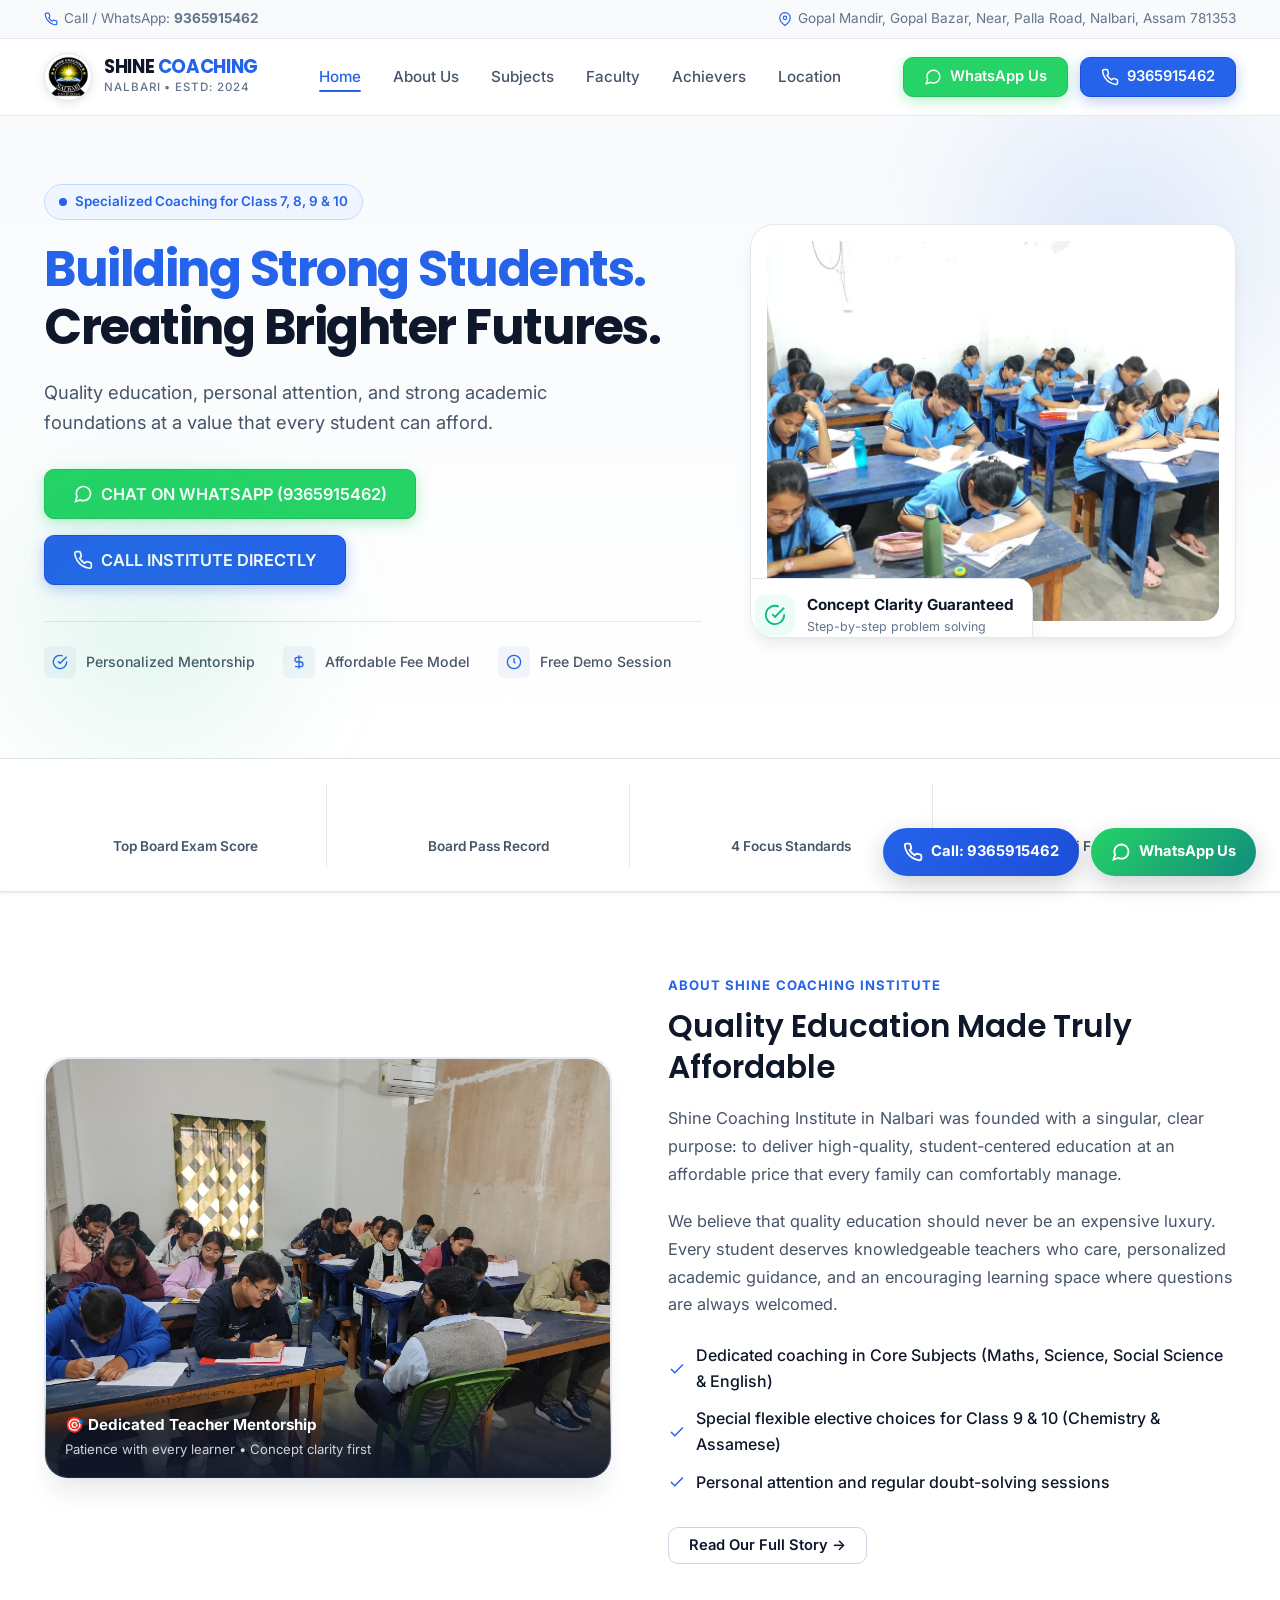
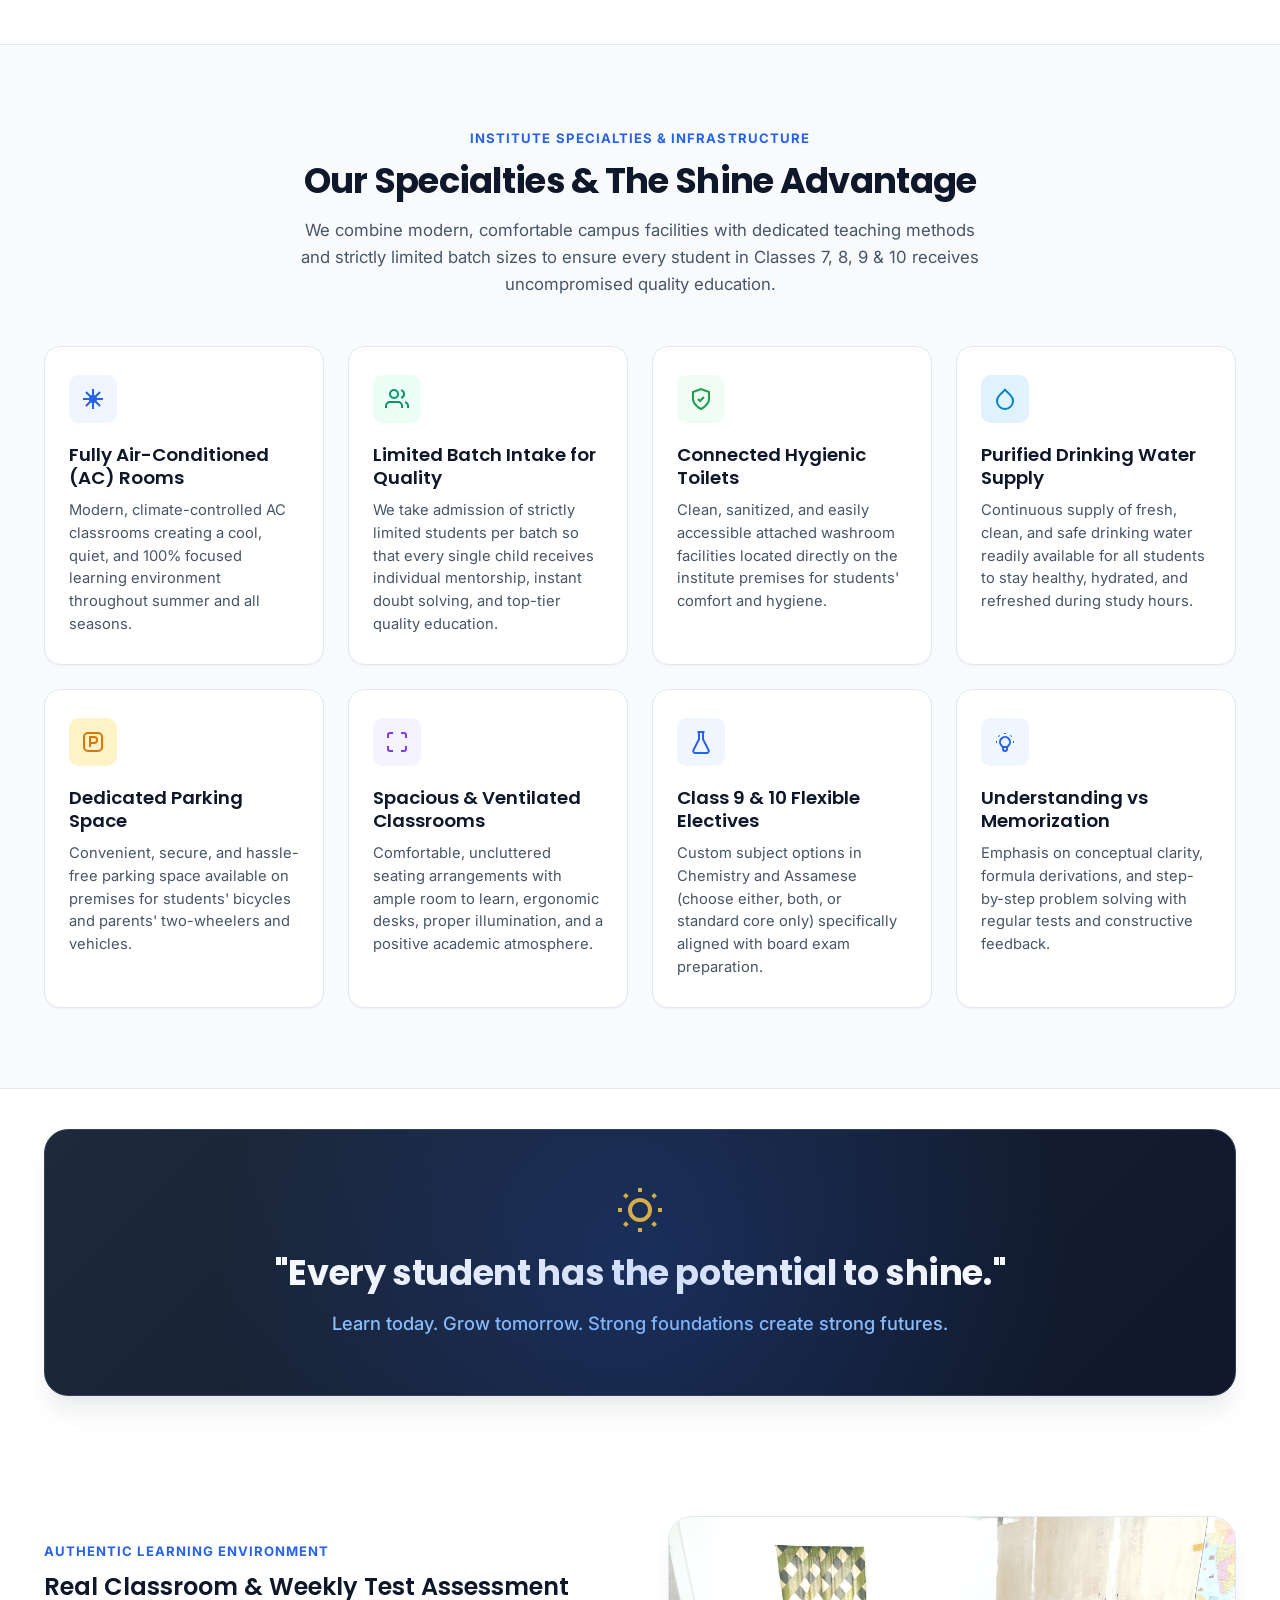
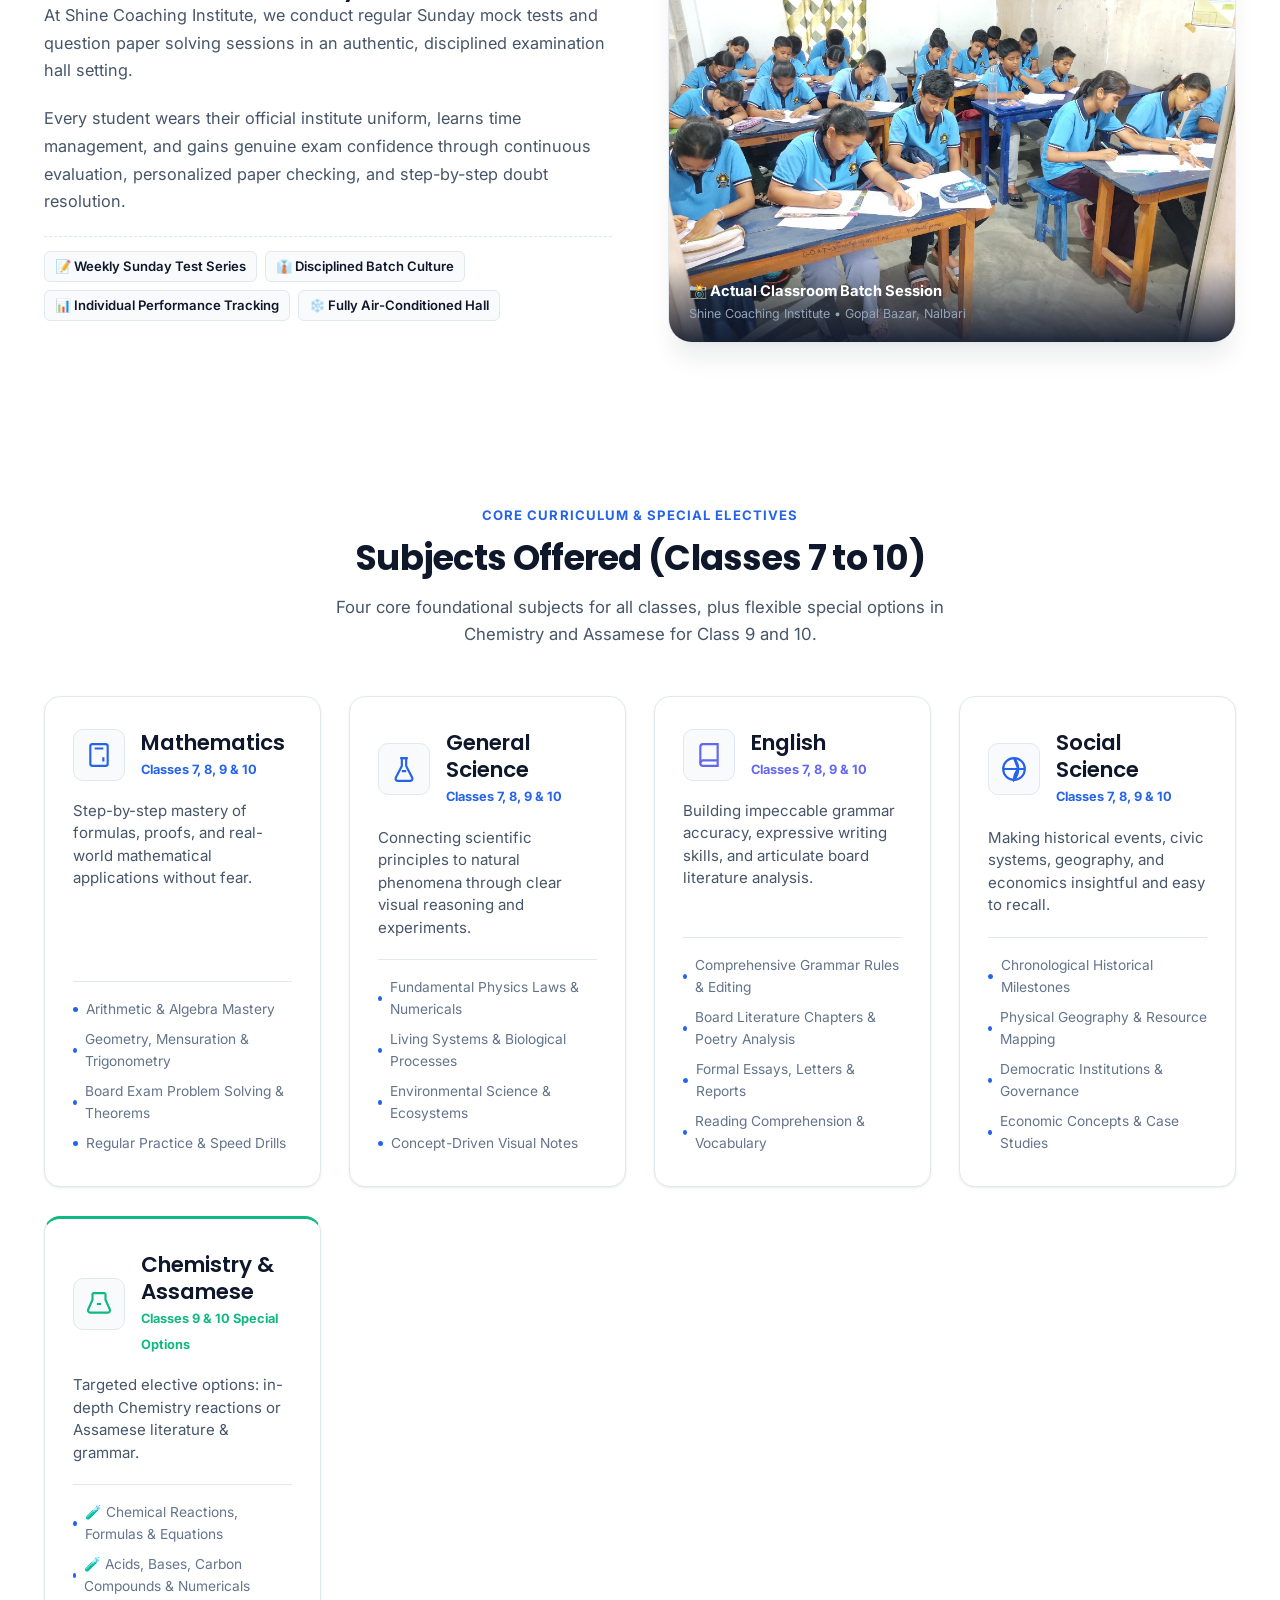
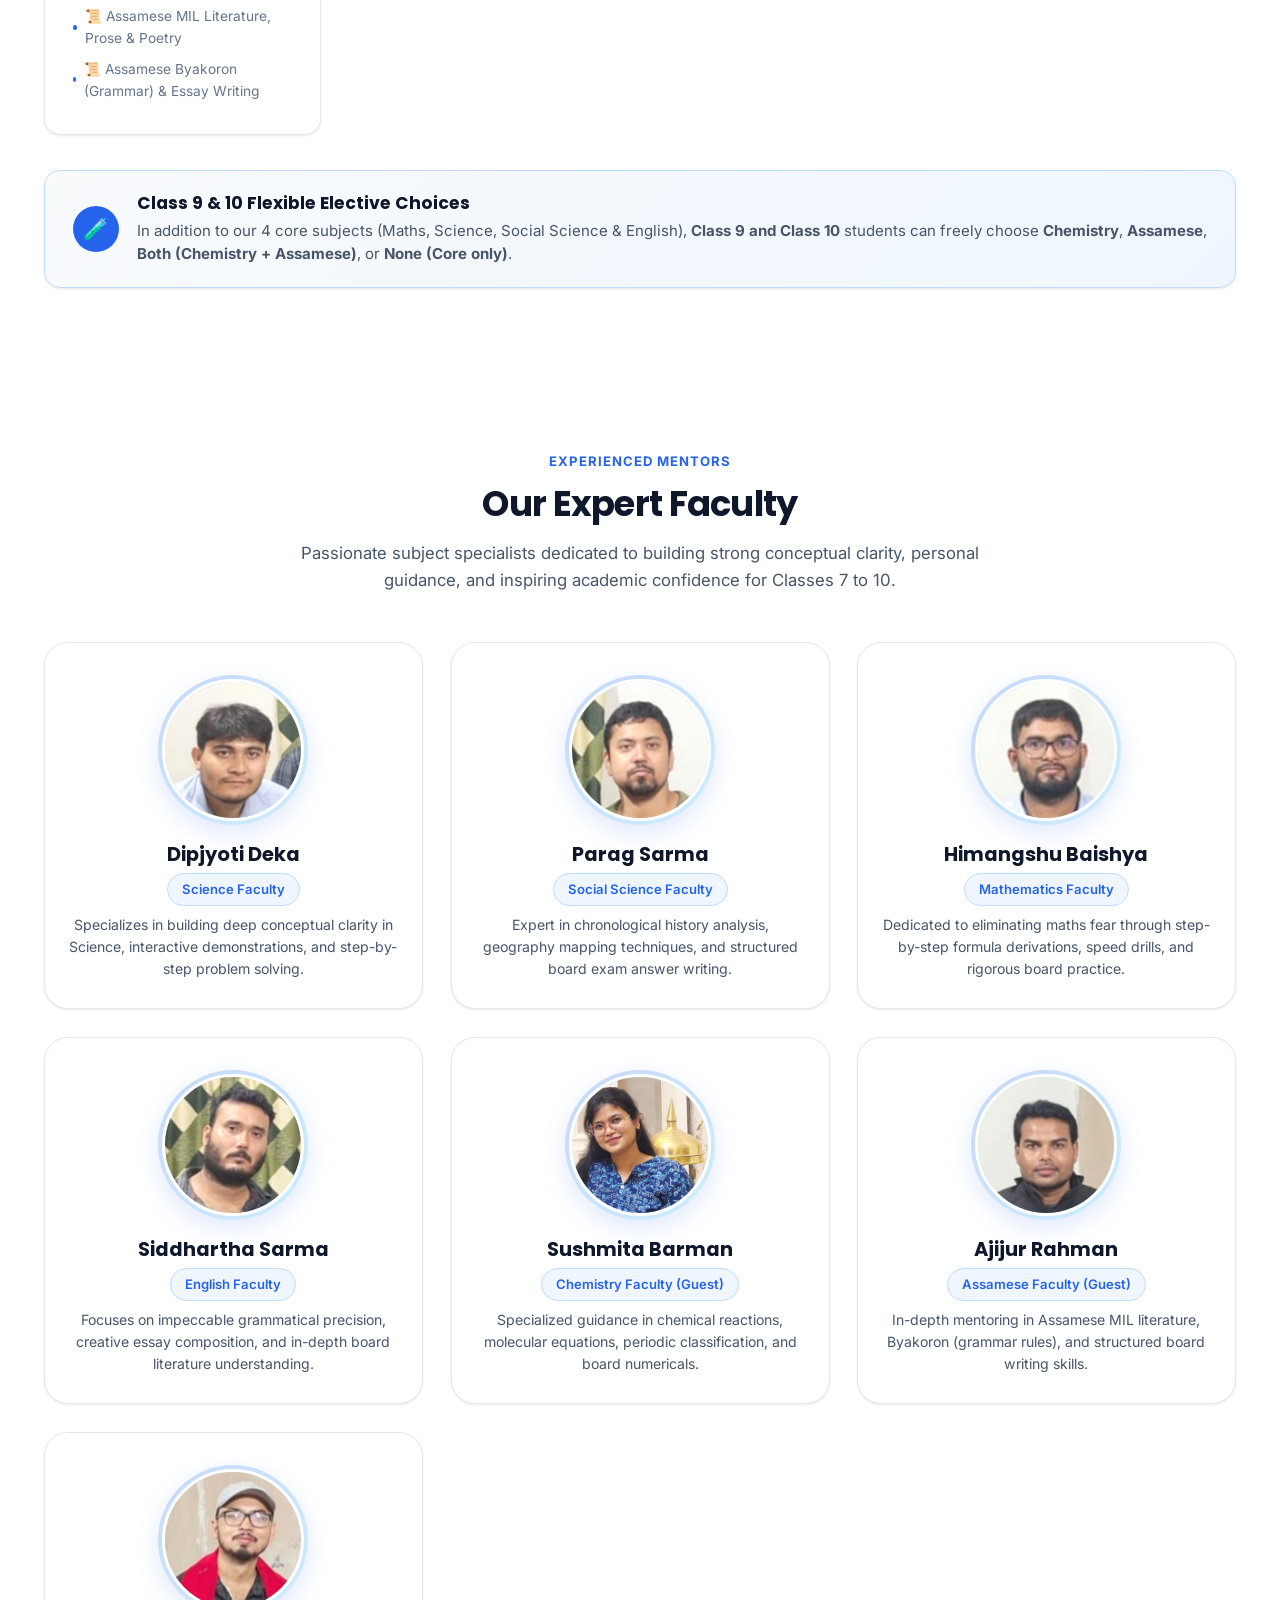
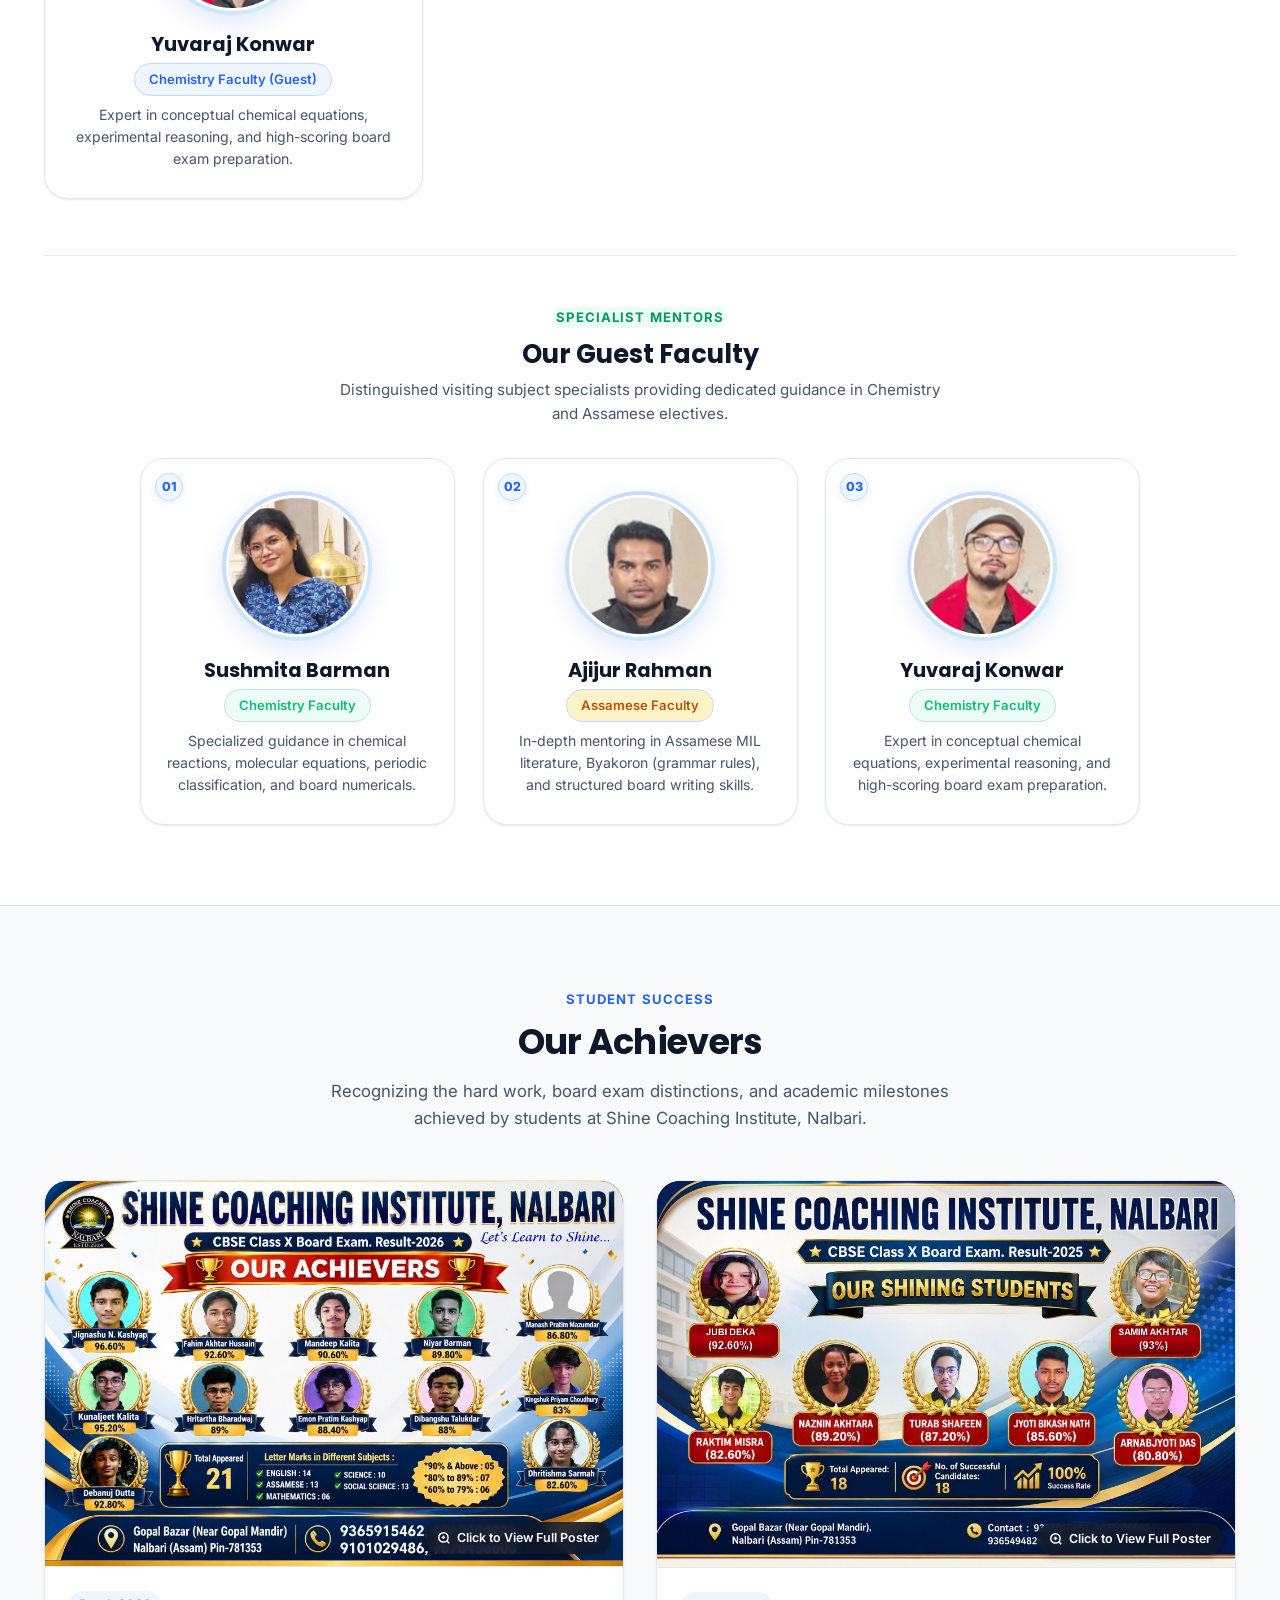
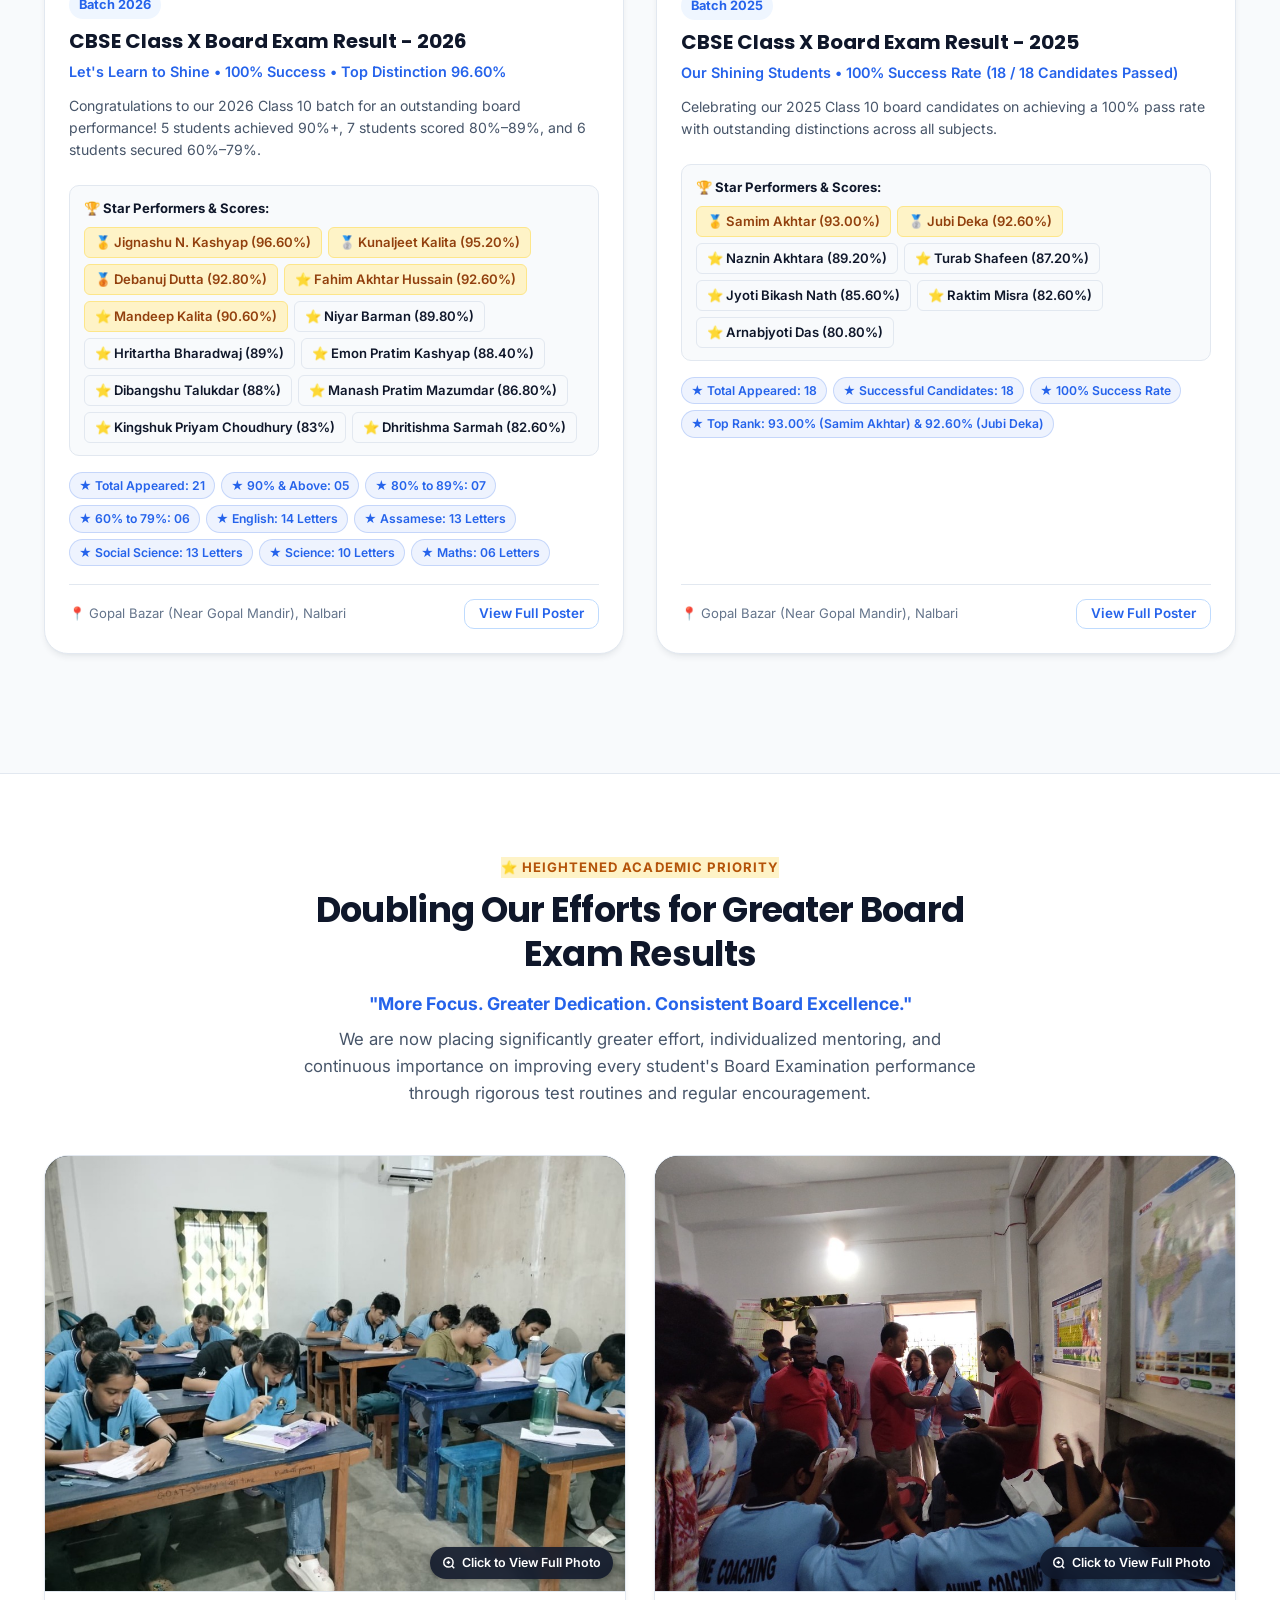
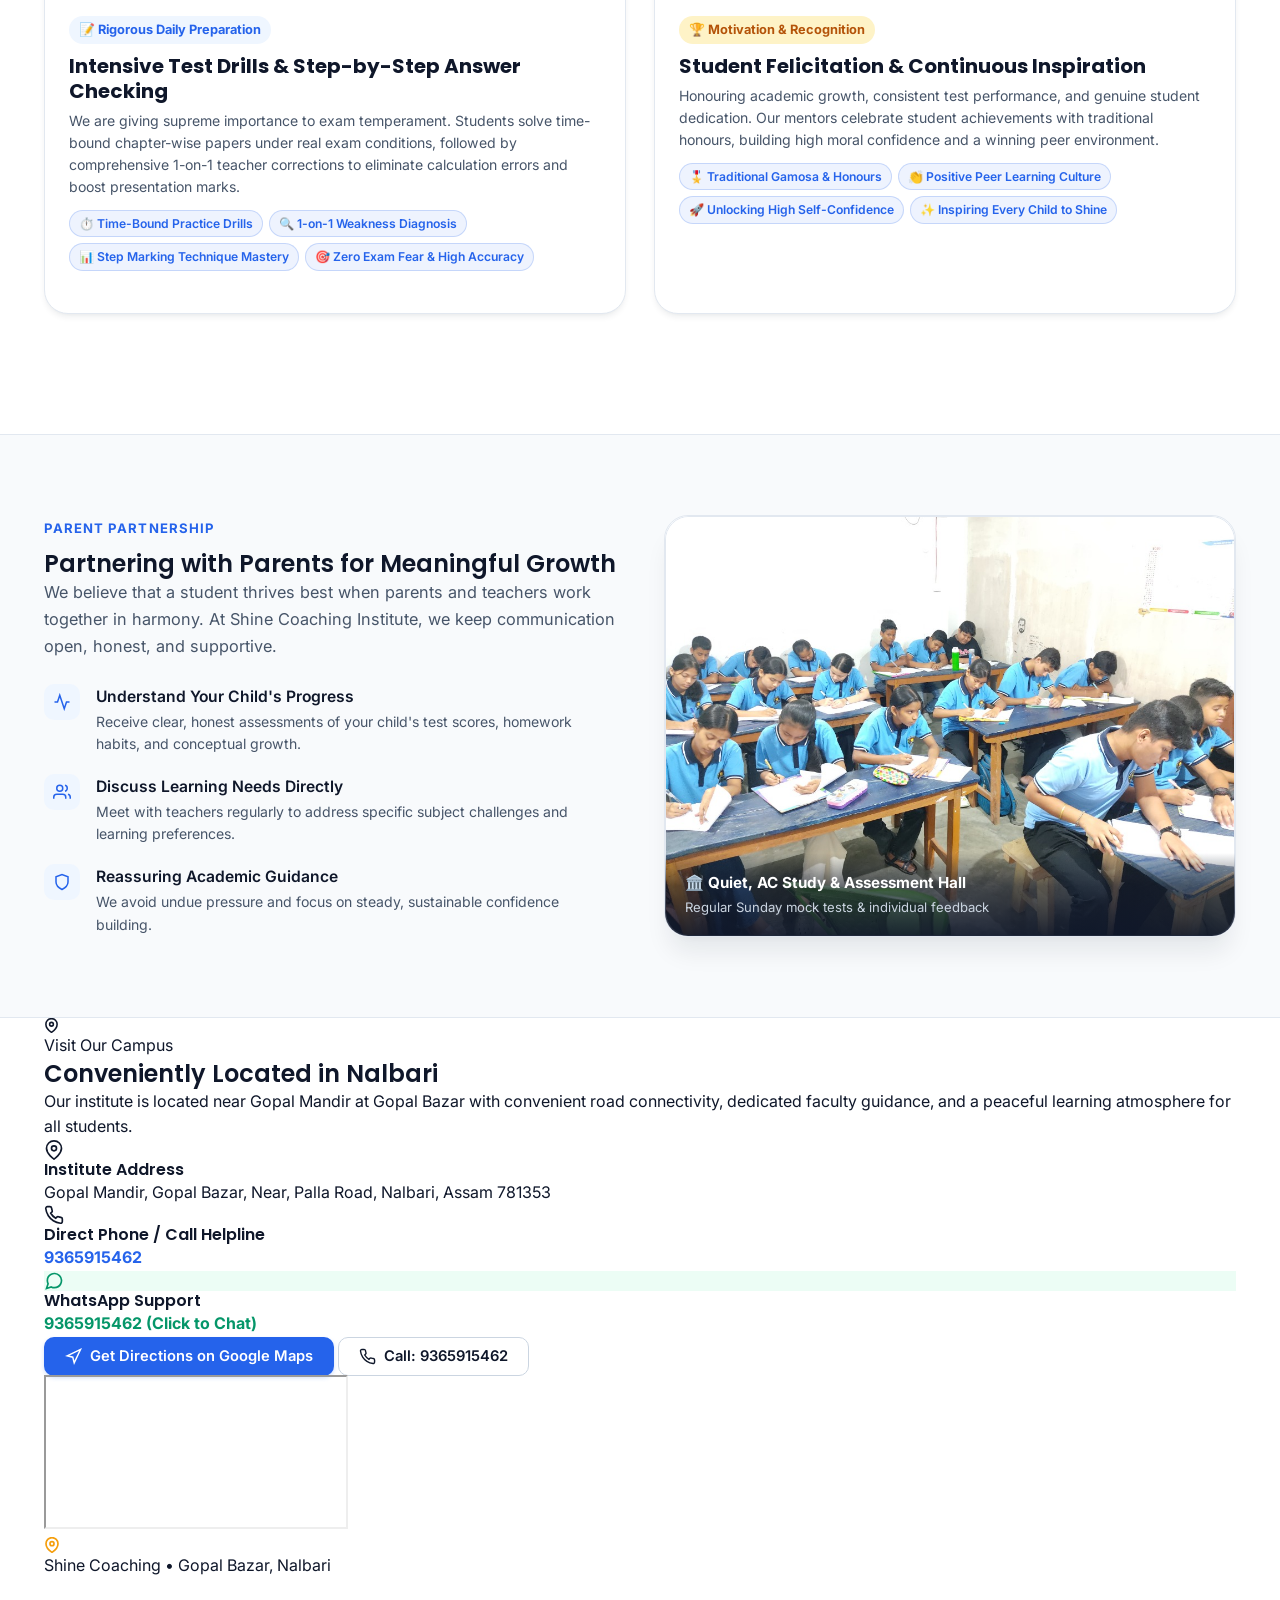
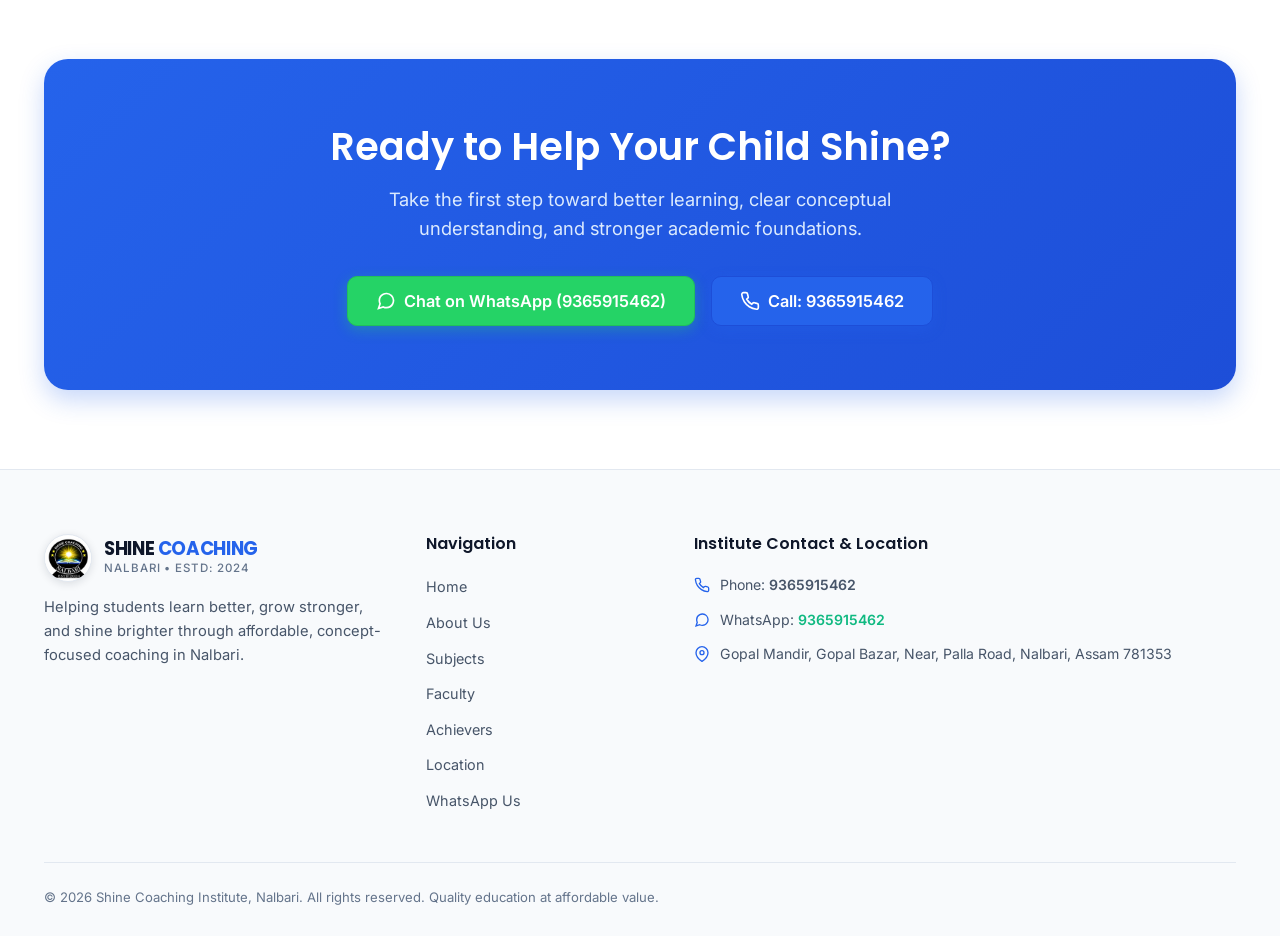
==== index.html @ c92bd63d "Add files via upload" ====
<!DOCTYPE html>
<html lang="en">
<head>
    <meta charset="UTF-8">
    <meta name="viewport" content="width=device-width, initial-scale=1.0">
    <title>Shine Coaching Institute - Quality &amp; Affordable Education</title>
    <meta name="description" content="Shine Coaching Institute in Nalbari offers high-quality, affordable education for Classes 7, 8, 9, and 10 with personal attention, expert teachers, and strong academic foundations.">
    <link rel="stylesheet" href="css/main.css">
    <link rel="icon" type="image/png" href="assets/images/logo.png">
</head>
<body>

    <!-- Top Info Bar -->
    <div class="top-bar">
        <div class="container top-bar-inner">
            <div class="top-bar-item">
                <svg viewBox="0 0 24 24" fill="none" stroke="currentColor" stroke-width="2"><path d="M22 16.92v3a2 2 0 0 1-2.18 2 19.79 19.79 0 0 1-8.63-3.07 19.5 19.5 0 0 1-6-6 19.79 19.79 0 0 1-3.07-8.67A2 2 0 0 1 4.11 2h3a2 2 0 0 1 2 1.72 12.84 12.84 0 0 0 .7 2.81 2 2 0 0 1-.45 2.11L8.09 9.91a16 16 0 0 0 6 6l1.27-1.27a2 2 0 0 1 2.11-.45 12.84 12.84 0 0 0 2.81.7A2 2 0 0 1 22 16.92z"></path></svg>
                <span>Call / WhatsApp: <a href="tel:9365915462" style="font-weight:700;"><strong class="site-phone">9365915462</strong></a></span>
            </div>
            <div class="top-bar-right">
                <div class="top-bar-item">
                    <svg viewBox="0 0 24 24" fill="none" stroke="currentColor" stroke-width="2"><path d="M21 10c0 7-9 13-9 13s-9-6-9-13a9 9 0 0 1 18 0z"></path><circle cx="12" cy="10" r="3"></circle></svg>
                    <span class="site-address">Gopal Mandir, Gopal Bazar, Near, Palla Road, Nalbari, Assam 781353</span>
                </div>
            </div>
        </div>
    </div>

    <!-- Navigation Bar -->
    <nav class="navbar" id="navbar">
        <div class="container nav-container">
            <a href="index.html" class="brand-logo" aria-label="Shine Coaching Institute Homepage">
                <img src="assets/images/logo.png" alt="Shine Coaching Nalbari Logo" class="brand-img">
                <div class="brand-text">
                    <span class="brand-name">SHINE <span>COACHING</span></span>
                    <span class="brand-sub">Nalbari • Estd: 2024</span>
                </div>
            </a>

            <!-- Desktop Navigation -->
            <ul class="nav-links">
                <li><a href="index.html" class="nav-link active">Home</a></li>
                <li><a href="about.html" class="nav-link">About Us</a></li>
                <li><a href="#subjects" class="nav-link">Subjects</a></li>
                <li><a href="#faculty" class="nav-link">Faculty</a></li>
                <li><a href="#achievers" class="nav-link">Achievers</a></li>
                <li><a href="#location" class="nav-link">Location</a></li>
            </ul>

            <div class="nav-actions">
                <a href="https://wa.me/919365915462?text=Hello%20Shine%20Coaching%20Institute%2C%20I%20want%20to%20inquire%20about%20admissions%20and%20classes." target="_blank" rel="noopener noreferrer" class="btn btn-whatsapp">
                    <svg width="18" height="18" viewBox="0 0 24 24" fill="none" stroke="currentColor" stroke-width="2"><path d="M21 11.5a8.38 8.38 0 0 1-.9 3.8 8.5 8.5 0 0 1-7.6 4.7 8.38 8.38 0 0 1-3.8-.9L3 21l1.9-5.7a8.38 8.38 0 0 1-.9-3.8 8.5 8.5 0 0 1 4.7-7.6 8.38 8.38 0 0 1 3.8-.9h.5a8.48 8.48 0 0 1 8 8v.5z"></path></svg>
                    WhatsApp Us
                </a>
                <a href="tel:9365915462" class="btn btn-call">
                    <svg width="18" height="18" viewBox="0 0 24 24" fill="none" stroke="currentColor" stroke-width="2"><path d="M22 16.92v3a2 2 0 0 1-2.18 2 19.79 19.79 0 0 1-8.63-3.07 19.5 19.5 0 0 1-6-6 19.79 19.79 0 0 1-3.07-8.67A2 2 0 0 1 4.11 2h3a2 2 0 0 1 2 1.72 12.84 12.84 0 0 0 .7 2.81 2 2 0 0 1-.45 2.11L8.09 9.91a16 16 0 0 0 6 6l1.27-1.27a2 2 0 0 1 2.11-.45 12.84 12.84 0 0 0 2.81.7A2 2 0 0 1 22 16.92z"></path></svg>
                    9365915462
                </a>
                
                <button class="mobile-menu-btn" id="mobileMenuBtn" aria-label="Open Navigation Menu">
                    <svg width="26" height="26" viewBox="0 0 24 24" fill="none" stroke="currentColor" stroke-width="2"><line x1="3" y1="12" x2="21" y2="12"></line><line x1="3" y1="6" x2="21" y2="6"></line><line x1="3" y1="18" x2="21" y2="18"></line></svg>
                </button>
            </div>
        </div>

        <!-- Mobile Drawer Menu -->
        <div class="mobile-drawer" id="mobileDrawer">
            <a href="index.html" class="nav-link active">Home</a>
            <a href="about.html" class="nav-link">About Us</a>
            <a href="#subjects" class="nav-link">Subjects</a>
            <a href="#faculty" class="nav-link">Faculty</a>
            <a href="#achievers" class="nav-link">Achievers</a>
            <a href="#location" class="nav-link">Location</a>
            <div class="mobile-actions">
                <a href="https://wa.me/919365915462?text=Hello%20Shine%20Coaching%20Institute%2C%20I%20want%20to%20inquire%20about%20admissions%20and%20classes." target="_blank" rel="noopener noreferrer" class="btn btn-whatsapp" style="width:100%;">
                    <svg width="18" height="18" viewBox="0 0 24 24" fill="none" stroke="currentColor" stroke-width="2"><path d="M21 11.5a8.38 8.38 0 0 1-.9 3.8 8.5 8.5 0 0 1-7.6 4.7 8.38 8.38 0 0 1-3.8-.9L3 21l1.9-5.7a8.38 8.38 0 0 1-.9-3.8 8.5 8.5 0 0 1 4.7-7.6 8.38 8.38 0 0 1 3.8-.9h.5a8.48 8.48 0 0 1 8 8v.5z"></path></svg>
                    Chat on WhatsApp
                </a>
                <a href="tel:9365915462" class="btn btn-call" style="width:100%;">
                    <svg width="18" height="18" viewBox="0 0 24 24" fill="none" stroke="currentColor" stroke-width="2"><path d="M22 16.92v3a2 2 0 0 1-2.18 2 19.79 19.79 0 0 1-8.63-3.07 19.5 19.5 0 0 1-6-6 19.79 19.79 0 0 1-3.07-8.67A2 2 0 0 1 4.11 2h3a2 2 0 0 1 2 1.72 12.84 12.84 0 0 0 .7 2.81 2 2 0 0 1-.45 2.11L8.09 9.91a16 16 0 0 0 6 6l1.27-1.27a2 2 0 0 1 2.11-.45 12.84 12.84 0 0 0 2.81.7A2 2 0 0 1 22 16.92z"></path></svg>
                    Call: 9365915462
                </a>
            </div>
        </div>
    </nav>

    <!-- HERO SECTION -->
    <header class="hero-section">
        <div class="container">
            <div class="hero-grid">
                <div class="hero-content reveal">
                    <div class="badge-pill">
                        <span class="badge-dot"></span>
                        <span>Specialized Coaching for Class 7, 8, 9 &amp; 10</span>
                    </div>
                    <h1 class="hero-title" id="heroTitle">
                        <span class="highlight">Building Strong Students.</span> Creating Brighter Futures.
                    </h1>
                    <p class="hero-subtitle" id="heroSubtitle">
                        Quality education, personal attention, and strong academic foundations in Mathematics, Science, Social Science, English, with Class 9 &amp; 10 special options in Chemistry &amp; Assamese.
                    </p>
                    <div class="hero-cta-group">
                        <a href="https://wa.me/919365915462?text=Hello%20Shine%20Coaching%20Institute%2C%20I%20want%20to%20inquire%20about%20admissions%20and%20classes." target="_blank" rel="noopener noreferrer" class="btn btn-whatsapp btn-lg">
                            <svg width="20" height="20" viewBox="0 0 24 24" fill="none" stroke="currentColor" stroke-width="2"><path d="M21 11.5a8.38 8.38 0 0 1-.9 3.8 8.5 8.5 0 0 1-7.6 4.7 8.38 8.38 0 0 1-3.8-.9L3 21l1.9-5.7a8.38 8.38 0 0 1-.9-3.8 8.5 8.5 0 0 1 4.7-7.6 8.38 8.38 0 0 1 3.8-.9h.5a8.48 8.48 0 0 1 8 8v.5z"></path></svg>
                            CHAT ON WHATSAPP (9365915462)
                        </a>
                        <a href="tel:9365915462" class="btn btn-call btn-lg">
                            <svg width="20" height="20" viewBox="0 0 24 24" fill="none" stroke="currentColor" stroke-width="2"><path d="M22 16.92v3a2 2 0 0 1-2.18 2 19.79 19.79 0 0 1-8.63-3.07 19.5 19.5 0 0 1-6-6 19.79 19.79 0 0 1-3.07-8.67A2 2 0 0 1 4.11 2h3a2 2 0 0 1 2 1.72 12.84 12.84 0 0 0 .7 2.81 2 2 0 0 1-.45 2.11L8.09 9.91a16 16 0 0 0 6 6l1.27-1.27a2 2 0 0 1 2.11-.45 12.84 12.84 0 0 0 2.81.7A2 2 0 0 1 22 16.92z"></path></svg>
                            CALL INSTITUTE DIRECTLY
                        </a>
                    </div>
                    <div class="hero-trust-row">
                        <div class="trust-item">
                            <div class="trust-icon"><svg width="16" height="16" viewBox="0 0 24 24" fill="none" stroke="currentColor" stroke-width="2"><path d="M22 11.08V12a10 10 0 1 1-5.93-9.14"></path><polyline points="22 4 12 14.01 9 11.01"></polyline></svg></div>
                            <span>Personalized Mentorship</span>
                        </div>
                        <div class="trust-item">
                            <div class="trust-icon"><svg width="16" height="16" viewBox="0 0 24 24" fill="none" stroke="currentColor" stroke-width="2"><path d="M12 2v20M17 5H9.5a3.5 3.5 0 0 0 0 7h5a3.5 3.5 0 0 1 0 7H6"></path></svg></div>
                            <span>Affordable Fee Model</span>
                        </div>
                        <div class="trust-item">
                            <div class="trust-icon"><svg width="16" height="16" viewBox="0 0 24 24" fill="none" stroke="currentColor" stroke-width="2"><circle cx="12" cy="12" r="10"></circle><polyline points="12 6 12 12 14 14"></polyline></svg></div>
                            <span>Free Demo Session</span>
                        </div>
                    </div>
                </div>

                <div class="hero-media-wrapper reveal-right">
                    <div class="hero-visual-card">
                        <img src="assets/images/hero_classroom.jpg" alt="Coaching classroom environment at Shine Coaching Institute, Nalbari" class="hero-main-img">
                        <div class="hero-floating-badge">
                            <div class="floating-badge-icon">
                                <svg width="22" height="22" viewBox="0 0 24 24" fill="none" stroke="currentColor" stroke-width="2"><path d="M22 11.08V12a10 10 0 1 1-5.93-9.14"></path><polyline points="22 4 12 14.01 9 11.01"></polyline></svg>
                            </div>
                            <div>
                                <div class="floating-badge-title">Concept Clarity Guaranteed</div>
                                <div class="floating-badge-sub">Step-by-step problem solving</div>
                            </div>
                        </div>
                    </div>
                </div>
            </div>
        </div>
    </header>

    <!-- EXCLUSIVE STATS BAR WITH SMOOTH COUNTER ANIMATIONS -->
    <section class="hero-stats-bar">
        <div class="container">
            <div class="hero-stats-grid reveal">
                <div class="stat-card">
                    <div class="stat-number-wrapper">
                        <span class="stat-counter" data-target="96.6" data-decimals="2" data-suffix="%">0.00%</span>
                    </div>
                    <div class="stat-label">Top Board Exam Score</div>
                </div>
                <div class="stat-card">
                    <div class="stat-number-wrapper">
                        <span class="stat-counter" data-target="100" data-decimals="0" data-suffix="%">0%</span>
                    </div>
                    <div class="stat-label">Board Pass Record</div>
                </div>
                <div class="stat-card">
                    <div class="stat-number-wrapper">
                        <span class="stat-counter" data-target="4" data-decimals="0" data-prefix="Class 7" data-suffix="–10">Class 7–10</span>
                    </div>
                    <div class="stat-label">4 Focus Standards</div>
                </div>
                <div class="stat-card">
                    <div class="stat-number-wrapper">
                        <span class="stat-counter" data-target="2024" data-decimals="0" data-prefix="Estd. ">Estd. 2024</span>
                    </div>
                    <div class="stat-label">Nalbari Foundation</div>
                </div>
            </div>
        </div>
    </section>

    <!-- ABOUT INTRODUCTION SECTION -->
    <section class="section">
        <div class="container">
            <div class="about-intro-grid">
                <div class="about-intro-visual reveal-left">
                    <div style="position: relative; border-radius: var(--radius-xl); overflow: hidden; box-shadow: var(--shadow-xl); border: 1px solid var(--border-light);">
                        <img src="assets/images/classroom_mentoring.jpg" alt="Shine Coaching Institute teaching philosophy" class="about-intro-img">
                        <div style="position: absolute; bottom: 0; left: 0; right: 0; background: linear-gradient(to top, rgba(15, 23, 42, 0.92) 0%, rgba(15, 23, 42, 0.6) 60%, transparent 100%); padding: 18px 20px; color: #FFFFFF;">
                            <div style="font-weight: 700; font-size: 0.95rem; display: flex; align-items: center; gap: 6px;">
                                <span>🎯 Dedicated Teacher Mentorship</span>
                            </div>
                            <div style="font-size: 0.82rem; color: #CBD5E1; margin-top: 2px;">Patience with every learner • Concept clarity first</div>
                        </div>
                    </div>
                </div>
                <div class="about-intro-content reveal-right">
                    <span class="section-badge">About Shine Coaching Institute</span>
                    <h3 id="introHeading">Quality Education Made Truly Affordable</h3>
                    <p id="introP1">
                        Shine Coaching Institute in Nalbari was founded with a singular, clear purpose: to deliver high-quality, student-centered education at an affordable price that every family can comfortably manage.
                    </p>
                    <p id="introP2">
                        We believe that good education should never be an expensive luxury. Every student deserves knowledgeable teachers who care, personalized academic guidance, and an encouraging learning space where questions are always welcomed.
                    </p>
                    <ul class="values-checklist">
                        <li>
                            <svg viewBox="0 0 24 24" fill="none" stroke="currentColor" stroke-width="2"><polyline points="20 6 9 17 4 12"></polyline></svg>
                            Dedicated coaching in Core Subjects (Maths, Science, Social Science &amp; English)
                        </li>
                        <li>
                            <svg viewBox="0 0 24 24" fill="none" stroke="currentColor" stroke-width="2"><polyline points="20 6 9 17 4 12"></polyline></svg>
                            Special flexible elective choices for Class 9 &amp; 10 (Chemistry &amp; Assamese)
                        </li>
                        <li>
                            <svg viewBox="0 0 24 24" fill="none" stroke="currentColor" stroke-width="2"><polyline points="20 6 9 17 4 12"></polyline></svg>
                            Personal attention and regular doubt-solving sessions
                        </li>
                    </ul>
                    <a href="about.html" class="btn btn-outline">Read Our Full Story &rarr;</a>
                </div>
            </div>
        </div>
    </section>

    <!-- WHY CHOOSE US & SPECIALTIES SECTION -->
    <section class="section section-alt" id="specialties">
        <div class="container">
            <div class="section-header reveal">
                <span class="section-badge">Institute Specialties &amp; Infrastructure</span>
                <h2 class="section-title">Our Specialties &amp; The Shine Advantage</h2>
                <p class="section-desc">We combine modern, comfortable campus facilities with dedicated teaching methods and strictly limited batch sizes to ensure every student in Classes 7, 8, 9 &amp; 10 receives uncompromised quality education.</p>
            </div>

            <div class="advantages-grid">
                <!-- 1. Fully Air-Conditioned Classrooms -->
                <div class="adv-card reveal">
                    <div class="adv-icon-box" style="background:#EFF6FF; color:#2563EB;">
                        <svg width="24" height="24" viewBox="0 0 24 24" fill="none" stroke="currentColor" stroke-width="2"><path d="M12 2v20M2 12h20M4.93 4.93l14.14 14.14M4.93 19.07l14.14-14.14"></path><circle cx="12" cy="12" r="3"></circle></svg>
                    </div>
                    <h4>Fully Air-Conditioned (AC) Rooms</h4>
                    <p>Modern, climate-controlled AC classrooms creating a cool, quiet, and 100% focused learning environment throughout summer and all seasons.</p>
                </div>

                <!-- 2. Limited Batch Size for Quality Education -->
                <div class="adv-card reveal">
                    <div class="adv-icon-box" style="background:#ECFDF5; color:#059669;">
                        <svg width="24" height="24" viewBox="0 0 24 24" fill="none" stroke="currentColor" stroke-width="2"><path d="M17 21v-2a4 4 0 0 0-4-4H5a4 4 0 0 0-4 4v2"></path><circle cx="9" cy="7" r="4"></circle><path d="M23 21v-2a4 4 0 0 0-3-3.87"></path><path d="M16 3.13a4 4 0 0 1 0 7.75"></path></svg>
                    </div>
                    <h4>Limited Batch Intake for Quality</h4>
                    <p>We take admission of strictly limited students per batch so that every single child receives individual mentorship, instant doubt solving, and top-tier quality education.</p>
                </div>

                <!-- 3. Connected Hygienic Toilet -->
                <div class="adv-card reveal">
                    <div class="adv-icon-box" style="background:#F0FDF4; color:#16A34A;">
                        <svg width="24" height="24" viewBox="0 0 24 24" fill="none" stroke="currentColor" stroke-width="2"><path d="M12 22s8-4 8-10V5l-8-3-8 3v7c0 6 8 10 8 10z"></path><path d="m9 12 2 2 4-4"></path></svg>
                    </div>
                    <h4>Connected Hygienic Toilets</h4>
                    <p>Clean, sanitized, and easily accessible attached washroom facilities located directly on the institute premises for students' comfort and hygiene.</p>
                </div>

                <!-- 4. Pure Water Supply -->
                <div class="adv-card reveal">
                    <div class="adv-icon-box" style="background:#E0F2FE; color:#0284C7;">
                        <svg width="24" height="24" viewBox="0 0 24 24" fill="none" stroke="currentColor" stroke-width="2"><path d="M12 2.69l5.66 5.66a8 8 0 1 1-11.31 0z"></path></svg>
                    </div>
                    <h4>Purified Drinking Water Supply</h4>
                    <p>Continuous supply of fresh, clean, and safe drinking water readily available for all students to stay healthy, hydrated, and refreshed during study hours.</p>
                </div>

                <!-- 5. Dedicated Parking Space -->
                <div class="adv-card reveal">
                    <div class="adv-icon-box" style="background:#FEF3C7; color:#D97706;">
                        <svg width="24" height="24" viewBox="0 0 24 24" fill="none" stroke="currentColor" stroke-width="2"><rect x="3" y="3" width="18" height="18" rx="4"></rect><path d="M9 17V7h4a3 3 0 0 1 0 6H9"></path></svg>
                    </div>
                    <h4>Dedicated Parking Space</h4>
                    <p>Convenient, secure, and hassle-free parking space available on premises for students' bicycles and parents' two-wheelers and vehicles.</p>
                </div>

                <!-- 6. Spacious & Available Learning Space -->
                <div class="adv-card reveal">
                    <div class="adv-icon-box" style="background:#F5F3FF; color:#7C3AED;">
                        <svg width="24" height="24" viewBox="0 0 24 24" fill="none" stroke="currentColor" stroke-width="2"><path d="M8 3H5a2 2 0 0 0-2 2v3m18 0V5a2 2 0 0 0-2-2h-3m0 18h3a2 2 0 0 0 2-2v-3M3 16v3a2 2 0 0 0 2 2h3"></path></svg>
                    </div>
                    <h4>Spacious &amp; Ventilated Classrooms</h4>
                    <p>Comfortable, uncluttered seating arrangements with ample room to learn, ergonomic desks, proper illumination, and a positive academic atmosphere.</p>
                </div>

                <!-- 7. Class 9 & 10 Chemistry & Assamese Electives -->
                <div class="adv-card reveal">
                    <div class="adv-icon-box" style="background:#EFF6FF; color:#2563EB;">
                        <svg width="24" height="24" viewBox="0 0 24 24" fill="none" stroke="currentColor" stroke-width="2"><path d="M10 2v7.31L4.31 20.35A2 2 0 0 0 6 23h12a2 2 0 0 0 1.69-2.65L14 9.31V2h-4z"></path><line x1="8.5" y1="2" x2="15.5" y2="2"></line></svg>
                    </div>
                    <h4>Class 9 &amp; 10 Flexible Electives</h4>
                    <p>Custom subject options in Chemistry and Assamese (choose either, both, or standard core only) specifically aligned with board exam preparation.</p>
                </div>

                <!-- 8. Concept Clarity & Experienced Mentors -->
                <div class="adv-card reveal">
                    <div class="adv-icon-box" style="background:#EFF6FF; color:#2563EB;">
                        <svg width="24" height="24" viewBox="0 0 24 24" fill="none" stroke="currentColor" stroke-width="2"><path d="M9.663 17h4.673M12 3v1m6.364 1.636l-.707.707M21 12h-1M4 12H3m3.343-5.657l-.707-.707m2.828 9.9a5 5 0 1 1 7.072 0l-.548.547A3.374 3.374 0 0 0 14 18.469V19a2 2 0 1 1-4 0v-.531c0-.895-.356-1.754-.988-2.386l-.548-.547z"></path></svg>
                    </div>
                    <h4>Understanding vs Memorization</h4>
                    <p>Emphasis on conceptual clarity, formula derivations, and step-by-step problem solving with regular tests and constructive feedback.</p>
                </div>
            </div>
        </div>
    </section>

    <!-- MOTIVATIONAL BANNER -->
    <section class="section" style="padding: 40px 0;">
        <div class="container">
            <div class="motivation-banner">
                <div class="motivation-icon">
                    <svg width="48" height="48" viewBox="0 0 24 24" fill="none" stroke="currentColor" stroke-width="2"><circle cx="12" cy="12" r="5"></circle><line x1="12" y1="1" x2="12" y2="3"></line><line x1="12" y1="21" x2="12" y2="23"></line><line x1="4.22" y1="4.22" x2="5.64" y2="5.64"></line><line x1="18.36" y1="18.36" x2="19.78" y2="19.78"></line><line x1="1" y1="12" x2="3" y2="12"></line><line x1="21" y1="12" x2="23" y2="12"></line><line x1="4.22" y1="19.78" x2="5.64" y2="18.36"></line><line x1="18.36" y1="5.64" x2="19.78" y2="4.22"></line></svg>
                </div>
                <h2 class="motivation-quote" id="motivationalQuote">"Every student has the potential to shine."</h2>
                <p class="motivation-sub" id="motivationalSub">Learn today. Grow tomorrow. Strong foundations create strong futures.</p>
            </div>
        </div>
    </section>

    <!-- REAL CLASSROOM & ASSESSMENT ENVIRONMENT SECTION (PHOTO 3) -->
    <section class="section">
        <div class="container">
            <div class="about-intro-grid" style="align-items: center;">
                <div class="about-intro-content reveal-left">
                    <span class="section-badge">Authentic Learning Environment</span>
                    <h2>Real Classroom &amp; Weekly Test Assessment</h2>
                    <p>
                        At Shine Coaching Institute, we conduct regular Sunday mock tests and question paper solving sessions in an authentic, disciplined examination hall setting.
                    </p>
                    <p>
                        Every student wears their official institute uniform, learns time management, and gains genuine exam confidence through continuous evaluation, personalized paper checking, and step-by-step doubt resolution.
                    </p>
                    <div class="milestone-tags-row" style="margin-top: 18px;">
                        <span class="milestone-tag">📝 Weekly Sunday Test Series</span>
                        <span class="milestone-tag">👔 Disciplined Batch Culture</span>
                        <span class="milestone-tag">📊 Individual Performance Tracking</span>
                        <span class="milestone-tag">❄️ Fully Air-Conditioned Hall</span>
                    </div>
                </div>
                <div class="about-intro-visual reveal-right">
                    <div style="position: relative; border-radius: var(--radius-xl); overflow: hidden; box-shadow: var(--shadow-xl); border: 1px solid var(--border-light);">
                        <img src="assets/images/shine_classroom_real.jpg" alt="Actual weekly test assessment session at Shine Coaching Institute, Nalbari" style="width: 100%; height: auto; display: block; object-fit: cover;">
                        <div style="position: absolute; bottom: 0; left: 0; right: 0; background: linear-gradient(to top, rgba(15, 23, 42, 0.9), transparent); padding: 18px 20px; color: #FFFFFF;">
                            <div style="font-weight: 700; font-size: 0.92rem;">📸 Actual Classroom Batch Session</div>
                            <div style="font-size: 0.78rem; color: #94A3B8;">Shine Coaching Institute • Gopal Bazar, Nalbari</div>
                        </div>
                    </div>
                </div>
            </div>
        </div>
    </section>

    <!-- SUBJECTS SECTION -->
    <section class="section" id="subjects">
        <div class="container">
            <div class="section-header reveal">
                <span class="section-badge">Core Curriculum &amp; Special Electives</span>
                <h2 class="section-title">Subjects Offered (Classes 7 to 10)</h2>
                <p class="section-desc">Four core foundational subjects for all classes, plus flexible special options in Chemistry and Assamese for Class 9 and 10.</p>
            </div>

            <div class="subjects-grid" id="subjectsGrid">
                <!-- 1. Mathematics (Core) -->
                <div class="subject-card reveal">
                    <span class="card-sequence-num">01</span>
                    <div class="subject-header">
                        <div class="subject-icon">
                            <svg width="26" height="26" viewBox="0 0 24 24" fill="none" stroke="currentColor" stroke-width="2"><rect x="4" y="2" width="16" height="20" rx="2"></rect><line x1="8" y1="6" x2="16" y2="6"></line><line x1="16" y1="14" x2="16" y2="18"></line><line x1="8" y1="10" x2="8" y2="10.01"></line><line x1="12" y1="10" x2="12" y2="10.01"></line><line x1="16" y1="10" x2="16" y2="10.01"></line><line x1="8" y1="14" x2="8" y2="14.01"></line><line x1="12" y1="14" x2="12" y2="14.01"></line><line x1="8" y1="18" x2="8" y2="18.01"></line><line x1="12" y1="18" x2="12" y2="18.01"></line></svg>
                        </div>
                        <div>
                            <h3>Mathematics</h3>
                            <span style="font-size:0.8rem; color:var(--primary); font-weight:700;">Core • Classes 7, 8, 9 &amp; 10</span>
                        </div>
                    </div>
                    <p class="subject-tagline">Step-by-step mastery of formulas, proofs, and real-world mathematical applications without fear.</p>
                    <ul class="subject-topics">
                        <li>Arithmetic &amp; Algebra Mastery</li>
                        <li>Geometry, Mensuration &amp; Trigonometry</li>
                        <li>Board Exam Problem Solving &amp; Theorems</li>
                        <li>Regular Practice &amp; Speed Drills</li>
                    </ul>
                </div>

                <!-- 2. Science (Core) -->
                <div class="subject-card reveal">
                    <span class="card-sequence-num">02</span>
                    <div class="subject-header">
                        <div class="subject-icon">
                            <svg width="26" height="26" viewBox="0 0 24 24" fill="none" stroke="currentColor" stroke-width="2"><path d="M10 2v7.31L4.31 20.35A2 2 0 0 0 6 23h12a2 2 0 0 0 1.69-2.65L14 9.31V2h-4z"></path><line x1="8.5" y1="2" x2="15.5" y2="2"></line><line x1="10" y1="14" x2="14" y2="14"></line></svg>
                        </div>
                        <div>
                            <h3>General Science</h3>
                            <span style="font-size:0.8rem; color:var(--primary); font-weight:700;">Core • Physics &amp; Biology</span>
                        </div>
                    </div>
                    <p class="subject-tagline">Connecting scientific principles to natural phenomena through clear visual reasoning and experiments.</p>
                    <ul class="subject-topics">
                        <li>Fundamental Physics Laws &amp; Numericals</li>
                        <li>Living Systems &amp; Biological Processes</li>
                        <li>Environmental Science &amp; Ecosystems</li>
                        <li>Concept-Driven Visual Notes</li>
                    </ul>
                </div>

                <!-- 3. English (Core) -->
                <div class="subject-card reveal">
                    <span class="card-sequence-num">03</span>
                    <div class="subject-header">
                        <div class="subject-icon" style="background:#EEF2FF; color:#6366F1;">
                            <svg width="26" height="26" viewBox="0 0 24 24" fill="none" stroke="currentColor" stroke-width="2"><path d="M4 19.5A2.5 2.5 0 0 1 6.5 17H20"></path><path d="M6.5 2H20v20H6.5A2.5 2.5 0 0 1 4 19.5v-15A2.5 2.5 0 0 1 6.5 2z"></path></svg>
                        </div>
                        <div>
                            <h3>English</h3>
                            <span style="font-size:0.8rem; color:#6366F1; font-weight:700;">Core • Classes 7, 8, 9 &amp; 10</span>
                        </div>
                    </div>
                    <p class="subject-tagline">Building impeccable grammar accuracy, expressive writing skills, and articulate board literature analysis.</p>
                    <ul class="subject-topics">
                        <li>Comprehensive Grammar Rules &amp; Editing</li>
                        <li>Board Literature Chapters &amp; Poetry Analysis</li>
                        <li>Formal Essays, Letters &amp; Reports</li>
                        <li>Reading Comprehension &amp; Vocabulary</li>
                    </ul>
                </div>

                <!-- 4. Social Science (Core) -->
                <div class="subject-card reveal">
                    <span class="card-sequence-num">04</span>
                    <div class="subject-header">
                        <div class="subject-icon">
                            <svg width="26" height="26" viewBox="0 0 24 24" fill="none" stroke="currentColor" stroke-width="2"><circle cx="12" cy="12" r="10"></circle><line x1="2" y1="12" x2="22" y2="12"></line><path d="M12 2a15.3 15.3 0 0 1 4 10 15.3 15.3 0 0 1-4 10 15.3 15.3 0 0 1 4-10z"></path></svg>
                        </div>
                        <div>
                            <h3>Social Science</h3>
                            <span style="font-size:0.8rem; color:var(--primary); font-weight:700;">Core • Classes 7, 8, 9 &amp; 10</span>
                        </div>
                    </div>
                    <p class="subject-tagline">Making historical events, civic systems, geography, and economics insightful and easy to recall.</p>
                    <ul class="subject-topics">
                        <li>Chronological Historical Milestones</li>
                        <li>Physical Geography &amp; Resource Mapping</li>
                        <li>Democratic Institutions &amp; Governance</li>
                        <li>Economic Concepts &amp; Case Studies</li>
                    </ul>
                </div>

                <!-- 5. Chemistry & Assamese (Class 9 & 10 Special Options) -->
                <div class="subject-card reveal" style="border-top: 3px solid #10B981;">
                    <span class="card-sequence-num" style="background:#ECFDF5; color:#059669; border-color:#A7F3D0;">05</span>
                    <div class="subject-header">
                        <div class="subject-icon" style="background:#ECFDF5; color:#10B981;">
                            <svg width="26" height="26" viewBox="0 0 24 24" fill="none" stroke="currentColor" stroke-width="2"><path d="M6 2v6l-4 9a2 2 0 0 0 1.8 2.9h16.4a2 2 0 0 0 1.8-2.9l-4-9V2"></path><line x1="6" y1="2" x2="18" y2="2"></line><line x1="10" y1="12" x2="14" y2="12"></line></svg>
                        </div>
                        <div>
                            <h3>Chemistry &amp; Assamese</h3>
                            <span style="font-size:0.8rem; color:#10B981; font-weight:700;">Class 9 &amp; 10 Special Options</span>
                        </div>
                    </div>
                    <p class="subject-tagline">Targeted elective options: in-depth Chemistry reactions or Assamese literature &amp; grammar.</p>
                    <ul class="subject-topics">
                        <li>🧪 Chemical Reactions, Formulas &amp; Equations</li>
                        <li>🧪 Acids, Bases, Carbon Compounds &amp; Numericals</li>
                        <li>📜 Assamese MIL Literature, Prose &amp; Poetry</li>
                        <li>📜 Assamese Byakoron (Grammar) &amp; Essay Writing</li>
                    </ul>
                </div>
            </div>

            <!-- Elective Highlight Banner -->
            <div class="reveal" style="margin-top:36px; background:linear-gradient(135deg, #F8FAFC 0%, #EFF6FF 100%); border:1px solid #BFDBFE; border-radius:var(--radius-lg); padding:22px 28px; display:flex; align-items:center; gap:18px; box-shadow:var(--shadow-sm);">
                <div style="background:var(--primary); color:#fff; width:46px; height:46px; border-radius:50%; display:flex; align-items:center; justify-content:center; flex-shrink:0; font-size:1.3rem;">
                    🧪
                </div>
                <div>
                    <h4 style="font-size:1.08rem; margin-bottom:4px; color:var(--text-main); font-weight:700;">Class 9 &amp; 10 Flexible Elective Choices</h4>
                    <p style="font-size:0.94rem; color:var(--text-muted); margin:0; line-height:1.55;">
                        In addition to our 4 core subjects (Maths, Science, Social Science &amp; English), <strong>Class 9 and Class 10</strong> students can freely choose <strong>Chemistry</strong>, <strong>Assamese</strong>, <strong>Both (Chemistry + Assamese)</strong>, or <strong>None (Core only)</strong>.
                    </p>
                </div>
            </div>
        </div>
    </section>

    <!-- FACULTY & TEACHERS SECTION -->
    <section class="section" id="faculty">
        <div class="container">
            <div class="section-header reveal">
                <span class="section-badge">Experienced Mentors</span>
                <h2 class="section-title">Our Expert Faculty</h2>
                <p class="section-desc">Passionate subject specialists dedicated to building strong conceptual clarity, personal guidance, and inspiring academic confidence for Classes 7 to 10.</p>
            </div>

            <!-- Dynamic / Pre-rendered Faculties Grid Container -->
            <div class="faculties-grid" id="facultiesGrid">
                <!-- 1. Dipjyoti Deka (Science) -->
                <div class="faculty-card reveal is-visible">
                    <span class="card-sequence-num">01</span>
                    <div class="faculty-photo-wrapper frame-circle-lg">
                        <img src="assets/images/faculty_dipjyoti_deka.jpg" alt="Dipjyoti Deka - Science Faculty" class="faculty-photo fit-center" loading="lazy">
                    </div>
                    <h3 class="faculty-name">Dipjyoti Deka</h3>
                    <div class="faculty-subject-badge" style="background:#EFF6FF; color:#2563EB;">Science Faculty</div>
                    <p class="faculty-bio">Specializes in building deep conceptual clarity in Science, interactive demonstrations, and step-by-step problem solving.</p>
                </div>

                <!-- 2. Parag Sarma (Social Science) -->
                <div class="faculty-card reveal is-visible">
                    <span class="card-sequence-num">02</span>
                    <div class="faculty-photo-wrapper frame-circle-lg">
                        <img src="assets/images/faculty_parag_sarma.jpg" alt="Parag Sarma - Social Science Faculty" class="faculty-photo fit-center" loading="lazy">
                    </div>
                    <h3 class="faculty-name">Parag Sarma</h3>
                    <div class="faculty-subject-badge" style="background:#FEF3C7; color:#B45309;">Social Science Faculty</div>
                    <p class="faculty-bio">Expert in chronological history analysis, geography mapping techniques, and structured board exam answer writing.</p>
                </div>

                <!-- 3. Himangshu Baishya (Mathematics) -->
                <div class="faculty-card reveal is-visible">
                    <span class="card-sequence-num">03</span>
                    <div class="faculty-photo-wrapper frame-circle-lg">
                        <img src="assets/images/faculty_himangshu_baishya.jpg" alt="Himangshu Baishya - Mathematics Faculty" class="faculty-photo fit-center" loading="lazy">
                    </div>
                    <h3 class="faculty-name">Himangshu Baishya</h3>
                    <div class="faculty-subject-badge" style="background:#ECFDF5; color:#059669;">Mathematics Faculty</div>
                    <p class="faculty-bio">Dedicated to eliminating maths fear through step-by-step formula derivations, speed drills, and rigorous board practice.</p>
                </div>

                <!-- 4. Siddhartha Sarma (English) -->
                <div class="faculty-card reveal is-visible">
                    <span class="card-sequence-num">04</span>
                    <div class="faculty-photo-wrapper frame-circle-lg">
                        <img src="assets/images/faculty_sidharth_sarma.jpg" alt="Siddhartha Sarma - English Faculty" class="faculty-photo fit-center" loading="lazy">
                    </div>
                    <h3 class="faculty-name">Siddhartha Sarma</h3>
                    <div class="faculty-subject-badge" style="background:#F5F3FF; color:#7C3AED;">English Faculty</div>
                    <p class="faculty-bio">Focuses on impeccable grammatical precision, creative essay composition, and in-depth board literature understanding.</p>
                </div>
            </div>

            <!-- GUEST FACULTY SECTION -->
            <div style="margin-top: 56px; border-top: 1px solid var(--border-light); padding-top: 48px;">
                <div class="section-header reveal text-center" style="margin-bottom: 32px;">
                    <span class="section-badge" style="background:#ECFDF5; color:#059669; border-color:#A7F3D0;">Specialist Mentors</span>
                    <h3 style="font-size: 1.6rem; font-weight: 700; color: var(--text-main); margin-bottom: 8px;">Our Guest Faculty</h3>
                    <p style="font-size: 0.95rem; color: var(--text-muted); max-width: 600px; margin: 0 auto;">Distinguished visiting subject specialists providing dedicated guidance in Chemistry and Assamese electives.</p>
                </div>

                <div class="faculties-grid" style="grid-template-columns: repeat(auto-fit, minmax(280px, 1fr)); max-width: 1000px; margin: 0 auto;">
                    <!-- 1. Sushmita Barman (Chemistry) -->
                    <div class="faculty-card reveal is-visible">
                        <span class="card-sequence-num">01</span>
                        <div class="faculty-photo-wrapper frame-circle-lg">
                            <img src="assets/images/faculty_guest_sushmita_barman.jpg" alt="Sushmita Barman - Chemistry Faculty" class="faculty-photo fit-center" loading="lazy">
                        </div>
                        <h3 class="faculty-name">Sushmita Barman</h3>
                        <div class="faculty-subject-badge" style="background:#ECFDF5; color:#10B981;">Chemistry Faculty</div>
                        <p class="faculty-bio">Specialized guidance in chemical reactions, molecular equations, periodic classification, and board numericals.</p>
                    </div>

                    <!-- 2. Ajijur Rahman (Assamese) -->
                    <div class="faculty-card reveal is-visible">
                        <span class="card-sequence-num">02</span>
                        <div class="faculty-photo-wrapper frame-circle-lg">
                            <img src="assets/images/faculty_guest_ajijur_rahman.jpg" alt="Ajijur Rahman - Assamese Faculty" class="faculty-photo fit-center" loading="lazy">
                        </div>
                        <h3 class="faculty-name">Ajijur Rahman</h3>
                        <div class="faculty-subject-badge" style="background:#FEF3C7; color:#B45309;">Assamese Faculty</div>
                        <p class="faculty-bio">In-depth mentoring in Assamese MIL literature, Byakoron (grammar rules), and structured board writing skills.</p>
                    </div>

                    <!-- 3. Yuvaraj Konwar (Chemistry) -->
                    <div class="faculty-card reveal is-visible">
                        <span class="card-sequence-num">03</span>
                        <div class="faculty-photo-wrapper frame-circle-lg">
                            <img src="assets/images/faculty_guest_yuvaraj_konwar.jpg" alt="Yuvaraj Konwar - Chemistry Faculty" class="faculty-photo fit-center" loading="lazy">
                        </div>
                        <h3 class="faculty-name">Yuvaraj Konwar</h3>
                        <div class="faculty-subject-badge" style="background:#ECFDF5; color:#10B981;">Chemistry Faculty</div>
                        <p class="faculty-bio">Expert in conceptual chemical equations, experimental reasoning, and high-scoring board exam preparation.</p>
                    </div>
                </div>
            </div>
        </div>
    </section>

    <!-- ACHIEVERS / TOPPERS SECTION -->
    <section class="section section-alt" id="achievers">
        <div class="container">
            <div class="section-header reveal">
                <span class="section-badge">Student Success</span>
                <h2 class="section-title">Our Achievers</h2>
                <p class="section-desc">Recognizing the hard work, board exam distinctions, and academic milestones achieved by students at Shine Coaching Institute, Nalbari.</p>
            </div>

            <!-- Dynamic Achievers Container -->
            <div id="toppersContainer">
                <!-- 1. Official Result Posters / Banners -->
                <div class="achievement-banners-grid">
                    <!-- 2026 Board Result Poster -->
                    <div class="achievement-banner-card reveal is-visible">
                        <div class="banner-img-wrapper" onclick="openLightbox('assets/images/achievers_2026.jpg', 'CBSE Class X Board Exam Result - 2026 (Shine Coaching Institute)')">
                            <img src="assets/images/achievers_2026.jpg" alt="CBSE Class X Board Exam Result 2026" class="banner-preview-img" loading="lazy">
                            <div class="banner-overlay-hint">
                                <svg width="14" height="14" viewBox="0 0 24 24" fill="none" stroke="currentColor" stroke-width="2.5"><circle cx="11" cy="11" r="8"></circle><line x1="21" y1="21" x2="16.65" y2="16.65"></line><line x1="11" y1="8" x2="11" y2="14"></line><line x1="8" y1="11" x2="14" y2="11"></line></svg>
                                <span>Click to View Full Poster</span>
                            </div>
                        </div>
                        <div class="banner-card-body">
                            <span class="banner-batch-badge">Batch 2026</span>
                            <h3 class="banner-card-title">CBSE Class X Board Exam Result - 2026</h3>
                            <div class="banner-card-subtitle">Let's Learn to Shine • 100% Success • Top Distinction 96.60%</div>
                            <p class="banner-card-desc">Congratulations to our 2026 Class 10 batch for an outstanding board performance! 5 students achieved 90%+, 7 students scored 80%–89%, and 6 students secured 60%–79%.</p>
                            
                            <!-- Student Honors List -->
                            <div style="margin: 12px 0 16px; padding: 12px 14px; background: #F8FAFC; border: 1px solid #E2E8F0; border-radius: var(--radius-md);">
                                <div style="font-size: 0.82rem; font-weight: 700; color: var(--text-main); margin-bottom: 8px;">🏆 Star Performers &amp; Scores:</div>
                                <div style="display: flex; flex-wrap: wrap; gap: 6px;">
                                    <span class="milestone-tag highlight">🥇 Jignashu N. Kashyap (96.60%)</span>
                                    <span class="milestone-tag highlight">🥈 Kunaljeet Kalita (95.20%)</span>
                                    <span class="milestone-tag highlight">🥉 Debanuj Dutta (92.80%)</span>
                                    <span class="milestone-tag highlight">⭐ Fahim Akhtar Hussain (92.60%)</span>
                                    <span class="milestone-tag highlight">⭐ Mandeep Kalita (90.60%)</span>
                                    <span class="milestone-tag">⭐ Niyar Barman (89.80%)</span>
                                    <span class="milestone-tag">⭐ Hritartha Bharadwaj (89%)</span>
                                    <span class="milestone-tag">⭐ Emon Pratim Kashyap (88.40%)</span>
                                    <span class="milestone-tag">⭐ Dibangshu Talukdar (88%)</span>
                                    <span class="milestone-tag">⭐ Manash Pratim Mazumdar (86.80%)</span>
                                    <span class="milestone-tag">⭐ Kingshuk Priyam Choudhury (83%)</span>
                                    <span class="milestone-tag">⭐ Dhritishma Sarmah (82.60%)</span>
                                </div>
                            </div>

                            <div class="banner-stats-tags">
                                <span class="stat-tag-item">★ Total Appeared: 21</span>
                                <span class="stat-tag-item">★ 90% &amp; Above: 05</span>
                                <span class="stat-tag-item">★ 80% to 89%: 07</span>
                                <span class="stat-tag-item">★ 60% to 79%: 06</span>
                                <span class="stat-tag-item">★ English: 14 Letters</span>
                                <span class="stat-tag-item">★ Assamese: 13 Letters</span>
                                <span class="stat-tag-item">★ Social Science: 13 Letters</span>
                                <span class="stat-tag-item">★ Science: 10 Letters</span>
                                <span class="stat-tag-item">★ Maths: 06 Letters</span>
                            </div>
                            <div class="banner-card-footer">
                                <span style="font-size:0.82rem; color:var(--text-subtle);">📍 Gopal Bazar (Near Gopal Mandir), Nalbari</span>
                                <button class="btn btn-outline-primary btn-sm" onclick="openLightbox('assets/images/achievers_2026.jpg', 'CBSE Class X Board Exam Result - 2026 (Shine Coaching Institute)')">
                                    View Full Poster
                                </button>
                            </div>
                        </div>
                    </div>

                    <!-- 2025 Board Result Poster -->
                    <div class="achievement-banner-card reveal is-visible">
                        <div class="banner-img-wrapper" onclick="openLightbox('assets/images/achievers_2025.jpg', 'CBSE Class X Board Exam Result - 2025 (Shine Coaching Institute)')">
                            <img src="assets/images/achievers_2025.jpg" alt="CBSE Class X Board Exam Result 2025" class="banner-preview-img" loading="lazy">
                            <div class="banner-overlay-hint">
                                <svg width="14" height="14" viewBox="0 0 24 24" fill="none" stroke="currentColor" stroke-width="2.5"><circle cx="11" cy="11" r="8"></circle><line x1="21" y1="21" x2="16.65" y2="16.65"></line><line x1="11" y1="8" x2="11" y2="14"></line><line x1="8" y1="11" x2="14" y2="11"></line></svg>
                                <span>Click to View Full Poster</span>
                            </div>
                        </div>
                        <div class="banner-card-body">
                            <span class="banner-batch-badge">Batch 2025</span>
                            <h3 class="banner-card-title">CBSE Class X Board Exam Result - 2025</h3>
                            <div class="banner-card-subtitle">Our Shining Students • 100% Success Rate (18 / 18 Candidates Passed)</div>
                            <p class="banner-card-desc">Celebrating our 2025 Class 10 board candidates on achieving a 100% pass rate with outstanding distinctions across all subjects.</p>
                            
                            <!-- Student Honors List -->
                            <div style="margin: 12px 0 16px; padding: 12px 14px; background: #F8FAFC; border: 1px solid #E2E8F0; border-radius: var(--radius-md);">
                                <div style="font-size: 0.82rem; font-weight: 700; color: var(--text-main); margin-bottom: 8px;">🏆 Star Performers &amp; Scores:</div>
                                <div style="display: flex; flex-wrap: wrap; gap: 6px;">
                                    <span class="milestone-tag highlight">🥇 Samim Akhtar (93.00%)</span>
                                    <span class="milestone-tag highlight">🥈 Jubi Deka (92.60%)</span>
                                    <span class="milestone-tag">⭐ Naznin Akhtara (89.20%)</span>
                                    <span class="milestone-tag">⭐ Turab Shafeen (87.20%)</span>
                                    <span class="milestone-tag">⭐ Jyoti Bikash Nath (85.60%)</span>
                                    <span class="milestone-tag">⭐ Raktim Misra (82.60%)</span>
                                    <span class="milestone-tag">⭐ Arnabjyoti Das (80.80%)</span>
                                </div>
                            </div>

                            <div class="banner-stats-tags">
                                <span class="stat-tag-item">★ Total Appeared: 18</span>
                                <span class="stat-tag-item">★ Successful Candidates: 18</span>
                                <span class="stat-tag-item">★ 100% Success Rate</span>
                                <span class="stat-tag-item">★ Top Rank: 93.00% (Samim Akhtar) &amp; 92.60% (Jubi Deka)</span>
                            </div>
                            <div class="banner-card-footer">
                                <span style="font-size:0.82rem; color:var(--text-subtle);">📍 Gopal Bazar (Near Gopal Mandir), Nalbari</span>
                                <button class="btn btn-outline-primary btn-sm" onclick="openLightbox('assets/images/achievers_2025.jpg', 'CBSE Class X Board Exam Result - 2025 (Shine Coaching Institute)')">
                                    View Full Poster
                                </button>
                            </div>
                        </div>
                    </div>
                </div>
            </div>
        </div>
    </section>

    <!-- DEDICATED SECTION: HEIGHTENED BOARD RESULT FOCUS & STUDENT FELICITATION (RIGHT BELOW ACHIEVERS) -->
    <section class="section" id="board-efforts">
        <div class="container">
            <div class="section-header reveal text-center">
                <span class="section-badge" style="background:#FEF3C7; color:#B45309; border-color:#FDE68A;">⭐ Heightened Academic Priority</span>
                <h2 class="section-title">Doubling Our Efforts for Greater Board Exam Results</h2>
                <p class="section-desc" style="font-size: 1.1rem; font-weight: 700; color: var(--primary); margin-bottom: 8px;">
                    "More Focus. Greater Dedication. Consistent Board Excellence."
                </p>
                <p class="section-desc" style="max-width: 780px; margin: 0 auto; line-height: 1.6;">
                    We are now placing significantly greater effort, individualized mentoring, and continuous importance on improving every student's Board Examination performance through rigorous test routines and regular encouragement.
                </p>
            </div>

            <!-- Two Visual Story Cards: 1. Test Solving Drill, 2. Felicitation Ceremony -->
            <div class="achievement-banners-grid" style="grid-template-columns: repeat(auto-fit, minmax(340px, 1fr)); gap: 28px; margin-top: 36px;">
                
                <!-- Card 1: Intensive Test Writing & Paper Evaluation -->
                <div class="achievement-banner-card reveal is-visible">
                    <div class="banner-img-wrapper" style="background:#0F172A; min-height: 240px;" onclick="openLightbox('assets/images/board_preparation_efforts.jpg', 'Intensive Board Exam Preparation Session - Shine Coaching Institute')">
                        <img src="assets/images/board_preparation_efforts.jpg" alt="Intensive Board Exam Preparation & Practice Session" class="banner-preview-img" loading="lazy">
                        <div class="banner-overlay-hint">
                            <svg width="14" height="14" viewBox="0 0 24 24" fill="none" stroke="currentColor" stroke-width="2.5"><circle cx="11" cy="11" r="8"></circle><line x1="21" y1="21" x2="16.65" y2="16.65"></line><line x1="11" y1="8" x2="11" y2="14"></line><line x1="8" y1="11" x2="14" y2="11"></line></svg>
                            <span>Click to View Full Photo</span>
                        </div>
                    </div>
                    <div class="banner-card-body">
                        <span class="banner-batch-badge" style="background:#EFF6FF; color:#2563EB;">📝 Rigorous Daily Preparation</span>
                        <h3 class="banner-card-title">Intensive Test Drills &amp; Step-by-Step Answer Checking</h3>
                        <p class="banner-card-desc">
                            We are giving supreme importance to exam temperament. Students solve time-bound chapter-wise papers under real exam conditions, followed by comprehensive 1-on-1 teacher corrections to eliminate calculation errors and boost presentation marks.
                        </p>
                        <div class="banner-stats-tags">
                            <span class="stat-tag-item">⏱️ Time-Bound Practice Drills</span>
                            <span class="stat-tag-item">🔍 1-on-1 Weakness Diagnosis</span>
                            <span class="stat-tag-item">📊 Step Marking Technique Mastery</span>
                            <span class="stat-tag-item">🎯 Zero Exam Fear &amp; High Accuracy</span>
                        </div>
                    </div>
                </div>

                <!-- Card 2: Student Felicitation & Moral Drive -->
                <div class="achievement-banner-card reveal is-visible">
                    <div class="banner-img-wrapper" style="background:#0F172A; min-height: 240px;" onclick="openLightbox('assets/images/student_felicitation_ceremony.jpg', 'Student Felicitation & Recognition Ceremony - Shine Coaching Institute')">
                        <img src="assets/images/student_felicitation_ceremony.jpg" alt="Student Felicitation & Recognition Ceremony at Shine Coaching Institute" class="banner-preview-img" loading="lazy">
                        <div class="banner-overlay-hint">
                            <svg width="14" height="14" viewBox="0 0 24 24" fill="none" stroke="currentColor" stroke-width="2.5"><circle cx="11" cy="11" r="8"></circle><line x1="21" y1="21" x2="16.65" y2="16.65"></line><line x1="11" y1="8" x2="11" y2="14"></line><line x1="8" y1="11" x2="14" y2="11"></line></svg>
                            <span>Click to View Full Photo</span>
                        </div>
                    </div>
                    <div class="banner-card-body">
                        <span class="banner-batch-badge" style="background:#FEF3C7; color:#B45309;">🏆 Motivation &amp; Recognition</span>
                        <h3 class="banner-card-title">Student Felicitation &amp; Continuous Inspiration</h3>
                        <p class="banner-card-desc">
                            Honouring academic growth, consistent test performance, and genuine student dedication. Our mentors celebrate student achievements with traditional honours, building high moral confidence and a winning peer environment.
                        </p>
                        <div class="banner-stats-tags">
                            <span class="stat-tag-item">🎖️ Traditional Gamosa &amp; Honours</span>
                            <span class="stat-tag-item">👏 Positive Peer Learning Culture</span>
                            <span class="stat-tag-item">🚀 Unlocking High Self-Confidence</span>
                            <span class="stat-tag-item">✨ Inspiring Every Child to Shine</span>
                        </div>
                    </div>
                </div>

            </div>
        </div>
    </section>

    <!-- PARENT-CONNECTION SECTION -->
    <section class="section section-alt">
        <div class="container">
            <div class="parent-grid">
                <div class="parent-content reveal-left">
                    <span class="section-badge">Parent Partnership</span>
                    <h2>Partnering with Parents for Meaningful Growth</h2>
                    <p style="color:var(--text-muted); font-size:1.02rem; line-height:1.65;">
                        We believe that a student thrives best when parents and teachers work together in harmony. At Shine Coaching Institute, we keep communication open, honest, and supportive.
                    </p>
                    
                    <ul class="parent-features-list">
                        <li class="parent-feature-item">
                            <div class="parent-feature-icon">
                                <svg width="18" height="18" viewBox="0 0 24 24" fill="none" stroke="currentColor" stroke-width="2"><polyline points="22 12 18 12 15 21 9 3 6 12 2 12"></polyline></svg>
                            </div>
                            <div>
                                <div class="parent-feature-title">Understand Your Child's Progress</div>
                                <div class="parent-feature-desc">Receive clear, honest assessments of your child's test scores, homework habits, and conceptual growth.</div>
                            </div>
                        </li>
                        <li class="parent-feature-item">
                            <div class="parent-feature-icon">
                                <svg width="18" height="18" viewBox="0 0 24 24" fill="none" stroke="currentColor" stroke-width="2"><path d="M17 21v-2a4 4 0 0 0-4-4H5a4 4 0 0 0-4 4v2"></path><circle cx="9" cy="7" r="4"></circle><path d="M23 21v-2a4 4 0 0 0-3-3.87"></path><path d="M16 3.13a4 4 0 0 1 0 7.75"></path></svg>
                            </div>
                            <div>
                                <div class="parent-feature-title">Discuss Learning Needs Directly</div>
                                <div class="parent-feature-desc">Meet with teachers regularly to address specific subject challenges and learning preferences.</div>
                            </div>
                        </li>
                        <li class="parent-feature-item">
                            <div class="parent-feature-icon">
                                <svg width="18" height="18" viewBox="0 0 24 24" fill="none" stroke="currentColor" stroke-width="2"><path d="M12 22s8-4 8-10V5l-8-3-8 3v7c0 6 8 10 8 10z"></path></svg>
                            </div>
                            <div>
                                <div class="parent-feature-title">Reassuring Academic Guidance</div>
                                <div class="parent-feature-desc">We avoid undue pressure and focus on steady, sustainable confidence building.</div>
                            </div>
                        </li>
                    </ul>
                </div>

                <div class="parent-card-wrapper reveal-right">
                    <div style="position: relative; border-radius: var(--radius-xl); overflow: hidden; box-shadow: var(--shadow-xl); border: 1px solid var(--border-light);">
                        <img src="assets/images/classroom_exam_hall.jpg" alt="Focused student learning environment at Shine Coaching Institute, Nalbari" class="about-intro-img">
                        <div style="position: absolute; bottom: 0; left: 0; right: 0; background: linear-gradient(to top, rgba(15, 23, 42, 0.92) 0%, rgba(15, 23, 42, 0.6) 60%, transparent 100%); padding: 18px 20px; color: #FFFFFF;">
                            <div style="font-weight: 700; font-size: 0.95rem; display: flex; align-items: center; gap: 6px;">
                                <span>🏛️ Quiet, AC Study &amp; Assessment Hall</span>
                            </div>
                            <div style="font-size: 0.82rem; color: #CBD5E1; margin-top: 2px;">Regular Sunday mock tests &amp; individual feedback</div>
                        </div>
                    </div>
                </div>
            </div>
        </div>
    </section>

    <!-- ==========================================================================
         LOCATION & INTERACTIVE GOOGLE MAP SECTION
         ========================================================================== -->
    <section class="location-section" id="location">
        <div class="container">
            <div class="location-grid">
                <!-- Location Info Card -->
                <div class="location-info-card reveal-left">
                    <div class="location-badge">
                        <svg width="15" height="15" viewBox="0 0 24 24" fill="none" stroke="currentColor" stroke-width="2.5"><path d="M21 10c0 7-9 13-9 13s-9-6-9-13a9 9 0 0 1 18 0z"></path><circle cx="12" cy="10" r="3"></circle></svg>
                        Visit Our Campus
                    </div>
                    <h2 class="location-title">Conveniently Located in Nalbari</h2>
                    <p class="location-desc">
                        Our institute is located near Gopal Mandir at Gopal Bazar with convenient road connectivity, dedicated faculty guidance, and a peaceful learning atmosphere for all students.
                    </p>

                    <div class="location-details-list">
                        <div class="location-detail-item">
                            <div class="location-icon-box">
                                <svg width="20" height="20" viewBox="0 0 24 24" fill="none" stroke="currentColor" stroke-width="2"><path d="M21 10c0 7-9 13-9 13s-9-6-9-13a9 9 0 0 1 18 0z"></path><circle cx="12" cy="10" r="3"></circle></svg>
                            </div>
                            <div class="location-detail-text">
                                <h4>Institute Address</h4>
                                <p class="site-address">Gopal Mandir, Gopal Bazar, Near, Palla Road, Nalbari, Assam 781353</p>
                            </div>
                        </div>

                        <div class="location-detail-item">
                            <div class="location-icon-box">
                                <svg width="20" height="20" viewBox="0 0 24 24" fill="none" stroke="currentColor" stroke-width="2"><path d="M22 16.92v3a2 2 0 0 1-2.18 2 19.79 19.79 0 0 1-8.63-3.07 19.5 19.5 0 0 1-6-6 19.79 19.79 0 0 1-3.07-8.67A2 2 0 0 1 4.11 2h3a2 2 0 0 1 2 1.72 12.84 12.84 0 0 0 .7 2.81 2 2 0 0 1-.45 2.11L8.09 9.91a16 16 0 0 0 6 6l1.27-1.27a2 2 0 0 1 2.11-.45 12.84 12.84 0 0 0 2.81.7A2 2 0 0 1 22 16.92z"></path></svg>
                            </div>
                            <div class="location-detail-text">
                                <h4>Direct Phone / Call Helpline</h4>
                                <p><a href="tel:9365915462" class="site-phone" style="font-weight:700; color:var(--primary);">9365915462</a></p>
                            </div>
                        </div>

                        <div class="location-detail-item">
                            <div class="location-icon-box" style="background:#ECFDF5; color:#059669;">
                                <svg width="20" height="20" viewBox="0 0 24 24" fill="none" stroke="currentColor" stroke-width="2"><path d="M21 11.5a8.38 8.38 0 0 1-.9 3.8 8.5 8.5 0 0 1-7.6 4.7 8.38 8.38 0 0 1-3.8-.9L3 21l1.9-5.7a8.38 8.38 0 0 1-.9-3.8 8.5 8.5 0 0 1 4.7-7.6 8.38 8.38 0 0 1 3.8-.9h.5a8.48 8.48 0 0 1 8 8v.5z"></path></svg>
                            </div>
                            <div class="location-detail-text">
                                <h4>WhatsApp Support</h4>
                                <p><a href="https://wa.me/919365915462" target="_blank" style="font-weight:700; color:#059669;">9365915462 (Click to Chat)</a></p>
                            </div>
                        </div>
                    </div>

                    <div class="location-actions-group">
                        <a href="https://www.google.com/maps/dir/?api=1&destination=Gopal+Mandir,+Gopal+Bazar,+Near+Palla+Road,+Nalbari,+Assam+781353" target="_blank" rel="noopener noreferrer" class="btn btn-primary">
                            <svg width="17" height="17" viewBox="0 0 24 24" fill="none" stroke="currentColor" stroke-width="2"><polygon points="3 11 22 2 13 21 11 13 3 11"></polygon></svg>
                            Get Directions on Google Maps
                        </a>
                        <a href="tel:9365915462" class="btn btn-outline">
                            <svg width="17" height="17" viewBox="0 0 24 24" fill="none" stroke="currentColor" stroke-width="2"><path d="M22 16.92v3a2 2 0 0 1-2.18 2 19.79 19.79 0 0 1-8.63-3.07 19.5 19.5 0 0 1-6-6 19.79 19.79 0 0 1-3.07-8.67A2 2 0 0 1 4.11 2h3a2 2 0 0 1 2 1.72 12.84 12.84 0 0 0 .7 2.81 2 2 0 0 1-.45 2.11L8.09 9.91a16 16 0 0 0 6 6l1.27-1.27a2 2 0 0 1 2.11-.45 12.84 12.84 0 0 0 2.81.7A2 2 0 0 1 22 16.92z"></path></svg>
                            Call: 9365915462
                        </a>
                    </div>
                </div>

                <!-- Google Map Embed Container -->
                <div class="map-container-box reveal-right">
                    <iframe 
                        src="https://maps.google.com/maps?q=Gopal+Mandir,+Gopal+Bazar,+Near+Palla+Road,+Nalbari,+Assam+781353&t=&z=16&ie=UTF8&iwloc=&output=embed" 
                        loading="lazy" 
                        allowfullscreen="" 
                        referrerpolicy="no-referrer-when-downgrade"
                        title="Shine Coaching Institute Nalbari Google Map Location">
                    </iframe>
                    <div class="map-badge-overlay">
                        <svg width="16" height="16" viewBox="0 0 24 24" fill="none" stroke="#F59E0B" stroke-width="2.5"><path d="M21 10c0 7-9 13-9 13s-9-6-9-13a9 9 0 0 1 18 0z"></path><circle cx="12" cy="10" r="3"></circle></svg>
                        <span>Shine Coaching • Gopal Bazar, Nalbari</span>
                    </div>
                </div>
            </div>
        </div>
    </section>

    <!-- CALL TO ACTION SECTION -->
    <section class="section">
        <div class="container">
            <div class="cta-box reveal">
                <h2 id="ctaHeading">Ready to Join Shine Coaching Institute?</h2>
                <p id="ctaSubtitle">Connect directly with our teachers on WhatsApp or Call for admission guidance, syllabus details, and batch timings.</p>
                <div class="cta-buttons">
                    <a href="https://wa.me/919365915462?text=Hello%20Shine%20Coaching%20Institute%2C%20I%20want%20to%20inquire%20about%20admissions%20and%20classes." target="_blank" rel="noopener noreferrer" class="btn btn-whatsapp btn-lg">
                        <svg width="20" height="20" viewBox="0 0 24 24" fill="none" stroke="currentColor" stroke-width="2"><path d="M21 11.5a8.38 8.38 0 0 1-.9 3.8 8.5 8.5 0 0 1-7.6 4.7 8.38 8.38 0 0 1-3.8-.9L3 21l1.9-5.7a8.38 8.38 0 0 1-.9-3.8 8.5 8.5 0 0 1 4.7-7.6 8.38 8.38 0 0 1 3.8-.9h.5a8.48 8.48 0 0 1 8 8v.5z"></path></svg>
                        Chat on WhatsApp (9365915462)
                    </a>
                    <a href="tel:9365915462" class="btn btn-call btn-lg">
                        <svg width="20" height="20" viewBox="0 0 24 24" fill="none" stroke="currentColor" stroke-width="2"><path d="M22 16.92v3a2 2 0 0 1-2.18 2 19.79 19.79 0 0 1-8.63-3.07 19.5 19.5 0 0 1-6-6 19.79 19.79 0 0 1-3.07-8.67A2 2 0 0 1 4.11 2h3a2 2 0 0 1 2 1.72 12.84 12.84 0 0 0 .7 2.81 2 2 0 0 1-.45 2.11L8.09 9.91a16 16 0 0 0 6 6l1.27-1.27a2 2 0 0 1 2.11-.45 12.84 12.84 0 0 0 2.81.7A2 2 0 0 1 22 16.92z"></path></svg>
                        Call: 9365915462
                    </a>
                </div>
            </div>
        </div>
    </section>

    <!-- FOOTER -->
    <footer class="footer">
        <div class="container">
            <div class="footer-grid">
                <div class="footer-brand">
                    <div class="brand-logo" style="margin-bottom:14px;">
                        <img src="assets/images/logo.png" alt="Shine Coaching Nalbari Logo" class="brand-img">
                        <div class="brand-text">
                            <span class="brand-name">SHINE <span>COACHING</span></span>
                            <span class="brand-sub">Nalbari • Estd: 2024</span>
                        </div>
                    </div>
                    <p class="footer-desc">
                        Helping students learn better, grow stronger, and shine brighter through affordable, concept-focused coaching in Nalbari.
                    </p>
                </div>

                <div class="footer-col">
                    <h4>Navigation</h4>
                    <ul class="footer-links">
                        <li><a href="index.html">Home</a></li>
                        <li><a href="about.html">About Us</a></li>
                        <li><a href="#subjects">Subjects</a></li>
                        <li><a href="#faculty">Faculty</a></li>
                        <li><a href="#achievers">Achievers</a></li>
                        <li><a href="#location">Location</a></li>
                        <li><a href="https://wa.me/919365915462" target="_blank">WhatsApp Us</a></li>
                    </ul>
                </div>

                <div class="footer-col" style="grid-column: span 2;">
                    <h4>Institute Contact &amp; Location</h4>
                    <ul class="footer-contact-list">
                        <li class="footer-contact-item">
                            <svg viewBox="0 0 24 24" fill="none" stroke="currentColor" stroke-width="2"><path d="M22 16.92v3a2 2 0 0 1-2.18 2 19.79 19.79 0 0 1-8.63-3.07 19.5 19.5 0 0 1-6-6 19.79 19.79 0 0 1-3.07-8.67A2 2 0 0 1 4.11 2h3a2 2 0 0 1 2 1.72 12.84 12.84 0 0 0 .7 2.81 2 2 0 0 1-.45 2.11L8.09 9.91a16 16 0 0 0 6 6l1.27-1.27a2 2 0 0 1 2.11-.45 12.84 12.84 0 0 0 2.81.7A2 2 0 0 1 22 16.92z"></path></svg>
                            <span>Phone: <a href="tel:9365915462" class="site-phone" style="font-weight:600;">9365915462</a></span>
                        </li>
                        <li class="footer-contact-item">
                            <svg viewBox="0 0 24 24" fill="none" stroke="currentColor" stroke-width="2"><path d="M21 11.5a8.38 8.38 0 0 1-.9 3.8 8.5 8.5 0 0 1-7.6 4.7 8.38 8.38 0 0 1-3.8-.9L3 21l1.9-5.7a8.38 8.38 0 0 1-.9-3.8 8.5 8.5 0 0 1 4.7-7.6 8.38 8.38 0 0 1 3.8-.9h.5a8.48 8.48 0 0 1 8 8v.5z"></path></svg>
                            <span>WhatsApp: <a href="https://wa.me/919365915462" target="_blank" class="site-phone" style="font-weight:600; color:#10B981;">9365915462 (Click to Chat)</a></span>
                        </li>
                        <li class="footer-contact-item">
                            <svg viewBox="0 0 24 24" fill="none" stroke="currentColor" stroke-width="2"><path d="M21 10c0 7-9 13-9 13s-9-6-9-13a9 9 0 0 1 18 0z"></path><circle cx="12" cy="10" r="3"></circle></svg>
                            <span class="site-address">Gopal Mandir, Gopal Bazar, Near, Palla Road, Nalbari, Assam 781353</span>
                        </li>
                    </ul>
                </div>
            </div>

            <div class="footer-bottom">
                <div>&copy; 2026 Shine Coaching Institute, Nalbari. All rights reserved. Quality education at affordable value.</div>
            </div>
        </div>
    </footer>

    <!-- ==========================================================================
         FLOATING ACTION DOCK (FLOATING CALL & WHATSAPP)
         ========================================================================== -->
    <div class="floating-contact-dock" id="floatingContactDock">
        <a href="tel:9365915462" class="floating-btn-call" aria-label="Call Shine Coaching Institute helpline" title="Direct Phone: 9365915462">
            <span class="float-icon">
                <svg width="20" height="20" viewBox="0 0 24 24" fill="none" stroke="currentColor" stroke-width="2.2"><path d="M22 16.92v3a2 2 0 0 1-2.18 2 19.79 19.79 0 0 1-8.63-3.07 19.5 19.5 0 0 1-6-6 19.79 19.79 0 0 1-3.07-8.67A2 2 0 0 1 4.11 2h3a2 2 0 0 1 2 1.72 12.84 12.84 0 0 0 .7 2.81 2 2 0 0 1-.45 2.11L8.09 9.91a16 16 0 0 0 6 6l1.27-1.27a2 2 0 0 1 2.11-.45 12.84 12.84 0 0 0 2.81.7A2 2 0 0 1 22 16.92z"></path></svg>
            </span>
            <span class="float-label">Call: <strong class="site-phone">9365915462</strong></span>
        </a>

        <a href="https://wa.me/919365915462?text=Hello%20Shine%20Coaching%20Institute%2C%20I%20want%20to%20inquire%20about%20admissions%20and%20classes." target="_blank" rel="noopener noreferrer" class="floating-btn-whatsapp" aria-label="Chat on WhatsApp" title="WhatsApp 9365915462">
            <span class="float-icon">
                <svg width="20" height="20" viewBox="0 0 24 24" fill="none" stroke="currentColor" stroke-width="2.2"><path d="M21 11.5a8.38 8.38 0 0 1-.9 3.8 8.5 8.5 0 0 1-7.6 4.7 8.38 8.38 0 0 1-3.8-.9L3 21l1.9-5.7a8.38 8.38 0 0 1-.9-3.8 8.5 8.5 0 0 1 4.7-7.6 8.38 8.38 0 0 1 3.8-.9h.5a8.48 8.48 0 0 1 8 8v.5z"></path></svg>
            </span>
            <span class="float-label">WhatsApp Us</span>
        </a>
    </div>

    <!-- Scripts -->
    <script src="js/config.js"></script>
    <script src="js/db.js"></script>
    <script src="js/main.js"></script>
</body>
</html>
---- css/main.css ----
/* ==========================================================================
   SHINE COACHING INSTITUTE - CORE STYLESHEET
   Design Theme: Clean, Modern, Educational, Trustworthy, Affordable
   Color Palette: White, Off-white, Light Greys, Slate, Refined Academic Blue
   ========================================================================== */

@import url('https://fonts.googleapis.com/css2?family=Inter:wght@300;400;500;600;700&family=Poppins:wght@500;600;700;800&display=swap');

:root {
    /* Color Palette */
    --bg-primary: #FFFFFF;
    --bg-secondary: #F8FAFC;
    --bg-tertiary: #F1F5F9;
    --bg-elevated: #FFFFFF;
    
    --border-light: #E2E8F0;
    --border-medium: #CBD5E1;
    --border-focus: #3B82F6;
    
    --text-main: #0F172A;
    --text-muted: #475569;
    --text-subtle: #64748B;
    --text-light: #94A3B8;
    
    /* Academic Blue Accents */
    --primary: #2563EB;
    --primary-hover: #1D4ED8;
    --primary-light: #EFF6FF;
    --primary-border: #BFDBFE;
    
    --secondary-accent: #0284C7;
    --secondary-light: #F0F9FF;
    
    /* Status Colors */
    --success: #10B981;
    --success-light: #ECFDF5;
    --warning: #F59E0B;
    --warning-light: #FFFBEB;
    --danger: #EF4444;
    --danger-light: #FEF2F2;
    
    /* Shadows */
    --shadow-xs: 0 1px 2px 0 rgba(15, 23, 42, 0.04);
    --shadow-sm: 0 1px 3px 0 rgba(15, 23, 42, 0.08), 0 1px 2px -1px rgba(15, 23, 42, 0.08);
    --shadow-md: 0 4px 6px -1px rgba(15, 23, 42, 0.07), 0 2px 4px -2px rgba(15, 23, 42, 0.05);
    --shadow-lg: 0 10px 15px -3px rgba(15, 23, 42, 0.08), 0 4px 6px -4px rgba(15, 23, 42, 0.04);
    --shadow-xl: 0 20px 25px -5px rgba(15, 23, 42, 0.08), 0 8px 10px -6px rgba(15, 23, 42, 0.03);
    
    /* Radii */
    --radius-sm: 6px;
    --radius-md: 10px;
    --radius-lg: 16px;
    --radius-xl: 24px;
    --radius-full: 9999px;
    
    /* Transitions */
    --transition-fast: 0.15s ease;
    --transition-normal: 0.25s cubic-bezier(0.16, 1, 0.3, 1);
    --transition-smooth: 0.4s cubic-bezier(0.16, 1, 0.3, 1);
}

/* Reset & Base */
*, *::before, *::after {
    box-sizing: border-box;
    margin: 0;
    padding: 0;
}

html {
    font-family: 'Inter', -apple-system, BlinkMacSystemFont, "Segoe UI", Roboto, sans-serif;
    color: var(--text-main);
    background-color: var(--bg-primary);
    scroll-behavior: smooth;
    -webkit-font-smoothing: antialiased;
    -moz-osx-font-smoothing: grayscale;
}

body {
    line-height: 1.6;
    overflow-x: hidden;
    min-height: 100vh;
    display: flex;
    flex-direction: column;
}

h1, h2, h3, h4, h5, h6 {
    font-family: 'Poppins', sans-serif;
    color: var(--text-main);
    line-height: 1.25;
    font-weight: 600;
}

a {
    color: inherit;
    text-decoration: none;
}

button, input, select, textarea {
    font-family: inherit;
    font-size: inherit;
    color: inherit;
}

img, svg {
    display: block;
    max-width: 100%;
}

.container {
    width: 100%;
    max-width: 1240px;
    margin: 0 auto;
    padding: 0 24px;
}

/* ==========================================================================
   TOP ANNOUNCEMENT BAR
   ========================================================================== */
.top-bar {
    background-color: var(--bg-secondary);
    border-bottom: 1px solid var(--border-light);
    font-size: 0.85rem;
    color: var(--text-subtle);
    padding: 8px 0;
}

.top-bar-inner {
    display: flex;
    justify-content: space-between;
    align-items: center;
    flex-wrap: wrap;
    gap: 12px;
}

.top-bar-item {
    display: inline-flex;
    align-items: center;
    gap: 6px;
}

.top-bar-item svg {
    width: 14px;
    height: 14px;
    color: var(--primary);
}

.top-bar-right {
    display: flex;
    align-items: center;
    gap: 16px;
}

/* ==========================================================================
   NAVIGATION BAR
   ========================================================================== */
.navbar {
    position: sticky;
    top: 0;
    z-index: 1000;
    background-color: rgba(255, 255, 255, 0.95);
    backdrop-filter: blur(12px);
    border-bottom: 1px solid var(--border-light);
    transition: box-shadow var(--transition-normal);
}

.navbar.scrolled {
    box-shadow: var(--shadow-sm);
}

.nav-container {
    display: flex;
    align-items: center;
    justify-content: space-between;
    height: 76px;
}

.brand-logo {
    display: flex;
    align-items: center;
    gap: 12px;
    text-decoration: none;
}

.brand-img {
    width: 48px;
    height: 48px;
    object-fit: contain;
    border-radius: 50%;
    background-color: #FFFFFF;
    box-shadow: 0 2px 8px rgba(15, 23, 42, 0.12);
    border: 1.5px solid var(--border-light);
    flex-shrink: 0;
    transition: transform var(--transition-fast);
}

.brand-logo:hover .brand-img {
    transform: scale(1.05);
}

.brand-text {
    display: flex;
    flex-direction: column;
}

.brand-name {
    font-family: 'Poppins', sans-serif;
    font-weight: 700;
    font-size: 1.15rem;
    letter-spacing: -0.02em;
    color: var(--text-main);
    line-height: 1.1;
}

.brand-name span {
    color: var(--primary);
}

.brand-sub {
    font-size: 0.72rem;
    font-weight: 500;
    color: var(--text-subtle);
    letter-spacing: 0.08em;
    text-transform: uppercase;
}

.nav-links {
    display: flex;
    align-items: center;
    gap: 32px;
    list-style: none;
}

.nav-link {
    font-size: 0.95rem;
    font-weight: 500;
    color: var(--text-muted);
    transition: color var(--transition-fast);
    position: relative;
    padding: 6px 0;
}

.nav-link:hover,
.nav-link.active {
    color: var(--primary);
}

.nav-link.active::after {
    content: '';
    position: absolute;
    bottom: 0;
    left: 0;
    width: 100%;
    height: 2px;
    background-color: var(--primary);
    border-radius: 2px;
}

.nav-actions {
    display: flex;
    align-items: center;
    gap: 12px;
}

.btn {
    display: inline-flex;
    align-items: center;
    justify-content: center;
    gap: 8px;
    padding: 10px 20px;
    font-size: 0.92rem;
    font-weight: 600;
    border-radius: var(--radius-md);
    cursor: pointer;
    transition: all var(--transition-normal);
    border: 1px solid transparent;
    text-decoration: none;
    line-height: 1;
}

.btn-primary {
    background-color: var(--primary);
    color: #FFFFFF;
    box-shadow: 0 2px 4px rgba(37, 99, 235, 0.2);
}

.btn-primary:hover {
    background-color: var(--primary-hover);
    transform: translateY(-1px);
    box-shadow: 0 4px 10px rgba(37, 99, 235, 0.3);
}

.btn-outline {
    background-color: transparent;
    color: var(--text-main);
    border-color: var(--border-medium);
}

.btn-outline:hover {
    background-color: var(--bg-secondary);
    border-color: var(--text-muted);
}

.btn-outline-primary {
    background-color: transparent;
    color: var(--primary);
    border-color: var(--primary-border);
}

.btn-outline-primary:hover {
    background-color: var(--primary-light);
    border-color: var(--primary);
}

.btn-lg {
    padding: 14px 28px;
    font-size: 1.02rem;
    border-radius: var(--radius-md);
}

.btn-sm {
    padding: 7px 14px;
    font-size: 0.84rem;
}

/* WhatsApp & Call Direct Action Buttons */
.btn-whatsapp {
    background: #25D366 !important;
    color: #FFFFFF !important;
    border-color: #22BF5B !important;
    box-shadow: 0 4px 14px rgba(37, 211, 102, 0.32);
}

.btn-whatsapp:hover {
    background: #20BA5A !important;
    border-color: #1EA952 !important;
    transform: translateY(-2px);
    box-shadow: 0 6px 18px rgba(37, 211, 102, 0.45);
    color: #FFFFFF !important;
}

.btn-call {
    background: var(--primary) !important;
    color: #FFFFFF !important;
    border-color: var(--primary-hover) !important;
    box-shadow: 0 4px 14px rgba(37, 99, 235, 0.32);
}

.btn-call:hover {
    background: var(--primary-hover) !important;
    transform: translateY(-2px);
    box-shadow: 0 6px 18px rgba(37, 99, 235, 0.45);
    color: #FFFFFF !important;
}

/* Floating Action Dock (Desktop Floating Widget) */
.floating-contact-dock {
    position: fixed;
    bottom: 24px;
    right: 24px;
    display: flex;
    align-items: center;
    gap: 12px;
    z-index: 9999;
}

.floating-btn-call,
.floating-btn-whatsapp {
    display: inline-flex;
    align-items: center;
    gap: 8px;
    padding: 12px 20px;
    border-radius: 50px;
    font-weight: 700;
    font-size: 0.92rem;
    text-decoration: none;
    transition: all 0.25s cubic-bezier(0.16, 1, 0.3, 1);
    box-shadow: 0 8px 24px rgba(15, 23, 42, 0.2);
    color: #FFFFFF !important;
}

.floating-btn-call {
    background: linear-gradient(135deg, #2563EB 0%, #1D4ED8 100%);
}

.floating-btn-whatsapp {
    background: linear-gradient(135deg, #25D366 0%, #128C7E 100%);
    animation: pulseGlow 3s infinite;
}

@keyframes pulseGlow {
    0%, 100% { box-shadow: 0 8px 24px rgba(37, 211, 102, 0.35); }
    50% { box-shadow: 0 8px 32px rgba(37, 211, 102, 0.65); transform: translateY(-2px); }
}

.floating-btn-call:hover,
.floating-btn-whatsapp:hover {
    transform: translateY(-3px) scale(1.03);
}

/* Mobile Toggle */
.mobile-menu-btn {
    display: none;
    background: transparent;
    border: none;
    color: var(--text-main);
    cursor: pointer;
    padding: 8px;
    border-radius: var(--radius-sm);
}

.mobile-menu-btn:hover {
    background-color: var(--bg-secondary);
}

/* Mobile Drawer */
.mobile-drawer {
    display: none;
    position: fixed;
    top: 76px;
    left: 0;
    width: 100%;
    background-color: var(--bg-primary);
    border-bottom: 1px solid var(--border-light);
    box-shadow: var(--shadow-lg);
    padding: 24px;
    z-index: 999;
    flex-direction: column;
    gap: 16px;
    transform: translateY(-10px);
    opacity: 0;
    transition: all var(--transition-normal);
}

.mobile-drawer.open {
    display: flex;
    transform: translateY(0);
    opacity: 1;
}

.mobile-drawer .nav-link {
    font-size: 1.05rem;
    padding: 10px 0;
    border-bottom: 1px solid var(--border-light);
}

.mobile-drawer .mobile-actions {
    display: flex;
    flex-direction: column;
    gap: 10px;
    margin-top: 8px;
}

/* ==========================================================================
   HERO SECTION
   ========================================================================== */
.hero-section {
    position: relative;
    padding: 68px 0 80px;
    background: linear-gradient(180deg, var(--bg-secondary) 0%, var(--bg-primary) 100%);
    border-bottom: 1px solid var(--border-light);
    overflow: hidden;
}

.hero-section::before {
    content: '';
    position: absolute;
    top: -100px;
    right: -80px;
    width: 480px;
    height: 480px;
    background: radial-gradient(circle, rgba(37, 99, 235, 0.14) 0%, rgba(59, 130, 246, 0.04) 50%, transparent 70%);
    border-radius: 50%;
    filter: blur(40px);
    pointer-events: none;
    animation: floatingOrb 10s ease-in-out infinite alternate;
}

.hero-section::after {
    content: '';
    position: absolute;
    bottom: -80px;
    left: -60px;
    width: 420px;
    height: 420px;
    background: radial-gradient(circle, rgba(16, 185, 129, 0.12) 0%, transparent 70%);
    border-radius: 50%;
    filter: blur(40px);
    pointer-events: none;
    animation: floatingOrb 12s ease-in-out infinite alternate-reverse;
}

@keyframes floatingOrb {
    0% { transform: translate(0, 0) scale(1); }
    50% { transform: translate(25px, -18px) scale(1.06); }
    100% { transform: translate(-18px, 20px) scale(0.96); }
}

.hero-grid {
    display: grid;
    grid-template-columns: 1.15fr 0.85fr;
    align-items: center;
    gap: 48px;
}

.badge-pill {
    display: inline-flex;
    align-items: center;
    gap: 8px;
    padding: 6px 14px;
    background-color: var(--primary-light);
    border: 1px solid var(--primary-border);
    color: var(--primary);
    border-radius: var(--radius-full);
    font-size: 0.84rem;
    font-weight: 600;
    margin-bottom: 20px;
}

.badge-dot {
    width: 8px;
    height: 8px;
    background-color: var(--primary);
    border-radius: 50%;
    animation: pulse 2s infinite;
}

.hero-title {
    font-size: 3.1rem;
    font-weight: 700;
    line-height: 1.18;
    letter-spacing: -0.03em;
    color: var(--text-main);
    margin-bottom: 20px;
}

.hero-title .highlight {
    color: var(--primary);
    position: relative;
}

.hero-subtitle {
    font-size: 1.15rem;
    color: var(--text-muted);
    line-height: 1.65;
    margin-bottom: 32px;
    max-width: 580px;
}

.hero-cta-group {
    display: flex;
    align-items: center;
    gap: 16px;
    flex-wrap: wrap;
    margin-bottom: 36px;
}

.hero-trust-row {
    display: flex;
    align-items: center;
    gap: 28px;
    padding-top: 24px;
    border-top: 1px solid var(--border-light);
}

.trust-item {
    display: flex;
    align-items: center;
    gap: 10px;
    font-size: 0.88rem;
    color: var(--text-muted);
    font-weight: 500;
}

.trust-icon {
    width: 32px;
    height: 32px;
    border-radius: var(--radius-sm);
    background-color: var(--bg-tertiary);
    color: var(--primary);
    display: flex;
    align-items: center;
    justify-content: center;
}

/* Hero Media */
.hero-media-wrapper {
    position: relative;
}

.hero-visual-card {
    background-color: var(--bg-primary);
    border: 1px solid var(--border-light);
    border-radius: var(--radius-xl);
    padding: 16px;
    box-shadow: var(--shadow-lg);
    position: relative;
    overflow: hidden;
}

.hero-main-img {
    width: 100%;
    height: 380px;
    object-fit: cover;
    border-radius: var(--radius-lg);
    background-color: var(--bg-tertiary);
}

/* ==========================================================================
   HERO STATS BAR & EXCLUSIVE COUNTER ANIMATIONS
   ========================================================================== */
.hero-stats-bar {
    background: #FFFFFF;
    border-bottom: 1px solid var(--border-light);
    padding: 24px 0;
    box-shadow: var(--shadow-sm);
    position: relative;
    z-index: 10;
}

.hero-stats-grid {
    display: grid;
    grid-template-columns: repeat(4, 1fr);
    gap: 20px;
    align-items: center;
}

.stat-card {
    text-align: center;
    padding: 10px 14px;
    border-right: 1px solid var(--border-light);
    transition: transform var(--transition-normal);
}

.stat-card:last-child {
    border-right: none;
}

.stat-card:hover {
    transform: translateY(-3px);
}

.stat-number-wrapper {
    font-size: 2.2rem;
    font-weight: 800;
    color: var(--primary);
    line-height: 1.1;
    margin-bottom: 4px;
    font-family: 'Poppins', sans-serif;
    letter-spacing: -0.02em;
    background: linear-gradient(135deg, var(--primary) 0%, #3B82F6 50%, var(--accent) 100%);
    -webkit-background-clip: text;
    -webkit-text-fill-color: transparent;
}

.stat-label {
    font-size: 0.85rem;
    font-weight: 600;
    color: var(--text-muted);
}

@media (max-width: 768px) {
    .hero-stats-grid {
        grid-template-columns: 1fr 1fr;
        gap: 16px;
    }
    .stat-card:nth-child(2) {
        border-right: none;
    }
    .stat-number-wrapper {
        font-size: 1.8rem;
    }
}

.hero-floating-badge {
    position: absolute;
    bottom: -15px;
    left: -15px;
    background-color: #FFFFFF;
    border: 1px solid var(--border-light);
    border-radius: var(--radius-lg);
    padding: 14px 18px;
    box-shadow: var(--shadow-xl);
    display: flex;
    align-items: center;
    gap: 12px;
    animation: floatSlow 4s ease-in-out infinite;
}

.floating-badge-icon {
    width: 40px;
    height: 40px;
    background-color: var(--success-light);
    color: var(--success);
    border-radius: var(--radius-md);
    display: flex;
    align-items: center;
    justify-content: center;
}

.floating-badge-title {
    font-weight: 700;
    font-size: 0.95rem;
    color: var(--text-main);
}

.floating-badge-sub {
    font-size: 0.78rem;
    color: var(--text-subtle);
}

/* ==========================================================================
   SECTION COMMON STYLES
   ========================================================================== */
.section {
    padding: 80px 0;
}

.section-alt {
    background-color: var(--bg-secondary);
    border-top: 1px solid var(--border-light);
    border-bottom: 1px solid var(--border-light);
}

.section-header {
    text-align: center;
    max-width: 680px;
    margin: 0 auto 48px;
}

.section-badge {
    display: inline-block;
    font-size: 0.82rem;
    font-weight: 700;
    text-transform: uppercase;
    letter-spacing: 0.08em;
    color: var(--primary);
    margin-bottom: 10px;
}

.section-title {
    font-size: 2.2rem;
    font-weight: 700;
    letter-spacing: -0.02em;
    color: var(--text-main);
    margin-bottom: 14px;
}

.section-desc {
    font-size: 1.05rem;
    color: var(--text-muted);
    line-height: 1.6;
}

/* ==========================================================================
   ABOUT / INTRODUCTION SECTION
   ========================================================================== */
.about-intro-grid {
    display: grid;
    grid-template-columns: 1fr 1fr;
    gap: 56px;
    align-items: center;
}

.about-intro-visual {
    position: relative;
}

.about-intro-img {
    width: 100%;
    height: 420px;
    object-fit: cover;
    border-radius: var(--radius-xl);
    border: 1px solid var(--border-light);
    box-shadow: var(--shadow-md);
}

.about-intro-content h3 {
    font-size: 1.95rem;
    margin-bottom: 18px;
    line-height: 1.3;
}

.about-intro-content p {
    font-size: 1.02rem;
    color: var(--text-muted);
    margin-bottom: 20px;
    line-height: 1.7;
}

.values-checklist {
    list-style: none;
    margin: 24px 0 32px;
    display: flex;
    flex-direction: column;
    gap: 12px;
}

.values-checklist li {
    display: flex;
    align-items: center;
    gap: 10px;
    font-weight: 500;
    color: var(--text-main);
}

.values-checklist svg {
    color: var(--primary);
    width: 18px;
    height: 18px;
    flex-shrink: 0;
}

/* ==========================================================================
   WHY CHOOSE US - ADVANTAGES
   ========================================================================== */
.advantages-grid {
    display: grid;
    grid-template-columns: repeat(auto-fit, minmax(260px, 1fr));
    gap: 24px;
}

.adv-card {
    background-color: var(--bg-primary);
    border: 1px solid var(--border-light);
    border-radius: var(--radius-lg);
    padding: 28px 24px;
    transition: all var(--transition-normal);
    box-shadow: var(--shadow-xs);
}

.adv-card:hover {
    transform: translateY(-4px);
    box-shadow: var(--shadow-md);
    border-color: var(--primary-border);
}

.adv-icon-box {
    width: 48px;
    height: 48px;
    border-radius: var(--radius-md);
    background-color: var(--primary-light);
    color: var(--primary);
    display: flex;
    align-items: center;
    justify-content: center;
    margin-bottom: 20px;
    transition: transform var(--transition-normal);
}

.adv-card:hover .adv-icon-box {
    transform: scale(1.08);
}

.adv-card h4 {
    font-size: 1.15rem;
    margin-bottom: 10px;
    font-weight: 600;
}

.adv-card p {
    font-size: 0.92rem;
    color: var(--text-muted);
    line-height: 1.55;
}

/* ==========================================================================
   MOTIVATIONAL SECTION (CRYSTAL CLEAR HIGH VISIBILITY)
   ========================================================================== */
.motivation-banner {
    background: linear-gradient(135deg, #1E293B 0%, #0F172A 100%) !important;
    color: #FFFFFF !important;
    border: 1px solid #334155;
    border-radius: var(--radius-xl);
    padding: 56px 36px;
    text-align: center;
    position: relative;
    overflow: hidden;
    box-shadow: var(--shadow-xl);
}

.motivation-banner::before {
    content: '';
    position: absolute;
    top: 0;
    left: 0;
    right: 0;
    bottom: 0;
    background: radial-gradient(circle at center, rgba(37, 99, 235, 0.22), transparent 70%);
    pointer-events: none;
}

.motivation-icon {
    width: 48px;
    height: 48px;
    margin: 0 auto 16px;
    color: #FBBF24;
}

.motivation-quote {
    font-family: 'Poppins', sans-serif !important;
    font-size: 2.2rem !important;
    font-weight: 700 !important;
    line-height: 1.3 !important;
    color: #FFFFFF !important;
    max-width: 840px;
    margin: 0 auto 14px !important;
    letter-spacing: -0.01em;
}

.motivation-sub {
    font-size: 1.15rem !important;
    color: #93C5FD !important;
    font-weight: 500 !important;
    max-width: 680px;
    margin: 0 auto !important;
    line-height: 1.6;
}

/* ==========================================================================
   SUBJECTS SECTION
   ========================================================================== */
.subjects-grid {
    display: grid;
    grid-template-columns: repeat(auto-fit, minmax(270px, 1fr));
    gap: 28px;
}

.subject-card {
    background-color: var(--bg-primary);
    border: 1px solid var(--border-light);
    border-radius: var(--radius-lg);
    padding: 32px 28px;
    transition: all var(--transition-normal);
    box-shadow: var(--shadow-sm);
    display: flex;
    flex-direction: column;
}

.subject-card:hover {
    transform: translateY(-5px);
    box-shadow: var(--shadow-lg);
    border-color: var(--primary-border);
}

.subject-header {
    display: flex;
    align-items: center;
    gap: 16px;
    margin-bottom: 18px;
}

.subject-icon {
    width: 52px;
    height: 52px;
    border-radius: var(--radius-md);
    background-color: var(--bg-secondary);
    border: 1px solid var(--border-light);
    color: var(--primary);
    display: flex;
    align-items: center;
    justify-content: center;
    flex-shrink: 0;
}

.subject-card h3 {
    font-size: 1.35rem;
    font-weight: 600;
}

.subject-tagline {
    font-size: 0.94rem;
    color: var(--text-muted);
    margin-bottom: 20px;
    line-height: 1.5;
}

.subject-topics {
    list-style: none;
    margin-top: auto;
    padding-top: 16px;
    border-top: 1px solid var(--border-light);
    display: flex;
    flex-direction: column;
    gap: 8px;
}

.subject-topics li {
    font-size: 0.86rem;
    color: var(--text-subtle);
    display: flex;
    align-items: center;
    gap: 8px;
}

.subject-topics li::before {
    content: '';
    width: 5px;
    height: 5px;
    background-color: var(--primary);
    border-radius: 50%;
}

/* ==========================================================================
   ACHIEVEMENT RESULT POSTERS & LIGHTBOX STYLES
   ========================================================================== */
.achievement-banners-grid {
    display: grid;
    grid-template-columns: repeat(auto-fit, minmax(360px, 1fr));
    gap: 32px;
    margin-bottom: 40px;
}

.achievement-banner-card {
    background-color: var(--bg-primary);
    border: 1px solid var(--border-light);
    border-radius: var(--radius-xl);
    overflow: hidden;
    box-shadow: var(--shadow-md);
    transition: all var(--transition-normal);
    display: flex;
    flex-direction: column;
}

.achievement-banner-card:hover {
    transform: translateY(-6px);
    box-shadow: var(--shadow-xl);
    border-color: var(--primary-border);
}

.banner-img-wrapper {
    position: relative;
    width: 100%;
    background-color: #091322;
    overflow: hidden;
    cursor: pointer;
    border-bottom: 1px solid var(--border-light);
}

.banner-preview-img {
    width: 100%;
    height: auto;
    max-height: 480px;
    object-fit: contain;
    background: #091322;
    display: block;
    transition: transform 0.4s ease;
}

.card-sequence-num {
    position: absolute;
    top: 14px;
    left: 14px;
    width: 28px;
    height: 28px;
    border-radius: 50%;
    background: var(--primary-light);
    color: var(--primary);
    font-size: 0.78rem;
    font-weight: 800;
    display: flex;
    align-items: center;
    justify-content: center;
    border: 1.5px solid var(--primary-border);
    box-shadow: 0 2px 6px rgba(37, 99, 235, 0.12);
    z-index: 2;
}

.achievement-banner-card:hover .banner-preview-img {
    transform: scale(1.03);
}

.banner-overlay-hint {
    position: absolute;
    bottom: 12px;
    right: 12px;
    background: rgba(15, 23, 42, 0.88);
    backdrop-filter: blur(4px);
    color: #FFFFFF;
    font-size: 0.78rem;
    font-weight: 600;
    padding: 6px 12px;
    border-radius: var(--radius-full);
    display: flex;
    align-items: center;
    gap: 6px;
    box-shadow: 0 2px 6px rgba(0,0,0,0.3);
    transition: background 0.2s ease;
}

.achievement-banner-card:hover .banner-overlay-hint {
    background: var(--primary);
}

.banner-card-body {
    padding: 24px;
    display: flex;
    flex-direction: column;
    flex: 1;
}

.banner-batch-badge {
    display: inline-flex;
    align-items: center;
    gap: 6px;
    padding: 4px 10px;
    background-color: var(--primary-light);
    color: var(--primary);
    border-radius: var(--radius-full);
    font-size: 0.8rem;
    font-weight: 700;
    margin-bottom: 10px;
    width: fit-content;
}

.banner-card-title {
    font-size: 1.25rem;
    font-weight: 700;
    margin-bottom: 6px;
    color: var(--text-main);
}

.banner-card-subtitle {
    font-size: 0.9rem;
    color: var(--primary);
    font-weight: 600;
    margin-bottom: 12px;
}

.banner-card-desc {
    font-size: 0.88rem;
    color: var(--text-muted);
    line-height: 1.55;
    margin-bottom: 12px;
}

.banner-stats-tags {
    display: flex;
    flex-wrap: wrap;
    gap: 6px;
    margin-bottom: 18px;
}

.stat-tag-item {
    display: inline-flex;
    align-items: center;
    gap: 4px;
    background: rgba(37, 99, 235, 0.08);
    border: 1px solid rgba(37, 99, 235, 0.2);
    color: var(--primary);
    font-size: 0.76rem;
    font-weight: 600;
    padding: 3px 9px;
    border-radius: var(--radius-full);
}

.banner-card-footer {
    margin-top: auto;
    padding-top: 14px;
    border-top: 1px solid var(--border-light);
    display: flex;
    justify-content: space-between;
    align-items: center;
}

/* Lightbox Modal */
.lightbox-modal {
    position: fixed;
    top: 0;
    left: 0;
    width: 100vw;
    height: 100vh;
    background-color: rgba(15, 23, 42, 0.94);
    backdrop-filter: blur(8px);
    z-index: 3500;
    display: flex;
    align-items: center;
    justify-content: center;
    padding: 24px;
    opacity: 0;
    visibility: hidden;
    transition: all var(--transition-normal);
}

.lightbox-modal.active {
    opacity: 1;
    visibility: visible;
}

.lightbox-dialog {
    max-width: 95vw;
    max-height: 92vh;
    display: flex;
    flex-direction: column;
    align-items: center;
    position: relative;
}

.lightbox-img {
    max-width: 100%;
    max-height: 82vh;
    object-fit: contain;
    border-radius: var(--radius-md);
    box-shadow: 0 25px 50px -12px rgba(0, 0, 0, 0.6);
    border: 2px solid rgba(255, 255, 255, 0.2);
}

.lightbox-caption {
    color: #F8FAFC;
    font-size: 1.05rem;
    font-weight: 600;
    margin-top: 14px;
    text-align: center;
}

.lightbox-close-btn {
    position: absolute;
    top: -44px;
    right: 0;
    background: rgba(255, 255, 255, 0.25);
    border: none;
    color: #FFFFFF;
    cursor: pointer;
    width: 38px;
    height: 38px;
    border-radius: 50%;
    display: flex;
    align-items: center;
    justify-content: center;
    transition: background 0.2s;
}

.lightbox-close-btn:hover {
    background: rgba(255, 255, 255, 0.45);
}

/* ==========================================================================
   REVIEWS & ACHIEVERS SECTIONS
   ========================================================================== */
.empty-state-box {
    background-color: var(--bg-primary);
    border: 2px dashed var(--border-medium);
    border-radius: var(--radius-lg);
    padding: 48px 24px;
    text-align: center;
    max-width: 580px;
    margin: 0 auto;
}

.empty-state-icon {
    width: 56px;
    height: 56px;
    background-color: var(--bg-secondary);
    border-radius: var(--radius-full);
    color: var(--text-subtle);
    display: flex;
    align-items: center;
    justify-content: center;
    margin: 0 auto 16px;
}

.empty-state-title {
    font-size: 1.2rem;
    font-weight: 600;
    margin-bottom: 8px;
}

.empty-state-text {
    font-size: 0.94rem;
    color: var(--text-muted);
    margin-bottom: 24px;
    line-height: 1.5;
}

.reviews-grid, .toppers-grid {
    display: grid;
    grid-template-columns: repeat(auto-fit, minmax(320px, 1fr));
    gap: 24px;
}

.review-card {
    background-color: var(--bg-primary);
    border: 1px solid var(--border-light);
    border-radius: var(--radius-lg);
    padding: 24px;
    box-shadow: var(--shadow-xs);
    transition: all var(--transition-normal);
}

.review-card:hover {
    box-shadow: var(--shadow-md);
    border-color: var(--border-medium);
}

.review-stars {
    display: flex;
    gap: 4px;
    color: #F59E0B;
    margin-bottom: 14px;
    font-size: 1.1rem;
}

.review-text {
    font-size: 0.95rem;
    color: var(--text-muted);
    line-height: 1.6;
    margin-bottom: 18px;
    font-style: italic;
}

.review-author {
    display: flex;
    justify-content: space-between;
    align-items: center;
    padding-top: 12px;
    border-top: 1px solid var(--border-light);
}

.author-name {
    font-weight: 600;
    font-size: 0.92rem;
    color: var(--text-main);
}

.author-role {
    font-size: 0.78rem;
    color: var(--text-subtle);
}

.topper-card {
    background-color: var(--bg-primary);
    border: 1px solid var(--border-light);
    border-radius: var(--radius-lg);
    overflow: hidden;
    box-shadow: var(--shadow-sm);
    transition: all var(--transition-normal);
}

.topper-card:hover {
    transform: translateY(-4px);
    box-shadow: var(--shadow-md);
}

.topper-header {
    background: linear-gradient(135deg, var(--bg-secondary) 0%, var(--bg-tertiary) 100%);
    padding: 20px;
    display: flex;
    align-items: center;
    gap: 16px;
}

.topper-avatar {
    width: 60px;
    height: 60px;
    border-radius: var(--radius-full);
    background-color: var(--primary-light);
    color: var(--primary);
    display: flex;
    align-items: center;
    justify-content: center;
    font-weight: 700;
    font-size: 1.2rem;
    border: 2px solid #FFFFFF;
    box-shadow: var(--shadow-sm);
    object-fit: cover;
}

.topper-info h4 {
    font-size: 1.1rem;
    margin-bottom: 2px;
}

.topper-class {
    font-size: 0.82rem;
    color: var(--text-subtle);
}

.topper-body {
    padding: 20px;
}

.topper-badge {
    display: inline-block;
    background-color: var(--success-light);
    color: var(--success);
    padding: 4px 10px;
    border-radius: var(--radius-full);
    font-weight: 700;
    font-size: 0.9rem;
    margin-bottom: 12px;
}

.topper-achievement {
    font-size: 0.92rem;
    font-weight: 600;
    color: var(--text-main);
    margin-bottom: 8px;
}

/* ==========================================================================
   FACULTY / TEACHERS SECTION
   ========================================================================== */
.faculties-grid {
    display: grid;
    grid-template-columns: repeat(auto-fill, minmax(280px, 1fr));
    gap: 28px;
}

.faculty-card {
    background: var(--bg-elevated);
    border: 1px solid var(--border-light);
    border-radius: var(--radius-xl);
    padding: 32px 24px 28px;
    text-align: center;
    box-shadow: var(--shadow-sm);
    transition: transform var(--transition-normal), box-shadow var(--transition-normal), border-color var(--transition-normal);
    position: relative;
    overflow: hidden;
    display: flex;
    flex-direction: column;
    align-items: center;
}

.faculty-card:hover {
    transform: translateY(-6px);
    box-shadow: 0 16px 32px rgba(15, 23, 42, 0.1);
    border-color: var(--primary-border);
}

.faculty-photo-wrapper {
    position: relative;
    width: 150px;
    height: 150px;
    margin: 0 auto 18px;
    border-radius: 50%;
    padding: 4px;
    background: linear-gradient(135deg, rgba(37, 99, 235, 0.25) 0%, rgba(56, 189, 248, 0.25) 100%);
    box-shadow: 0 8px 24px rgba(37, 99, 235, 0.15);
    transition: transform var(--transition-normal), box-shadow var(--transition-normal);
}

.faculty-card:hover .faculty-photo-wrapper {
    transform: scale(1.04);
    box-shadow: 0 12px 28px rgba(37, 99, 235, 0.22);
}

/* Framing Size & Shape Variants */
.faculty-photo-wrapper.frame-circle-lg {
    width: 150px;
    height: 150px;
    border-radius: 50%;
}
.faculty-photo-wrapper.frame-circle-lg .faculty-photo,
.faculty-photo-wrapper.frame-circle-lg .faculty-avatar-placeholder {
    border-radius: 50%;
}

.faculty-photo-wrapper.frame-circle-xl {
    width: 180px;
    height: 180px;
    border-radius: 50%;
}
.faculty-photo-wrapper.frame-circle-xl .faculty-photo,
.faculty-photo-wrapper.frame-circle-xl .faculty-avatar-placeholder {
    border-radius: 50%;
}

.faculty-photo-wrapper.frame-circle-full {
    width: 200px;
    height: 200px;
    border-radius: 50%;
}
.faculty-photo-wrapper.frame-circle-full .faculty-photo,
.faculty-photo-wrapper.frame-circle-full .faculty-avatar-placeholder {
    border-radius: 50%;
}

.faculty-photo-wrapper.frame-portrait-rect {
    width: 170px;
    height: 210px;
    border-radius: 20px;
}
.faculty-photo-wrapper.frame-portrait-rect .faculty-photo,
.faculty-photo-wrapper.frame-portrait-rect .faculty-avatar-placeholder {
    border-radius: 16px;
}

.faculty-photo-wrapper.frame-square-rounded {
    width: 160px;
    height: 160px;
    border-radius: 24px;
}
.faculty-photo-wrapper.frame-square-rounded .faculty-photo,
.faculty-photo-wrapper.frame-square-rounded .faculty-avatar-placeholder {
    border-radius: 20px;
}

.faculty-photo {
    width: 100%;
    height: 100%;
    border-radius: 50%;
    object-fit: cover;
    object-position: center top;
    border: 3px solid #FFFFFF;
    background: #F8FAFC;
    display: block;
    transition: transform 0.35s ease;
}

/* Framing Focus / Fit Options */
.faculty-photo.fit-top {
    object-position: center top;
    object-fit: cover;
}

.faculty-photo.fit-center {
    object-position: center center;
    object-fit: cover;
}

.faculty-photo.fit-contain {
    object-fit: contain;
    background: #F1F5F9;
    object-position: center center;
}

.faculty-avatar-placeholder {
    width: 100%;
    height: 100%;
    border-radius: 50%;
    background: linear-gradient(135deg, #EFF6FF 0%, #DBEAFE 100%);
    border: 3px solid #FFFFFF;
    display: flex;
    align-items: center;
    justify-content: center;
    color: var(--primary);
    font-size: 3rem;
}

.faculty-name {
    font-size: 1.22rem;
    font-weight: 700;
    color: var(--text-main);
    margin-bottom: 6px;
}

.faculty-subject-badge {
    display: inline-block;
    padding: 5px 14px;
    background: var(--primary-light);
    color: var(--primary);
    border: 1px solid var(--primary-border);
    border-radius: var(--radius-full);
    font-size: 0.82rem;
    font-weight: 600;
    margin-bottom: 8px;
}

.faculty-graduation {
    font-size: 0.85rem;
    color: #059669;
    font-weight: 600;
    margin-bottom: 12px;
    background: #ECFDF5;
    padding: 3px 10px;
    border-radius: var(--radius-sm);
    display: inline-block;
}

.faculty-bio {
    font-size: 0.88rem;
    color: var(--text-muted);
    line-height: 1.55;
    margin-top: auto;
}

/* ==========================================================================
   PARENT CONNECTION SECTION
   ========================================================================== */
.parent-grid {
    display: grid;
    grid-template-columns: 1fr 1fr;
    gap: 48px;
    align-items: center;
}

.parent-card-box {
    background-color: var(--bg-primary);
    border: 1px solid var(--border-light);
    border-radius: var(--radius-xl);
    padding: 36px;
    box-shadow: var(--shadow-md);
}

.parent-features-list {
    list-style: none;
    display: flex;
    flex-direction: column;
    gap: 18px;
    margin-top: 24px;
}

.parent-feature-item {
    display: flex;
    gap: 16px;
}

.parent-feature-icon {
    width: 36px;
    height: 36px;
    background-color: var(--primary-light);
    color: var(--primary);
    border-radius: var(--radius-md);
    display: flex;
    align-items: center;
    justify-content: center;
    flex-shrink: 0;
}

.parent-feature-title {
    font-weight: 600;
    font-size: 0.98rem;
    margin-bottom: 2px;
}

.parent-feature-desc {
    font-size: 0.88rem;
    color: var(--text-muted);
}

/* ==========================================================================
   CALL TO ACTION (CTA)
   ========================================================================== */
.cta-box {
    background: linear-gradient(135deg, var(--primary) 0%, var(--primary-hover) 100%);
    color: #FFFFFF;
    border-radius: var(--radius-xl);
    padding: 64px 36px;
    text-align: center;
    box-shadow: 0 10px 25px rgba(37, 99, 235, 0.25);
}

.cta-box h2 {
    color: #FFFFFF;
    font-size: 2.4rem;
    margin-bottom: 14px;
}

.cta-box p {
    color: #DBEAFE;
    font-size: 1.15rem;
    max-width: 600px;
    margin: 0 auto 32px;
}

.cta-buttons {
    display: flex;
    justify-content: center;
    gap: 16px;
    flex-wrap: wrap;
}

.btn-white {
    background-color: #FFFFFF;
    color: var(--primary);
}

.btn-white:hover {
    background-color: #F8FAFC;
    transform: translateY(-2px);
    box-shadow: var(--shadow-md);
}

.btn-white-outline {
    background-color: transparent;
    color: #FFFFFF;
    border-color: rgba(255, 255, 255, 0.4);
}

.btn-white-outline:hover {
    background-color: rgba(255, 255, 255, 0.1);
    border-color: #FFFFFF;
}

/* ==========================================================================
   ABOUT US PAGE STYLES (TIMELINE & EXPANSION)
   ========================================================================== */
.about-hero {
    padding: 72px 0 56px;
    background: linear-gradient(180deg, var(--bg-secondary) 0%, var(--bg-primary) 100%);
    border-bottom: 1px solid var(--border-light);
    text-align: center;
}

.about-hero-title {
    font-size: 2.8rem;
    margin-bottom: 16px;
}

.timeline-wrapper {
    position: relative;
    max-width: 880px;
    margin: 0 auto;
    padding: 36px 0;
}

.timeline-wrapper::before {
    content: '';
    position: absolute;
    top: 10px;
    bottom: 10px;
    left: 31px;
    width: 3px;
    background: linear-gradient(180deg, var(--primary) 0%, var(--primary-light) 50%, var(--border-medium) 100%);
    border-radius: 2px;
}

.timeline-node {
    position: relative;
    padding-left: 84px;
    margin-bottom: 48px;
}

.timeline-node:last-child {
    margin-bottom: 0;
}

.timeline-badge {
    position: absolute;
    left: 10px;
    top: 4px;
    width: 44px;
    height: 44px;
    border-radius: 50%;
    background: linear-gradient(135deg, var(--primary) 0%, var(--primary-dark) 100%);
    color: #FFFFFF;
    display: flex;
    align-items: center;
    justify-content: center;
    font-weight: 700;
    font-size: 0.88rem;
    box-shadow: 0 0 0 6px var(--bg-secondary), 0 4px 12px rgba(30, 58, 138, 0.25);
    z-index: 2;
}

.timeline-content {
    background-color: var(--bg-primary);
    border: 1px solid var(--border-light);
    border-radius: var(--radius-xl);
    padding: 32px 36px;
    box-shadow: var(--shadow-sm);
    transition: all var(--transition-normal);
    position: relative;
}

.timeline-content:hover {
    box-shadow: var(--shadow-lg);
    border-color: var(--primary-border);
    transform: translateY(-3px);
}

.timeline-year-text {
    display: inline-flex;
    align-items: center;
    gap: 6px;
    font-size: 0.82rem;
    font-weight: 700;
    color: var(--primary);
    text-transform: uppercase;
    letter-spacing: 0.05em;
    background-color: var(--primary-subtle);
    padding: 4px 12px;
    border-radius: var(--radius-full);
    margin-bottom: 12px;
}

.timeline-content h3 {
    font-size: 1.4rem;
    font-weight: 700;
    margin-bottom: 12px;
    color: var(--text-main);
}

.timeline-content p {
    font-size: 0.98rem;
    color: var(--text-muted);
    line-height: 1.7;
    margin-bottom: 18px;
}

.milestone-tags-row {
    display: flex;
    flex-wrap: wrap;
    gap: 8px;
    margin-top: 16px;
    padding-top: 14px;
    border-top: 1px dashed var(--border-light);
}

.milestone-tag {
    display: inline-flex;
    align-items: center;
    gap: 5px;
    background-color: #F8FAFC;
    border: 1px solid var(--border-light);
    color: var(--text-main);
    font-size: 0.82rem;
    font-weight: 600;
    padding: 4px 10px;
    border-radius: 6px;
}

.milestone-tag.highlight {
    background-color: #FEF3C7;
    border-color: #FDE68A;
    color: #92400E;
}

.about-photo-badge {
    position: absolute;
    bottom: -16px;
    left: 24px;
    right: 24px;
    background: rgba(15, 23, 42, 0.88);
    backdrop-filter: blur(8px);
    border: 1px solid rgba(255, 255, 255, 0.15);
    border-radius: var(--radius-md);
    padding: 12px 18px;
    color: #FFFFFF;
    display: flex;
    align-items: center;
    justify-content: space-between;
    gap: 12px;
    box-shadow: var(--shadow-lg);
}

.about-photo-title {
    font-size: 0.9rem;
    font-weight: 700;
    color: #FFFFFF;
}

.about-photo-sub {
    font-size: 0.78rem;
    color: #93C5FD;
}

/* ==========================================================================
   FOOTER
   ========================================================================== */
.footer {
    background-color: var(--bg-secondary);
    border-top: 1px solid var(--border-light);
    padding: 64px 0 28px;
    margin-top: auto;
}

.footer-grid {
    display: grid;
    grid-template-columns: 1.5fr 1fr 1fr 1.2fr;
    gap: 40px;
    margin-bottom: 48px;
}

.footer-brand h3 {
    font-size: 1.25rem;
    margin-bottom: 12px;
}

.footer-desc {
    font-size: 0.92rem;
    color: var(--text-muted);
    line-height: 1.6;
    margin-bottom: 20px;
}

.footer-col h4 {
    font-size: 1rem;
    font-weight: 600;
    margin-bottom: 20px;
    color: var(--text-main);
}

.footer-links {
    list-style: none;
    display: flex;
    flex-direction: column;
    gap: 10px;
}

.footer-links a {
    font-size: 0.9rem;
    color: var(--text-muted);
    transition: color var(--transition-fast);
}

.footer-links a:hover {
    color: var(--primary);
}

.footer-contact-list {
    list-style: none;
    display: flex;
    flex-direction: column;
    gap: 12px;
    font-size: 0.88rem;
    color: var(--text-muted);
}

.footer-contact-item {
    display: flex;
    align-items: flex-start;
    gap: 10px;
}

.footer-contact-item svg {
    width: 16px;
    height: 16px;
    color: var(--primary);
    margin-top: 3px;
    flex-shrink: 0;
}

.footer-bottom {
    padding-top: 24px;
    border-top: 1px solid var(--border-light);
    display: flex;
    justify-content: space-between;
    align-items: center;
    flex-wrap: wrap;
    gap: 12px;
    font-size: 0.82rem;
    color: var(--text-subtle);
}

/* ==========================================================================
   MODAL & FORM SYSTEM
   ========================================================================== */
.modal-overlay {
    position: fixed;
    top: 0;
    left: 0;
    width: 100vw;
    height: 100vh;
    background-color: rgba(15, 23, 42, 0.65);
    backdrop-filter: blur(5px);
    z-index: 2000;
    display: flex;
    align-items: center;
    justify-content: center;
    padding: 20px;
    opacity: 0;
    visibility: hidden;
    transition: all var(--transition-normal);
}

.modal-overlay.active {
    opacity: 1;
    visibility: visible;
}

.modal-dialog {
    background-color: var(--bg-primary);
    border-radius: var(--radius-xl);
    width: 100%;
    max-width: 540px;
    max-height: 90vh;
    overflow-y: auto;
    box-shadow: var(--shadow-xl);
    transform: scale(0.95);
    transition: transform var(--transition-normal);
    position: relative;
}

.modal-overlay.active .modal-dialog {
    transform: scale(1);
}

.modal-header {
    padding: 22px 28px;
    border-bottom: 1px solid var(--border-light);
    display: flex;
    justify-content: space-between;
    align-items: center;
    position: sticky;
    top: 0;
    background-color: var(--bg-primary);
    z-index: 10;
}

.modal-title {
    font-size: 1.35rem;
    font-weight: 700;
}

.modal-close-btn {
    background: transparent;
    border: none;
    color: var(--text-subtle);
    cursor: pointer;
    padding: 6px;
    border-radius: var(--radius-sm);
    display: flex;
    align-items: center;
    justify-content: center;
    transition: all var(--transition-fast);
}

.modal-close-btn:hover {
    background-color: var(--bg-secondary);
    color: var(--text-main);
    transform: scale(1.1);
}

.modal-body {
    padding: 28px;
}

/* Form Controls */
.form-group {
    margin-bottom: 20px;
}

.form-label {
    display: block;
    font-size: 0.88rem;
    font-weight: 600;
    margin-bottom: 6px;
    color: var(--text-main);
}

.form-label .required {
    color: var(--danger);
    margin-left: 2px;
}

.form-control {
    width: 100%;
    padding: 11px 14px;
    border: 1px solid var(--border-medium);
    border-radius: var(--radius-md);
    background-color: #FFFFFF;
    font-size: 0.94rem;
    color: var(--text-main);
    transition: border-color var(--transition-fast), box-shadow var(--transition-fast);
}

.form-control:focus {
    outline: none;
    border-color: var(--border-focus);
    box-shadow: 0 0 0 3px rgba(59, 130, 246, 0.15);
}

.form-control.error {
    border-color: var(--danger);
}

.form-error-msg {
    color: var(--danger);
    font-size: 0.8rem;
    margin-top: 4px;
    display: none;
}

.form-error-msg.visible {
    display: block;
}

.checkbox-group-grid {
    display: grid;
    grid-template-columns: 1fr 1fr;
    gap: 10px;
}

.checkbox-label {
    display: flex;
    align-items: center;
    gap: 8px;
    padding: 10px 12px;
    background-color: var(--bg-secondary);
    border: 1px solid var(--border-light);
    border-radius: var(--radius-md);
    cursor: pointer;
    font-size: 0.88rem;
    font-weight: 500;
    transition: all var(--transition-fast);
}

.checkbox-label:hover {
    background-color: var(--primary-light);
    border-color: var(--primary-border);
}

.checkbox-label input[type="checkbox"] {
    accent-color: var(--primary);
    width: 16px;
    height: 16px;
}

/* ==========================================================================
   DYNAMIC CLASS 9 & 10 ELECTIVE BOX SLIDE-IN
   ========================================================================== */
.elective-slide-box {
    display: none;
    background: linear-gradient(135deg, #F0FDF4 0%, #EFF6FF 100%);
    border: 2px solid #86EFAC;
    border-radius: var(--radius-lg);
    padding: 18px 20px;
    margin-top: 14px;
    box-shadow: 0 10px 28px rgba(16, 185, 129, 0.12);
    position: relative;
    overflow: hidden;
}

.elective-slide-box.visible {
    display: block;
    animation: electiveEntrance 0.45s cubic-bezier(0.16, 1, 0.3, 1) forwards;
}

@keyframes electiveEntrance {
    0% { opacity: 0; transform: translateY(-12px) scale(0.96); }
    70% { transform: translateY(2px) scale(1.01); }
    100% { opacity: 1; transform: translateY(0) scale(1); }
}

.elective-badge-tag {
    display: inline-flex;
    align-items: center;
    gap: 6px;
    background: linear-gradient(135deg, #059669 0%, #10B981 100%);
    color: #FFFFFF;
    font-size: 0.76rem;
    font-weight: 700;
    padding: 3px 10px;
    border-radius: var(--radius-full);
    margin-bottom: 8px;
    letter-spacing: 0.03em;
    text-transform: uppercase;
}

.subject-card::before, .topper-card::before {
    content: '';
    position: absolute;
    top: 0;
    left: -100%;
    width: 60%;
    height: 100%;
    background: linear-gradient(90deg, transparent, rgba(255, 255, 255, 0.32), transparent);
    transform: skewX(-20deg);
    transition: left 0.75s ease;
    pointer-events: none;
}

.subject-card:hover::before, .topper-card:hover::before {
    left: 150%;
}

/* ==========================================================================
   INTERACTIVE 1 TO 5 STAR RATING SYSTEM
   ========================================================================== */
.star-rating-box {
    background-color: var(--bg-secondary);
    border: 1px solid var(--border-light);
    border-radius: var(--radius-md);
    padding: 14px 16px;
    display: flex;
    flex-direction: column;
    gap: 10px;
}

.star-rating-selector {
    display: flex;
    gap: 10px;
    align-items: center;
}

.star-btn {
    background: transparent;
    border: none;
    cursor: pointer;
    font-size: 2.2rem;
    color: #CBD5E1;
    transition: transform 0.15s ease, color 0.15s ease;
    padding: 0 2px;
    line-height: 1;
}

.star-btn.active,
.star-btn.hovered {
    color: #F59E0B;
    transform: scale(1.2);
}

.star-rating-pill-row {
    display: flex;
    gap: 6px;
    flex-wrap: wrap;
}

.star-pill-btn {
    background: #FFFFFF;
    border: 1px solid var(--border-medium);
    border-radius: var(--radius-full);
    padding: 4px 10px;
    font-size: 0.78rem;
    font-weight: 600;
    color: var(--text-muted);
    cursor: pointer;
    transition: all 0.15s ease;
}

.star-pill-btn.active,
.star-pill-btn:hover {
    background: var(--primary);
    color: #FFFFFF;
    border-color: var(--primary);
}

.star-rating-text {
    font-size: 0.92rem;
    font-weight: 700;
    color: #D97706;
}

/* Success Confirmation Dialog */
.success-dialog-content {
    text-align: center;
    padding: 36px 24px;
}

.success-icon-box {
    width: 64px;
    height: 64px;
    border-radius: var(--radius-full);
    background-color: var(--success-light);
    color: var(--success);
    display: flex;
    align-items: center;
    justify-content: center;
    margin: 0 auto 20px;
}

.success-dialog-title {
    font-size: 1.5rem;
    margin-bottom: 10px;
}

.success-dialog-msg {
    font-size: 0.96rem;
    color: var(--text-muted);
    line-height: 1.6;
    margin-bottom: 24px;
}

.ref-code-box {
    background-color: var(--bg-secondary);
    border: 1px dashed var(--border-medium);
    padding: 12px;
    border-radius: var(--radius-md);
    font-family: monospace;
    font-weight: 700;
    font-size: 1.1rem;
    color: var(--primary);
    margin-bottom: 24px;
}

/* Toast Notification */
.toast-container {
    position: fixed;
    top: 24px;
    right: 24px;
    z-index: 3000;
    display: flex;
    flex-direction: column;
    gap: 10px;
}

.toast-msg {
    background-color: #FFFFFF;
    border-left: 4px solid var(--primary);
    border-radius: var(--radius-md);
    box-shadow: var(--shadow-lg);
    padding: 14px 18px;
    min-width: 300px;
    max-width: 420px;
    display: flex;
    align-items: center;
    justify-content: space-between;
    font-size: 0.9rem;
    color: var(--text-main);
    transform: translateX(120%);
    transition: transform var(--transition-smooth);
}

.toast-msg.show {
    transform: translateX(0);
}

.toast-msg.success { border-left-color: var(--success); }
.toast-msg.error { border-left-color: var(--danger); }

/* Animations */
@keyframes pulse {
    0%, 100% { opacity: 1; transform: scale(1); }
    50% { opacity: 0.4; transform: scale(0.85); }
}

@keyframes floatSlow {
    0%, 100% { transform: translateY(0); }
    50% { transform: translateY(-6px); }
}

@keyframes gentleFloat {
    0%, 100% { transform: translateY(0); }
    50% { transform: translateY(-8px); }
}

@keyframes btnShimmer {
    0% { transform: translateX(-150%) rotate(25deg); }
    100% { transform: translateX(250%) rotate(25deg); }
}

@keyframes badgePulseGlow {
    0% { box-shadow: 0 0 0 0 rgba(37, 99, 235, 0.5); }
    70% { box-shadow: 0 0 0 10px rgba(37, 99, 235, 0); }
    100% { box-shadow: 0 0 0 0 rgba(37, 99, 235, 0); }
}

@keyframes goldGlow {
    0%, 100% { box-shadow: 0 4px 20px rgba(245, 158, 11, 0.2); }
    50% { box-shadow: 0 8px 30px rgba(245, 158, 11, 0.45); }
}

/* Button Animations */
.btn-primary {
    position: relative;
    overflow: hidden;
    transition: all 0.25s cubic-bezier(0.16, 1, 0.3, 1);
}

.btn-primary::before {
    content: '';
    position: absolute;
    top: -50%;
    left: -60%;
    width: 40%;
    height: 200%;
    background: linear-gradient(90deg, transparent, rgba(255, 255, 255, 0.28), transparent);
    transform: rotate(25deg);
    pointer-events: none;
    transition: none;
}

.btn-primary:hover::before {
    animation: btnShimmer 1.2s ease-in-out infinite;
}

.btn-primary:hover {
    transform: translateY(-2px);
    box-shadow: 0 8px 20px rgba(37, 99, 235, 0.35);
}

.btn-primary:active {
    transform: translateY(0);
}

.btn-outline:hover {
    transform: translateY(-2px);
    box-shadow: 0 6px 16px rgba(15, 23, 42, 0.08);
}

/* Floating Media Animation */
.hero-visual-card {
    animation: gentleFloat 6s ease-in-out infinite;
}

.hero-floating-badge {
    animation: badgePulseGlow 3s infinite;
}

.adv-card, .subject-card, .faculty-card, .achievement-banner-card, .topper-card, .review-card-item {
    position: relative;
    overflow: hidden;
    transition: transform 0.35s cubic-bezier(0.16, 1, 0.3, 1), box-shadow 0.35s cubic-bezier(0.16, 1, 0.3, 1), border-color 0.35s ease;
}

.adv-card::after, .subject-card::after, .faculty-card::after, .topper-card::after {
    content: '';
    position: absolute;
    top: var(--mouse-y, 50%);
    left: var(--mouse-x, 50%);
    width: 280px;
    height: 280px;
    background: radial-gradient(circle, rgba(59, 130, 246, 0.12) 0%, transparent 70%);
    transform: translate(-50%, -50%);
    pointer-events: none;
    opacity: 0;
    transition: opacity 0.3s ease;
    border-radius: 50%;
    z-index: 1;
}

.adv-card:hover::after, .subject-card:hover::after, .faculty-card:hover::after, .topper-card:hover::after {
    opacity: 1;
}

.adv-card:hover, .subject-card:hover, .faculty-card:hover, .review-card-item:hover {
    transform: translateY(-5px);
    box-shadow: 0 14px 28px rgba(15, 23, 42, 0.08);
}

.achievement-banner-card:hover, .topper-card:hover {
    transform: translateY(-6px);
    box-shadow: 0 18px 36px rgba(15, 23, 42, 0.12);
}

/* Reveal Animation Triggers */
.reveal {
    opacity: 0;
    transform: translateY(28px);
    transition: opacity 0.7s cubic-bezier(0.16, 1, 0.3, 1), transform 0.7s cubic-bezier(0.16, 1, 0.3, 1);
    will-change: opacity, transform;
}

.reveal.is-visible {
    opacity: 1;
    transform: translateY(0);
}

.reveal-left {
    opacity: 0;
    transform: translateX(-36px);
    transition: opacity 0.7s cubic-bezier(0.16, 1, 0.3, 1), transform 0.7s cubic-bezier(0.16, 1, 0.3, 1);
    will-change: opacity, transform;
}

.reveal-right {
    opacity: 0;
    transform: translateX(36px);
    transition: opacity 0.7s cubic-bezier(0.16, 1, 0.3, 1), transform 0.7s cubic-bezier(0.16, 1, 0.3, 1);
    will-change: opacity, transform;
}

.reveal-left.is-visible,
.reveal-right.is-visible {
    opacity: 1;
    transform: translateX(0);
}

/* ==========================================================================
   COMPREHENSIVE RESPONSIVE DESIGN & MOBILE-FIRST OPTIMIZATIONS
   Supports: Laptops/Desktops (1025px+), Tablets (769px-1024px), Mobile (320px-768px)
   ========================================================================== */

/* Universal Mobile Overflow Protection */
html, body {
    width: 100%;
    max-width: 100vw;
    overflow-x: hidden !important;
    position: relative;
}

/* 1. Base Multi-device Touch & Form Rules */
@media (hover: none) and (pointer: coarse) {
    .btn, .nav-link, .modal-close-btn, .rating-star-btn, .pill-btn, .floating-btn-call, .floating-btn-whatsapp {
        cursor: default;
        -webkit-tap-highlight-color: rgba(37, 99, 235, 0.1);
    }
}

/* Prevent auto-zoom on iOS inputs */
@media (max-width: 768px) {
    input[type="text"],
    input[type="tel"],
    input[type="email"],
    input[type="password"],
    input[type="number"],
    select,
    textarea {
        font-size: 16px !important;
    }
}

/* 2. Tablets & Small Laptops (max-width: 1024px) */
@media (max-width: 1024px) {
    .container {
        padding: 0 20px;
    }

    .hero-grid {
        grid-template-columns: 1fr;
        gap: 36px;
        text-align: left;
    }

    .hero-visual-card {
        max-width: 540px;
        margin: 0 auto;
    }

    .about-intro-grid, .parent-grid {
        grid-template-columns: 1fr;
        gap: 32px;
    }

    .advantages-grid, .adv-grid {
        grid-template-columns: repeat(2, 1fr);
        gap: 20px;
    }

    .subjects-grid {
        grid-template-columns: repeat(2, 1fr);
        gap: 20px;
    }

    .faculties-grid {
        grid-template-columns: repeat(2, 1fr);
        gap: 20px;
    }

    .reviews-grid, .toppers-grid {
        grid-template-columns: repeat(2, 1fr);
        gap: 20px;
    }

    .footer-grid {
        grid-template-columns: 1fr 1fr;
        gap: 32px;
    }

    .nav-links {
        gap: 16px;
    }

    .nav-link {
        font-size: 0.92rem;
    }
}

/* 3. Mobile Devices & Tablets (max-width: 768px) */
@media (max-width: 768px) {
    /* Hide top secondary bar on mobile */
    .top-bar {
        display: none;
    }

    .navbar {
        height: 64px;
        padding: 0 16px;
    }

    .nav-container {
        display: flex;
        align-items: center;
        justify-content: space-between;
        width: 100%;
        padding: 0;
    }

    /* Hide desktop links and action buttons from navbar header */
    .nav-links,
    .nav-actions .btn {
        display: none !important;
    }

    .nav-actions {
        display: flex;
        align-items: center;
    }

    .mobile-menu-btn {
        display: flex !important;
        align-items: center;
        justify-content: center;
        width: 42px;
        height: 42px;
        background: var(--bg-tertiary);
        border: 1px solid var(--border-light);
        border-radius: var(--radius-md);
        color: var(--text-main);
        cursor: pointer;
        flex-shrink: 0;
    }

    .brand-logo {
        display: flex;
        align-items: center;
        gap: 10px;
        text-decoration: none;
    }

    .brand-img {
        width: 38px;
        height: 38px;
        flex-shrink: 0;
    }

    .brand-name {
        font-size: 1.15rem;
        font-weight: 800;
        line-height: 1.1;
    }

    .brand-sub {
        font-size: 0.72rem;
        line-height: 1.2;
    }

    /* Mobile Drawer */
    .mobile-drawer {
        position: fixed;
        top: 64px;
        left: 0;
        right: 0;
        background: rgba(255, 255, 255, 0.98);
        backdrop-filter: blur(14px);
        -webkit-backdrop-filter: blur(14px);
        padding: 20px 18px 28px;
        border-bottom: 1px solid var(--border-light);
        box-shadow: 0 16px 32px rgba(15, 23, 42, 0.14);
        display: flex;
        flex-direction: column;
        gap: 8px;
        z-index: 999;
        transform: translateY(-110%);
        opacity: 0;
        pointer-events: none;
        transition: transform 0.35s cubic-bezier(0.16, 1, 0.3, 1), opacity 0.25s ease;
        max-height: calc(100vh - 64px);
        overflow-y: auto;
    }

    .mobile-drawer.open {
        transform: translateY(0);
        opacity: 1;
        pointer-events: auto;
    }

    .mobile-drawer .nav-link {
        font-size: 1.05rem;
        font-weight: 600;
        padding: 13px 4px;
        border-bottom: 1px solid var(--border-light);
        color: var(--text-main);
        display: block;
    }

    .mobile-drawer .mobile-actions {
        display: flex;
        flex-direction: column;
        gap: 12px;
        margin-top: 14px;
    }

    .mobile-drawer .mobile-actions .btn {
        width: 100%;
        padding: 13px 18px;
        font-size: 0.96rem;
        font-weight: 700;
        justify-content: center;
        border-radius: 10px;
    }

    /* Hero Section */
    .hero-section {
        padding: 32px 0 38px;
    }

    .hero-grid {
        grid-template-columns: 1fr;
        gap: 28px;
    }

    .badge-pill {
        font-size: 0.82rem;
        padding: 6px 14px;
        margin-bottom: 14px;
        white-space: normal;
        line-height: 1.35;
        display: inline-flex;
    }

    .hero-title {
        font-size: 1.88rem;
        line-height: 1.25;
        font-weight: 800;
        margin-bottom: 14px;
    }

    .hero-subtitle {
        font-size: 0.96rem;
        line-height: 1.55;
        color: var(--text-muted);
        margin-bottom: 22px;
    }

    .hero-cta-group {
        display: flex;
        flex-direction: column;
        width: 100%;
        gap: 12px;
        margin-bottom: 22px;
    }

    .hero-cta-group .btn {
        width: 100%;
        min-height: 48px;
        justify-content: center;
        padding: 14px 20px;
        font-size: 0.95rem;
        font-weight: 700;
        border-radius: 12px;
    }

    .hero-trust-row {
        display: flex;
        flex-direction: column;
        gap: 10px;
        align-items: flex-start;
    }

    .trust-item {
        font-size: 0.88rem;
        color: var(--text-muted);
        display: flex;
        align-items: center;
        gap: 8px;
    }

    .hero-media-wrapper {
        width: 100%;
        max-width: 100%;
        margin-top: 10px;
    }

    .hero-visual-card {
        padding: 12px;
        border-radius: 18px;
        width: 100%;
        max-width: 100%;
    }

    .hero-main-img {
        width: 100%;
        height: 230px;
        object-fit: cover;
        border-radius: 12px;
    }

    .hero-floating-badge {
        position: static;
        margin-top: 12px;
        width: 100%;
        max-width: 100%;
        border-radius: 12px;
        padding: 12px 14px;
        box-shadow: var(--shadow-sm);
        animation: none;
    }

    /* Stats Bar (2x2 Grid) */
    .hero-stats-bar {
        padding: 16px 0;
        margin: 0;
        background: #FFFFFF;
        border-bottom: 1px solid var(--border-light);
    }

    .hero-stats-grid {
        grid-template-columns: 1fr 1fr;
        gap: 12px 0;
    }

    .stat-card {
        padding: 8px 10px;
        border-right: none;
        text-align: center;
    }

    .stat-card:nth-child(1),
    .stat-card:nth-child(3) {
        border-right: 1px solid var(--border-light);
    }

    .stat-number-wrapper {
        font-size: 1.68rem;
        font-weight: 800;
        line-height: 1.1;
        color: var(--text-main);
        margin-bottom: 2px;
    }

    .stat-label {
        font-size: 0.74rem;
        font-weight: 700;
        color: var(--text-muted);
        text-transform: uppercase;
        letter-spacing: 0.5px;
    }

    /* Section Spacing & Headers */
    .section {
        padding: 42px 0;
    }

    .section-badge {
        font-size: 0.78rem;
        padding: 4px 12px;
        margin-bottom: 10px;
    }

    .section-title {
        font-size: 1.65rem;
        line-height: 1.25;
        font-weight: 800;
        margin-bottom: 10px;
    }

    .section-desc {
        font-size: 0.94rem;
        line-height: 1.55;
        color: var(--text-muted);
        margin-bottom: 26px;
    }

    /* FULL WIDTH SINGLE COLUMN CARDS FOR CRISP READABILITY */
    .advantages-grid,
    .adv-grid,
    .subjects-grid,
    .faculties-grid,
    .reviews-grid,
    .toppers-grid {
        grid-template-columns: 1fr !important;
        gap: 18px !important;
    }

    /* Specialties Cards */
    .adv-card {
        padding: 20px 18px;
        border-radius: 16px;
        display: flex;
        flex-direction: column;
        align-items: flex-start;
        text-align: left;
        box-shadow: 0 4px 16px rgba(15, 23, 42, 0.05);
    }

    .adv-card .adv-icon-box {
        width: 46px;
        height: 46px;
        font-size: 1.3rem;
        border-radius: 12px;
        margin-bottom: 10px;
    }

    .adv-card .adv-title {
        font-size: 1.12rem;
        font-weight: 700;
        margin-bottom: 5px;
        color: var(--text-main);
    }

    .adv-card .adv-desc {
        font-size: 0.92rem;
        line-height: 1.55;
        color: var(--text-muted);
    }

    /* Subject Cards */
    .subject-card {
        padding: 20px 18px;
        border-radius: 16px;
        box-shadow: 0 4px 16px rgba(15, 23, 42, 0.05);
    }

    .subject-card .subject-header {
        display: flex;
        align-items: center;
        gap: 12px;
        margin-bottom: 12px;
    }

    .subject-card .subject-icon {
        width: 44px;
        height: 44px;
        min-width: 44px;
        border-radius: 12px;
    }

    .subject-card .subject-header h3 {
        font-size: 1.16rem;
        font-weight: 700;
        margin-bottom: 2px;
    }

    .subject-card .subject-tagline {
        font-size: 0.9rem;
        line-height: 1.5;
        margin-bottom: 12px;
        color: var(--text-muted);
    }

    .subject-card .topic-list li {
        font-size: 0.88rem;
        line-height: 1.55;
        padding: 3px 0;
    }

    /* Faculty Cards */
    .faculty-card {
        padding: 22px 18px;
        border-radius: 16px;
        text-align: center;
        box-shadow: 0 4px 16px rgba(15, 23, 42, 0.05);
    }

    .faculty-card .faculty-photo-wrapper,
    .faculty-card .faculty-photo-wrapper.frame-circle-lg,
    .faculty-card .faculty-photo-wrapper.frame-circle-xl,
    .faculty-card .faculty-photo-wrapper.frame-circle-full,
    .faculty-card .faculty-photo-wrapper.frame-square-rounded {
        width: 88px;
        height: 88px;
        margin: 0 auto 12px;
        border-radius: 50%;
        box-shadow: 0 4px 12px rgba(37, 99, 235, 0.12);
    }

    .faculty-card .faculty-photo-wrapper.frame-portrait-rect {
        width: 88px;
        height: 108px;
        margin: 0 auto 12px;
    }

    .faculty-card .faculty-name {
        font-size: 1.15rem;
        font-weight: 700;
        margin-bottom: 4px;
        color: var(--text-main);
    }

    .faculty-card .faculty-subject-badge {
        font-size: 0.82rem;
        padding: 4px 12px;
        border-radius: 20px;
        margin-bottom: 6px;
        display: inline-block;
        font-weight: 600;
    }

    .faculty-card .faculty-graduation {
        font-size: 0.82rem;
        padding: 3px 10px;
        margin-bottom: 8px;
        display: inline-block;
    }

    .faculty-card .faculty-bio {
        font-size: 0.9rem;
        line-height: 1.5;
        color: var(--text-muted);
    }

    /* Reviews Cards */
    .review-card-item {
        padding: 20px 18px;
        border-radius: 16px;
        box-shadow: 0 4px 16px rgba(15, 23, 42, 0.05);
    }

    .review-card-item .review-stars {
        font-size: 1.05rem;
        margin-bottom: 8px;
        color: #F59E0B;
    }

    .review-card-item .review-quote {
        font-size: 0.92rem;
        line-height: 1.55;
        margin-bottom: 12px;
        color: var(--text-main);
    }

    .review-card-item .reviewer-name {
        font-size: 0.95rem;
        font-weight: 700;
    }

    .review-card-item .reviewer-role {
        font-size: 0.8rem;
        color: var(--text-muted);
    }

    /* Motivational Quote Banner */
    .motivation-banner {
        padding: 30px 18px;
        border-radius: 16px;
        text-align: center;
    }

    .motivation-quote {
        font-size: 1.48rem !important;
        line-height: 1.35;
        margin-bottom: 8px;
    }

    .motivation-sub {
        font-size: 0.9rem;
        line-height: 1.5;
    }

    /* CTA Box */
    .cta-box {
        padding: 30px 18px;
        border-radius: 16px;
        text-align: center;
    }

    .cta-box h2 {
        font-size: 1.5rem;
        line-height: 1.25;
        margin-bottom: 10px;
    }

    .cta-buttons {
        display: flex;
        flex-direction: column;
        width: 100%;
        gap: 12px;
        margin-top: 18px;
    }

    .cta-buttons .btn {
        width: 100%;
        min-height: 48px;
        justify-content: center;
        padding: 13px 18px;
        font-size: 0.95rem;
        font-weight: 700;
        border-radius: 12px;
    }

    /* Timeline in About */
    .timeline-wrapper::before {
        left: 20px;
    }

    .timeline-node {
        padding-left: 52px;
        margin-bottom: 26px;
    }

    .timeline-badge {
        left: 4px;
        width: 32px;
        height: 32px;
        font-size: 0.8rem;
    }

    /* Footer */
    .footer-grid {
        grid-template-columns: 1fr;
        gap: 26px;
    }

    .footer-bottom {
        flex-direction: column;
        align-items: flex-start;
        gap: 8px;
    }

    /* Dialog Modals on Tablet/Mobile */
    .modal-overlay {
        padding: 0;
        align-items: flex-end;
    }

    .modal-dialog {
        width: 100%;
        max-width: 100%;
        max-height: 92vh;
        border-radius: 20px 20px 0 0;
        margin: 0;
    }

    .modal-header {
        padding: 16px 18px;
    }

    .modal-body {
        padding: 18px 16px;
    }

    /* Multi-column form layouts collapse to 1 column */
    div[style*="grid-template-columns:1fr 1fr"],
    div[style*="grid-template-columns: 1fr 1fr"],
    div[style*="grid-template-columns: repeat(2, 1fr)"] {
    /* Mobile Sticky Bottom Floating Action Dock */
    body {
        padding-bottom: 78px !important;
    }

    .floating-contact-dock {
        bottom: 0 !important;
        left: 0 !important;
        right: 0 !important;
        background: rgba(255, 255, 255, 0.96);
        backdrop-filter: blur(14px);
        -webkit-backdrop-filter: blur(14px);
        padding: 10px 16px max(12px, env(safe-area-inset-bottom));
        border-top: 1px solid var(--border-light);
        box-shadow: 0 -4px 20px rgba(15, 23, 42, 0.12);
        display: flex;
        justify-content: center;
        gap: 10px;
        z-index: 9999;
    }

    .floating-btn-call,
    .floating-btn-whatsapp {
        flex: 1;
        justify-content: center;
        padding: 13px 12px;
        font-size: 0.94rem;
        border-radius: 12px;
        min-height: 48px;
    }
}

/* 4. Compact Mobile Devices (max-width: 480px) */
@media (max-width: 480px) {
    .container {
        padding: 0 16px;
    }

    .brand-name {
        font-size: 1.1rem;
    }

    .brand-sub {
        font-size: 0.68rem;
    }

    .hero-title {
        font-size: 1.7rem;
        line-height: 1.25;
    }

    .section-title {
        font-size: 1.5rem;
    }

    .stat-number-wrapper {
        font-size: 1.55rem;
    }

    .checkbox-group-grid {
        grid-template-columns: 1fr !important;
    }

    .elective-pills-row {
        flex-direction: column;
    }

    .elective-pills-row .btn-pill {
        width: 100%;
        text-align: center;
    }

    .modal-body {
        padding: 16px 14px;
    }
}

/* 5. Ultra-Small Devices (max-width: 360px) */
@media (max-width: 360px) {
    .hero-title {
        font-size: 1.48rem;
    }

    .section-title {
        font-size: 1.38rem;
    }

    .stat-number-wrapper {
        font-size: 1.4rem;
    }

    .brand-name {
        font-size: 1rem;
    }
}
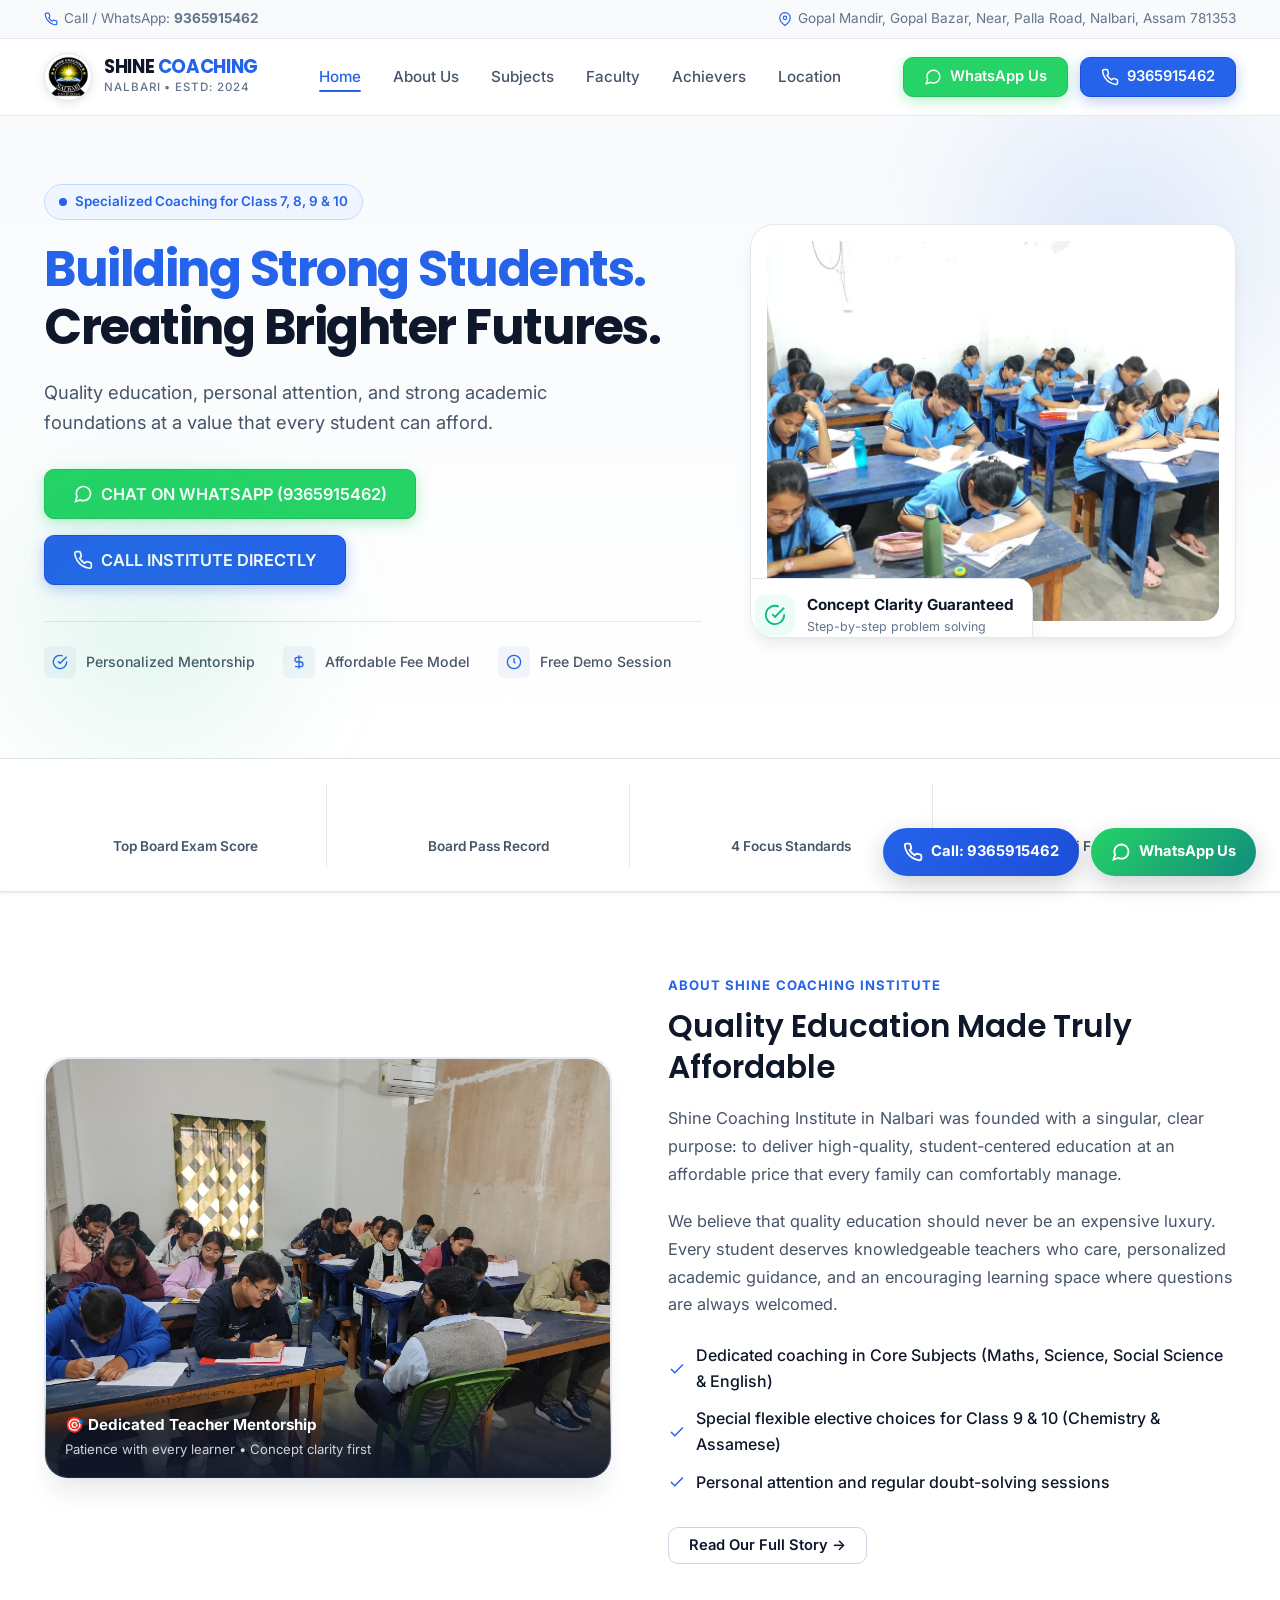
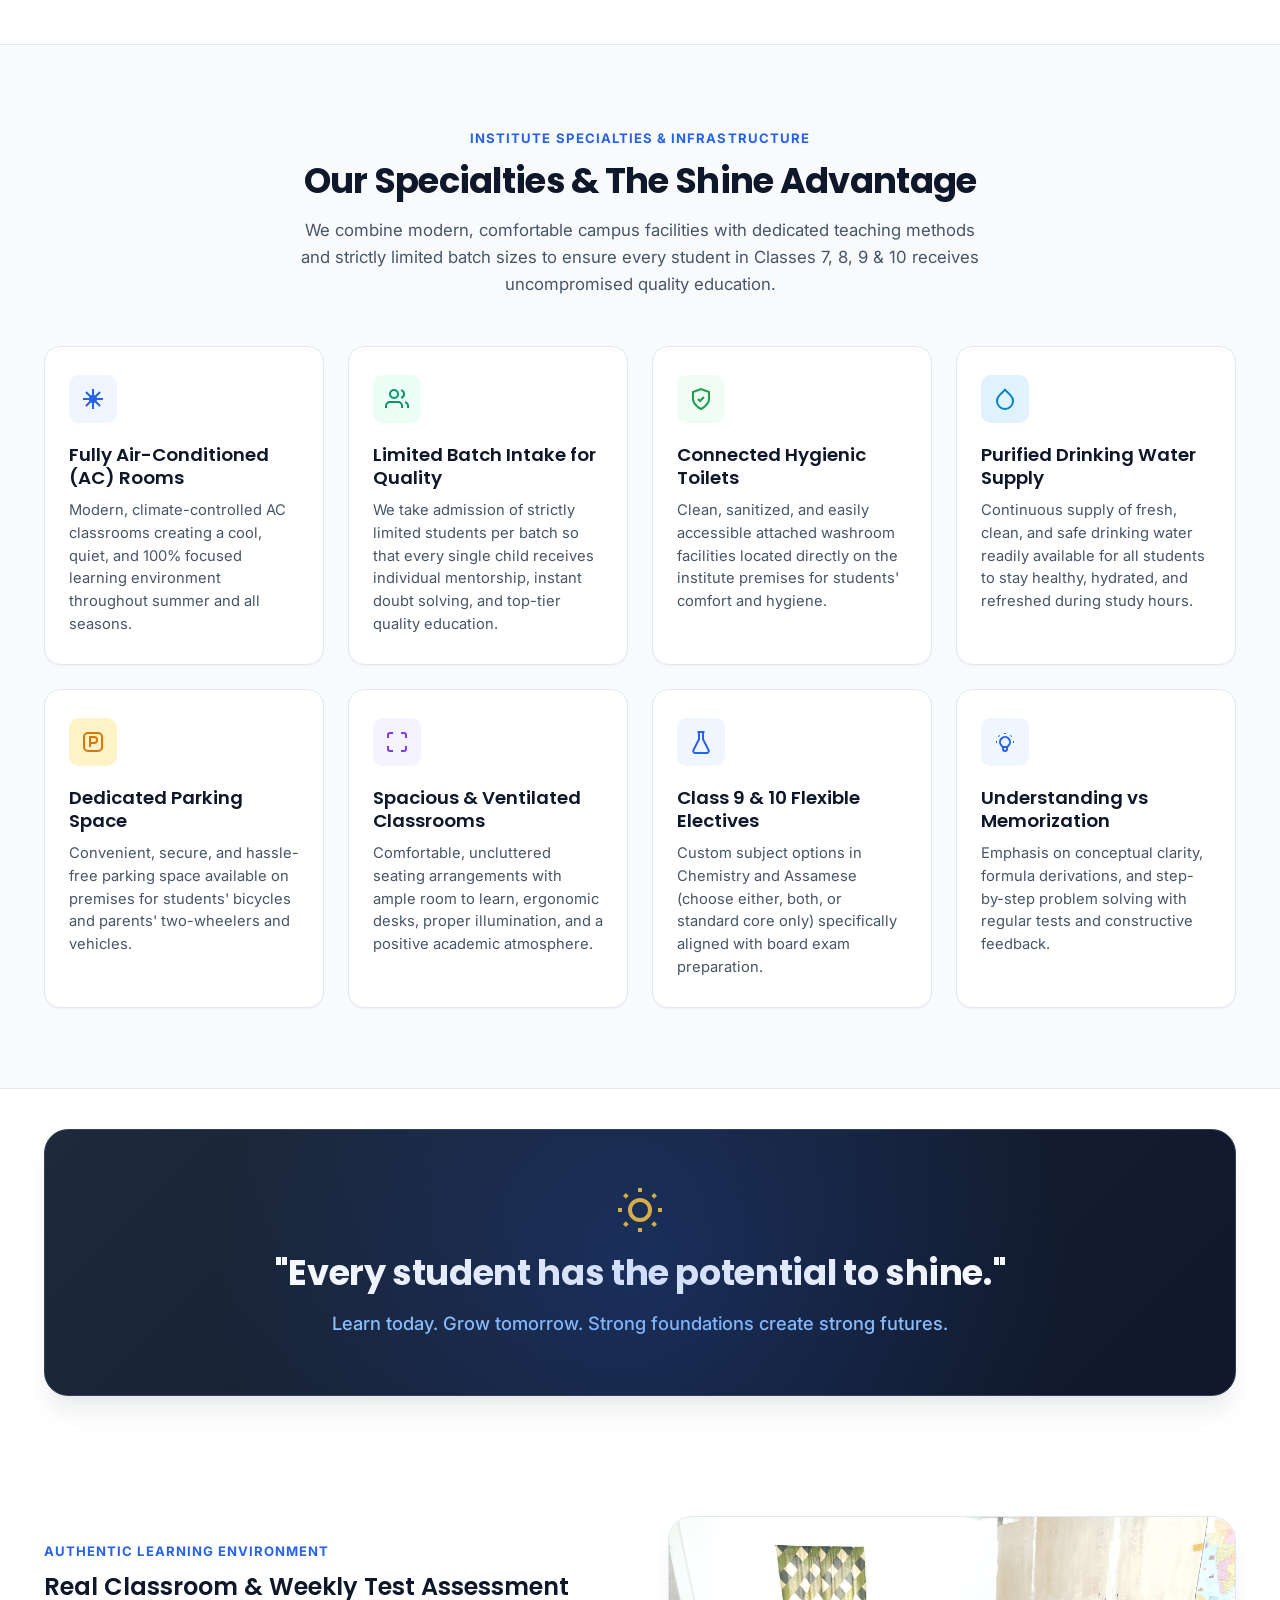
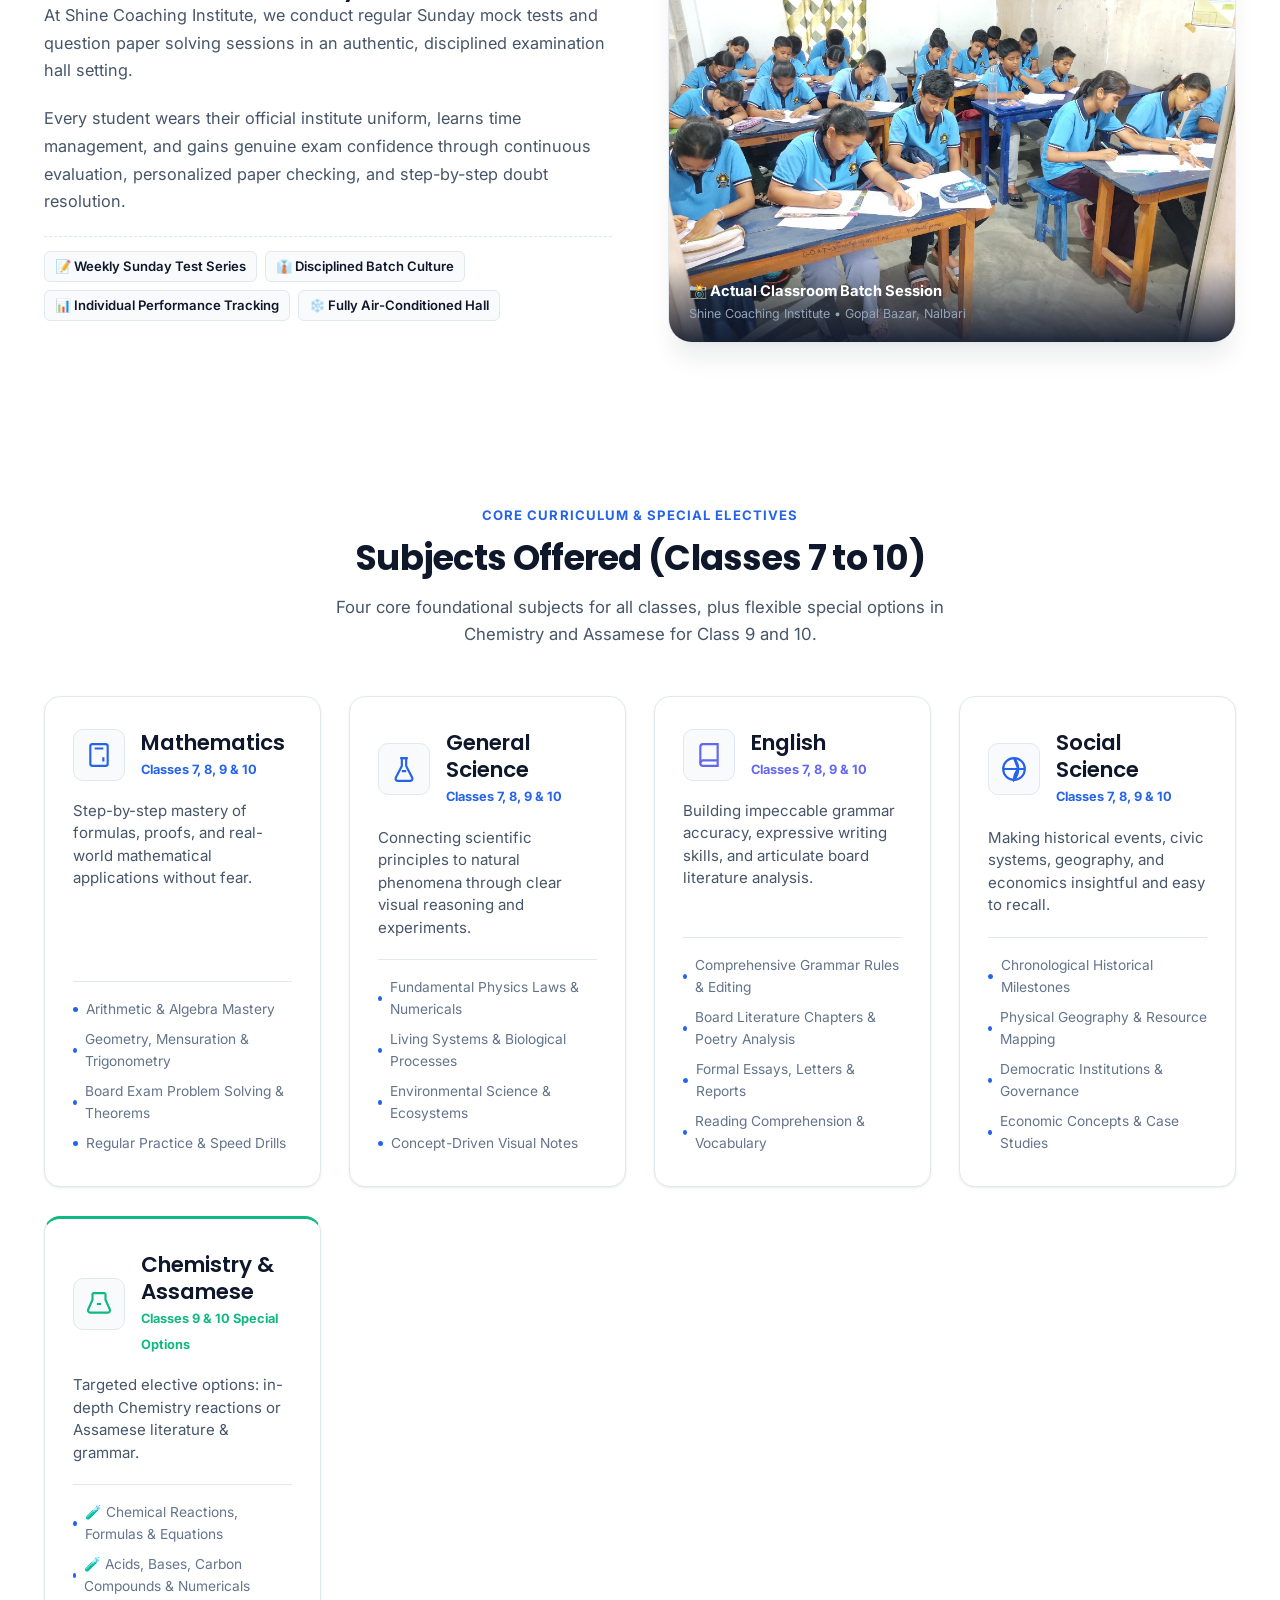
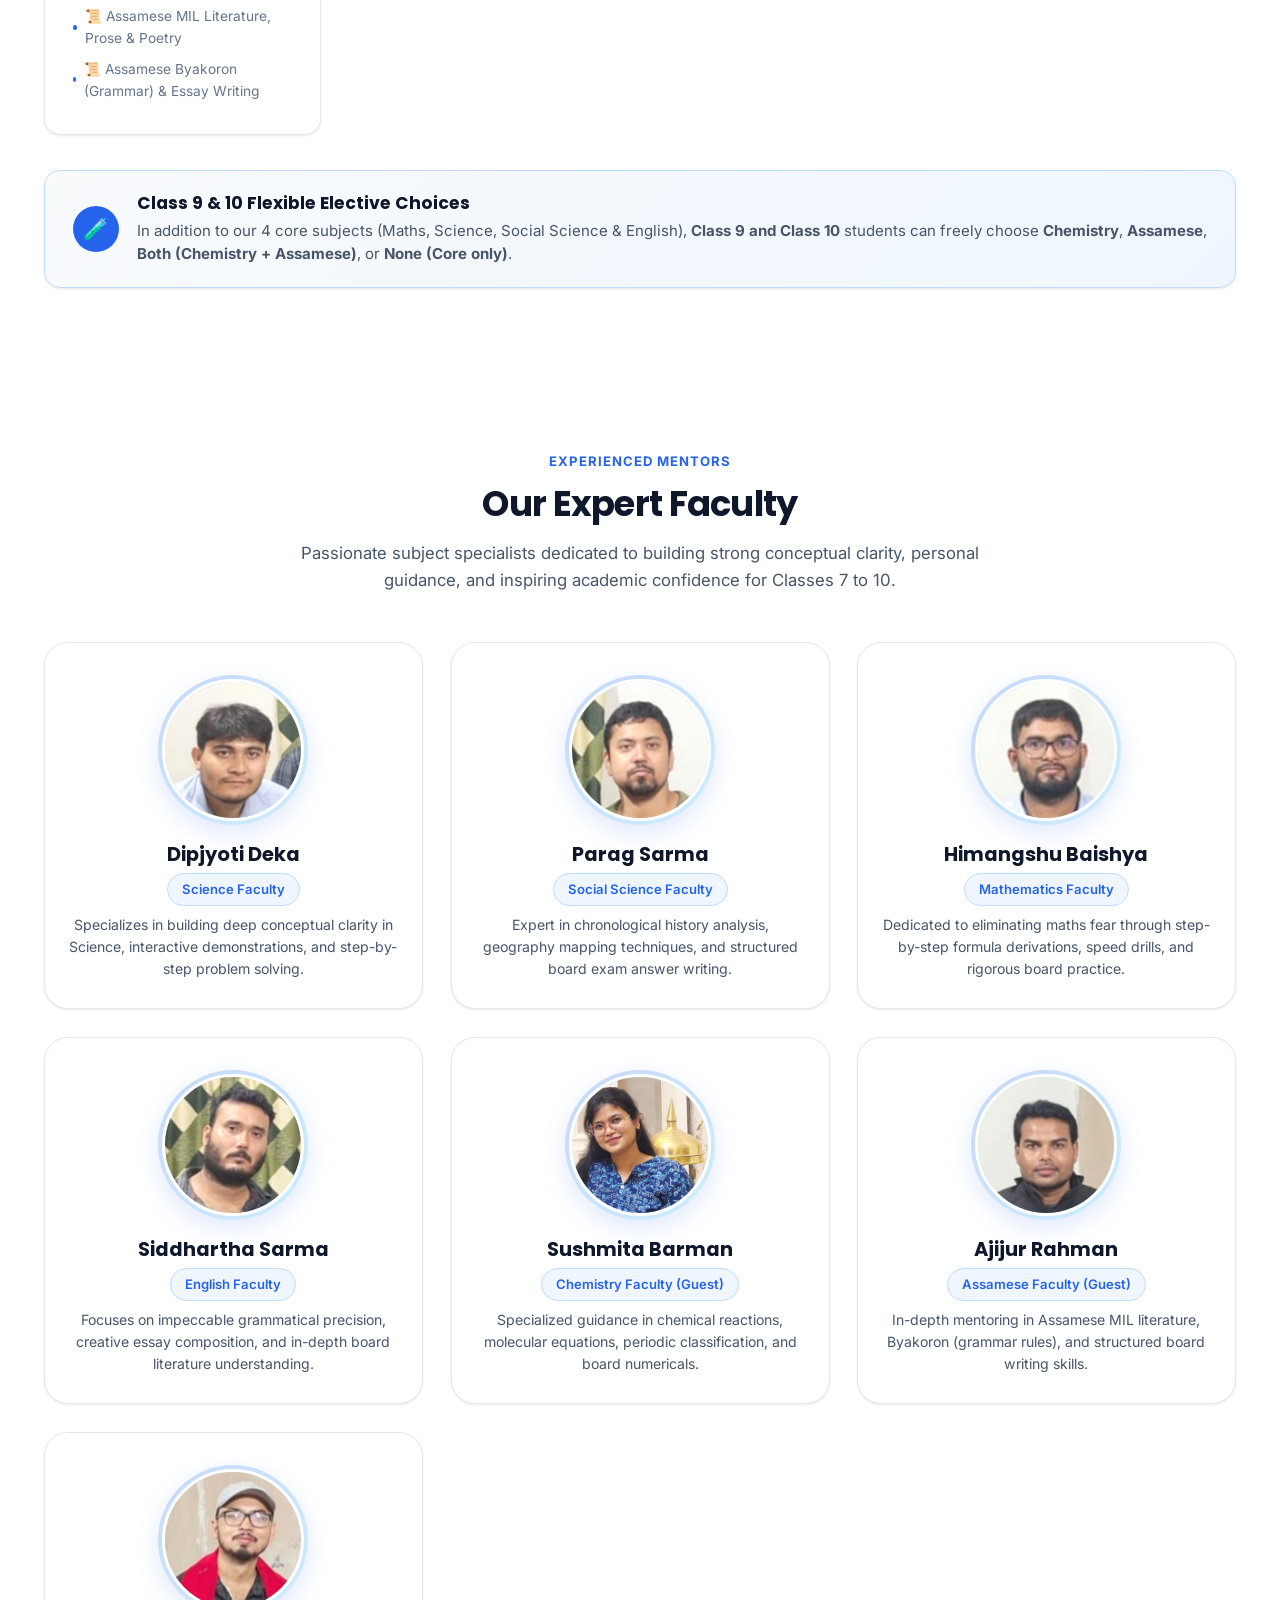
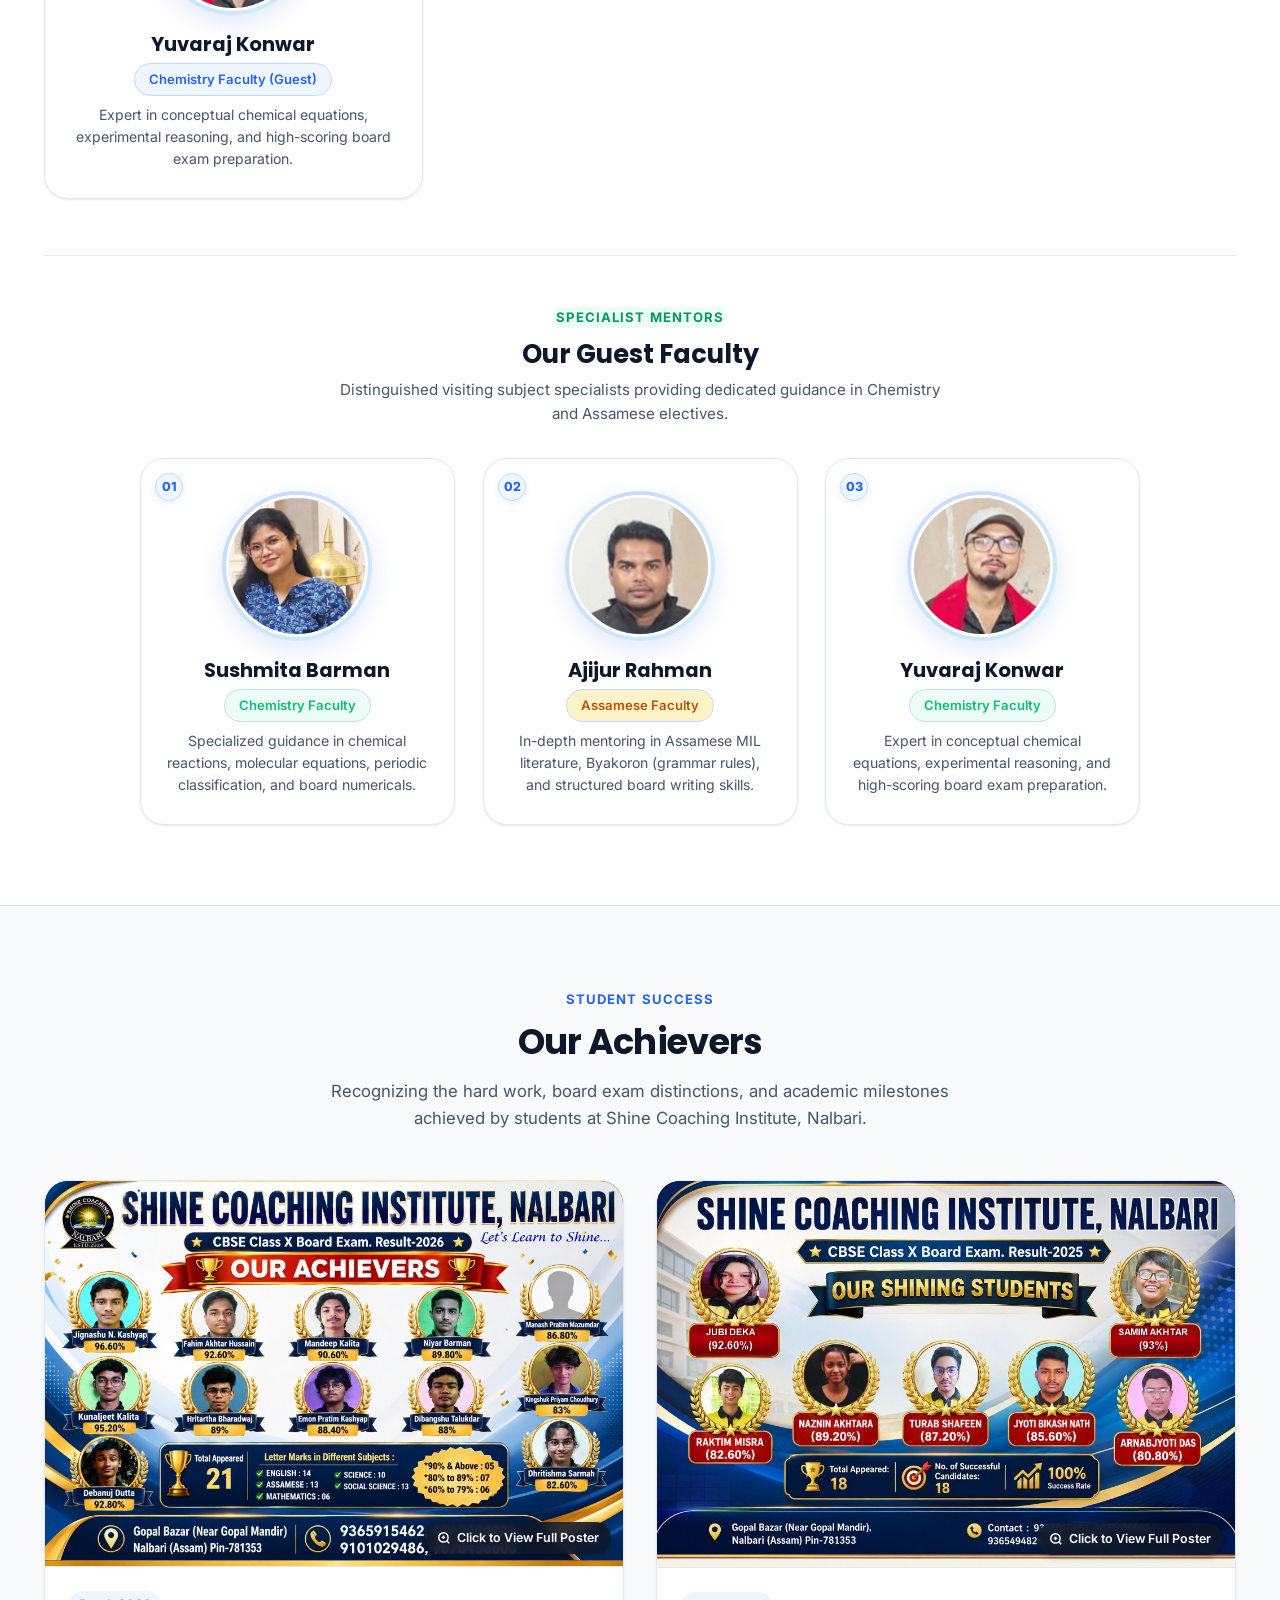
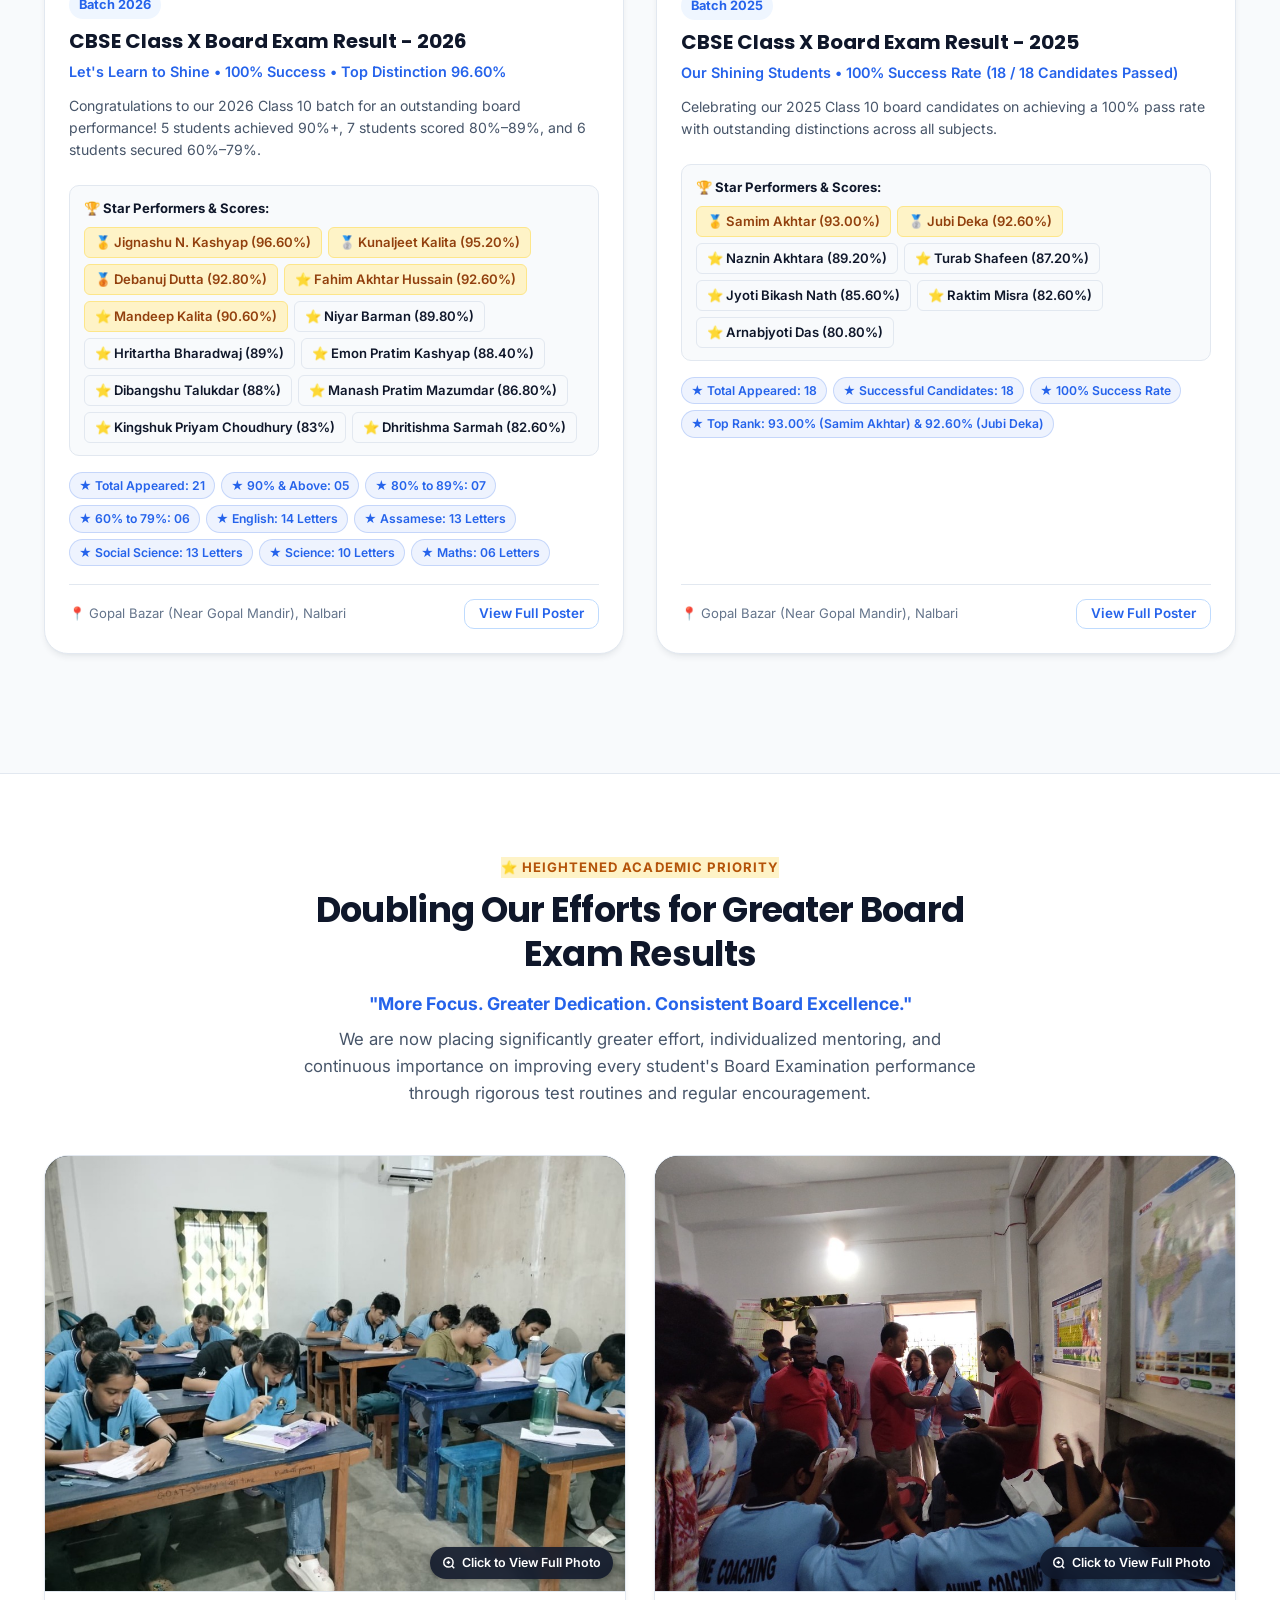
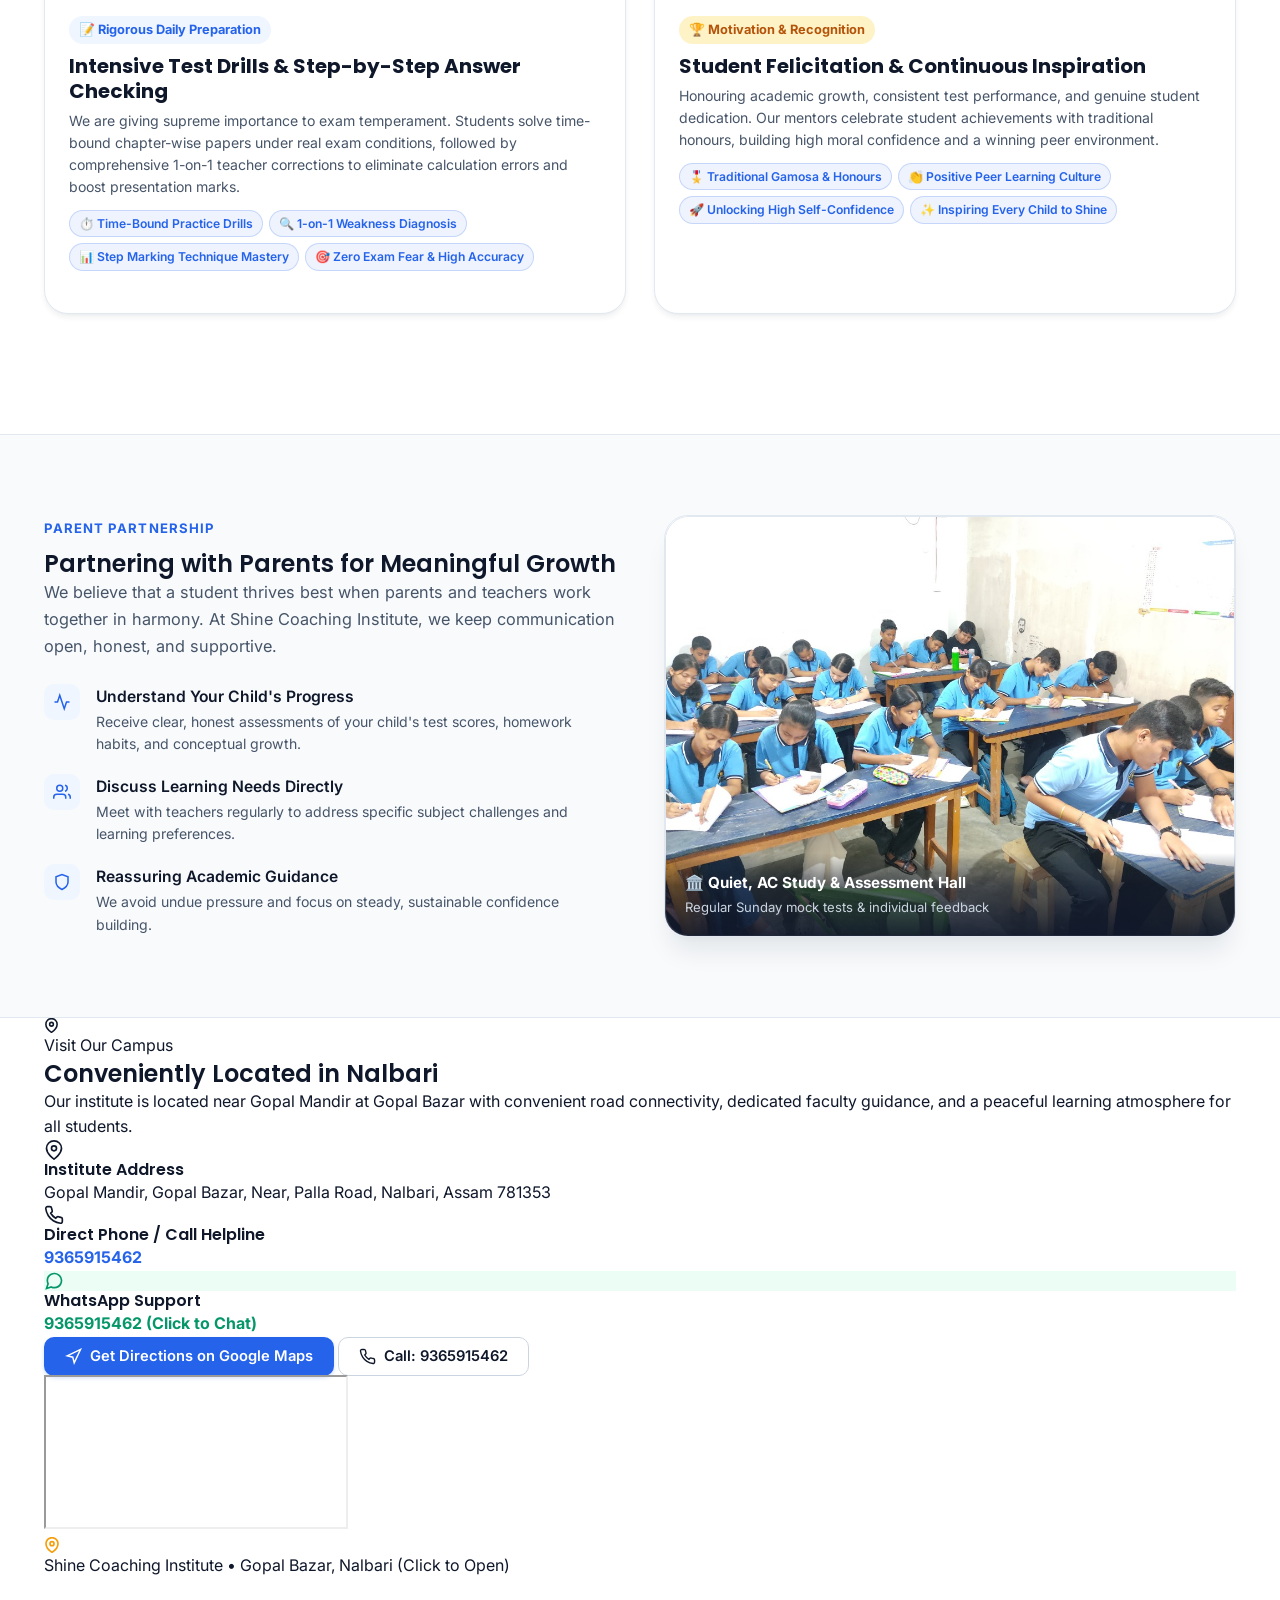
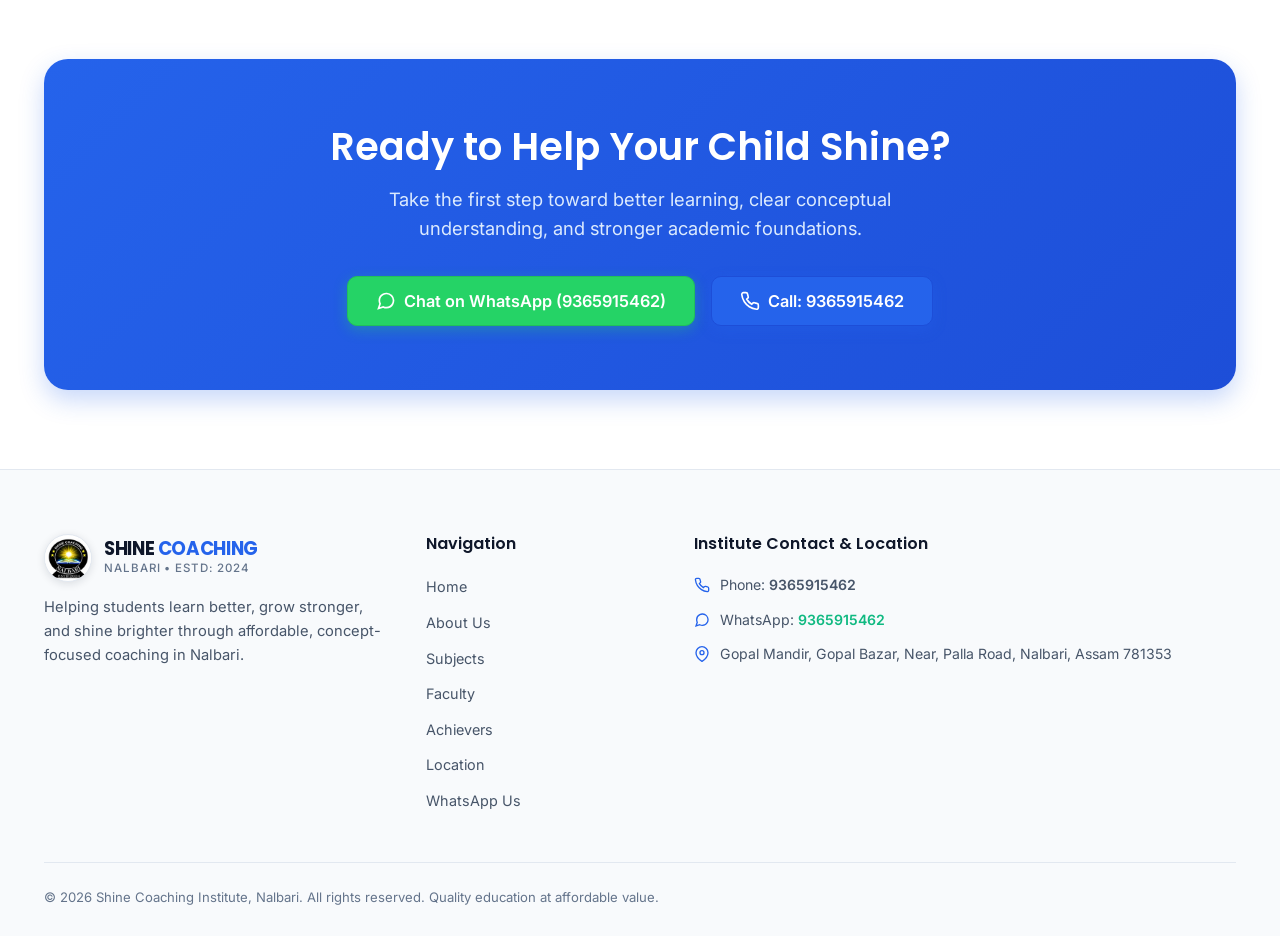
==== commit 8e05fa1e: "Add files via upload" ====
--- a/index.html
+++ b/index.html
@@ -3,10 +3,69 @@
 <head>
     <meta charset="UTF-8">
     <meta name="viewport" content="width=device-width, initial-scale=1.0">
-    <title>Shine Coaching Institute - Quality &amp; Affordable Education</title>
-    <meta name="description" content="Shine Coaching Institute in Nalbari offers high-quality, affordable education for Classes 7, 8, 9, and 10 with personal attention, expert teachers, and strong academic foundations.">
+    <title>Shine Coaching Institute Nalbari | Best Coaching for Classes 7 to 10 in Assam</title>
+    <meta name="description" content="Shine Coaching Institute in Nalbari, Assam offers premier, affordable education for Classes 7, 8, 9 &amp; 10. Expert faculty in Maths, Science, Social Science, English, Chemistry &amp; Assamese with personal attention and proven board results.">
+    <meta name="robots" content="index, follow">
+    <link rel="canonical" href="https://shine-coaching-institute2.vercel.app/">
+
+    <!-- Open Graph / Facebook / WhatsApp -->
+    <meta property="og:type" content="website">
+    <meta property="og:url" content="https://shine-coaching-institute2.vercel.app/">
+    <meta property="og:title" content="Shine Coaching Institute Nalbari | Quality &amp; Affordable Coaching Classes">
+    <meta property="og:description" content="Premier coaching institute in Nalbari, Assam for Classes 7, 8, 9 &amp; 10. Experienced mentors, concept-first education, AC classrooms, and proven board exam excellence.">
+    <meta property="og:image" content="https://shine-coaching-institute2.vercel.app/assets/images/logo.png">
+    <meta property="og:site_name" content="Shine Coaching Institute Nalbari">
+    <meta property="og:locale" content="en_IN">
+
+    <!-- Twitter Card -->
+    <meta name="twitter:card" content="summary_large_image">
+    <meta name="twitter:url" content="https://shine-coaching-institute2.vercel.app/">
+    <meta name="twitter:title" content="Shine Coaching Institute Nalbari | Classes 7 to 10 Coaching">
+    <meta name="twitter:description" content="Top coaching institute in Nalbari, Assam for Class 7–10 students. Maths, Science, SST, English, Chemistry &amp; Assamese.">
+    <meta name="twitter:image" content="https://shine-coaching-institute2.vercel.app/assets/images/logo.png">
+
     <link rel="stylesheet" href="css/main.css">
     <link rel="icon" type="image/png" href="assets/images/logo.png">
+
+    <!-- Structured Data (Schema.org / JSON-LD) -->
+    <script type="application/ld+json">
+    {
+      "@context": "https://schema.org",
+      "@type": "EducationalOrganization",
+      "name": "Shine Coaching Institute",
+      "alternateName": "Shine Coaching Institute Nalbari",
+      "url": "https://shine-coaching-institute2.vercel.app/",
+      "logo": "https://shine-coaching-institute2.vercel.app/assets/images/logo.png",
+      "image": "https://shine-coaching-institute2.vercel.app/assets/images/hero_classroom.jpg",
+      "description": "Leading coaching institute in Nalbari, Assam providing quality, affordable education for students in Classes 7, 8, 9, and 10.",
+      "telephone": "+91-9365915462",
+      "address": {
+        "@type": "PostalAddress",
+        "streetAddress": "Gopal Mandir, Gopal Bazar, Near Palla Road",
+        "addressLocality": "Nalbari",
+        "addressRegion": "Assam",
+        "postalCode": "781353",
+        "addressCountry": "IN"
+      },
+      "geo": {
+        "@type": "GeoCoordinates",
+        "latitude": "26.444",
+        "longitude": "91.439"
+      },
+      "foundingDate": "2024",
+      "priceRange": "$$"
+    }
+    </script>
+
+    <!-- Google tag (gtag.js) -->
+    <script async src="https://www.googletagmanager.com/gtag/js?id=G-TQLQ5SBEQ4"></script>
+    <script>
+      window.dataLayer = window.dataLayer || [];
+      function gtag(){dataLayer.push(arguments);}
+      gtag('js', new Date());
+
+      gtag('config', 'G-TQLQ5SBEQ4');
+    </script>
 </head>
 <body>
 
@@ -874,7 +933,7 @@
                     </div>
 
                     <div class="location-actions-group">
-                        <a href="https://www.google.com/maps/dir/?api=1&destination=Gopal+Mandir,+Gopal+Bazar,+Near+Palla+Road,+Nalbari,+Assam+781353" target="_blank" rel="noopener noreferrer" class="btn btn-primary">
+                        <a href="https://www.google.com/maps/search/?api=1&query=Shine+Coaching+Institute,+Gopal+Bazar,+Nalbari,+Assam" target="_blank" rel="noopener noreferrer" class="btn btn-primary">
                             <svg width="17" height="17" viewBox="0 0 24 24" fill="none" stroke="currentColor" stroke-width="2"><polygon points="3 11 22 2 13 21 11 13 3 11"></polygon></svg>
                             Get Directions on Google Maps
                         </a>
@@ -886,9 +945,9 @@
                 </div>
 
                 <!-- Google Map Embed Container -->
-                <div class="map-container-box reveal-right">
+                <div class="map-container-box reveal-right" style="cursor: pointer;" onclick="window.open('https://www.google.com/maps/search/?api=1&query=Shine+Coaching+Institute,+Gopal+Bazar,+Nalbari,+Assam', '_blank')">
                     <iframe 
-                        src="https://maps.google.com/maps?q=Gopal+Mandir,+Gopal+Bazar,+Near+Palla+Road,+Nalbari,+Assam+781353&t=&z=16&ie=UTF8&iwloc=&output=embed" 
+                        src="https://maps.google.com/maps?q=Shine+Coaching+Institute,+Gopal+Bazar,+Nalbari,+Assam&t=&z=16&ie=UTF8&iwloc=&output=embed" 
                         loading="lazy" 
                         allowfullscreen="" 
                         referrerpolicy="no-referrer-when-downgrade"
@@ -896,7 +955,7 @@
                     </iframe>
                     <div class="map-badge-overlay">
                         <svg width="16" height="16" viewBox="0 0 24 24" fill="none" stroke="#F59E0B" stroke-width="2.5"><path d="M21 10c0 7-9 13-9 13s-9-6-9-13a9 9 0 0 1 18 0z"></path><circle cx="12" cy="10" r="3"></circle></svg>
-                        <span>Shine Coaching • Gopal Bazar, Nalbari</span>
+                        <span>Shine Coaching Institute • Gopal Bazar, Nalbari (Click to Open)</span>
                     </div>
                 </div>
             </div>
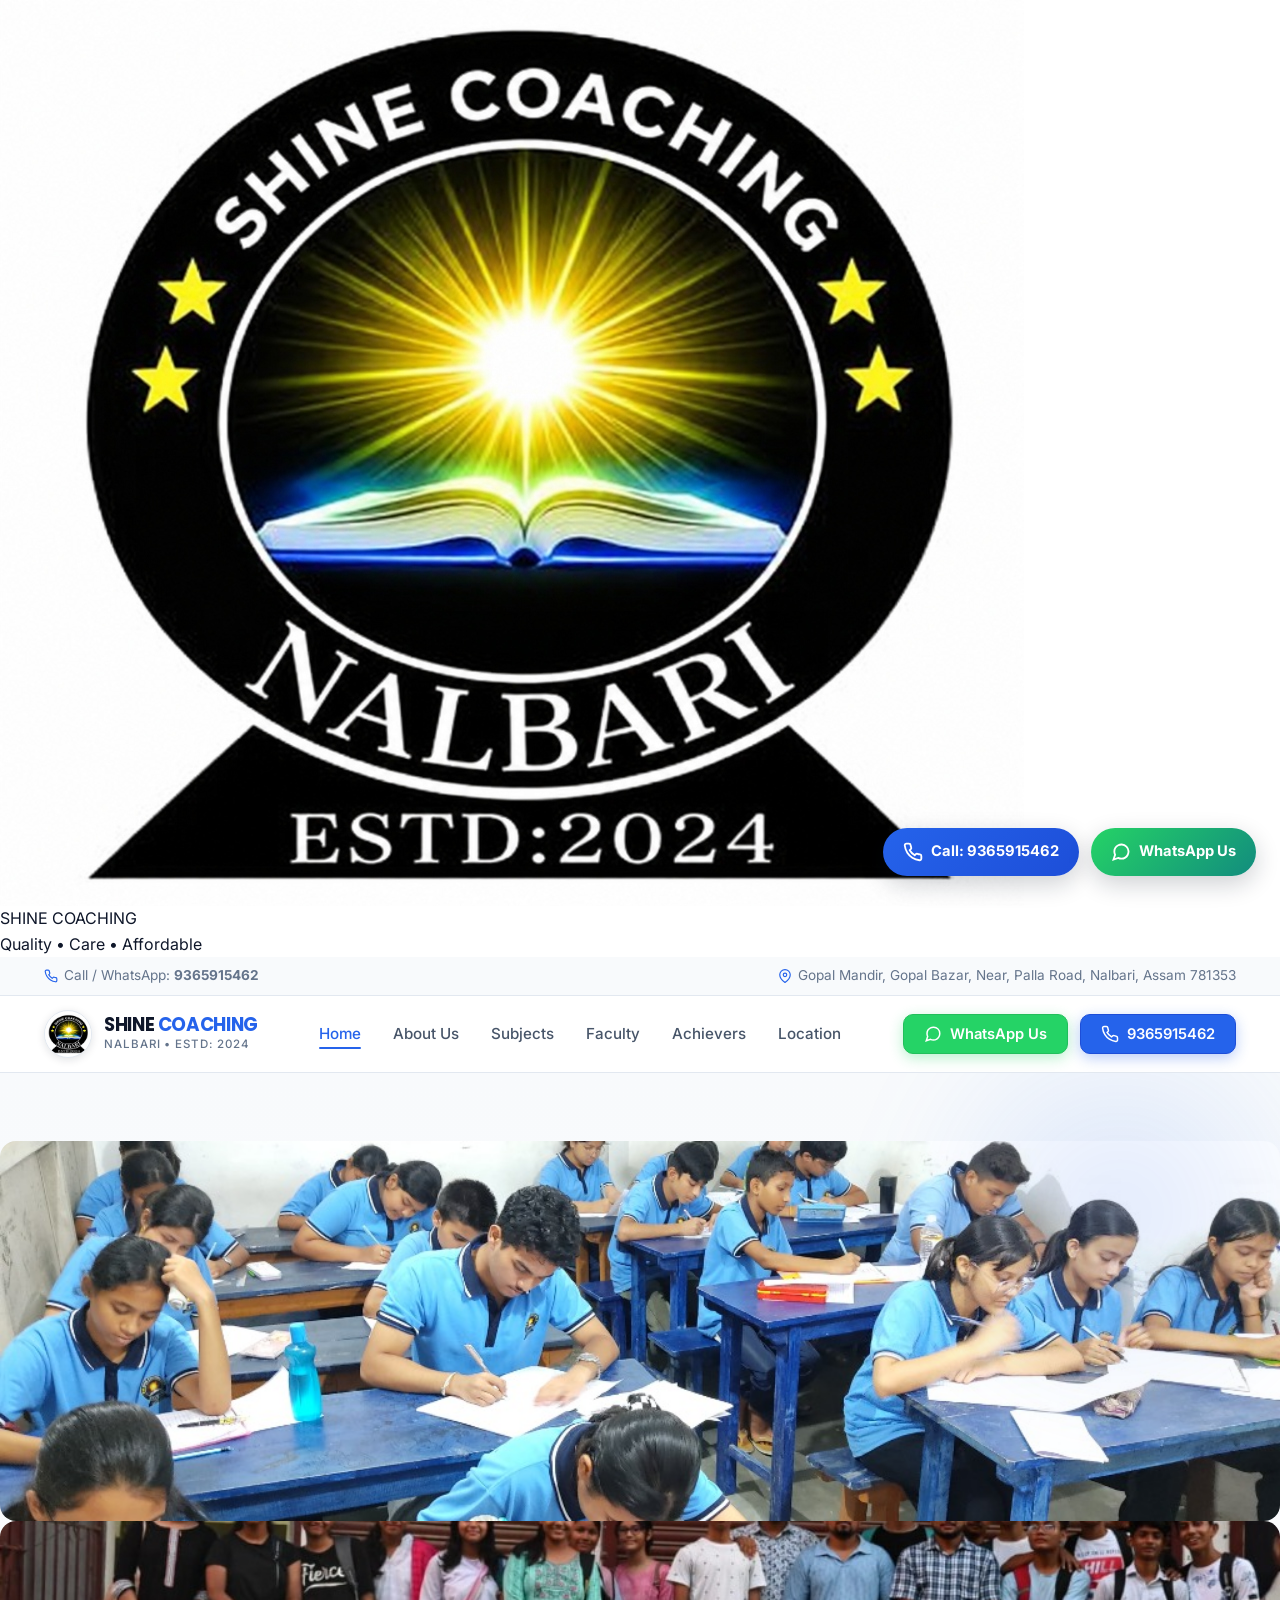
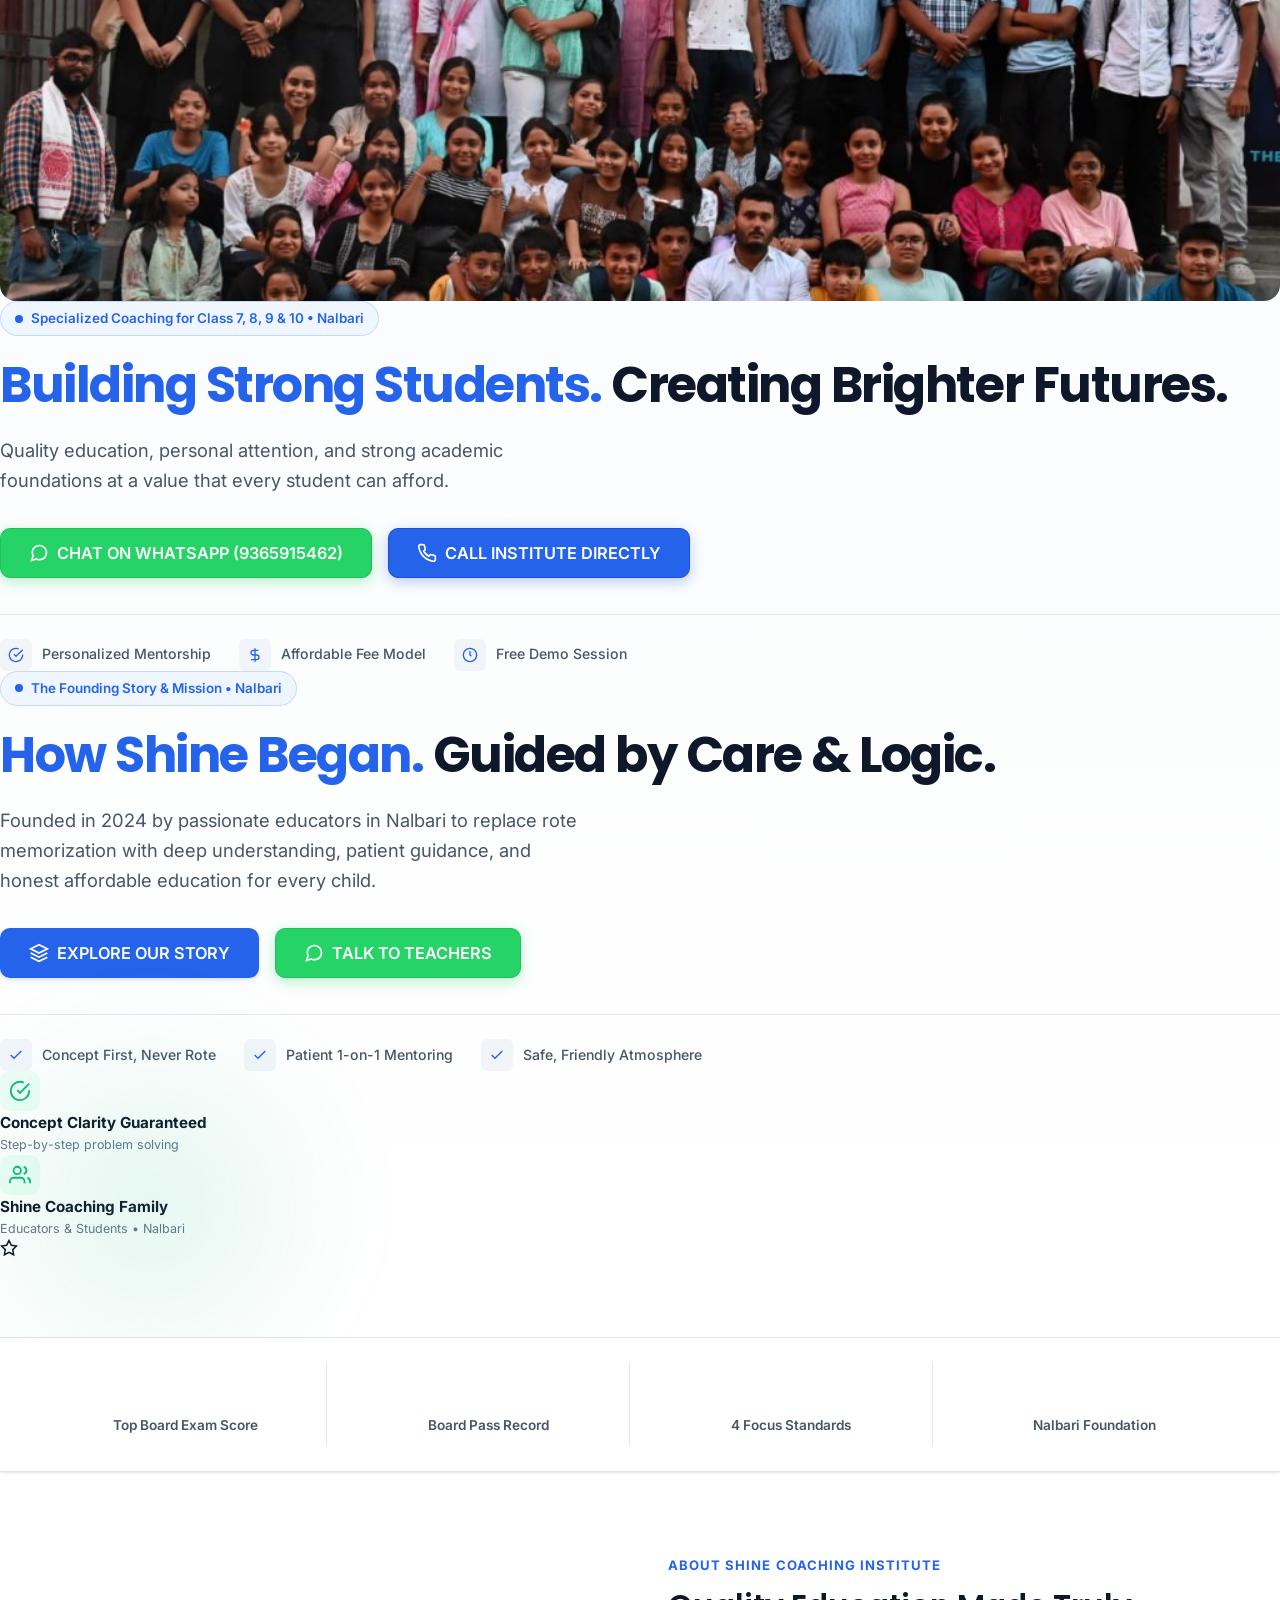
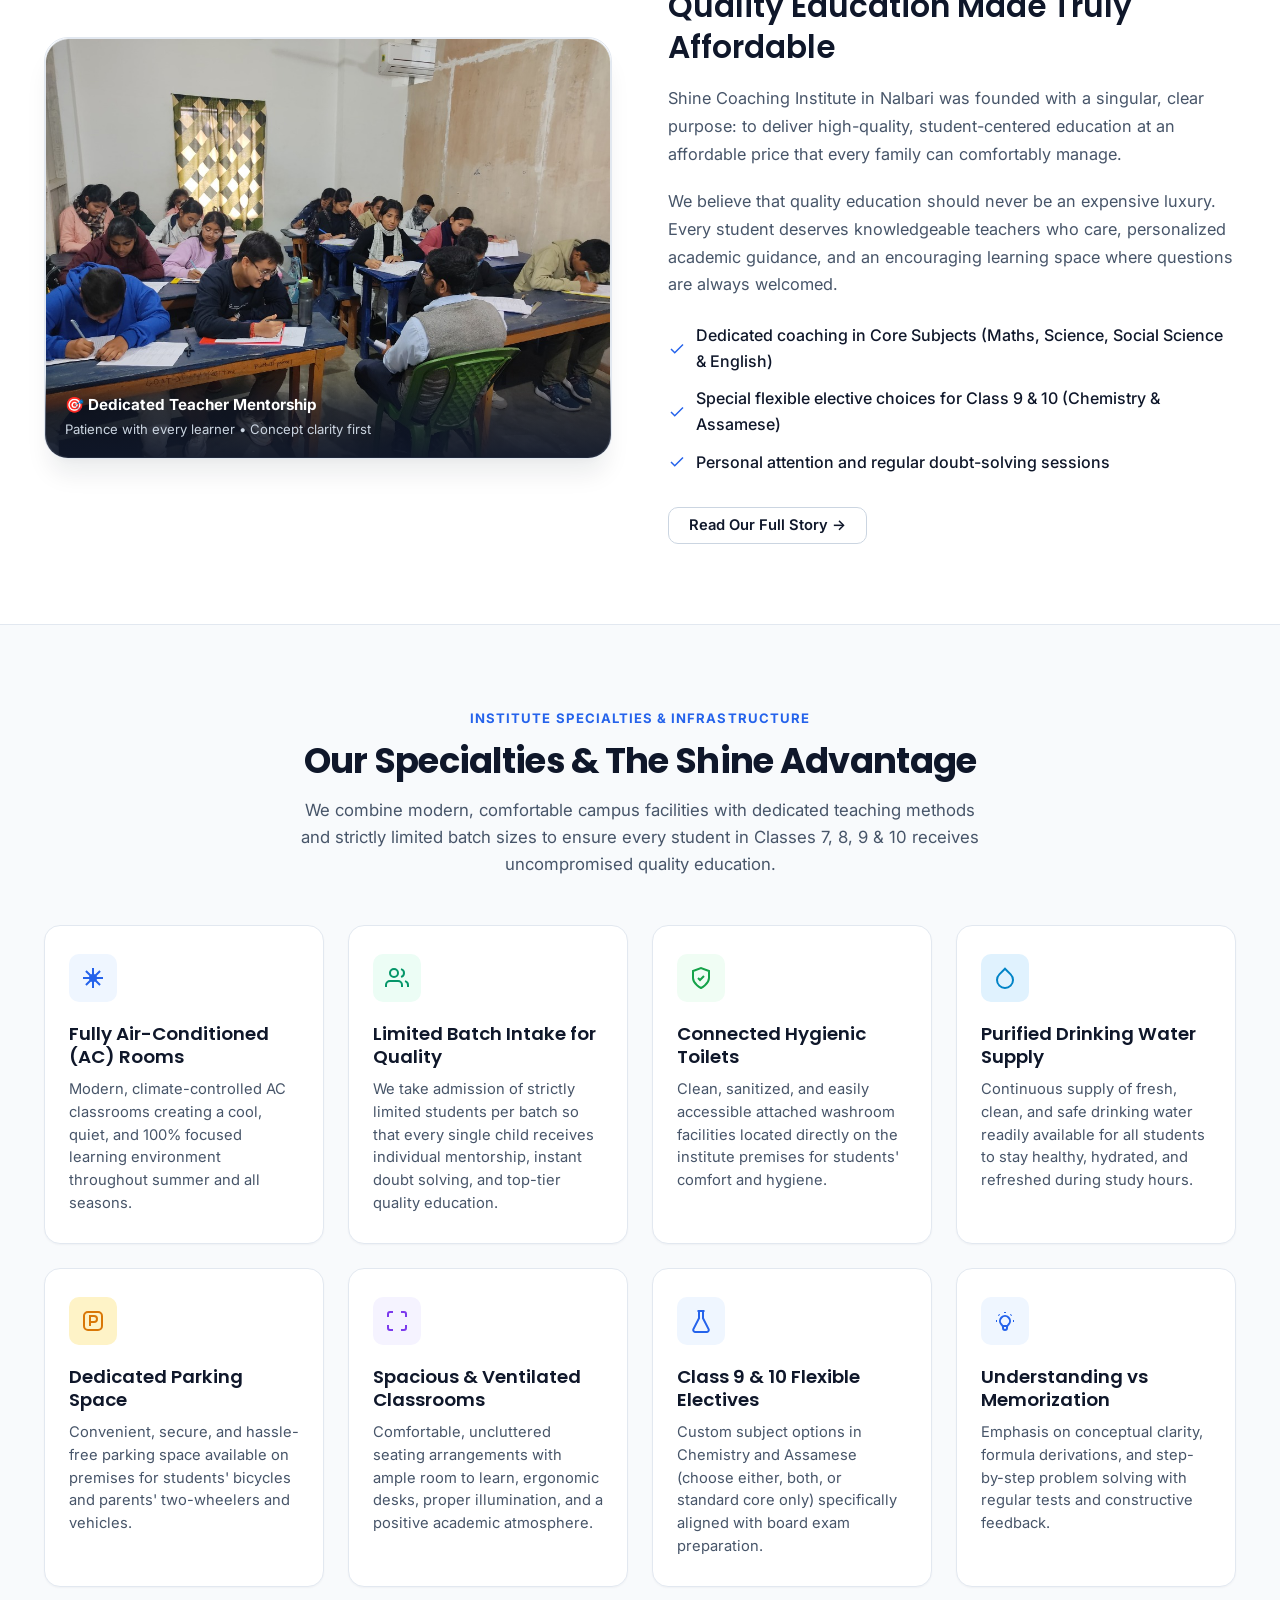
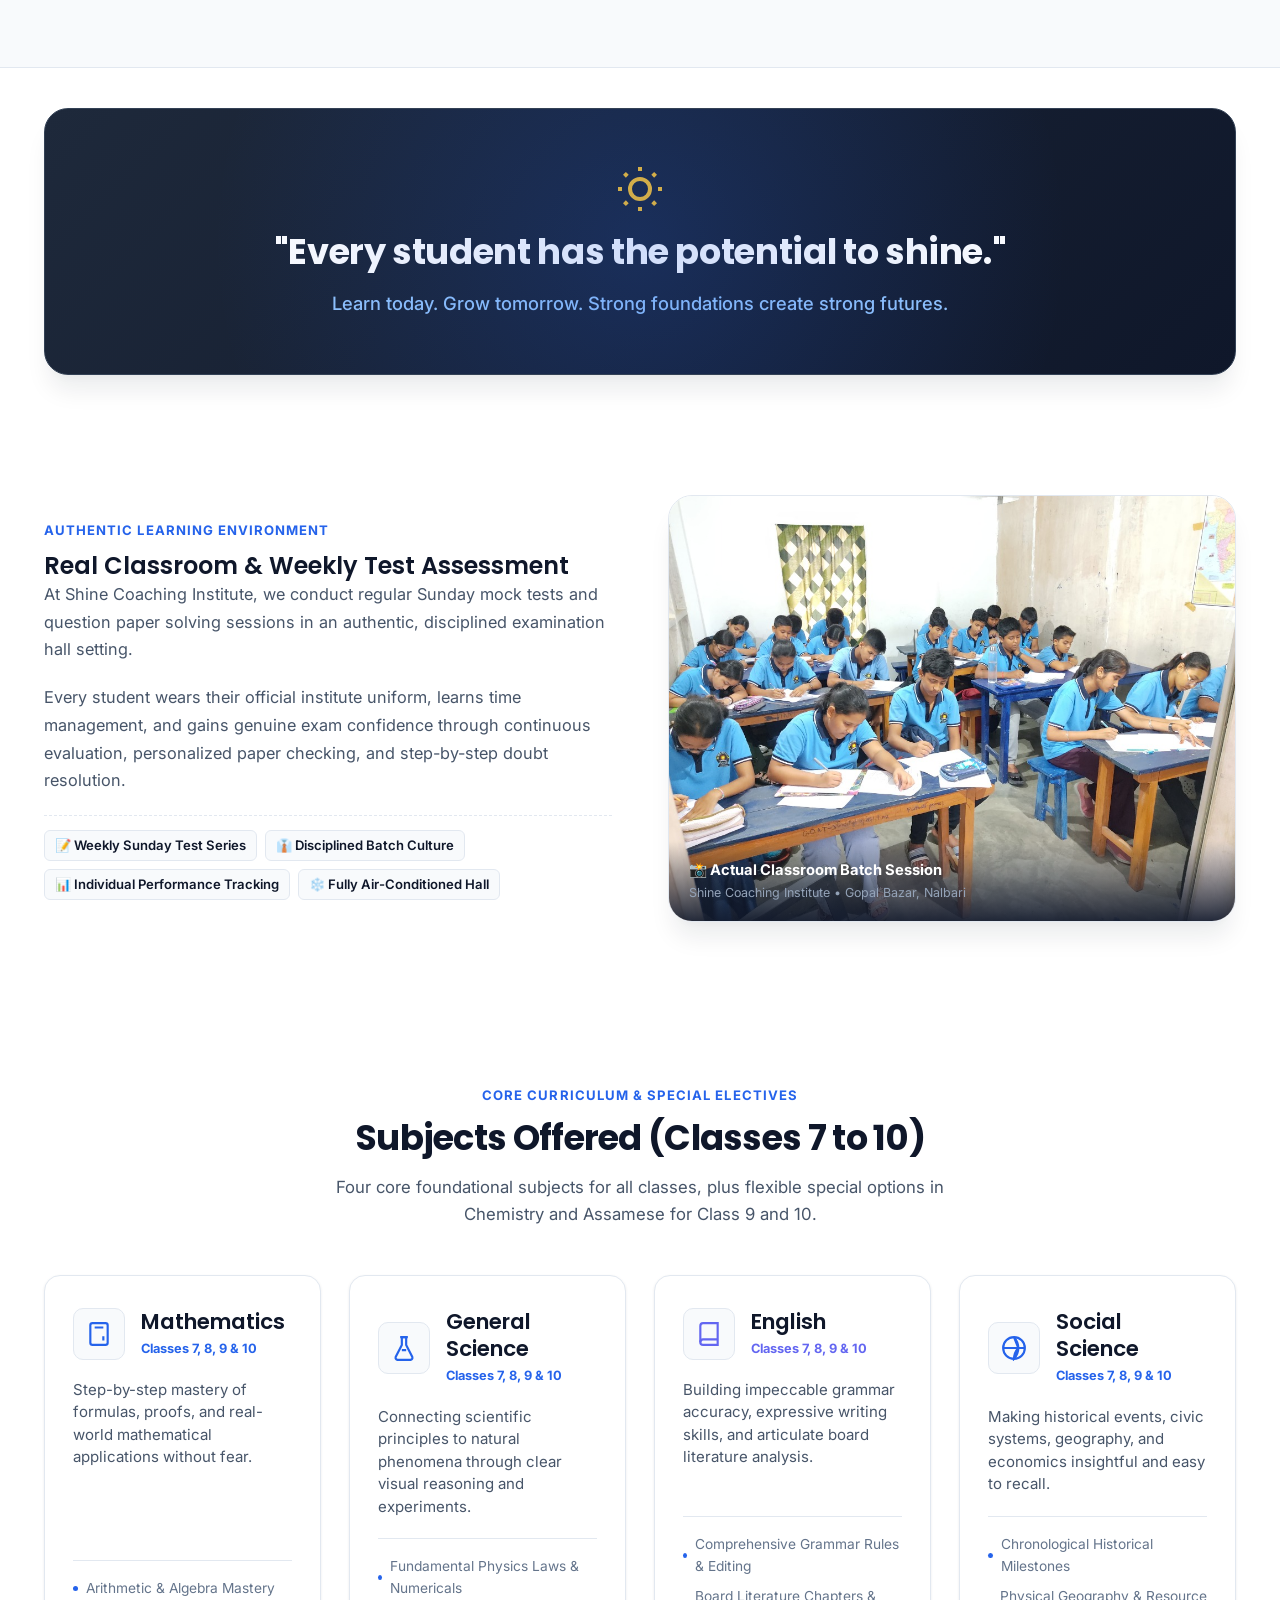
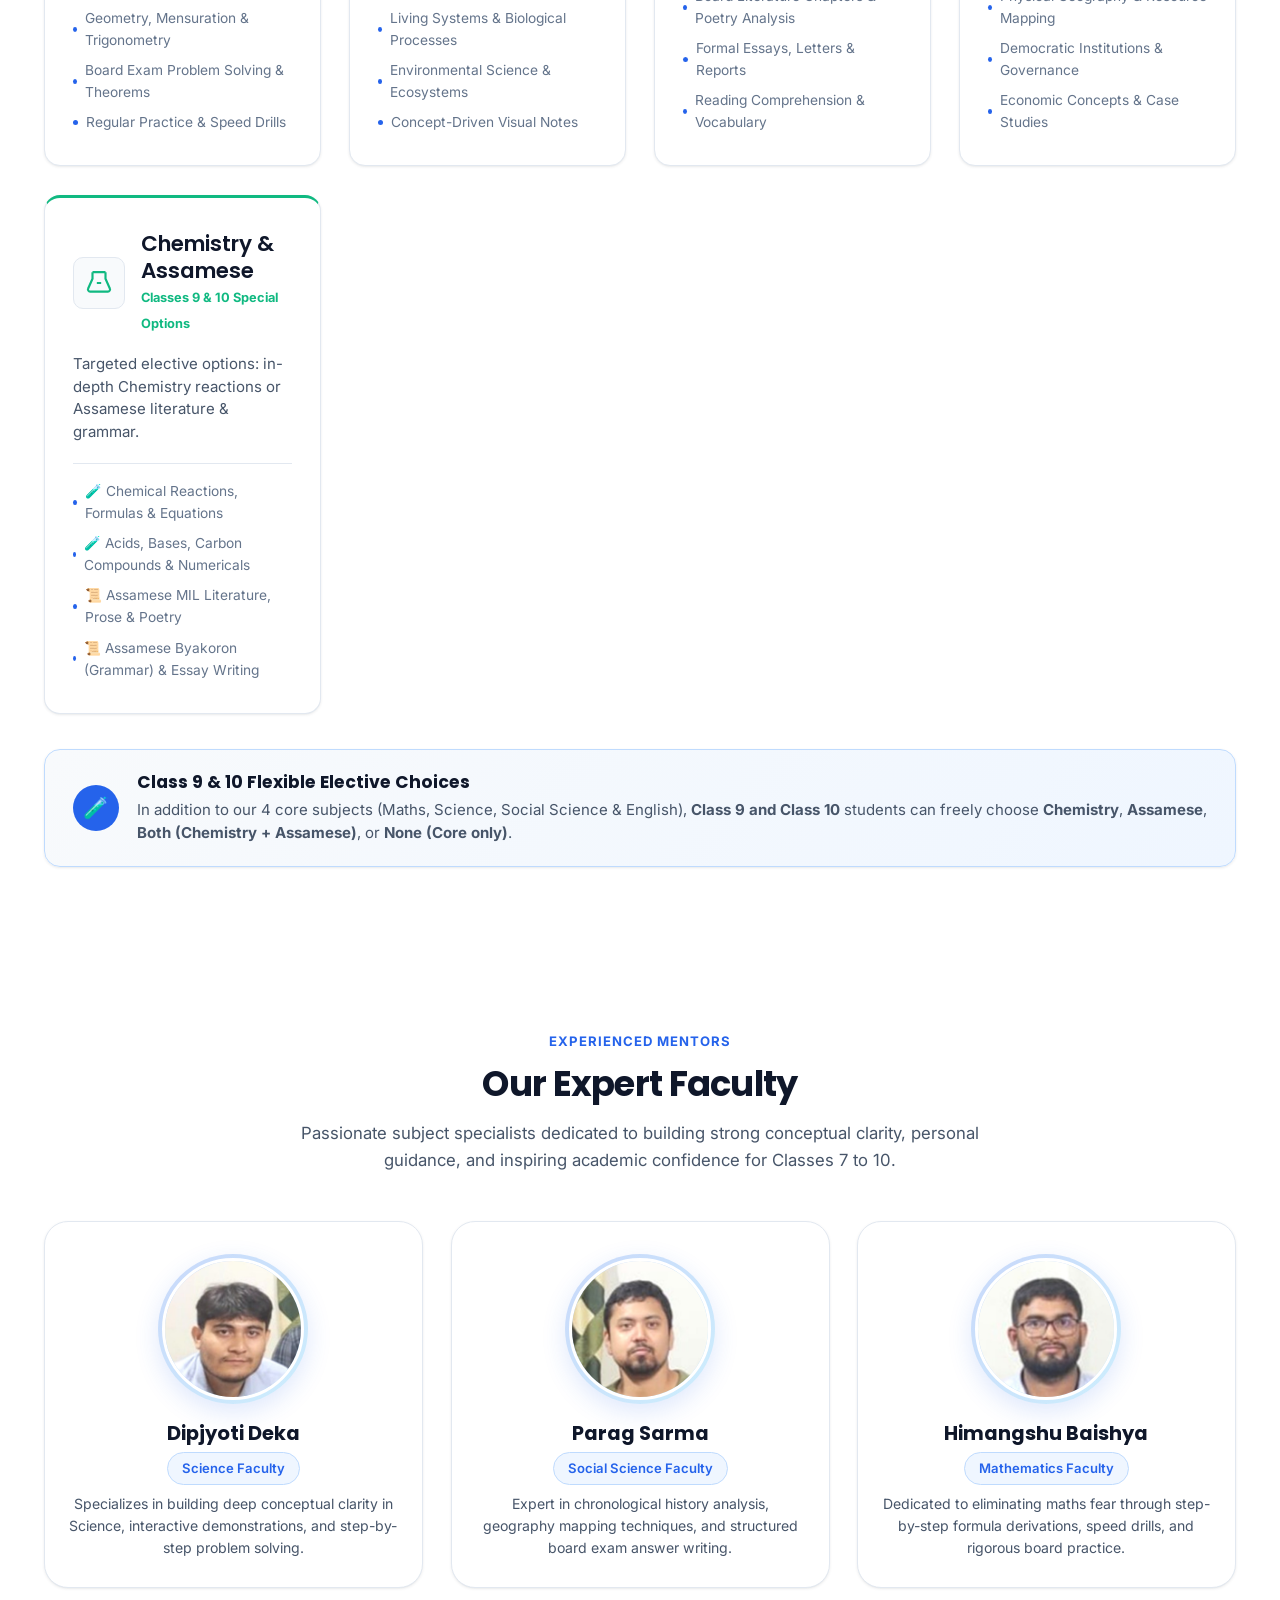
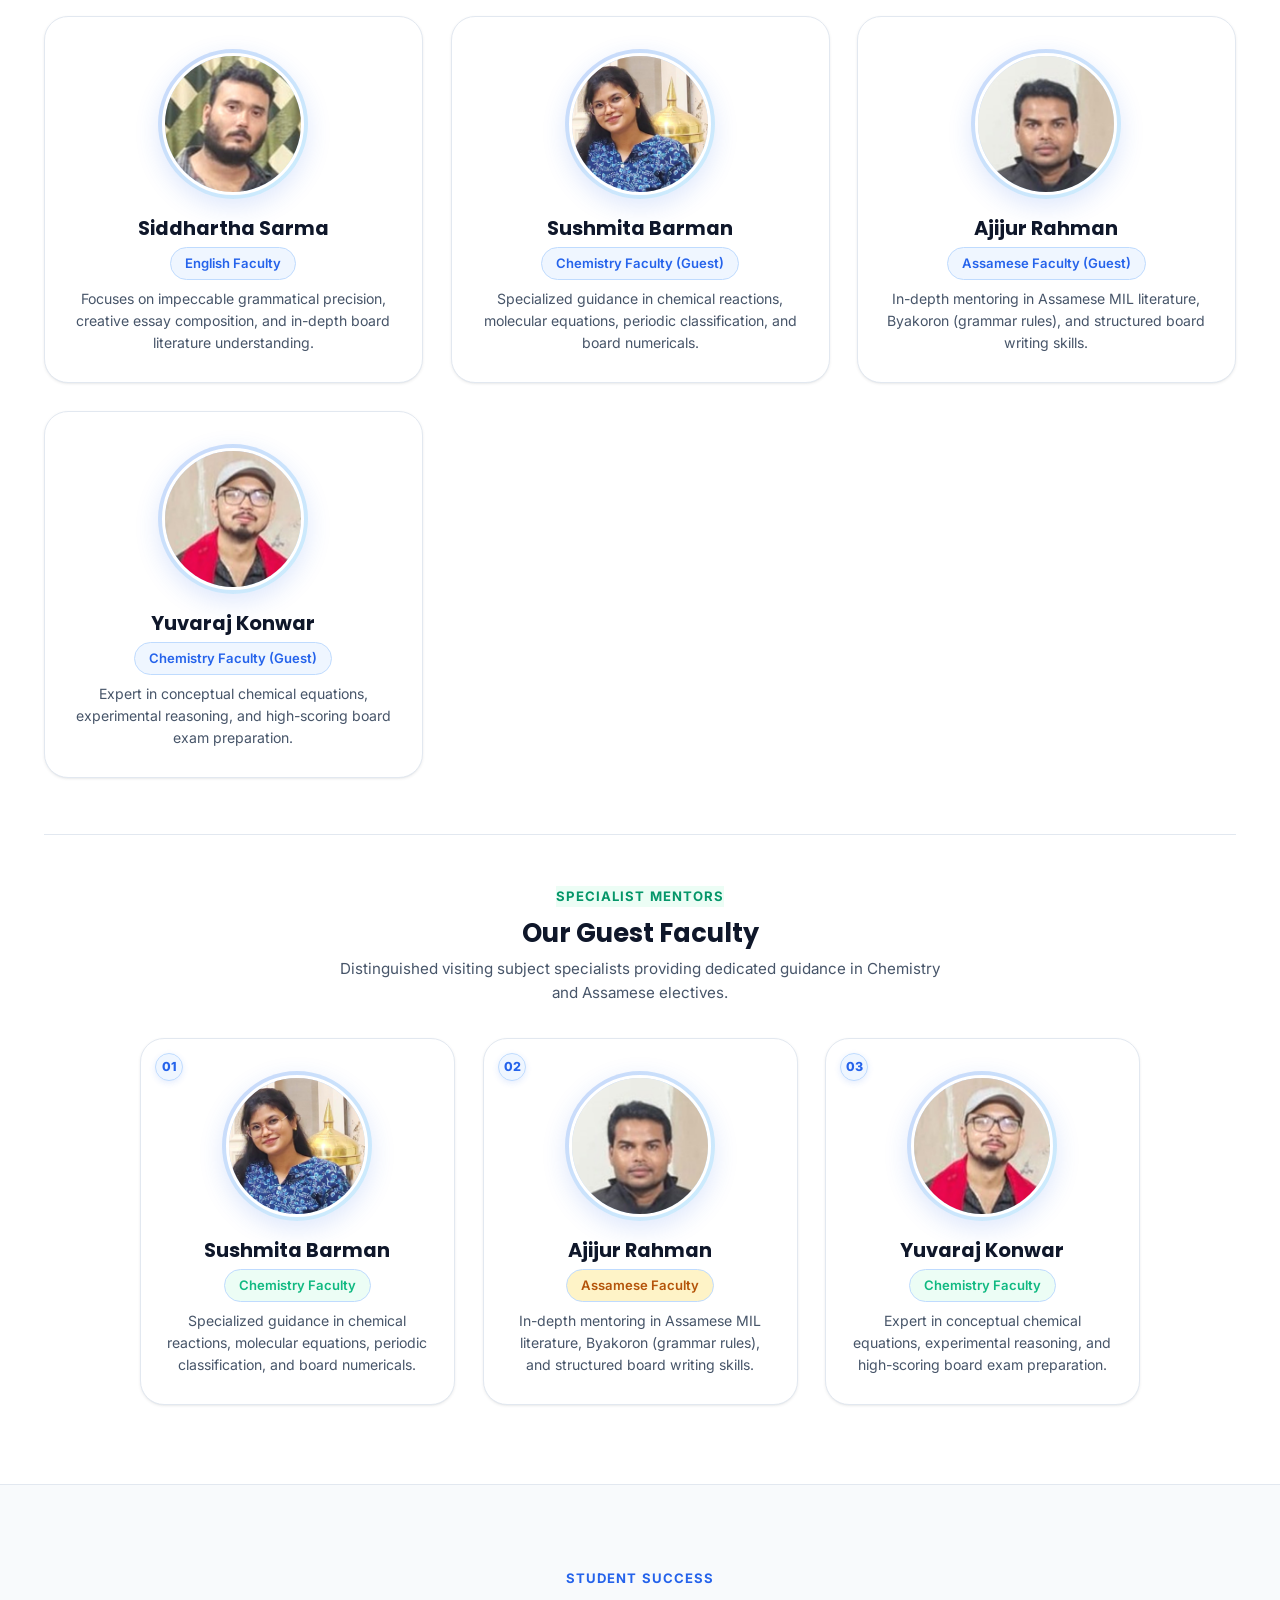
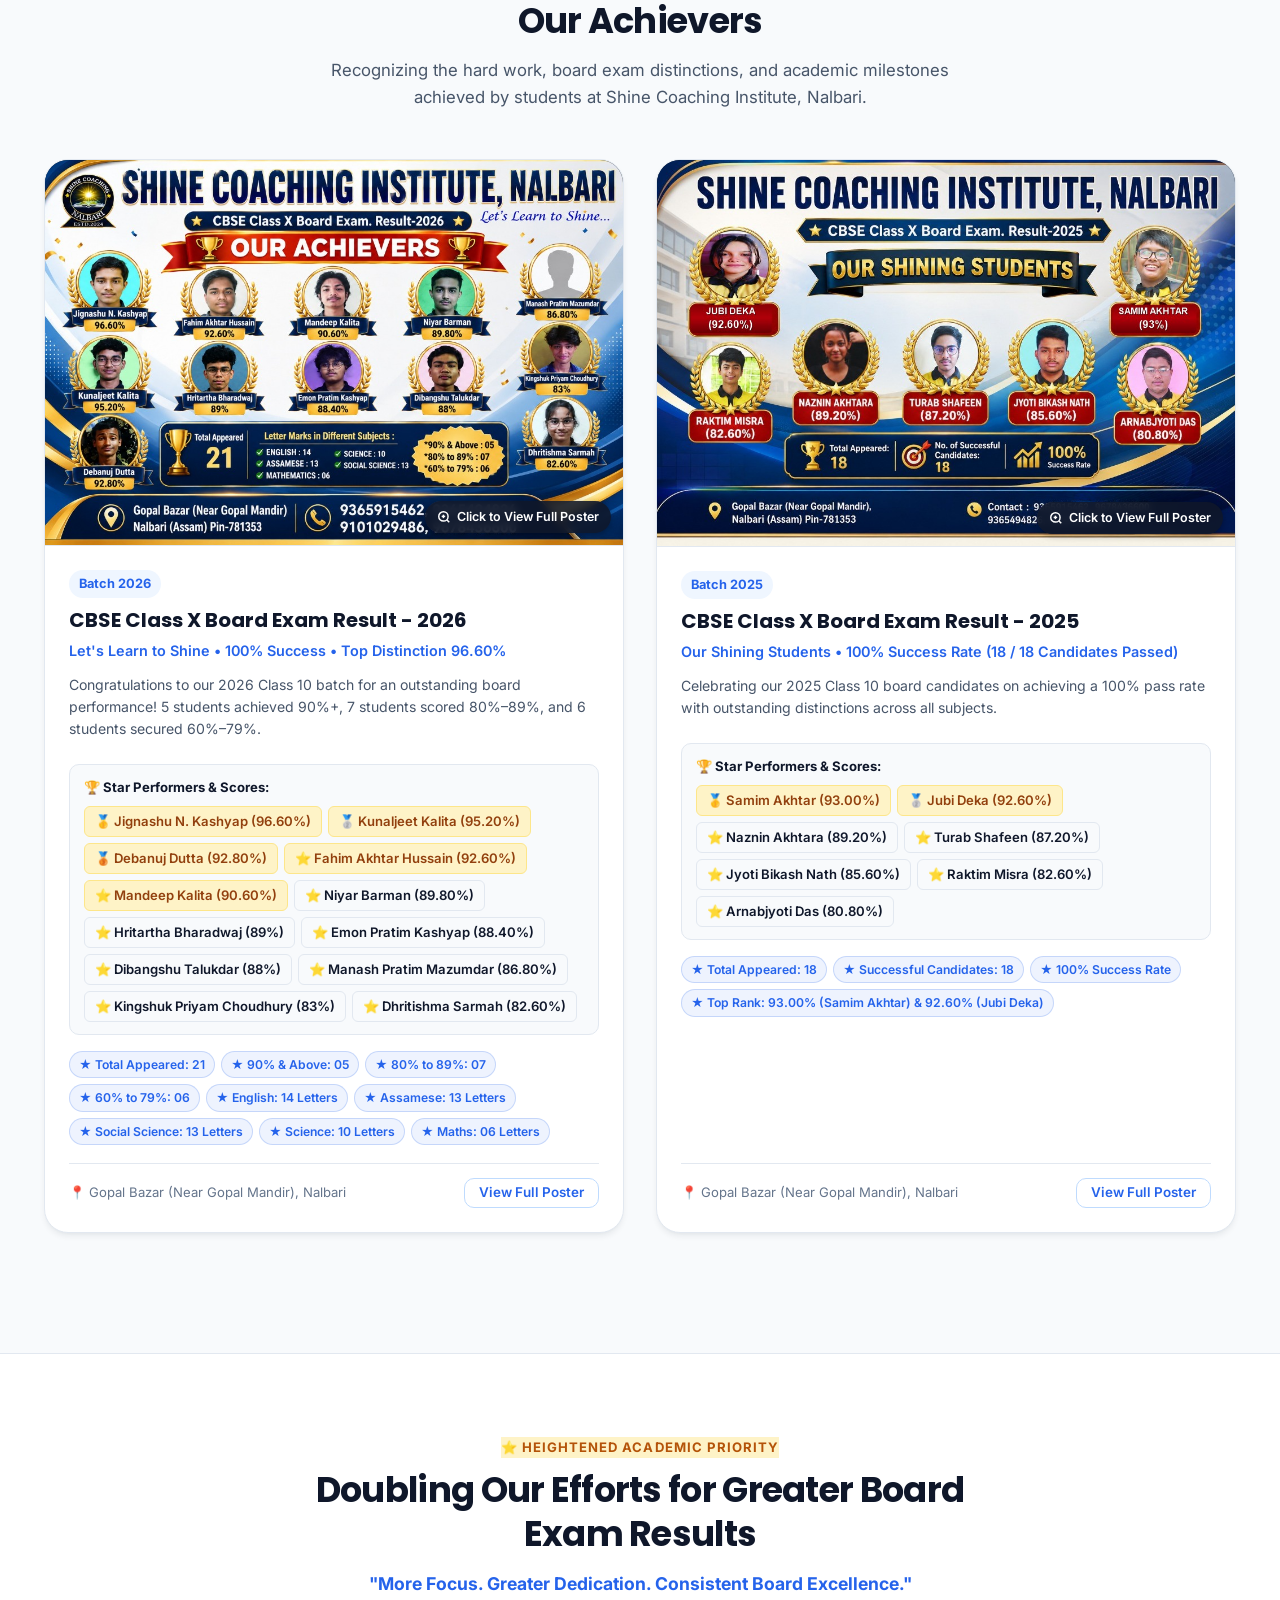
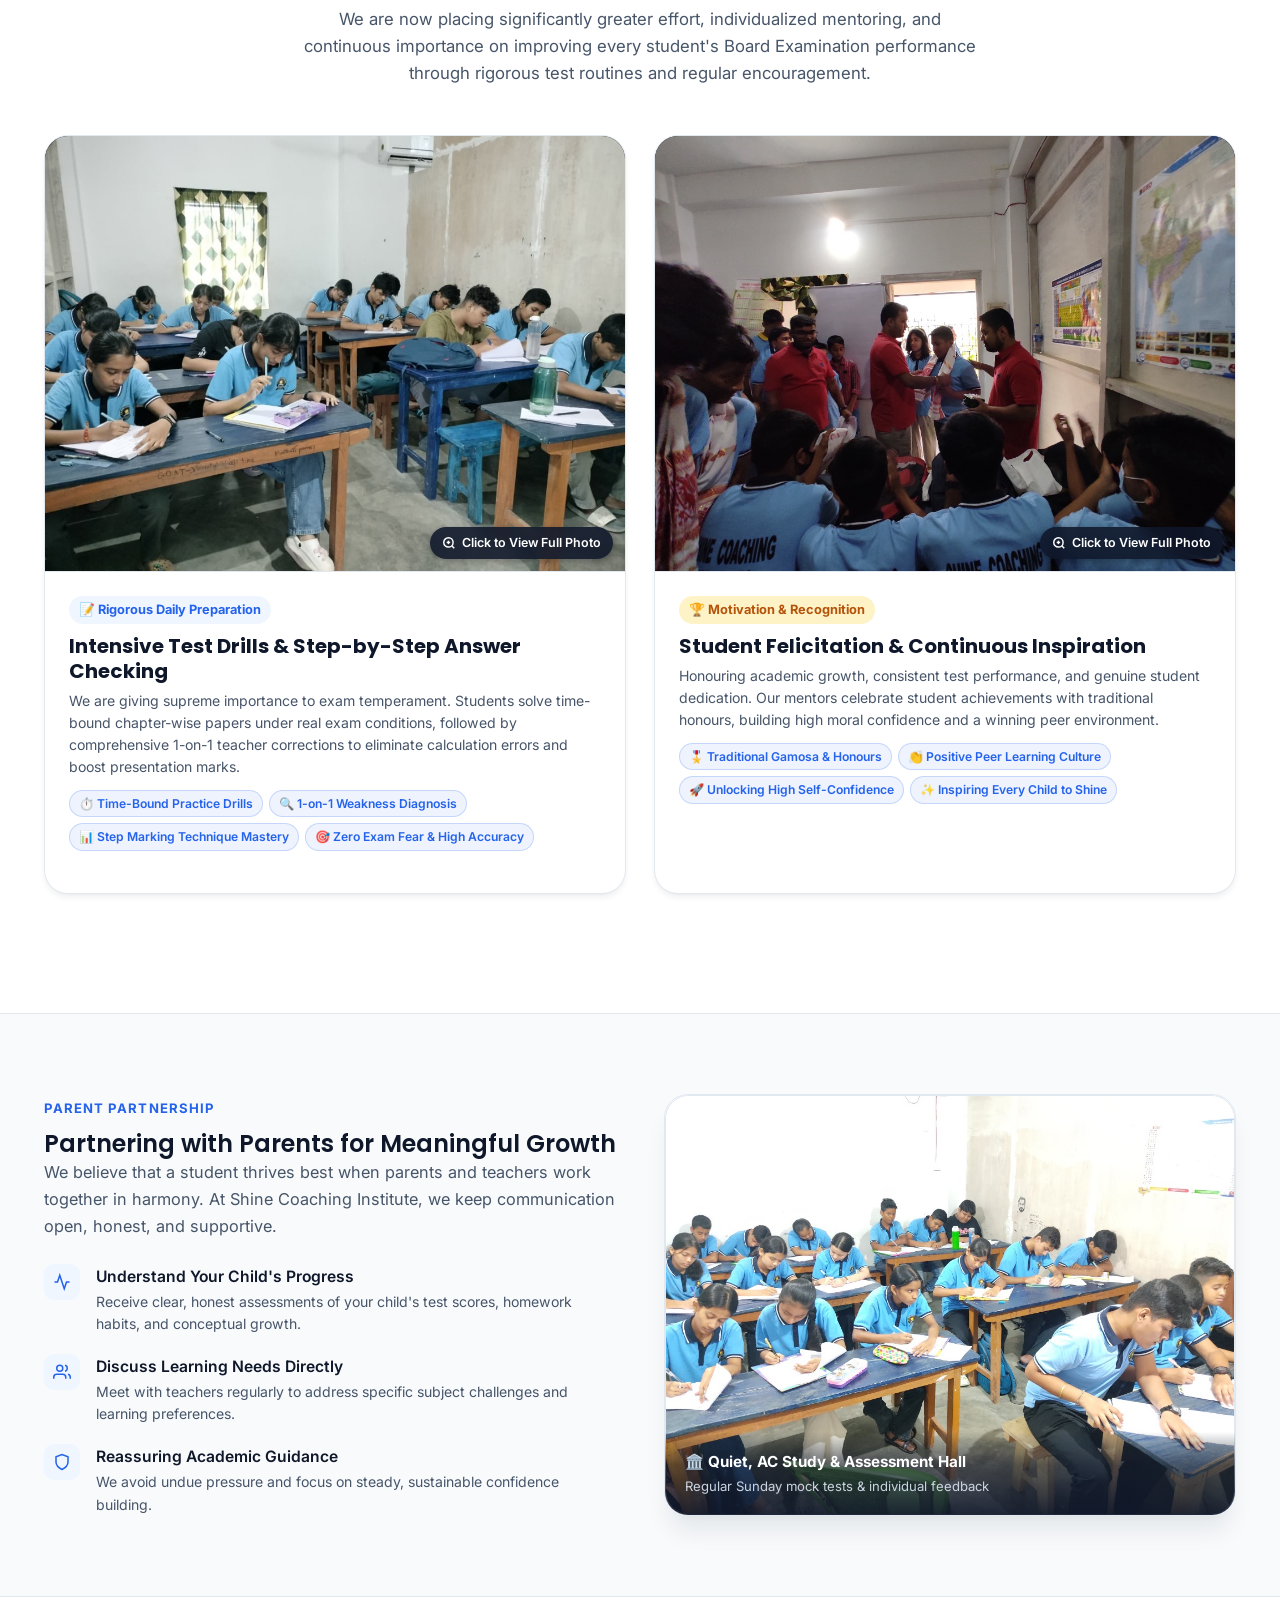
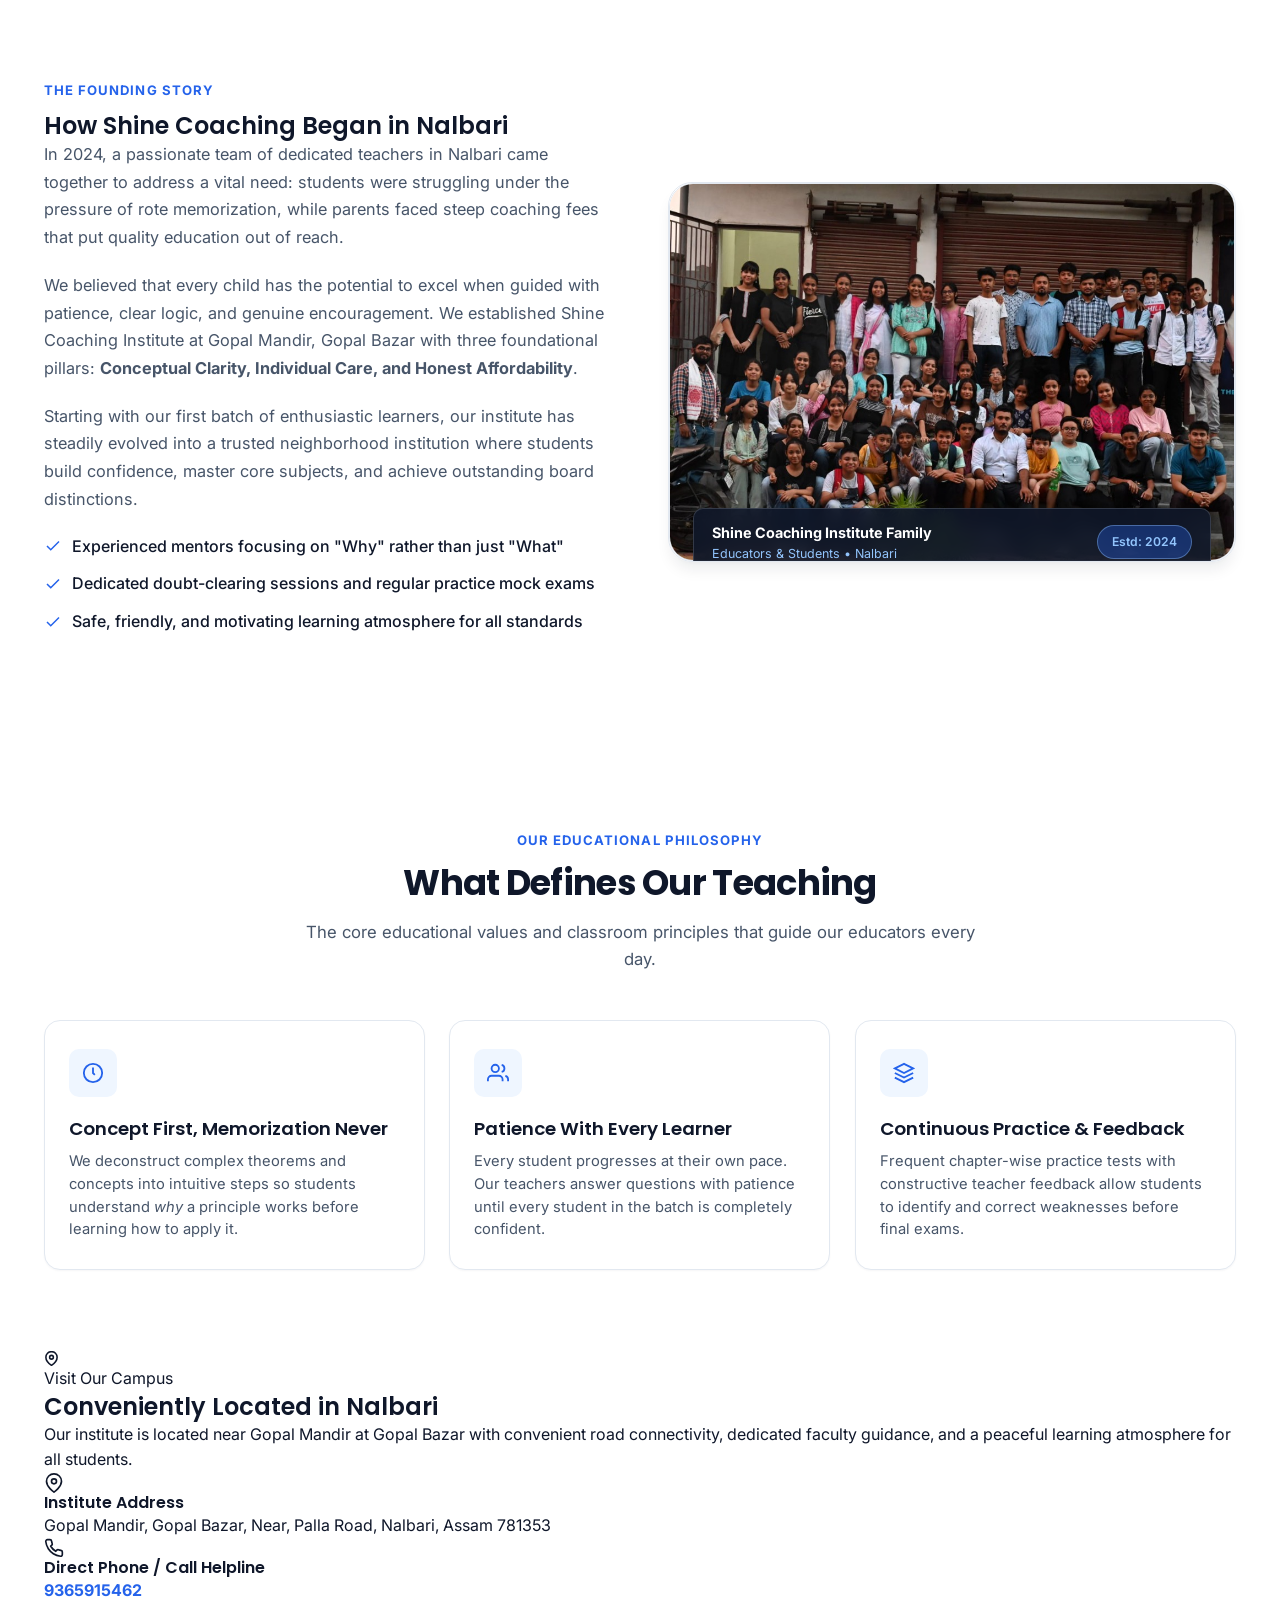
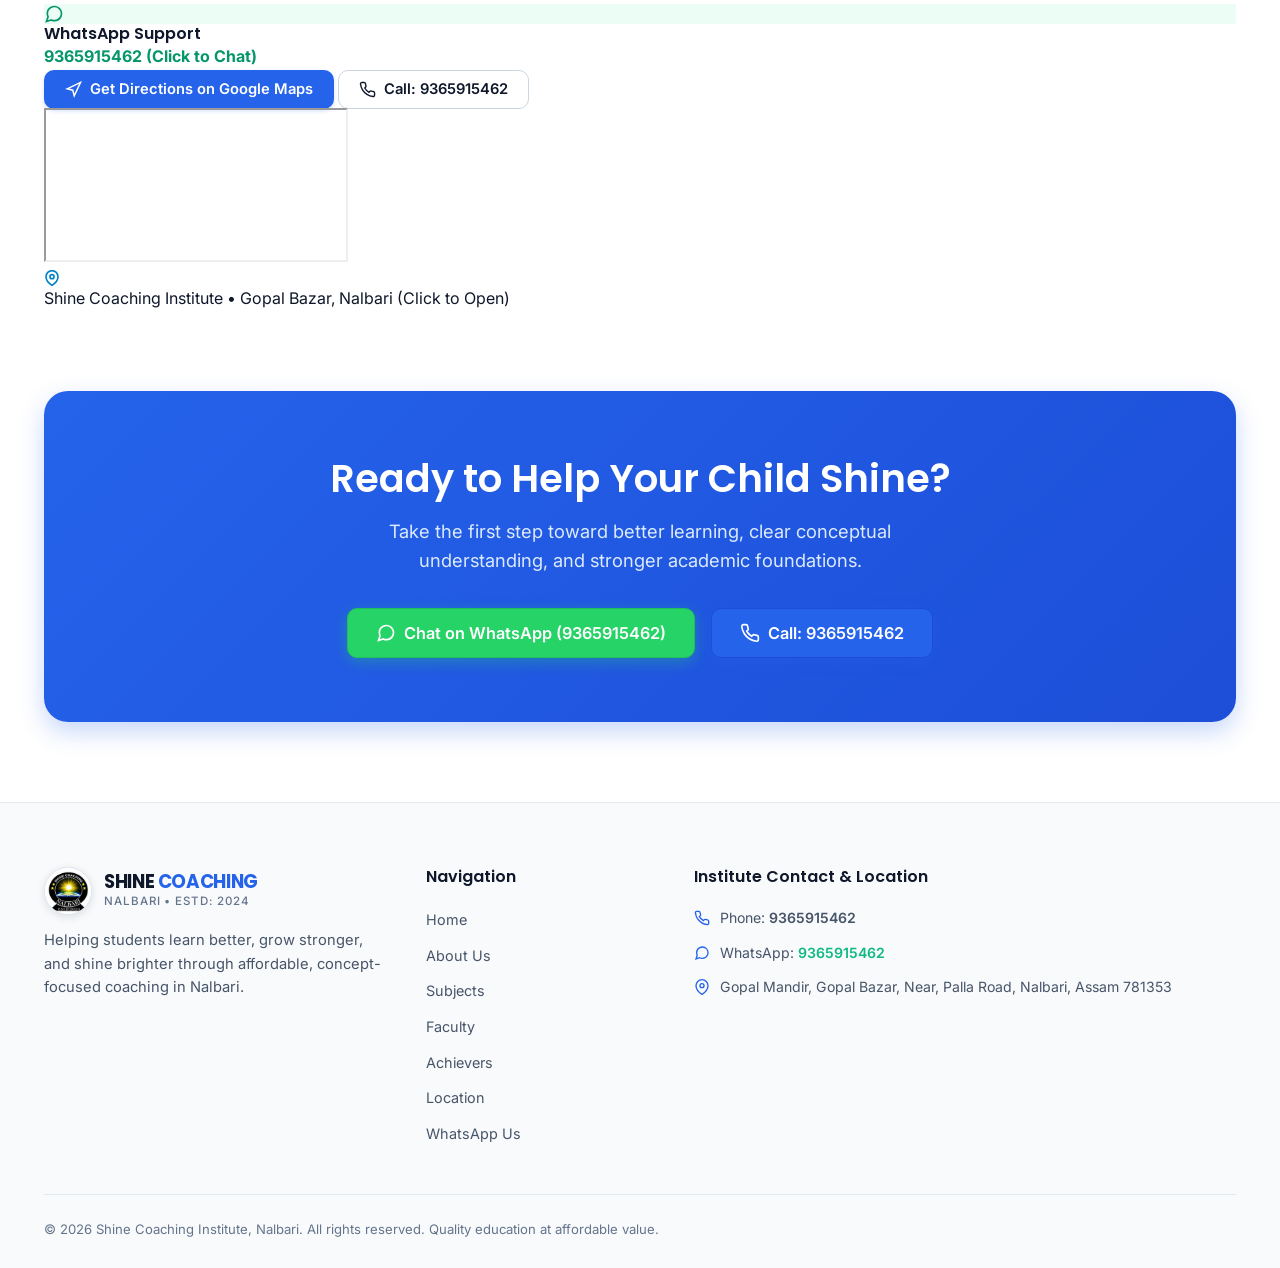
==== commit f43235fa: "Add files via upload" ====
--- a/index.html
+++ b/index.html
@@ -25,6 +25,8 @@
     <meta name="twitter:image" content="https://shine-coaching-institute2.vercel.app/assets/images/logo.png">
 
     <link rel="stylesheet" href="css/main.css">
+    <link rel="stylesheet" href="css/page-load.css">
+    <link rel="stylesheet" href="css/page-morph.css">
     <link rel="icon" type="image/png" href="assets/images/logo.png">
 
     <!-- Structured Data (Schema.org / JSON-LD) -->
@@ -57,6 +59,12 @@
     }
     </script>
 
+    <script>
+        if (sessionStorage.getItem('shine_preloader_shown')) {
+            document.documentElement.classList.add('preloader-bypassed');
+        }
+    </script>
+
     <!-- Google tag (gtag.js) -->
     <script async src="https://www.googletagmanager.com/gtag/js?id=G-TQLQ5SBEQ4"></script>
     <script>
@@ -69,8 +77,24 @@
 </head>
 <body>
 
-    <!-- Top Info Bar -->
-    <div class="top-bar">
+    <!-- PRELOADER CHOREOGRAPHY (Logo -> Expanding Line -> Content Fade) -->
+    <div id="site-preloader">
+        <div class="preloader-content">
+            <img src="assets/images/logo.png" alt="Shine Coaching Institute Logo" class="preloader-logo">
+            <div class="preloader-title">SHINE <span>COACHING</span></div>
+            <div class="preloader-sub">Quality • Care • Affordable</div>
+            <div class="preloader-line-container">
+                <div class="preloader-line-bar"></div>
+            </div>
+        </div>
+    </div>
+
+    <!-- ==========================================================================
+         TOP HEADER OVERLAY (SEAMLESSLY FLOATING OVER FULL-COVER HERO)
+         ========================================================================== -->
+    <header class="site-header-overlay" id="siteHeader">
+        <!-- Top Info Bar -->
+        <div class="top-bar">
         <div class="container top-bar-inner">
             <div class="top-bar-item">
                 <svg viewBox="0 0 24 24" fill="none" stroke="currentColor" stroke-width="2"><path d="M22 16.92v3a2 2 0 0 1-2.18 2 19.79 19.79 0 0 1-8.63-3.07 19.5 19.5 0 0 1-6-6 19.79 19.79 0 0 1-3.07-8.67A2 2 0 0 1 4.11 2h3a2 2 0 0 1 2 1.72 12.84 12.84 0 0 0 .7 2.81 2 2 0 0 1-.45 2.11L8.09 9.91a16 16 0 0 0 6 6l1.27-1.27a2 2 0 0 1 2.11-.45 12.84 12.84 0 0 0 2.81.7A2 2 0 0 1 22 16.92z"></path></svg>
@@ -142,67 +166,159 @@
             </div>
         </div>
     </nav>
-
-    <!-- HERO SECTION -->
-    <header class="hero-section">
-        <div class="container">
-            <div class="hero-grid">
-                <div class="hero-content reveal">
-                    <div class="badge-pill">
-                        <span class="badge-dot"></span>
-                        <span>Specialized Coaching for Class 7, 8, 9 &amp; 10</span>
-                    </div>
-                    <h1 class="hero-title" id="heroTitle">
-                        <span class="highlight">Building Strong Students.</span> Creating Brighter Futures.
-                    </h1>
-                    <p class="hero-subtitle" id="heroSubtitle">
-                        Quality education, personal attention, and strong academic foundations in Mathematics, Science, Social Science, English, with Class 9 &amp; 10 special options in Chemistry &amp; Assamese.
-                    </p>
-                    <div class="hero-cta-group">
-                        <a href="https://wa.me/919365915462?text=Hello%20Shine%20Coaching%20Institute%2C%20I%20want%20to%20inquire%20about%20admissions%20and%20classes." target="_blank" rel="noopener noreferrer" class="btn btn-whatsapp btn-lg">
-                            <svg width="20" height="20" viewBox="0 0 24 24" fill="none" stroke="currentColor" stroke-width="2"><path d="M21 11.5a8.38 8.38 0 0 1-.9 3.8 8.5 8.5 0 0 1-7.6 4.7 8.38 8.38 0 0 1-3.8-.9L3 21l1.9-5.7a8.38 8.38 0 0 1-.9-3.8 8.5 8.5 0 0 1 4.7-7.6 8.38 8.38 0 0 1 3.8-.9h.5a8.48 8.48 0 0 1 8 8v.5z"></path></svg>
-                            CHAT ON WHATSAPP (9365915462)
-                        </a>
-                        <a href="tel:9365915462" class="btn btn-call btn-lg">
-                            <svg width="20" height="20" viewBox="0 0 24 24" fill="none" stroke="currentColor" stroke-width="2"><path d="M22 16.92v3a2 2 0 0 1-2.18 2 19.79 19.79 0 0 1-8.63-3.07 19.5 19.5 0 0 1-6-6 19.79 19.79 0 0 1-3.07-8.67A2 2 0 0 1 4.11 2h3a2 2 0 0 1 2 1.72 12.84 12.84 0 0 0 .7 2.81 2 2 0 0 1-.45 2.11L8.09 9.91a16 16 0 0 0 6 6l1.27-1.27a2 2 0 0 1 2.11-.45 12.84 12.84 0 0 0 2.81.7A2 2 0 0 1 22 16.92z"></path></svg>
-                            CALL INSTITUTE DIRECTLY
-                        </a>
-                    </div>
-                    <div class="hero-trust-row">
-                        <div class="trust-item">
-                            <div class="trust-icon"><svg width="16" height="16" viewBox="0 0 24 24" fill="none" stroke="currentColor" stroke-width="2"><path d="M22 11.08V12a10 10 0 1 1-5.93-9.14"></path><polyline points="22 4 12 14.01 9 11.01"></polyline></svg></div>
-                            <span>Personalized Mentorship</span>
-                        </div>
-                        <div class="trust-item">
-                            <div class="trust-icon"><svg width="16" height="16" viewBox="0 0 24 24" fill="none" stroke="currentColor" stroke-width="2"><path d="M12 2v20M17 5H9.5a3.5 3.5 0 0 0 0 7h5a3.5 3.5 0 0 1 0 7H6"></path></svg></div>
-                            <span>Affordable Fee Model</span>
-                        </div>
-                        <div class="trust-item">
-                            <div class="trust-icon"><svg width="16" height="16" viewBox="0 0 24 24" fill="none" stroke="currentColor" stroke-width="2"><circle cx="12" cy="12" r="10"></circle><polyline points="12 6 12 12 14 14"></polyline></svg></div>
-                            <span>Free Demo Session</span>
-                        </div>
-                    </div>
-                </div>
-
-                <div class="hero-media-wrapper reveal-right">
-                    <div class="hero-visual-card">
+    </header>
+
+    <!-- ==========================================================================
+     TRANSFORMER HERO SECTION (FULL-COVER HERO VIEWPORT & CLASSIC BOUNDARIES)
+     ========================================================================== -->
+    <header class="hero-section hero-fullcover-showcase" id="heroTransformer">
+        <!-- CLASSIC LUXURY TRANSFORMER CONTAINER (FULL VIEWPORT COVERAGE) -->
+        <div class="transformer-fullcover-container" id="transformerCardContainer">
+
+                <!-- 3D TRANSFORMER CARD (FULL-COVER IMAGE FLIP) -->
+                <div class="transformer-card-3d" id="transformerCard3D">
+                    <!-- FACE 1: HOME CLASSROOM -->
+                    <div class="transformer-face face-home">
                         <img src="assets/images/hero_classroom.jpg" alt="Coaching classroom environment at Shine Coaching Institute, Nalbari" class="hero-main-img">
-                        <div class="hero-floating-badge">
-                            <div class="floating-badge-icon">
-                                <svg width="22" height="22" viewBox="0 0 24 24" fill="none" stroke="currentColor" stroke-width="2"><path d="M22 11.08V12a10 10 0 1 1-5.93-9.14"></path><polyline points="22 4 12 14.01 9 11.01"></polyline></svg>
-                            </div>
-                            <div>
-                                <div class="floating-badge-title">Concept Clarity Guaranteed</div>
-                                <div class="floating-badge-sub">Step-by-step problem solving</div>
-                            </div>
-                        </div>
-                    </div>
-                </div>
-            </div>
-        </div>
+                        <div class="hero-cover-cinematic-overlay"></div>
+                    </div>
+
+                    <!-- FACE 2: ABOUT TEACHERS & FAMILY -->
+                    <div class="transformer-face face-about">
+                        <img src="assets/images/about_teachers.jpg" alt="Teachers and Students of Shine Coaching Institute, Nalbari" class="hero-main-img">
+                        <div class="hero-cover-cinematic-overlay"></div>
+                    </div>
+                </div>
+
+                <!-- KINETIC CONTENT STAGE OVER FULL-COVER HERO -->
+                <div class="hero-cover-content-stage">
+                    <div class="hero-cover-inner">
+                        
+                        <!-- KINETIC TRANSFORMER TEXT STAGE -->
+                        <div class="transformer-text-container" id="transformerTextStage">
+                            
+                            <!-- PANE A: HOME STATE -->
+                            <div class="transformer-text-pane pane-home pane-active" id="paneHome">
+                                <div class="badge-pill classic-gold-pill">
+                                    <span class="badge-dot gold-dot"></span>
+                                    <span>Specialized Coaching for Class 7, 8, 9 &amp; 10 • Nalbari</span>
+                                </div>
+                                <h1 class="hero-title hero-cover-title" id="heroTitle">
+                                    <span class="highlight gold-highlight">Building Strong Students.</span> Creating Brighter Futures.
+                                </h1>
+                                <p class="hero-subtitle hero-cover-sub" id="heroSubtitle">
+                                    Quality education, personal attention, and strong academic foundations in Mathematics, Science, Social Science, English, with Class 9 &amp; 10 special options in Chemistry &amp; Assamese.
+                                </p>
+                                <div class="hero-cta-group">
+                                    <a href="https://wa.me/919365915462?text=Hello%20Shine%20Coaching%20Institute%2C%20I%20want%20to%20inquire%20about%20admissions%20and%20classes." target="_blank" rel="noopener noreferrer" class="btn btn-whatsapp btn-lg classic-whatsapp-btn">
+                                        <svg width="20" height="20" viewBox="0 0 24 24" fill="none" stroke="currentColor" stroke-width="2"><path d="M21 11.5a8.38 8.38 0 0 1-.9 3.8 8.5 8.5 0 0 1-7.6 4.7 8.38 8.38 0 0 1-3.8-.9L3 21l1.9-5.7a8.38 8.38 0 0 1-.9-3.8 8.5 8.5 0 0 1 4.7-7.6 8.38 8.38 0 0 1 3.8-.9h.5a8.48 8.48 0 0 1 8 8v.5z"></path></svg>
+                                        CHAT ON WHATSAPP (9365915462)
+                                    </a>
+                                    <a href="tel:9365915462" class="btn btn-call btn-lg classic-call-btn">
+                                        <svg width="20" height="20" viewBox="0 0 24 24" fill="none" stroke="currentColor" stroke-width="2"><path d="M22 16.92v3a2 2 0 0 1-2.18 2 19.79 19.79 0 0 1-8.63-3.07 19.5 19.5 0 0 1-6-6 19.79 19.79 0 0 1-3.07-8.67A2 2 0 0 1 4.11 2h3a2 2 0 0 1 2 1.72 12.84 12.84 0 0 0 .7 2.81 2 2 0 0 1-.45 2.11L8.09 9.91a16 16 0 0 0 6 6l1.27-1.27a2 2 0 0 1 2.11-.45 12.84 12.84 0 0 0 2.81.7A2 2 0 0 1 22 16.92z"></path></svg>
+                                        CALL INSTITUTE DIRECTLY
+                                    </a>
+                                </div>
+                                <div class="hero-trust-row hero-cover-trust">
+                                    <div class="trust-item classic-trust-item">
+                                        <div class="trust-icon gold-icon"><svg width="16" height="16" viewBox="0 0 24 24" fill="none" stroke="currentColor" stroke-width="2"><path d="M22 11.08V12a10 10 0 1 1-5.93-9.14"></path><polyline points="22 4 12 14.01 9 11.01"></polyline></svg></div>
+                                        <span>Personalized Mentorship</span>
+                                    </div>
+                                    <div class="trust-item classic-trust-item">
+                                        <div class="trust-icon gold-icon"><svg width="16" height="16" viewBox="0 0 24 24" fill="none" stroke="currentColor" stroke-width="2"><path d="M12 2v20M17 5H9.5a3.5 3.5 0 0 0 0 7h5a3.5 3.5 0 0 1 0 7H6"></path></svg></div>
+                                        <span>Affordable Fee Model</span>
+                                    </div>
+                                    <div class="trust-item classic-trust-item">
+                                        <div class="trust-icon gold-icon"><svg width="16" height="16" viewBox="0 0 24 24" fill="none" stroke="currentColor" stroke-width="2"><circle cx="12" cy="12" r="10"></circle><polyline points="12 6 12 12 14 14"></polyline></svg></div>
+                                        <span>Free Demo Session</span>
+                                    </div>
+                                </div>
+                            </div>
+
+                            <!-- PANE B: ABOUT US TRANSFORMER STATE -->
+                            <div class="transformer-text-pane pane-about pane-inactive" id="paneAbout">
+                                <div class="badge-pill classic-gold-pill">
+                                    <span class="badge-dot gold-dot"></span>
+                                    <span>The Founding Story &amp; Mission • Nalbari</span>
+                                </div>
+                                <h1 class="hero-title hero-cover-title" id="aboutHeroTitle">
+                                    <span class="highlight gold-highlight">How Shine Began.</span> Guided by Care &amp; Logic.
+                                </h1>
+                                <p class="hero-subtitle hero-cover-sub" id="aboutHeroSubtitle">
+                                    Founded in 2024 by passionate educators in Nalbari to replace rote memorization with deep understanding, patient guidance, and honest affordable education for every child.
+                                </p>
+                                <div class="hero-cta-group">
+                                    <a href="#aboutStorySection" class="btn btn-primary btn-lg classic-gold-btn" onclick="document.getElementById('aboutStorySection').scrollIntoView({behavior:'smooth'}); return false;">
+                                        <svg width="20" height="20" viewBox="0 0 24 24" fill="none" stroke="currentColor" stroke-width="2"><polygon points="12 2 2 7 12 12 22 7 12 2"></polygon><polyline points="2 17 12 22 22 17"></polyline><polyline points="2 12 12 17 22 12"></polyline></svg>
+                                        EXPLORE OUR STORY
+                                    </a>
+                                    <a href="https://wa.me/919365915462?text=Hello%20Shine%20Coaching%20Institute%2C%20I%20want%20to%20learn%20more%20about%20your%20institute%20and%20values." target="_blank" rel="noopener noreferrer" class="btn btn-whatsapp btn-lg classic-whatsapp-btn">
+                                        <svg width="20" height="20" viewBox="0 0 24 24" fill="none" stroke="currentColor" stroke-width="2"><path d="M21 11.5a8.38 8.38 0 0 1-.9 3.8 8.5 8.5 0 0 1-7.6 4.7 8.38 8.38 0 0 1-3.8-.9L3 21l1.9-5.7a8.38 8.38 0 0 1-.9-3.8 8.5 8.5 0 0 1 4.7-7.6 8.38 8.38 0 0 1 3.8-.9h.5a8.48 8.48 0 0 1 8 8v.5z"></path></svg>
+                                        TALK TO TEACHERS
+                                    </a>
+                                </div>
+                                <div class="hero-trust-row hero-cover-trust">
+                                    <div class="trust-item classic-trust-item">
+                                        <div class="trust-icon gold-icon"><svg width="16" height="16" viewBox="0 0 24 24" fill="none" stroke="currentColor" stroke-width="2"><polyline points="20 6 9 17 4 12"></polyline></svg></div>
+                                        <span>Concept First, Never Rote</span>
+                                    </div>
+                                    <div class="trust-item classic-trust-item">
+                                        <div class="trust-icon gold-icon"><svg width="16" height="16" viewBox="0 0 24 24" fill="none" stroke="currentColor" stroke-width="2"><polyline points="20 6 9 17 4 12"></polyline></svg></div>
+                                        <span>Patient 1-on-1 Mentoring</span>
+                                    </div>
+                                    <div class="trust-item classic-trust-item">
+                                        <div class="trust-icon gold-icon"><svg width="16" height="16" viewBox="0 0 24 24" fill="none" stroke="currentColor" stroke-width="2"><polyline points="20 6 9 17 4 12"></polyline></svg></div>
+                                        <span>Safe, Friendly Atmosphere</span>
+                                    </div>
+                                </div>
+                            </div>
+
+                        </div>
+
+                        <!-- CLASSIC ACADEMY STATUS BADGE (BOTTOM RIGHT) -->
+                        <div class="hero-cover-floating-badge">
+                            <div class="floating-badge-home classic-badge-box">
+                                <div class="floating-badge-icon classic-badge-icon">
+                                    <svg width="22" height="22" viewBox="0 0 24 24" fill="none" stroke="currentColor" stroke-width="2"><path d="M22 11.08V12a10 10 0 1 1-5.93-9.14"></path><polyline points="22 4 12 14.01 9 11.01"></polyline></svg>
+                                </div>
+                                <div>
+                                    <div class="floating-badge-title">Concept Clarity Guaranteed</div>
+                                    <div class="floating-badge-sub">Step-by-step problem solving</div>
+                                </div>
+                            </div>
+                            <div class="floating-badge-about classic-badge-box">
+                                <div class="floating-badge-icon classic-badge-icon">
+                                    <svg width="22" height="22" viewBox="0 0 24 24" fill="none" stroke="currentColor" stroke-width="2"><path d="M17 21v-2a4 4 0 0 0-4-4H5a4 4 0 0 0-4 4v2"></path><circle cx="9" cy="7" r="4"></circle><path d="M23 21v-2a4 4 0 0 0-3-3.87"></path><path d="M16 3.13a4 4 0 0 1 0 7.75"></path></svg>
+                                </div>
+                                <div>
+                                    <div class="floating-badge-title">Shine Coaching Family</div>
+                                    <div class="floating-badge-sub">Educators &amp; Students • Nalbari</div>
+                                </div>
+                            </div>
+                        </div>
+
+                    </div>
+                </div>
+
+                <!-- CLASSIC ARCHITECTURAL BOTTOM BOUNDARY -->
+                <div class="hero-bottom-boundary" aria-hidden="true">
+                    <div class="boundary-line"></div>
+                    <div class="boundary-crest">
+                        <svg width="18" height="18" viewBox="0 0 24 24" fill="none" stroke="currentColor" stroke-width="2">
+                            <polygon points="12 2 15.09 8.26 22 9.27 17 14.14 18.18 21.02 12 17.77 5.82 21.02 7 14.14 2 9.27 8.91 8.26 12 2"></polygon>
+                        </svg>
+                    </div>
+                    <div class="boundary-line"></div>
+                </div>
+
+            </div>
     </header>
 
-    <!-- EXCLUSIVE STATS BAR WITH SMOOTH COUNTER ANIMATIONS -->
+    <!-- ==========================================
+         HOME SECTIONS CONTAINER
+         ========================================== -->
+    <div id="homeSectionsContainer" class="mode-section-container mode-visible">
+<!-- EXCLUSIVE STATS BAR WITH SMOOTH COUNTER ANIMATIONS -->
     <section class="hero-stats-bar">
         <div class="container">
             <div class="hero-stats-grid reveal">
@@ -883,7 +999,101 @@
         </div>
     </section>
 
-    <!-- ==========================================================================
+        </div> <!-- END HOME SECTIONS CONTAINER -->
+
+    <!-- ==========================================
+         ABOUT SECTIONS CONTAINER (TRANSFORMER MODE)
+         ========================================== -->
+    <div id="aboutSectionsContainer" class="mode-section-container mode-hidden">
+<!-- SECTION 1: STORY OF SHINE COACHING -->
+        <section class="section" id="aboutStorySection">
+            <div class="container">
+                <div class="about-intro-grid" style="align-items: center;">
+                    <div class="about-intro-content reveal-left">
+                        <span class="section-badge">The Founding Story</span>
+                        <h2>How Shine Coaching Began in Nalbari</h2>
+                        <p>
+                            In 2024, a passionate team of dedicated teachers in Nalbari came together to address a vital need: students were struggling under the pressure of rote memorization, while parents faced steep coaching fees that put quality education out of reach.
+                        </p>
+                        <p>
+                            We believed that every child has the potential to excel when guided with patience, clear logic, and genuine encouragement. We established Shine Coaching Institute at Gopal Mandir, Gopal Bazar with three foundational pillars: <strong>Conceptual Clarity, Individual Care, and Honest Affordability</strong>.
+                        </p>
+                        <p>
+                            Starting with our first batch of enthusiastic learners, our institute has steadily evolved into a trusted neighborhood institution where students build confidence, master core subjects, and achieve outstanding board distinctions.
+                        </p>
+                        <ul class="values-checklist" style="margin-top: 20px;">
+                            <li>
+                                <svg viewBox="0 0 24 24" fill="none" stroke="currentColor" stroke-width="2"><polyline points="20 6 9 17 4 12"></polyline></svg>
+                                Experienced mentors focusing on "Why" rather than just "What"
+                            </li>
+                            <li>
+                                <svg viewBox="0 0 24 24" fill="none" stroke="currentColor" stroke-width="2"><polyline points="20 6 9 17 4 12"></polyline></svg>
+                                Dedicated doubt-clearing sessions and regular practice mock exams
+                            </li>
+                            <li>
+                                <svg viewBox="0 0 24 24" fill="none" stroke="currentColor" stroke-width="2"><polyline points="20 6 9 17 4 12"></polyline></svg>
+                                Safe, friendly, and motivating learning atmosphere for all standards
+                            </li>
+                        </ul>
+                    </div>
+
+                    <div class="about-intro-visual reveal-right" style="position: relative;">
+                        <div style="position: relative; border-radius: var(--radius-xl); overflow: hidden; box-shadow: var(--shadow-lg); border: 1px solid var(--border-light);">
+                            <img src="assets/images/about_teachers.jpg" alt="Teachers and Students of Shine Coaching Institute, Nalbari" class="about-intro-img" style="width: 100%; height: auto; display: block; object-fit: cover;">
+                            <div class="about-photo-badge">
+                                <div>
+                                    <div class="about-photo-title">Shine Coaching Institute Family</div>
+                                    <div class="about-photo-sub">Educators &amp; Students • Nalbari</div>
+                                </div>
+                                <span class="badge-pill" style="margin: 0; background: rgba(37, 99, 235, 0.35); border-color: rgba(147, 197, 253, 0.4); color: #93C5FD; font-size: 0.76rem;">Estd: 2024</span>
+                            </div>
+                        </div>
+                    </div>
+                </div>
+            </div>
+        </section>
+
+        <!-- SECTION 2: TEACHING PHILOSOPHY & VALUES -->
+        <section class="section">
+            <div class="container">
+                <div class="section-header reveal text-center">
+                    <span class="section-badge">Our Educational Philosophy</span>
+                    <h2 class="section-title">What Defines Our Teaching</h2>
+                    <p class="section-desc">The core educational values and classroom principles that guide our educators every day.</p>
+                </div>
+
+                <div class="advantages-grid">
+                    <div class="adv-card reveal">
+                        <div class="adv-icon-box">
+                            <svg width="22" height="22" viewBox="0 0 24 24" fill="none" stroke="currentColor" stroke-width="2"><circle cx="12" cy="12" r="10"></circle><polyline points="12 6 12 12 14 14"></polyline></svg>
+                        </div>
+                        <h4>Concept First, Memorization Never</h4>
+                        <p>We deconstruct complex theorems and concepts into intuitive steps so students understand <em>why</em> a principle works before learning how to apply it.</p>
+                    </div>
+
+                    <div class="adv-card reveal">
+                        <div class="adv-icon-box">
+                            <svg width="22" height="22" viewBox="0 0 24 24" fill="none" stroke="currentColor" stroke-width="2"><path d="M17 21v-2a4 4 0 0 0-4-4H5a4 4 0 0 0-4 4v2"></path><circle cx="9" cy="7" r="4"></circle><path d="M23 21v-2a4 4 0 0 0-3-3.87"></path><path d="M16 3.13a4 4 0 0 1 0 7.75"></path></svg>
+                        </div>
+                        <h4>Patience With Every Learner</h4>
+                        <p>Every student progresses at their own pace. Our teachers answer questions with patience until every student in the batch is completely confident.</p>
+                    </div>
+
+                    <div class="adv-card reveal">
+                        <div class="adv-icon-box">
+                            <svg width="22" height="22" viewBox="0 0 24 24" fill="none" stroke="currentColor" stroke-width="2"><polygon points="12 2 2 7 12 12 22 7 12 2"></polygon><polyline points="2 17 12 22 22 17"></polyline><polyline points="2 12 12 17 22 12"></polyline></svg>
+                        </div>
+                        <h4>Continuous Practice &amp; Feedback</h4>
+                        <p>Frequent chapter-wise practice tests with constructive teacher feedback allow students to identify and correct weaknesses before final exams.</p>
+                    </div>
+                </div>
+            </div>
+        </section>
+    
+    </div> <!-- END ABOUT SECTIONS CONTAINER -->
+
+    <!-- SHARED COMMON SECTIONS -->
+<!-- ==========================================================================
          LOCATION & INTERACTIVE GOOGLE MAP SECTION
          ========================================================================== -->
     <section class="location-section" id="location">
@@ -954,7 +1164,7 @@
                         title="Shine Coaching Institute Nalbari Google Map Location">
                     </iframe>
                     <div class="map-badge-overlay">
-                        <svg width="16" height="16" viewBox="0 0 24 24" fill="none" stroke="#F59E0B" stroke-width="2.5"><path d="M21 10c0 7-9 13-9 13s-9-6-9-13a9 9 0 0 1 18 0z"></path><circle cx="12" cy="10" r="3"></circle></svg>
+                        <svg width="16" height="16" viewBox="0 0 24 24" fill="none" stroke="#0284C7" stroke-width="2.5"><path d="M21 10c0 7-9 13-9 13s-9-6-9-13a9 9 0 0 1 18 0z"></path><circle cx="12" cy="10" r="3"></circle></svg>
                         <span>Shine Coaching Institute • Gopal Bazar, Nalbari (Click to Open)</span>
                     </div>
                 </div>
@@ -981,8 +1191,10 @@
             </div>
         </div>
     </section>
-
-    <!-- FOOTER -->
+    </div> <!-- END VIEW: HOME -->
+
+    
+<!-- FOOTER -->
     <footer class="footer">
         <div class="container">
             <div class="footer-grid">
@@ -1060,5 +1272,7 @@
     <script src="js/config.js"></script>
     <script src="js/db.js"></script>
     <script src="js/main.js"></script>
+    <script src="js/page-load.js"></script>
+    <script src="js/page-morph.js"></script>
 </body>
 </html>
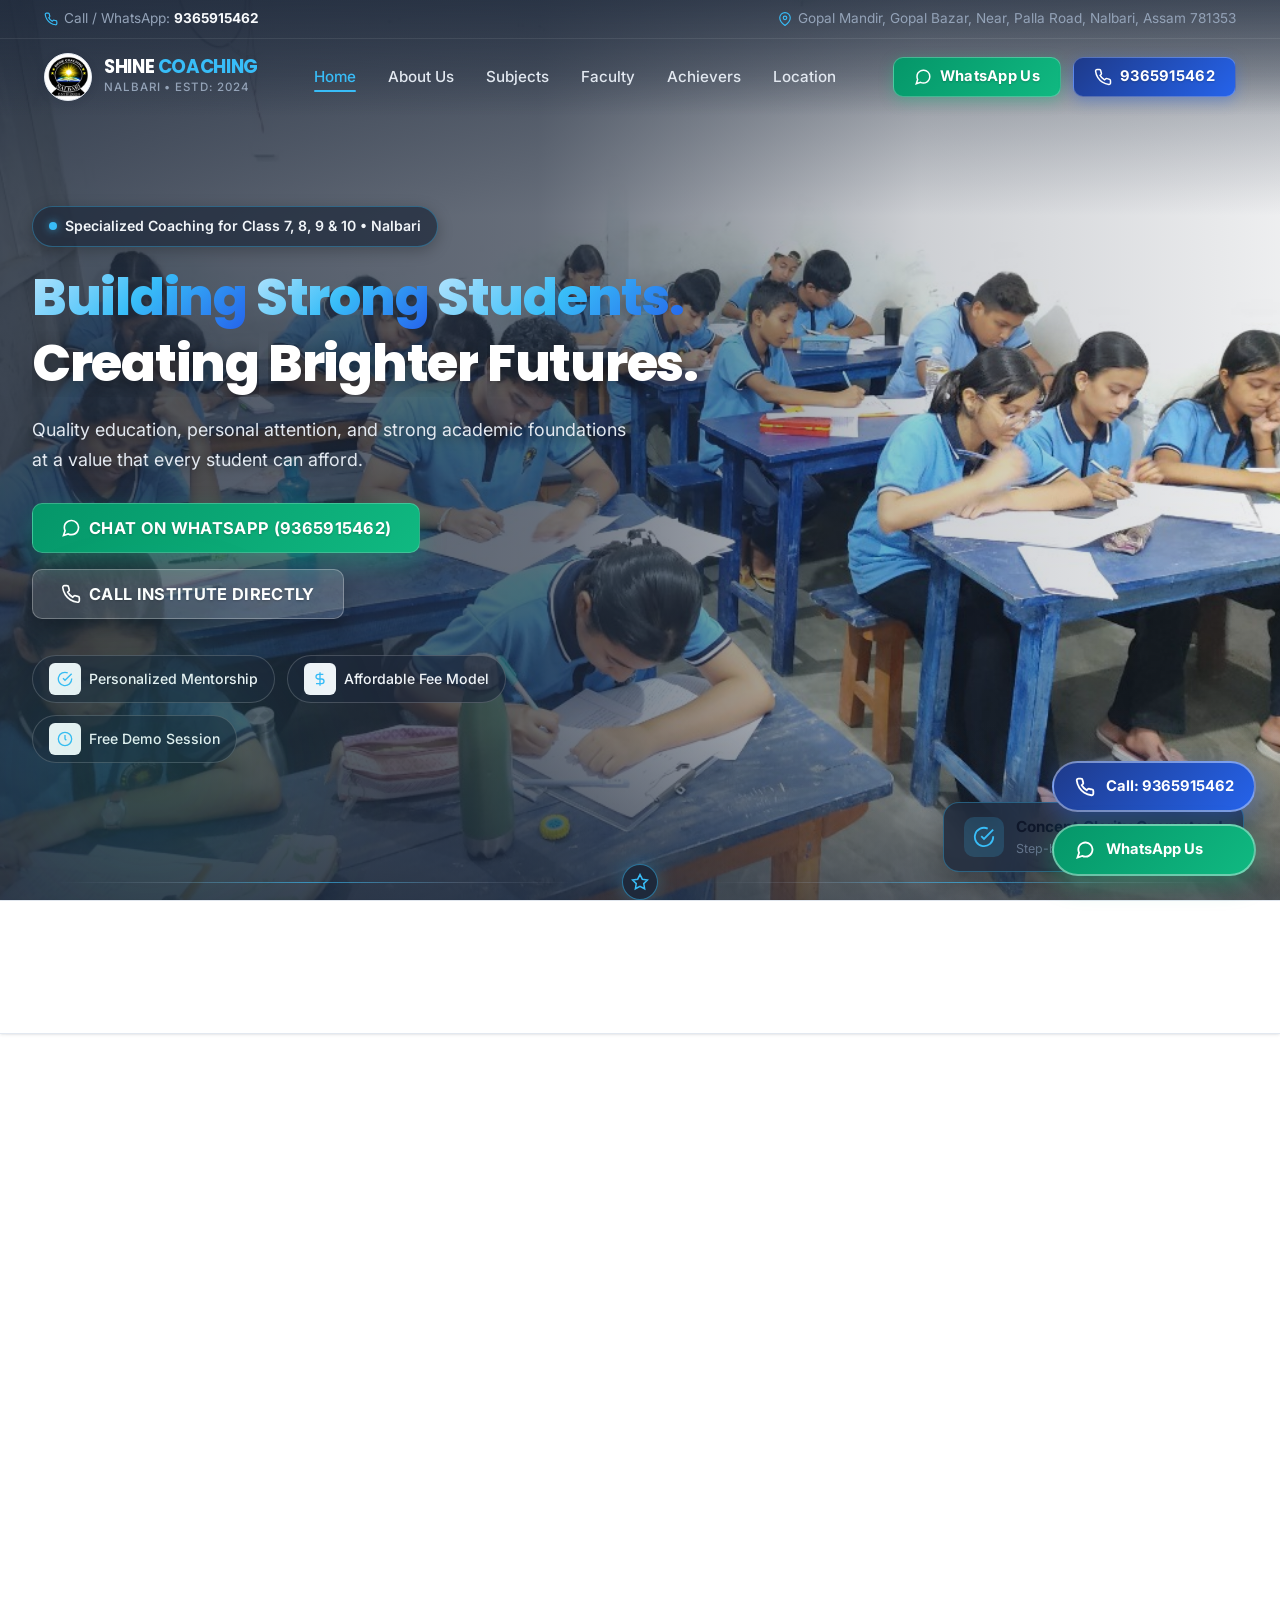
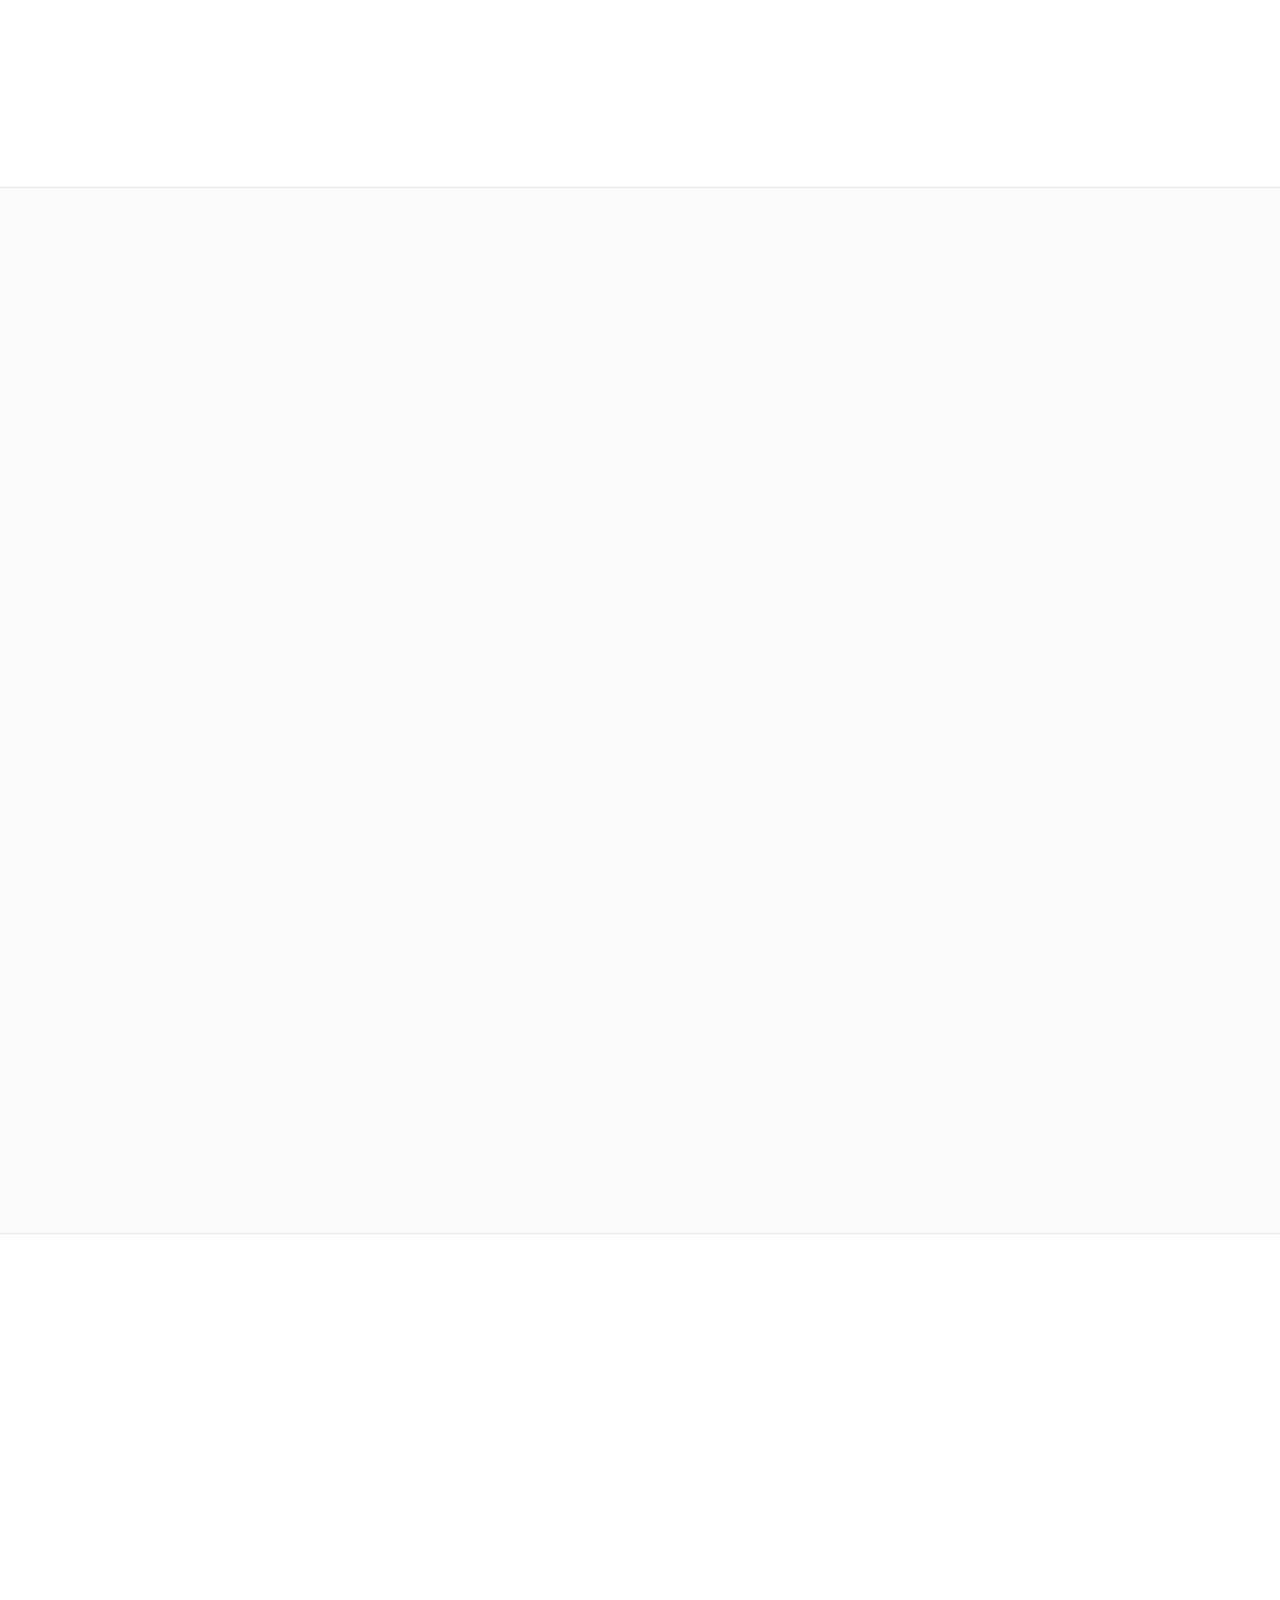
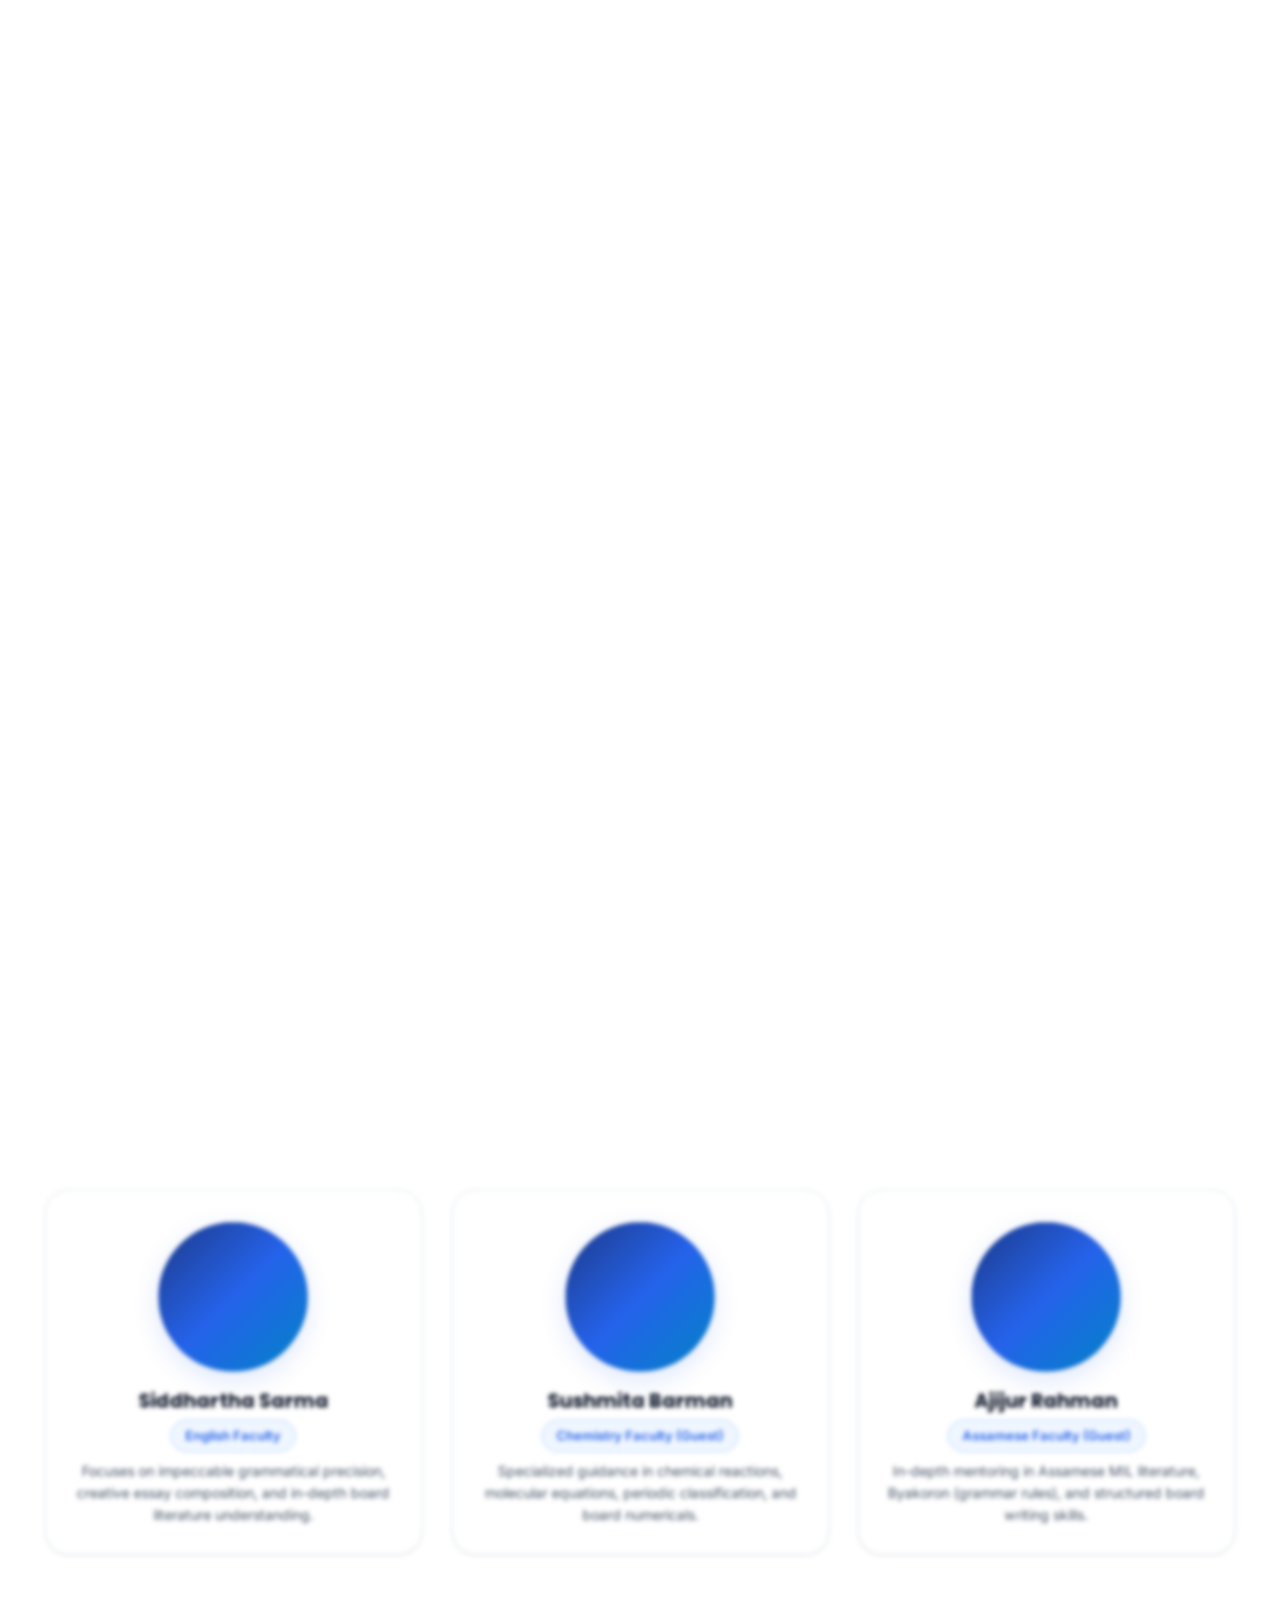
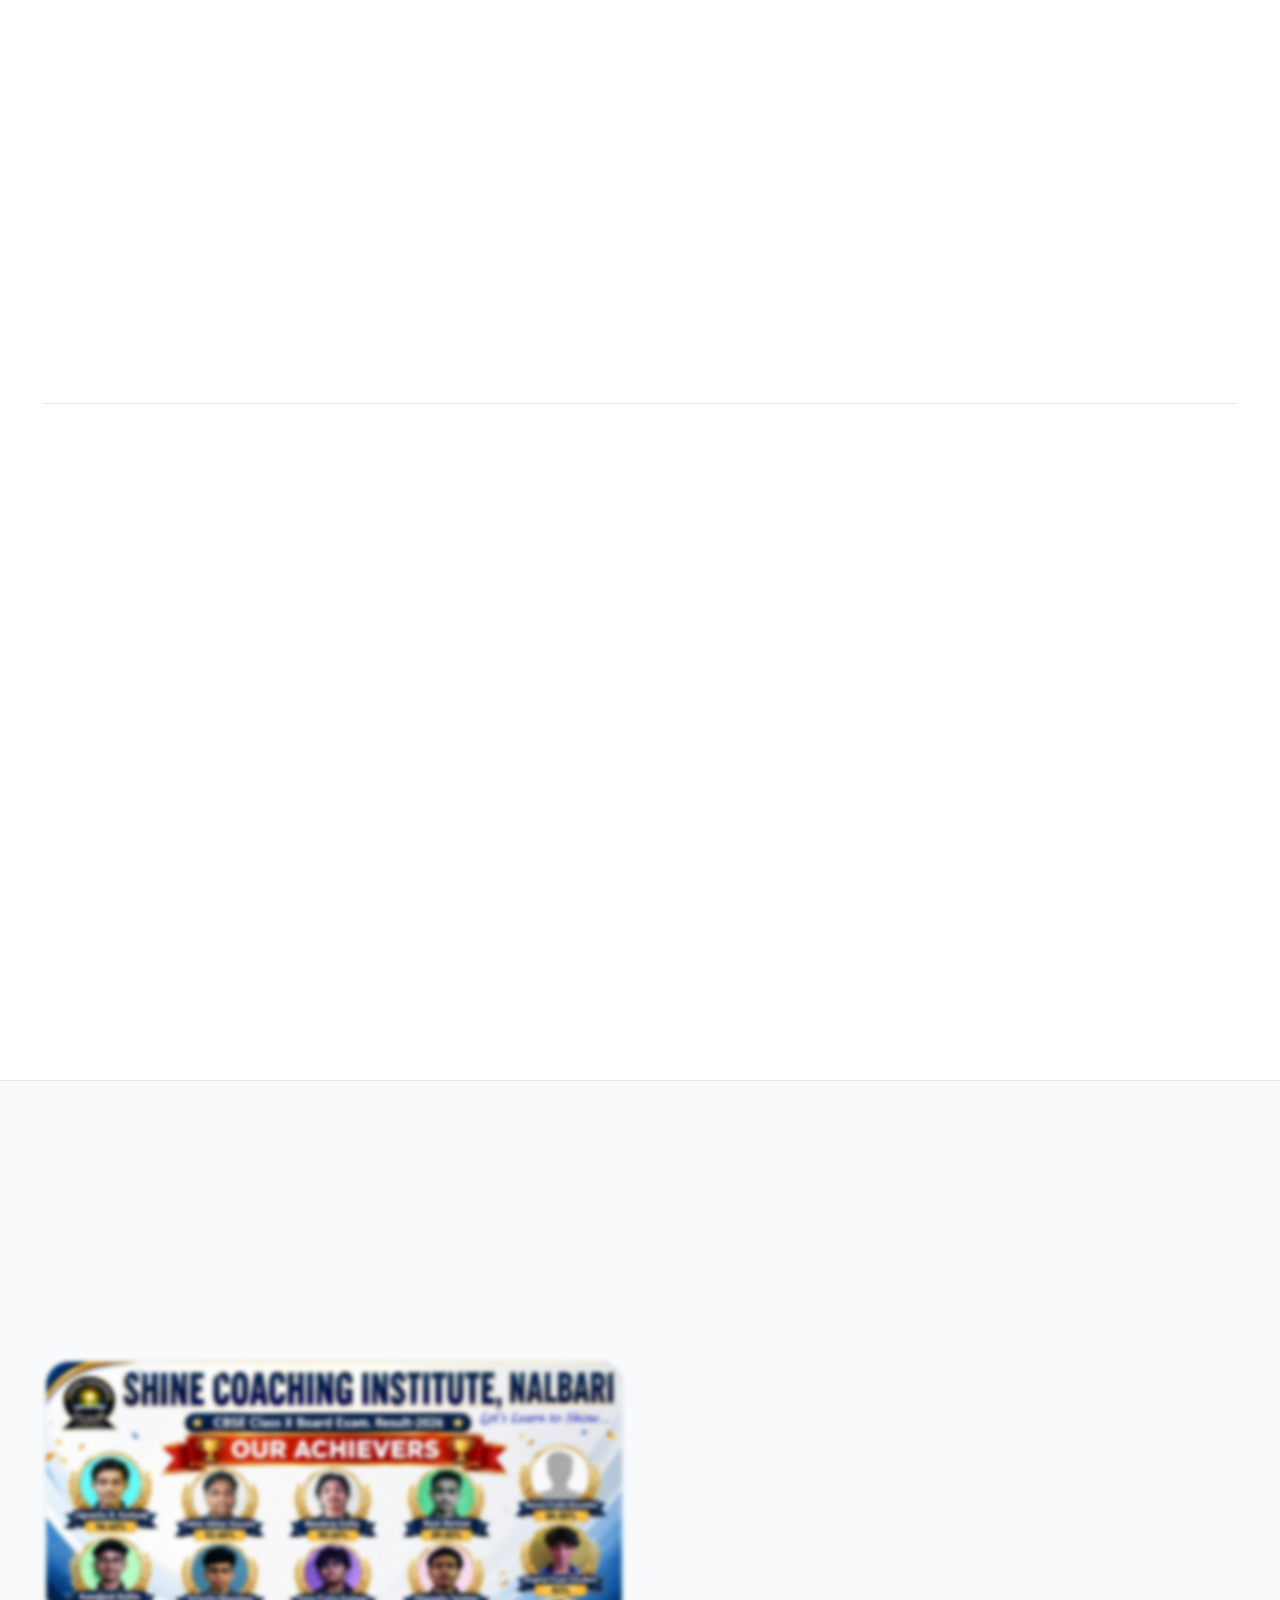
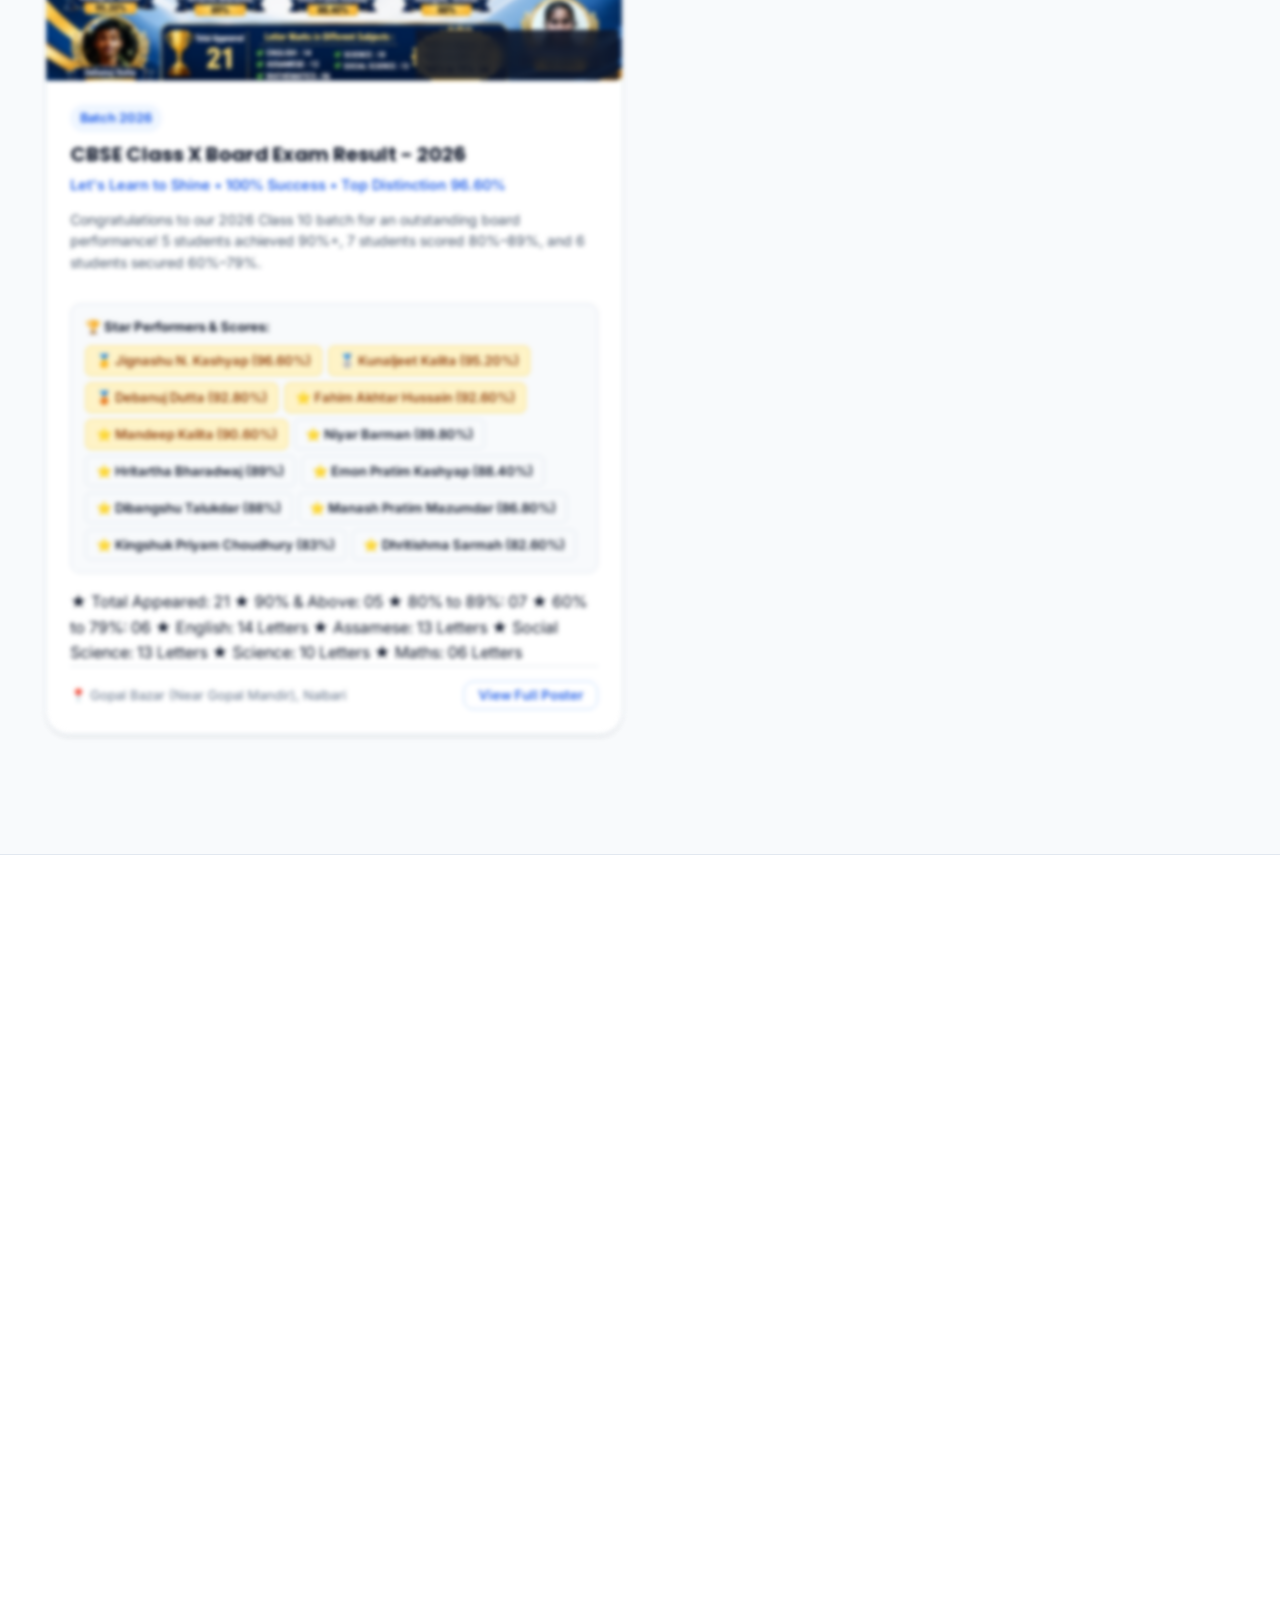
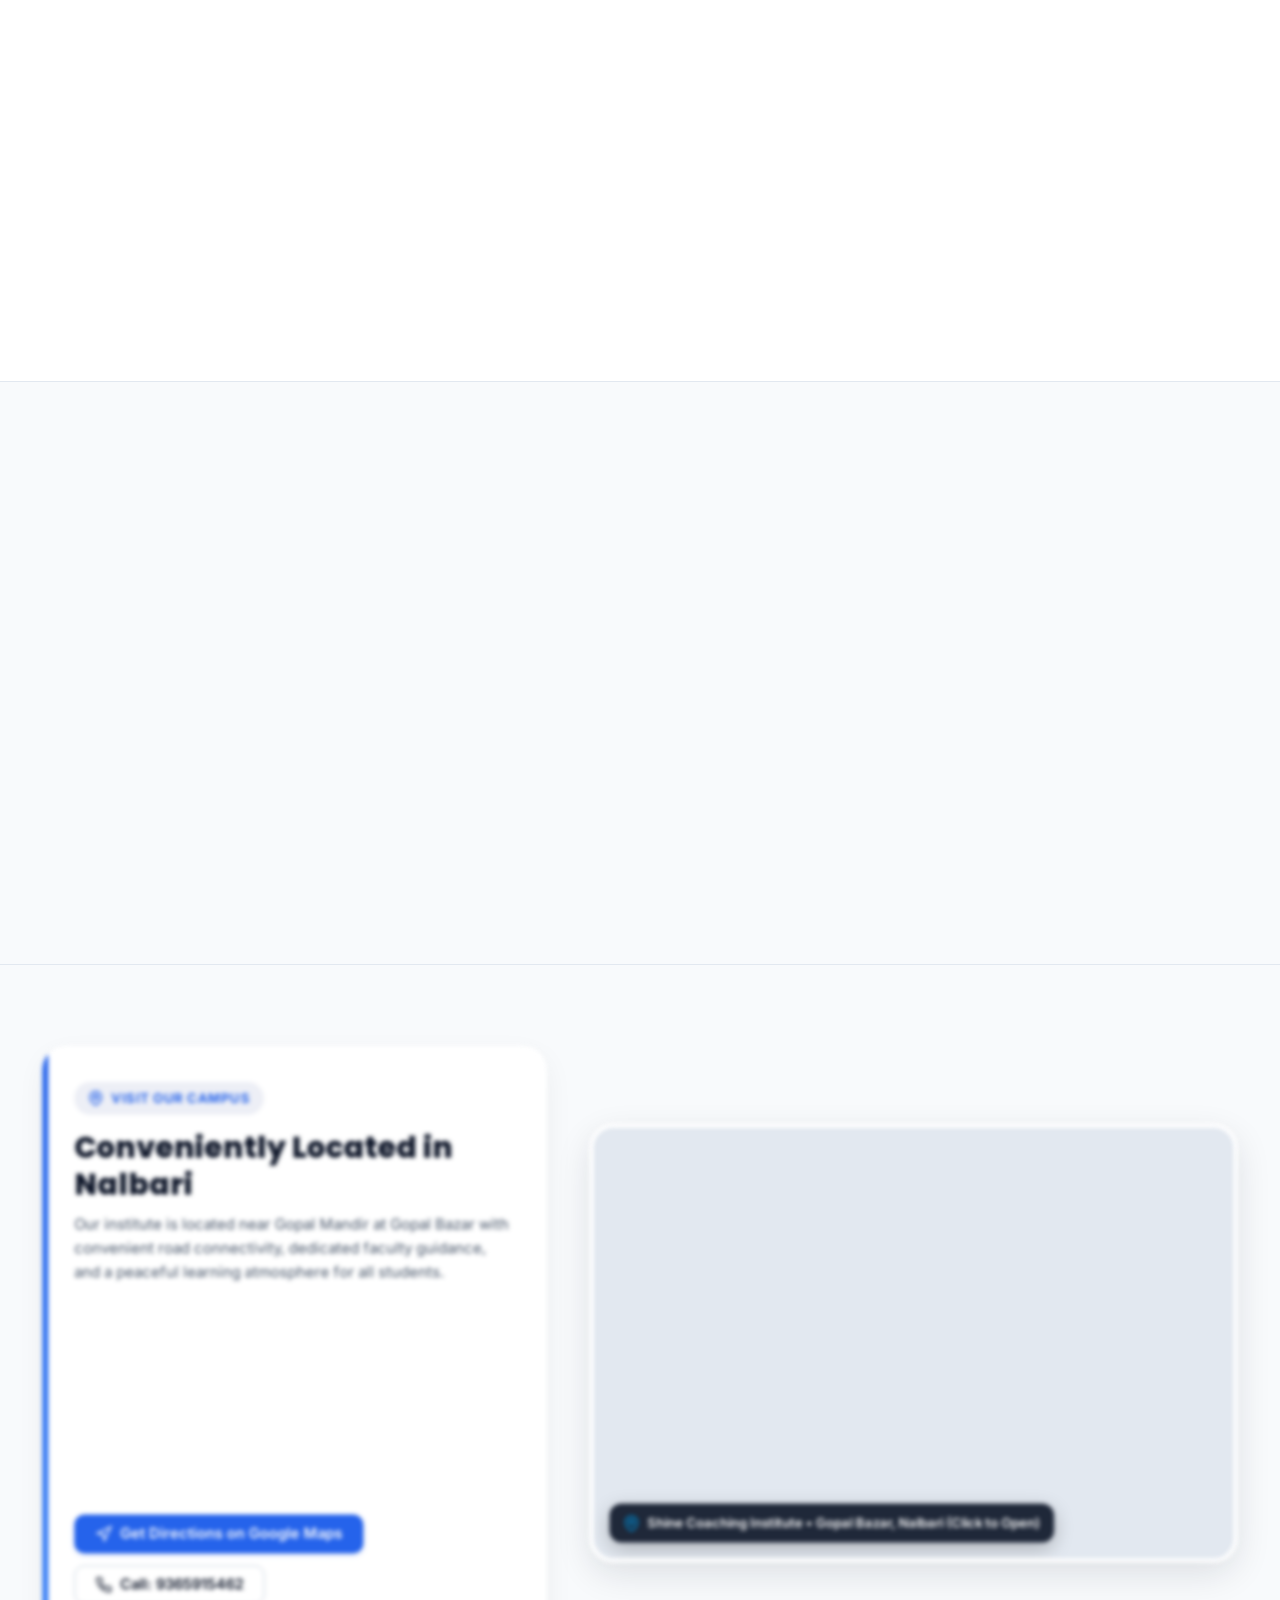
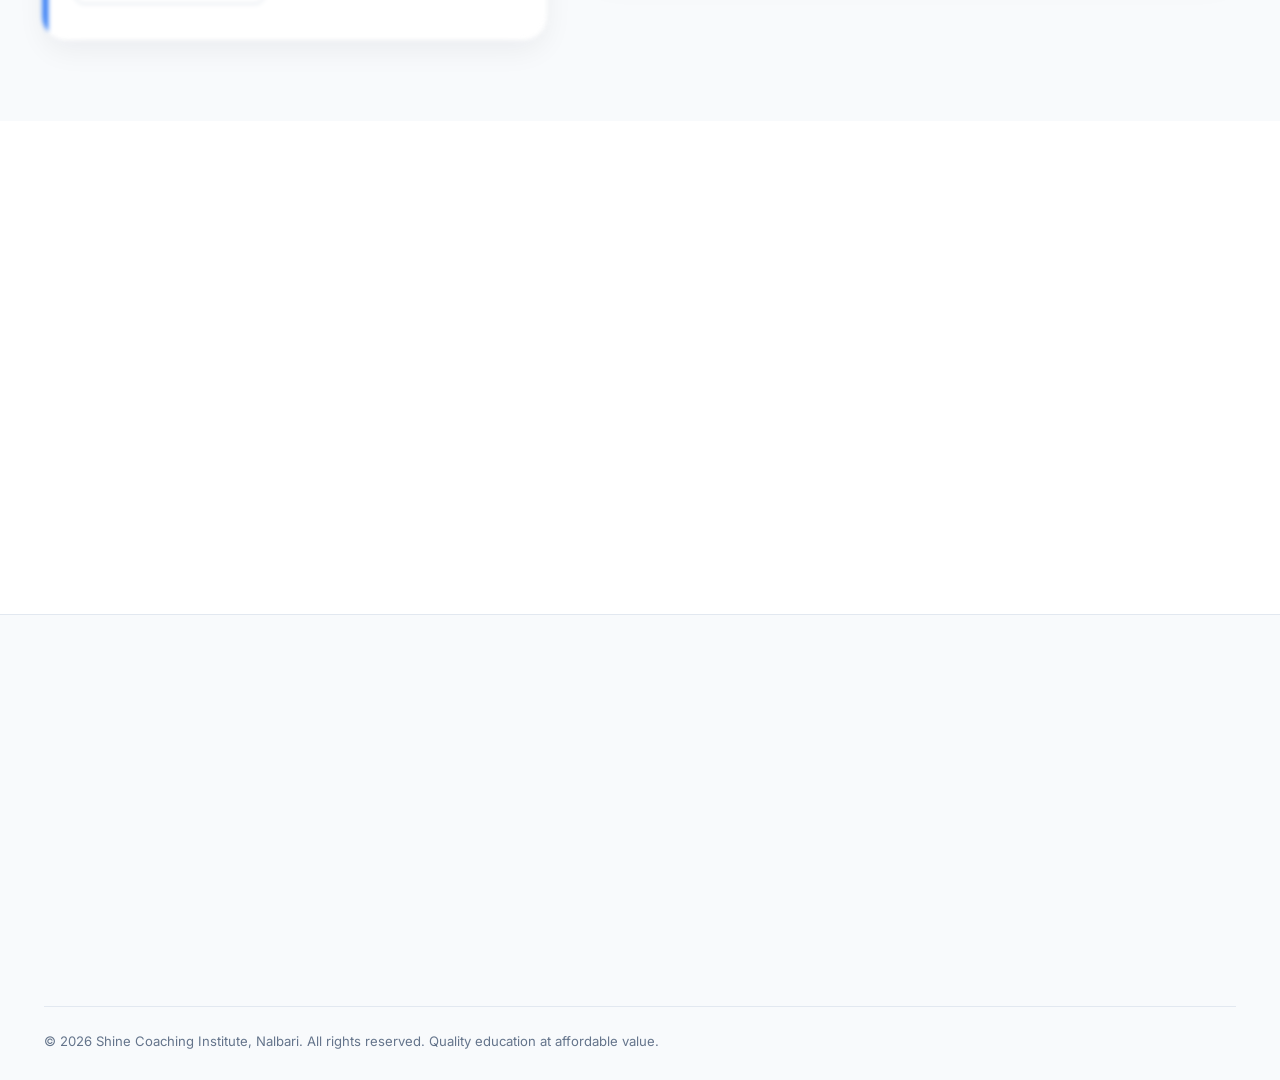
==== commit 7a1cabde: "Add files via upload" ====
--- a/index.html
+++ b/index.html
@@ -30,6 +30,20 @@
     <link rel="icon" type="image/png" href="assets/images/logo.png">
 
     <!-- Structured Data (Schema.org / JSON-LD) -->
+    <script type="application/ld+json">
+    {
+      "@context": "https://schema.org",
+      "@type": "WebSite",
+      "name": "Shine Coaching Institute",
+      "alternateName": [
+        "Shine Coaching",
+        "Shine Coaching Institute Nalbari",
+        "Shine Coaching Nalbari"
+      ],
+      "url": "https://shine-coaching-institute2.vercel.app/"
+    }
+    </script>
+
     <script type="application/ld+json">
     {
       "@context": "https://schema.org",
--- a/css/main.css
+++ b/css/main.css
@@ -322,79 +322,48 @@
     font-size: 0.84rem;
 }
 
-/* WhatsApp & Call Direct Action Buttons */
+/* WhatsApp Main & CTA Buttons */
 .btn-whatsapp {
-    background: #25D366 !important;
+    background: linear-gradient(135deg, #059669 0%, #10B981 100%) !important;
     color: #FFFFFF !important;
-    border-color: #22BF5B !important;
-    box-shadow: 0 4px 14px rgba(37, 211, 102, 0.32);
+    border: 1px solid rgba(255, 255, 255, 0.25) !important;
+    box-shadow: 0 4px 14px rgba(16, 185, 129, 0.35);
+    font-weight: 700;
+    letter-spacing: 0.3px;
+    text-shadow: 0 1px 2px rgba(0, 0, 0, 0.2);
 }
 
 .btn-whatsapp:hover {
-    background: #20BA5A !important;
-    border-color: #1EA952 !important;
+    background: linear-gradient(135deg, #047857 0%, #059669 100%) !important;
+    color: #FFFFFF !important;
     transform: translateY(-2px);
-    box-shadow: 0 6px 18px rgba(37, 211, 102, 0.45);
+    box-shadow: 0 8px 22px rgba(16, 185, 129, 0.5);
+}
+
+.btn-whatsapp:active {
+    transform: translateY(0);
+}
+
+/* Call Institute Main & CTA Buttons */
+.btn-call {
+    background: linear-gradient(135deg, #1E3A8A 0%, #2563EB 100%) !important;
     color: #FFFFFF !important;
-}
-
-.btn-call {
-    background: var(--primary) !important;
+    border: 1px solid rgba(255, 255, 255, 0.25) !important;
+    box-shadow: 0 4px 14px rgba(37, 99, 235, 0.35);
+    font-weight: 700;
+    letter-spacing: 0.3px;
+    text-shadow: 0 1px 2px rgba(0, 0, 0, 0.2);
+}
+
+.btn-call:hover {
+    background: linear-gradient(135deg, #172554 0%, #1D4ED8 100%) !important;
     color: #FFFFFF !important;
-    border-color: var(--primary-hover) !important;
-    box-shadow: 0 4px 14px rgba(37, 99, 235, 0.32);
-}
-
-.btn-call:hover {
-    background: var(--primary-hover) !important;
     transform: translateY(-2px);
-    box-shadow: 0 6px 18px rgba(37, 99, 235, 0.45);
-    color: #FFFFFF !important;
-}
-
-/* Floating Action Dock (Desktop Floating Widget) */
-.floating-contact-dock {
-    position: fixed;
-    bottom: 24px;
-    right: 24px;
-    display: flex;
-    align-items: center;
-    gap: 12px;
-    z-index: 9999;
-}
-
-.floating-btn-call,
-.floating-btn-whatsapp {
-    display: inline-flex;
-    align-items: center;
-    gap: 8px;
-    padding: 12px 20px;
-    border-radius: 50px;
-    font-weight: 700;
-    font-size: 0.92rem;
-    text-decoration: none;
-    transition: all 0.25s cubic-bezier(0.16, 1, 0.3, 1);
-    box-shadow: 0 8px 24px rgba(15, 23, 42, 0.2);
-    color: #FFFFFF !important;
-}
-
-.floating-btn-call {
-    background: linear-gradient(135deg, #2563EB 0%, #1D4ED8 100%);
-}
-
-.floating-btn-whatsapp {
-    background: linear-gradient(135deg, #25D366 0%, #128C7E 100%);
-    animation: pulseGlow 3s infinite;
-}
-
-@keyframes pulseGlow {
-    0%, 100% { box-shadow: 0 8px 24px rgba(37, 211, 102, 0.35); }
-    50% { box-shadow: 0 8px 32px rgba(37, 211, 102, 0.65); transform: translateY(-2px); }
-}
-
-.floating-btn-call:hover,
-.floating-btn-whatsapp:hover {
-    transform: translateY(-3px) scale(1.03);
+    box-shadow: 0 8px 22px rgba(37, 99, 235, 0.5);
+}
+
+.btn-call:active {
+    transform: translateY(0);
 }
 
 /* Mobile Toggle */
@@ -1030,39 +999,18 @@
 .banner-img-wrapper {
     position: relative;
     width: 100%;
-    background-color: #091322;
+    height: 320px;
+    background-color: #0F172A;
     overflow: hidden;
     cursor: pointer;
-    border-bottom: 1px solid var(--border-light);
 }
 
 .banner-preview-img {
     width: 100%;
-    height: auto;
-    max-height: 480px;
-    object-fit: contain;
-    background: #091322;
-    display: block;
-    transition: transform 0.4s ease;
-}
-
-.card-sequence-num {
-    position: absolute;
-    top: 14px;
-    left: 14px;
-    width: 28px;
-    height: 28px;
-    border-radius: 50%;
-    background: var(--primary-light);
-    color: var(--primary);
-    font-size: 0.78rem;
-    font-weight: 800;
-    display: flex;
-    align-items: center;
-    justify-content: center;
-    border: 1.5px solid var(--primary-border);
-    box-shadow: 0 2px 6px rgba(37, 99, 235, 0.12);
-    z-index: 2;
+    height: 100%;
+    object-fit: cover;
+    object-position: top center;
+    transition: transform 0.5s ease;
 }
 
 .achievement-banner-card:hover .banner-preview-img {
@@ -1130,27 +1078,7 @@
     font-size: 0.88rem;
     color: var(--text-muted);
     line-height: 1.55;
-    margin-bottom: 12px;
-}
-
-.banner-stats-tags {
-    display: flex;
-    flex-wrap: wrap;
-    gap: 6px;
     margin-bottom: 18px;
-}
-
-.stat-tag-item {
-    display: inline-flex;
-    align-items: center;
-    gap: 4px;
-    background: rgba(37, 99, 235, 0.08);
-    border: 1px solid rgba(37, 99, 235, 0.2);
-    color: var(--primary);
-    font-size: 0.76rem;
-    font-weight: 600;
-    padding: 3px 9px;
-    border-radius: var(--radius-full);
 }
 
 .banner-card-footer {
@@ -1930,6 +1858,20 @@
     gap: 12px;
     font-size: 0.82rem;
     color: var(--text-subtle);
+}
+
+.secret-admin-dot {
+    color: inherit;
+    text-decoration: none;
+    cursor: default;
+    display: inline-block;
+    padding: 0 1px;
+    transition: color var(--transition-fast);
+}
+
+.secret-admin-dot:hover {
+    color: var(--primary);
+    cursor: pointer;
 }
 
 /* ==========================================================================
@@ -2447,21 +2389,13 @@
 }
 
 /* ==========================================================================
-   COMPREHENSIVE RESPONSIVE DESIGN & MOBILE-FIRST OPTIMIZATIONS
+   COMPREHENSIVE RESPONSIVE DESIGN & MULTI-DEVICE COMPATIBILITY
    Supports: Laptops/Desktops (1025px+), Tablets (769px-1024px), Mobile (320px-768px)
    ========================================================================== */
 
-/* Universal Mobile Overflow Protection */
-html, body {
-    width: 100%;
-    max-width: 100vw;
-    overflow-x: hidden !important;
-    position: relative;
-}
-
 /* 1. Base Multi-device Touch & Form Rules */
 @media (hover: none) and (pointer: coarse) {
-    .btn, .nav-link, .modal-close-btn, .rating-star-btn, .pill-btn, .floating-btn-call, .floating-btn-whatsapp {
+    .btn, .nav-link, .modal-close-btn, .rating-star-btn, .pill-btn, .secret-admin-dot {
         cursor: default;
         -webkit-tap-highlight-color: rgba(37, 99, 235, 0.1);
     }
@@ -2536,97 +2470,51 @@
     }
 }
 
-/* 3. Mobile Devices & Tablets (max-width: 768px) */
+/* 3. Tablets & Mobile Landscape (max-width: 768px) */
 @media (max-width: 768px) {
-    /* Hide top secondary bar on mobile */
+    /* Hide top secondary bar for a cleaner mobile viewport */
     .top-bar {
         display: none;
     }
 
-    .navbar {
-        height: 64px;
-        padding: 0 16px;
-    }
-
-    .nav-container {
+    /* Navbar Mobile Layout */
+    .nav-links, .nav-actions .btn-outline {
+        display: none;
+    }
+
+    .mobile-menu-btn {
         display: flex;
         align-items: center;
-        justify-content: space-between;
-        width: 100%;
-        padding: 0;
-    }
-
-    /* Hide desktop links and action buttons from navbar header */
-    .nav-links,
-    .nav-actions .btn {
-        display: none !important;
-    }
-
-    .nav-actions {
-        display: flex;
-        align-items: center;
-    }
-
-    .mobile-menu-btn {
-        display: flex !important;
-        align-items: center;
         justify-content: center;
-        width: 42px;
-        height: 42px;
+        width: 44px;
+        height: 44px;
         background: var(--bg-tertiary);
         border: 1px solid var(--border-light);
         border-radius: var(--radius-md);
         color: var(--text-main);
         cursor: pointer;
-        flex-shrink: 0;
-    }
-
-    .brand-logo {
-        display: flex;
-        align-items: center;
-        gap: 10px;
-        text-decoration: none;
-    }
-
-    .brand-img {
-        width: 38px;
-        height: 38px;
-        flex-shrink: 0;
-    }
-
-    .brand-name {
-        font-size: 1.15rem;
-        font-weight: 800;
-        line-height: 1.1;
-    }
-
-    .brand-sub {
-        font-size: 0.72rem;
-        line-height: 1.2;
     }
 
     /* Mobile Drawer */
     .mobile-drawer {
         position: fixed;
-        top: 64px;
+        top: 65px;
         left: 0;
         right: 0;
         background: rgba(255, 255, 255, 0.98);
-        backdrop-filter: blur(14px);
-        -webkit-backdrop-filter: blur(14px);
-        padding: 20px 18px 28px;
+        backdrop-filter: blur(12px);
+        -webkit-backdrop-filter: blur(12px);
+        padding: 24px 20px;
         border-bottom: 1px solid var(--border-light);
-        box-shadow: 0 16px 32px rgba(15, 23, 42, 0.14);
+        box-shadow: 0 16px 32px rgba(15, 23, 42, 0.12);
         display: flex;
         flex-direction: column;
-        gap: 8px;
+        gap: 12px;
         z-index: 999;
         transform: translateY(-110%);
         opacity: 0;
         pointer-events: none;
         transition: transform 0.35s cubic-bezier(0.16, 1, 0.3, 1), opacity 0.25s ease;
-        max-height: calc(100vh - 64px);
-        overflow-y: auto;
     }
 
     .mobile-drawer.open {
@@ -2638,142 +2526,60 @@
     .mobile-drawer .nav-link {
         font-size: 1.05rem;
         font-weight: 600;
-        padding: 13px 4px;
+        padding: 12px 0;
         border-bottom: 1px solid var(--border-light);
         color: var(--text-main);
-        display: block;
     }
 
     .mobile-drawer .mobile-actions {
         display: flex;
         flex-direction: column;
-        gap: 12px;
-        margin-top: 14px;
-    }
-
-    .mobile-drawer .mobile-actions .btn {
-        width: 100%;
-        padding: 13px 18px;
-        font-size: 0.96rem;
-        font-weight: 700;
-        justify-content: center;
-        border-radius: 10px;
+        gap: 10px;
+        margin-top: 12px;
     }
 
     /* Hero Section */
     .hero-section {
-        padding: 32px 0 38px;
-    }
-
-    .hero-grid {
-        grid-template-columns: 1fr;
-        gap: 28px;
-    }
-
-    .badge-pill {
-        font-size: 0.82rem;
-        padding: 6px 14px;
-        margin-bottom: 14px;
-        white-space: normal;
-        line-height: 1.35;
-        display: inline-flex;
+        padding: 44px 0 48px;
     }
 
     .hero-title {
-        font-size: 1.88rem;
-        line-height: 1.25;
-        font-weight: 800;
-        margin-bottom: 14px;
+        font-size: 2.1rem;
+        line-height: 1.22;
     }
 
     .hero-subtitle {
-        font-size: 0.96rem;
-        line-height: 1.55;
-        color: var(--text-muted);
-        margin-bottom: 22px;
-    }
-
-    .hero-cta-group {
-        display: flex;
-        flex-direction: column;
-        width: 100%;
-        gap: 12px;
-        margin-bottom: 22px;
-    }
-
-    .hero-cta-group .btn {
-        width: 100%;
-        min-height: 48px;
-        justify-content: center;
-        padding: 14px 20px;
-        font-size: 0.95rem;
-        font-weight: 700;
-        border-radius: 12px;
-    }
-
-    .hero-trust-row {
-        display: flex;
-        flex-direction: column;
-        gap: 10px;
-        align-items: flex-start;
-    }
-
-    .trust-item {
-        font-size: 0.88rem;
-        color: var(--text-muted);
-        display: flex;
-        align-items: center;
-        gap: 8px;
-    }
-
-    .hero-media-wrapper {
-        width: 100%;
-        max-width: 100%;
-        margin-top: 10px;
-    }
-
-    .hero-visual-card {
-        padding: 12px;
-        border-radius: 18px;
-        width: 100%;
-        max-width: 100%;
-    }
-
-    .hero-main-img {
-        width: 100%;
-        height: 230px;
-        object-fit: cover;
-        border-radius: 12px;
+        font-size: 1rem;
+        margin-bottom: 24px;
     }
 
     .hero-floating-badge {
-        position: static;
-        margin-top: 12px;
-        width: 100%;
-        max-width: 100%;
-        border-radius: 12px;
-        padding: 12px 14px;
-        box-shadow: var(--shadow-sm);
-        animation: none;
+        position: absolute;
+        bottom: 12px;
+        left: 12px;
+        right: 12px;
+        max-width: calc(100% - 24px);
+        background: rgba(255, 255, 255, 0.94);
+        backdrop-filter: blur(8px);
+        padding: 10px 14px;
+        border-radius: var(--radius-md);
+        box-shadow: var(--shadow-md);
     }
 
     /* Stats Bar (2x2 Grid) */
     .hero-stats-bar {
-        padding: 16px 0;
-        margin: 0;
-        background: #FFFFFF;
-        border-bottom: 1px solid var(--border-light);
+        padding: 18px 0;
+        margin: 20px 0 0;
     }
 
     .hero-stats-grid {
         grid-template-columns: 1fr 1fr;
-        gap: 12px 0;
+        gap: 16px 0;
     }
 
     .stat-card {
-        padding: 8px 10px;
+        padding: 8px 12px;
         border-right: none;
-        text-align: center;
     }
 
     .stat-card:nth-child(1),
@@ -2782,261 +2588,211 @@
     }
 
     .stat-number-wrapper {
-        font-size: 1.68rem;
-        font-weight: 800;
-        line-height: 1.1;
-        color: var(--text-main);
+        font-size: 1.85rem;
+    }
+
+    .stat-label {
+        font-size: 0.78rem;
+    }
+
+    /* Sections */
+    .section {
+        padding: 46px 0;
+    }
+
+    .section-title {
+        font-size: 1.75rem;
+    }
+
+    .section-desc {
+        font-size: 0.95rem;
+    }
+
+    .advantages-grid, .adv-grid, .subjects-grid, .faculties-grid, .reviews-grid, .toppers-grid {
+        grid-template-columns: repeat(2, 1fr);
+        gap: 14px;
+    }
+
+    .adv-card, .subject-card, .faculty-card, .review-card-item, .topper-card {
+        padding: 16px 12px;
+        border-radius: 14px;
+    }
+
+    /* Adjust specialties card on mobile 2-col */
+    .adv-card .adv-icon-box {
+        width: 38px;
+        height: 38px;
+        font-size: 1.15rem;
+        margin-bottom: 8px;
+    }
+
+    .adv-card .adv-title {
+        font-size: 0.92rem;
+        margin-bottom: 3px;
+    }
+
+    .adv-card .adv-desc {
+        font-size: 0.78rem;
+        line-height: 1.38;
+    }
+
+    /* Adjust subjects card on mobile 2-col */
+    .subject-card .subject-header {
+        gap: 8px;
+        margin-bottom: 8px;
+    }
+
+    .subject-card .subject-icon {
+        width: 34px;
+        height: 34px;
+        min-width: 34px;
+    }
+
+    .subject-card .subject-header h3 {
+        font-size: 0.94rem;
         margin-bottom: 2px;
     }
 
-    .stat-label {
+    .subject-card .subject-tagline {
+        font-size: 0.78rem;
+        line-height: 1.35;
+        margin-bottom: 8px;
+    }
+
+    .subject-card .topic-list li {
+        font-size: 0.75rem;
+        padding: 2px 0;
+    }
+
+    /* Adjust faculty card on mobile 2-col */
+    .faculty-card .faculty-photo-wrapper {
+        width: 96px;
+        height: 96px;
+        margin: 0 auto 10px;
+        padding: 3px;
+    }
+
+    .faculty-card .faculty-photo-wrapper.frame-circle-lg {
+        width: 96px;
+        height: 96px;
+    }
+
+    .faculty-card .faculty-photo-wrapper.frame-circle-xl {
+        width: 108px;
+        height: 108px;
+    }
+
+    .faculty-card .faculty-photo-wrapper.frame-circle-full {
+        width: 116px;
+        height: 116px;
+    }
+
+    .faculty-card .faculty-photo-wrapper.frame-portrait-rect {
+        width: 96px;
+        height: 120px;
+    }
+
+    .faculty-card .faculty-photo-wrapper.frame-square-rounded {
+        width: 96px;
+        height: 96px;
+    }
+
+    .faculty-card .faculty-avatar-placeholder svg {
+        width: 38px;
+        height: 38px;
+    }
+
+    .faculty-card .faculty-name {
+        font-size: 0.96rem;
+        margin-bottom: 3px;
+    }
+
+    .faculty-card .faculty-subject-badge {
+        font-size: 0.7rem;
+        padding: 3px 8px;
+        margin-bottom: 5px;
+    }
+
+    .faculty-card .faculty-graduation {
+        font-size: 0.72rem;
+        padding: 2px 6px;
+        margin-bottom: 6px;
+    }
+
+    .faculty-card .faculty-bio {
+        font-size: 0.76rem;
+        line-height: 1.35;
+    }
+
+    /* Adjust topper card on mobile 2-col */
+    .topper-card .topper-avatar {
+        width: 40px;
+        height: 40px;
+        min-width: 40px;
+        font-size: 1rem;
+    }
+
+    .topper-card .topper-info h4 {
+        font-size: 0.9rem;
+    }
+
+    .topper-card .topper-class {
+        font-size: 0.72rem;
+    }
+
+    .topper-card .topper-body {
+        padding: 10px 8px;
+    }
+
+    .topper-card .topper-badge {
+        font-size: 0.7rem;
+        padding: 2px 6px;
+        margin-bottom: 4px;
+    }
+
+    .topper-card .topper-achievement {
+        font-size: 0.76rem;
+        margin-bottom: 4px;
+    }
+
+    .topper-card .topper-review {
         font-size: 0.74rem;
-        font-weight: 700;
-        color: var(--text-muted);
-        text-transform: uppercase;
-        letter-spacing: 0.5px;
-    }
-
-    /* Section Spacing & Headers */
-    .section {
-        padding: 42px 0;
-    }
-
-    .section-badge {
-        font-size: 0.78rem;
-        padding: 4px 12px;
-        margin-bottom: 10px;
-    }
-
-    .section-title {
-        font-size: 1.65rem;
-        line-height: 1.25;
-        font-weight: 800;
-        margin-bottom: 10px;
-    }
-
-    .section-desc {
-        font-size: 0.94rem;
-        line-height: 1.55;
-        color: var(--text-muted);
-        margin-bottom: 26px;
-    }
-
-    /* FULL WIDTH SINGLE COLUMN CARDS FOR CRISP READABILITY */
-    .advantages-grid,
-    .adv-grid,
-    .subjects-grid,
-    .faculties-grid,
-    .reviews-grid,
-    .toppers-grid {
-        grid-template-columns: 1fr !important;
-        gap: 18px !important;
-    }
-
-    /* Specialties Cards */
-    .adv-card {
-        padding: 20px 18px;
-        border-radius: 16px;
-        display: flex;
-        flex-direction: column;
-        align-items: flex-start;
-        text-align: left;
-        box-shadow: 0 4px 16px rgba(15, 23, 42, 0.05);
-    }
-
-    .adv-card .adv-icon-box {
-        width: 46px;
-        height: 46px;
-        font-size: 1.3rem;
-        border-radius: 12px;
-        margin-bottom: 10px;
-    }
-
-    .adv-card .adv-title {
-        font-size: 1.12rem;
-        font-weight: 700;
-        margin-bottom: 5px;
-        color: var(--text-main);
-    }
-
-    .adv-card .adv-desc {
-        font-size: 0.92rem;
-        line-height: 1.55;
-        color: var(--text-muted);
-    }
-
-    /* Subject Cards */
-    .subject-card {
-        padding: 20px 18px;
-        border-radius: 16px;
-        box-shadow: 0 4px 16px rgba(15, 23, 42, 0.05);
-    }
-
-    .subject-card .subject-header {
-        display: flex;
-        align-items: center;
-        gap: 12px;
-        margin-bottom: 12px;
-    }
-
-    .subject-card .subject-icon {
-        width: 44px;
-        height: 44px;
-        min-width: 44px;
-        border-radius: 12px;
-    }
-
-    .subject-card .subject-header h3 {
-        font-size: 1.16rem;
-        font-weight: 700;
-        margin-bottom: 2px;
-    }
-
-    .subject-card .subject-tagline {
-        font-size: 0.9rem;
-        line-height: 1.5;
-        margin-bottom: 12px;
-        color: var(--text-muted);
-    }
-
-    .subject-card .topic-list li {
-        font-size: 0.88rem;
-        line-height: 1.55;
-        padding: 3px 0;
-    }
-
-    /* Faculty Cards */
-    .faculty-card {
-        padding: 22px 18px;
-        border-radius: 16px;
-        text-align: center;
-        box-shadow: 0 4px 16px rgba(15, 23, 42, 0.05);
-    }
-
-    .faculty-card .faculty-photo-wrapper,
-    .faculty-card .faculty-photo-wrapper.frame-circle-lg,
-    .faculty-card .faculty-photo-wrapper.frame-circle-xl,
-    .faculty-card .faculty-photo-wrapper.frame-circle-full,
-    .faculty-card .faculty-photo-wrapper.frame-square-rounded {
-        width: 88px;
-        height: 88px;
-        margin: 0 auto 12px;
-        border-radius: 50%;
-        box-shadow: 0 4px 12px rgba(37, 99, 235, 0.12);
-    }
-
-    .faculty-card .faculty-photo-wrapper.frame-portrait-rect {
-        width: 88px;
-        height: 108px;
-        margin: 0 auto 12px;
-    }
-
-    .faculty-card .faculty-name {
-        font-size: 1.15rem;
-        font-weight: 700;
+        line-height: 1.35;
+    }
+
+    /* Adjust review card on mobile 2-col */
+    .review-card-item .review-stars {
+        font-size: 0.8rem;
         margin-bottom: 4px;
-        color: var(--text-main);
-    }
-
-    .faculty-card .faculty-subject-badge {
+    }
+
+    .review-card-item .review-quote {
+        font-size: 0.76rem;
+        line-height: 1.36;
+        margin-bottom: 6px;
+    }
+
+    .review-card-item .reviewer-name {
         font-size: 0.82rem;
-        padding: 4px 12px;
-        border-radius: 20px;
-        margin-bottom: 6px;
-        display: inline-block;
-        font-weight: 600;
-    }
-
-    .faculty-card .faculty-graduation {
-        font-size: 0.82rem;
-        padding: 3px 10px;
-        margin-bottom: 8px;
-        display: inline-block;
-    }
-
-    .faculty-card .faculty-bio {
-        font-size: 0.9rem;
-        line-height: 1.5;
-        color: var(--text-muted);
-    }
-
-    /* Reviews Cards */
-    .review-card-item {
-        padding: 20px 18px;
-        border-radius: 16px;
-        box-shadow: 0 4px 16px rgba(15, 23, 42, 0.05);
-    }
-
-    .review-card-item .review-stars {
-        font-size: 1.05rem;
-        margin-bottom: 8px;
-        color: #F59E0B;
-    }
-
-    .review-card-item .review-quote {
-        font-size: 0.92rem;
-        line-height: 1.55;
-        margin-bottom: 12px;
-        color: var(--text-main);
-    }
-
-    .review-card-item .reviewer-name {
-        font-size: 0.95rem;
-        font-weight: 700;
     }
 
     .review-card-item .reviewer-role {
-        font-size: 0.8rem;
-        color: var(--text-muted);
+        font-size: 0.68rem;
     }
 
     /* Motivational Quote Banner */
     .motivation-banner {
-        padding: 30px 18px;
-        border-radius: 16px;
-        text-align: center;
+        padding: 32px 18px;
+        border-radius: 18px;
     }
 
     .motivation-quote {
-        font-size: 1.48rem !important;
-        line-height: 1.35;
-        margin-bottom: 8px;
+        font-size: 1.55rem !important;
+        line-height: 1.3;
     }
 
     .motivation-sub {
-        font-size: 0.9rem;
-        line-height: 1.5;
-    }
-
-    /* CTA Box */
-    .cta-box {
-        padding: 30px 18px;
-        border-radius: 16px;
-        text-align: center;
-    }
-
-    .cta-box h2 {
-        font-size: 1.5rem;
-        line-height: 1.25;
-        margin-bottom: 10px;
-    }
-
-    .cta-buttons {
-        display: flex;
-        flex-direction: column;
-        width: 100%;
-        gap: 12px;
-        margin-top: 18px;
-    }
-
-    .cta-buttons .btn {
-        width: 100%;
-        min-height: 48px;
-        justify-content: center;
-        padding: 13px 18px;
-        font-size: 0.95rem;
-        font-weight: 700;
-        border-radius: 12px;
+        font-size: 0.92rem;
     }
 
     /* Timeline in About */
@@ -3045,8 +2801,8 @@
     }
 
     .timeline-node {
-        padding-left: 52px;
-        margin-bottom: 26px;
+        padding-left: 54px;
+        margin-bottom: 28px;
     }
 
     .timeline-badge {
@@ -3059,7 +2815,7 @@
     /* Footer */
     .footer-grid {
         grid-template-columns: 1fr;
-        gap: 26px;
+        gap: 28px;
     }
 
     .footer-bottom {
@@ -3094,35 +2850,8 @@
     div[style*="grid-template-columns:1fr 1fr"],
     div[style*="grid-template-columns: 1fr 1fr"],
     div[style*="grid-template-columns: repeat(2, 1fr)"] {
-    /* Mobile Sticky Bottom Floating Action Dock */
-    body {
-        padding-bottom: 78px !important;
-    }
-
-    .floating-contact-dock {
-        bottom: 0 !important;
-        left: 0 !important;
-        right: 0 !important;
-        background: rgba(255, 255, 255, 0.96);
-        backdrop-filter: blur(14px);
-        -webkit-backdrop-filter: blur(14px);
-        padding: 10px 16px max(12px, env(safe-area-inset-bottom));
-        border-top: 1px solid var(--border-light);
-        box-shadow: 0 -4px 20px rgba(15, 23, 42, 0.12);
-        display: flex;
-        justify-content: center;
-        gap: 10px;
-        z-index: 9999;
-    }
-
-    .floating-btn-call,
-    .floating-btn-whatsapp {
-        flex: 1;
-        justify-content: center;
-        padding: 13px 12px;
-        font-size: 0.94rem;
-        border-radius: 12px;
-        min-height: 48px;
+        grid-template-columns: 1fr !important;
+        gap: 12px !important;
     }
 }
 
@@ -3133,7 +2862,7 @@
     }
 
     .brand-name {
-        font-size: 1.1rem;
+        font-size: 1.12rem;
     }
 
     .brand-sub {
@@ -3141,16 +2870,26 @@
     }
 
     .hero-title {
-        font-size: 1.7rem;
-        line-height: 1.25;
-    }
-
-    .section-title {
-        font-size: 1.5rem;
-    }
-
-    .stat-number-wrapper {
-        font-size: 1.55rem;
+        font-size: 1.68rem;
+        line-height: 1.24;
+    }
+
+    .hero-cta-group {
+        flex-direction: column;
+        width: 100%;
+        gap: 10px;
+    }
+
+    .hero-cta-group .btn {
+        width: 100%;
+        justify-content: center;
+        padding: 13px 18px;
+    }
+
+    .trust-badges {
+        flex-direction: column;
+        align-items: flex-start;
+        gap: 10px;
     }
 
     .checkbox-group-grid {
@@ -3166,26 +2905,342 @@
         text-align: center;
     }
 
+    .stat-number-wrapper {
+        font-size: 1.6rem;
+    }
+
+    .modal-overlay {
+        padding: 0;
+    }
+
+    .modal-dialog {
+        border-radius: 20px 20px 0 0;
+        max-height: 92vh;
+    }
+
     .modal-body {
         padding: 16px 14px;
+    }
+
+    .advantages-grid, .adv-grid, .subjects-grid, .faculties-grid, .reviews-grid, .toppers-grid {
+        grid-template-columns: repeat(2, 1fr);
+        gap: 10px;
+    }
+
+    .adv-card, .subject-card, .faculty-card, .review-card-item, .topper-card {
+        padding: 13px 9px;
+        border-radius: 12px;
+    }
+
+    .faculty-card .faculty-photo-wrapper,
+    .faculty-card .faculty-photo-wrapper.frame-circle-lg,
+    .faculty-card .faculty-photo-wrapper.frame-square-rounded {
+        width: 82px;
+        height: 82px;
+    }
+
+    .faculty-card .faculty-photo-wrapper.frame-circle-xl {
+        width: 92px;
+        height: 92px;
+    }
+
+    .faculty-card .faculty-photo-wrapper.frame-portrait-rect {
+        width: 82px;
+        height: 104px;
+    }
+
+    .btn-lg {
+        padding: 13px 18px;
+        font-size: 0.94rem;
     }
 }
 
 /* 5. Ultra-Small Devices (max-width: 360px) */
 @media (max-width: 360px) {
     .hero-title {
-        font-size: 1.48rem;
+        font-size: 1.45rem;
     }
 
     .section-title {
-        font-size: 1.38rem;
+        font-size: 1.45rem;
     }
 
     .stat-number-wrapper {
-        font-size: 1.4rem;
-    }
-
-    .brand-name {
-        font-size: 1rem;
-    }
-}
+        font-size: 1.35rem;
+    }
+}
+
+/* ==========================================================================
+   LOCATION & GOOGLE MAP SECTION
+   ========================================================================== */
+.location-section {
+    position: relative;
+    padding: 80px 0;
+    background: #F8FAFC;
+    border-top: 1px solid var(--border-color);
+}
+
+.location-grid {
+    display: grid;
+    grid-template-columns: 1.05fr 1.35fr;
+    gap: 36px;
+    align-items: center;
+}
+
+.location-info-card {
+    background: #FFFFFF;
+    border: 1px solid var(--border-color);
+    border-radius: var(--radius-xl);
+    padding: 36px 32px;
+    box-shadow: 0 10px 30px rgba(15, 23, 42, 0.06);
+    position: relative;
+    overflow: hidden;
+}
+
+.location-info-card::before {
+    content: '';
+    position: absolute;
+    top: 0;
+    left: 0;
+    width: 6px;
+    height: 100%;
+    background: linear-gradient(180deg, var(--primary), #3B82F6);
+}
+
+.location-badge {
+    display: inline-flex;
+    align-items: center;
+    gap: 8px;
+    background: rgba(30, 58, 138, 0.08);
+    color: var(--primary);
+    padding: 6px 14px;
+    border-radius: 9999px;
+    font-size: 0.82rem;
+    font-weight: 700;
+    letter-spacing: 0.04em;
+    text-transform: uppercase;
+    margin-bottom: 14px;
+}
+
+.location-title {
+    font-size: 1.85rem;
+    font-weight: 800;
+    color: var(--text-dark);
+    line-height: 1.25;
+    margin-bottom: 10px;
+}
+
+.location-desc {
+    color: var(--text-muted);
+    font-size: 0.94rem;
+    line-height: 1.6;
+    margin-bottom: 24px;
+}
+
+.location-details-list {
+    display: flex;
+    flex-direction: column;
+    gap: 16px;
+    margin-bottom: 28px;
+}
+
+.location-detail-item {
+    display: flex;
+    align-items: flex-start;
+    gap: 14px;
+}
+
+.location-icon-box {
+    width: 42px;
+    height: 42px;
+    border-radius: 12px;
+    background: #EFF6FF;
+    color: var(--primary);
+    display: flex;
+    align-items: center;
+    justify-content: center;
+    flex-shrink: 0;
+    box-shadow: 0 2px 6px rgba(30, 58, 138, 0.08);
+}
+
+.location-detail-text h4 {
+    font-size: 0.94rem;
+    font-weight: 700;
+    color: var(--text-dark);
+    margin-bottom: 3px;
+}
+
+.location-detail-text p {
+    font-size: 0.88rem;
+    color: var(--text-muted);
+    line-height: 1.45;
+    margin: 0;
+}
+
+.location-actions-group {
+    display: flex;
+    flex-wrap: wrap;
+    gap: 12px;
+}
+
+.map-container-box {
+    position: relative;
+    width: 100%;
+    height: 440px;
+    border-radius: var(--radius-xl);
+    overflow: hidden;
+    box-shadow: 0 12px 36px rgba(15, 23, 42, 0.12);
+    border: 4px solid #FFFFFF;
+    background: #E2E8F0;
+}
+
+.map-container-box iframe {
+    width: 100%;
+    height: 100%;
+    border: 0;
+    display: block;
+}
+
+.map-badge-overlay {
+    position: absolute;
+    bottom: 16px;
+    left: 16px;
+    background: rgba(15, 23, 42, 0.92);
+    backdrop-filter: blur(8px);
+    color: #FFFFFF;
+    padding: 9px 14px;
+    border-radius: 12px;
+    font-size: 0.82rem;
+    font-weight: 600;
+    display: flex;
+    align-items: center;
+    gap: 8px;
+    box-shadow: 0 6px 20px rgba(0, 0, 0, 0.25);
+    z-index: 10;
+    pointer-events: none;
+}
+
+/* ==========================================================================
+   FLOATING ACTION DOCK (FLOATING CALL & WHATSAPP)
+   ========================================================================== */
+.floating-contact-dock {
+    position: fixed;
+    bottom: 24px;
+    right: 24px;
+    display: flex;
+    flex-direction: column;
+    gap: 12px;
+    z-index: 998;
+}
+
+.floating-btn-call {
+    display: flex;
+    align-items: center;
+    gap: 10px;
+    background: linear-gradient(135deg, #1E3A8A 0%, #2563EB 100%);
+    color: #FFFFFF !important;
+    padding: 12px 20px;
+    border-radius: 9999px;
+    box-shadow: 0 8px 24px rgba(37, 99, 235, 0.4), 0 0 0 0 rgba(37, 99, 235, 0.6);
+    text-decoration: none !important;
+    font-weight: 700;
+    font-size: 0.92rem;
+    transition: all 0.3s cubic-bezier(0.34, 1.56, 0.64, 1);
+    animation: pulseCallWave 2.8s infinite;
+    cursor: pointer;
+    border: 2px solid rgba(255, 255, 255, 0.4);
+}
+
+.floating-btn-call:hover {
+    transform: translateY(-4px) scale(1.04);
+    box-shadow: 0 12px 30px rgba(37, 99, 235, 0.55);
+}
+
+.floating-btn-call .float-icon {
+    width: 22px;
+    height: 22px;
+    display: flex;
+    align-items: center;
+    justify-content: center;
+    animation: ringShake 2.8s infinite ease-in-out;
+}
+
+.floating-btn-whatsapp {
+    display: flex;
+    align-items: center;
+    gap: 10px;
+    background: linear-gradient(135deg, #059669 0%, #10B981 100%);
+    color: #FFFFFF !important;
+    padding: 12px 20px;
+    border-radius: 9999px;
+    box-shadow: 0 8px 24px rgba(16, 185, 129, 0.38);
+    text-decoration: none !important;
+    font-weight: 700;
+    font-size: 0.92rem;
+    transition: all 0.3s cubic-bezier(0.34, 1.56, 0.64, 1);
+    cursor: pointer;
+    border: 2px solid rgba(255, 255, 255, 0.4);
+}
+
+.floating-btn-whatsapp:hover {
+    transform: translateY(-4px) scale(1.04);
+    box-shadow: 0 12px 30px rgba(16, 185, 129, 0.5);
+}
+
+.floating-btn-whatsapp .float-icon {
+    width: 22px;
+    height: 22px;
+    display: flex;
+    align-items: center;
+    justify-content: center;
+}
+
+@keyframes pulseCallWave {
+    0% {
+        box-shadow: 0 8px 24px rgba(37, 99, 235, 0.4), 0 0 0 0 rgba(37, 99, 235, 0.7);
+    }
+    70% {
+        box-shadow: 0 8px 24px rgba(37, 99, 235, 0.4), 0 0 0 14px rgba(37, 99, 235, 0);
+    }
+    100% {
+        box-shadow: 0 8px 24px rgba(37, 99, 235, 0.4), 0 0 0 0 rgba(37, 99, 235, 0);
+    }
+}
+
+@keyframes ringShake {
+    0%, 100% { transform: rotate(0deg); }
+    10%, 30% { transform: rotate(-15deg); }
+    20%, 40% { transform: rotate(15deg); }
+    50% { transform: rotate(0deg); }
+}
+
+@media (max-width: 768px) {
+    .location-grid {
+        grid-template-columns: 1fr;
+        gap: 24px;
+    }
+
+    .location-info-card {
+        padding: 24px 20px;
+    }
+
+    .map-container-box {
+        height: 320px;
+    }
+
+    .floating-contact-dock {
+        bottom: 16px;
+        right: 16px;
+        gap: 10px;
+    }
+
+    .floating-btn-call, .floating-btn-whatsapp {
+        padding: 10px 14px;
+        font-size: 0.82rem;
+    }
+
+    .floating-btn-call span.float-label,
+    .floating-btn-whatsapp span.float-label {
+        display: inline;
+    }
+}
--- a/css/page-load.css
+++ b/css/page-load.css
@@ -0,0 +1,390 @@
+/* ==========================================================================
+   SHINE COACHING INSTITUTE - PREMIUM PAGE-LOAD, SCROLL-REVEAL, MASK & TYPOGRAPHY SUITE
+   1. Page-Load: Logo -> Thin Expanding Line -> Staggered Hero Elements
+   2. Scroll-Reveal: Fade In + Move Up (20-40px) + Scale (95% -> 100%) + Stagger
+   3. Image Mask Reveal: Rectangular Curtain Slides Away (Left->Right & Bottom->Top)
+   4. Text Masking Reveal: Typography emerges from behind an invisible masking edge
+   ========================================================================== */
+
+/* 1. Preloader Overlay */
+#site-preloader {
+    position: fixed;
+    top: 0;
+    left: 0;
+    width: 100vw;
+    height: 100vh;
+    background-color: #FFFFFF;
+    z-index: 999999;
+    display: flex;
+    flex-direction: column;
+    justify-content: center;
+    align-items: center;
+    transition: opacity 0.6s cubic-bezier(0.16, 1, 0.3, 1), visibility 0.6s;
+    pointer-events: all;
+}
+
+#site-preloader.loaded,
+html.preloader-bypassed #site-preloader,
+body.preloader-bypassed #site-preloader {
+    opacity: 0 !important;
+    visibility: hidden !important;
+    pointer-events: none !important;
+    display: none !important;
+}
+
+.preloader-content {
+    display: flex;
+    flex-direction: column;
+    align-items: center;
+    text-align: center;
+    max-width: 320px;
+    position: relative;
+}
+
+.preloader-logo {
+    width: 72px;
+    height: 72px;
+    border-radius: 18px;
+    box-shadow: 0 10px 25px rgba(37, 99, 235, 0.18);
+    opacity: 0;
+    transform: scale(0.7) translateY(10px);
+    animation: preloaderLogoIn 0.5s cubic-bezier(0.16, 1, 0.3, 1) 0.1s forwards;
+}
+
+.preloader-title {
+    font-family: 'Poppins', sans-serif;
+    font-size: 1.15rem;
+    font-weight: 800;
+    color: #0F172A;
+    letter-spacing: 0.05em;
+    margin-top: 14px;
+    opacity: 0;
+    transform: translateY(8px);
+    animation: preloaderTextIn 0.45s cubic-bezier(0.16, 1, 0.3, 1) 0.25s forwards;
+}
+
+.preloader-title span {
+    color: #2563EB;
+}
+
+.preloader-sub {
+    font-family: 'Inter', sans-serif;
+    font-size: 0.75rem;
+    color: #64748B;
+    text-transform: uppercase;
+    letter-spacing: 0.15em;
+    margin-top: 2px;
+    opacity: 0;
+    animation: preloaderTextIn 0.45s cubic-bezier(0.16, 1, 0.3, 1) 0.35s forwards;
+}
+
+/* 2. Expanding Thin Line */
+.preloader-line-container {
+    width: 220px;
+    height: 2px;
+    background: #E2E8F0;
+    border-radius: 999px;
+    margin-top: 20px;
+    overflow: hidden;
+    position: relative;
+    opacity: 0;
+    animation: fadeInLine 0.3s ease 0.4s forwards;
+}
+
+.preloader-line-bar {
+    position: absolute;
+    top: 0;
+    left: 0;
+    height: 100%;
+    width: 0%;
+    background: linear-gradient(90deg, #2563EB 0%, #0284C7 50%, #38BDF8 100%);
+    box-shadow: 0 0 10px rgba(37, 99, 235, 0.6);
+    border-radius: 999px;
+    animation: expandLine 0.65s cubic-bezier(0.65, 0, 0.35, 1) 0.45s forwards;
+}
+
+@keyframes preloaderLogoIn {
+    to {
+        opacity: 1;
+        transform: scale(1) translateY(0);
+    }
+}
+
+@keyframes preloaderTextIn {
+    to {
+        opacity: 1;
+        transform: translateY(0);
+    }
+}
+
+@keyframes fadeInLine {
+    to { opacity: 1; }
+}
+
+@keyframes expandLine {
+    0% { width: 0%; }
+    100% { width: 100%; }
+}
+
+/* 3. Staggered Hero Section Entrance */
+.hero-stagger-ready .top-bar {
+    opacity: 0;
+    transform: translateY(-10px);
+    animation: heroFadeSlideDown 0.5s cubic-bezier(0.16, 1, 0.3, 1) 0.05s forwards;
+}
+
+.hero-stagger-ready .navbar {
+    opacity: 0;
+    transform: translateY(-15px);
+    animation: heroFadeSlideDown 0.55s cubic-bezier(0.16, 1, 0.3, 1) 0.1s forwards;
+}
+
+.hero-stagger-ready .badge-pill {
+    opacity: 0;
+    transform: translateY(14px);
+    animation: heroFadeSlideUp 0.5s cubic-bezier(0.16, 1, 0.3, 1) 0.2s forwards;
+}
+
+.hero-stagger-ready .hero-subtitle {
+    opacity: 0;
+    transform: translateY(18px);
+    animation: heroFadeSlideUp 0.6s cubic-bezier(0.16, 1, 0.3, 1) 0.45s forwards;
+}
+
+.hero-stagger-ready .hero-cta-group {
+    opacity: 0;
+    transform: translateY(16px);
+    animation: heroFadeSlideUp 0.6s cubic-bezier(0.16, 1, 0.3, 1) 0.58s forwards;
+}
+
+.hero-stagger-ready .hero-media-wrapper {
+    opacity: 0;
+    transform: translateY(30px) scale(0.96);
+    animation: heroImageSlideUp 0.75s cubic-bezier(0.16, 1, 0.3, 1) 0.68s forwards;
+}
+
+.hero-stagger-ready .hero-trust-row {
+    opacity: 0;
+    transform: translateY(12px);
+    animation: heroFadeSlideUp 0.5s cubic-bezier(0.16, 1, 0.3, 1) 0.8s forwards;
+}
+
+.hero-stagger-ready .hero-stats-grid .stat-card:nth-child(1) {
+    opacity: 0;
+    transform: translateY(16px);
+    animation: heroFadeSlideUp 0.5s cubic-bezier(0.16, 1, 0.3, 1) 0.88s forwards;
+}
+.hero-stagger-ready .hero-stats-grid .stat-card:nth-child(2) {
+    opacity: 0;
+    transform: translateY(16px);
+    animation: heroFadeSlideUp 0.5s cubic-bezier(0.16, 1, 0.3, 1) 0.96s forwards;
+}
+.hero-stagger-ready .hero-stats-grid .stat-card:nth-child(3) {
+    opacity: 0;
+    transform: translateY(16px);
+    animation: heroFadeSlideUp 0.5s cubic-bezier(0.16, 1, 0.3, 1) 1.04s forwards;
+}
+.hero-stagger-ready .hero-stats-grid .stat-card:nth-child(4) {
+    opacity: 0;
+    transform: translateY(16px);
+    animation: heroFadeSlideUp 0.5s cubic-bezier(0.16, 1, 0.3, 1) 1.12s forwards;
+}
+
+@keyframes heroFadeSlideDown {
+    to {
+        opacity: 1;
+        transform: translateY(0);
+    }
+}
+
+@keyframes heroFadeSlideUp {
+    to {
+        opacity: 1;
+        transform: translateY(0);
+    }
+}
+
+@keyframes heroImageSlideUp {
+    to {
+        opacity: 1;
+        transform: translateY(0) scale(1);
+    }
+}
+
+/* ==========================================================================
+   4. SCROLL-REVEAL ANIMATIONS (Fade In + Upward 20-40px + Scale 95% -> 100%)
+   ========================================================================== */
+
+.scroll-reveal,
+.reveal {
+    opacity: 0 !important;
+    transform: translateY(32px) scale(0.95) !important;
+    filter: blur(2px);
+    transition: opacity 0.65s cubic-bezier(0.16, 1, 0.3, 1),
+                transform 0.65s cubic-bezier(0.16, 1, 0.3, 1),
+                filter 0.65s cubic-bezier(0.16, 1, 0.3, 1) !important;
+    will-change: opacity, transform, filter;
+}
+
+.scroll-reveal.revealed,
+.reveal.is-visible,
+.reveal.revealed {
+    opacity: 1 !important;
+    transform: translateY(0) scale(1) !important;
+    filter: blur(0px) !important;
+}
+
+.reveal-left {
+    opacity: 0 !important;
+    transform: translateX(-30px) scale(0.96) !important;
+    transition: opacity 0.7s cubic-bezier(0.16, 1, 0.3, 1), transform 0.7s cubic-bezier(0.16, 1, 0.3, 1) !important;
+}
+
+.reveal-right {
+    opacity: 0 !important;
+    transform: translateX(30px) scale(0.96) !important;
+    transition: opacity 0.7s cubic-bezier(0.16, 1, 0.3, 1), transform 0.7s cubic-bezier(0.16, 1, 0.3, 1) !important;
+}
+
+.reveal-left.is-visible,
+.reveal-left.revealed,
+.reveal-right.is-visible,
+.reveal-right.revealed {
+    opacity: 1 !important;
+    transform: translate(0, 0) scale(1) !important;
+}
+
+/* Sequential Stagger Delays between elements */
+.stagger-1 { transition-delay: 0.04s !important; }
+.stagger-2 { transition-delay: 0.12s !important; }
+.stagger-3 { transition-delay: 0.20s !important; }
+.stagger-4 { transition-delay: 0.28s !important; }
+.stagger-5 { transition-delay: 0.36s !important; }
+.stagger-6 { transition-delay: 0.44s !important; }
+.stagger-7 { transition-delay: 0.52s !important; }
+.stagger-8 { transition-delay: 0.60s !important; }
+.stagger-9 { transition-delay: 0.68s !important; }
+.stagger-10 { transition-delay: 0.76s !important; }
+
+/* Section Header Cascade */
+.section-header .section-badge {
+    transition: opacity 0.4s ease 0.0s, transform 0.4s ease 0.0s;
+}
+
+.section-header .section-desc {
+    transition: opacity 0.5s cubic-bezier(0.16, 1, 0.3, 1) 0.16s, transform 0.5s cubic-bezier(0.16, 1, 0.3, 1) 0.16s;
+}
+
+/* ==========================================================================
+   5. RECTANGULAR MASK REVEAL ANIMATIONS (WITHOUT CHANGING IMAGES)
+   ========================================================================== */
+
+.mask-reveal-wrap {
+    position: relative !important;
+    overflow: hidden !important;
+    display: block;
+}
+
+.mask-reveal-wrap img {
+    transform: scale(1.12);
+    filter: blur(2px);
+    transition: transform 0.95s cubic-bezier(0.16, 1, 0.3, 1), filter 0.8s ease;
+    will-change: transform, filter;
+}
+
+.mask-curtain {
+    position: absolute;
+    top: 0;
+    left: 0;
+    width: 100%;
+    height: 100%;
+    background: linear-gradient(135deg, #1E3A8A 0%, #2563EB 50%, #0284C7 100%);
+    z-index: 10;
+    pointer-events: none;
+    transform: scaleX(1);
+    transform-origin: left center;
+    transition: transform 0.85s cubic-bezier(0.77, 0, 0.175, 1);
+    will-change: transform;
+}
+
+.mask-variant-vertical .mask-curtain {
+    transform: scaleY(1);
+    transform-origin: top center;
+}
+
+.mask-variant-center .mask-curtain {
+    transform: scale(1);
+    transform-origin: center center;
+}
+
+.mask-reveal-wrap.mask-revealed .mask-curtain {
+    transform: scaleX(0);
+    transform-origin: right center;
+}
+
+.mask-variant-vertical.mask-reveal-wrap.mask-revealed .mask-curtain {
+    transform: scaleY(0);
+    transform-origin: top center;
+}
+
+.mask-variant-center.mask-reveal-wrap.mask-revealed .mask-curtain {
+    transform: scale(0);
+    opacity: 0;
+    transition: transform 0.8s cubic-bezier(0.77, 0, 0.175, 1), opacity 0.5s ease 0.3s;
+}
+
+.mask-reveal-wrap.mask-revealed img {
+    transform: scale(1);
+    filter: blur(0px);
+}
+
+.mask-reveal-wrap.mask-revealed:hover img {
+    transform: scale(1.035);
+}
+
+/* ==========================================================================
+   6. TEXT MASKING ANIMATION (KINETIC TYPOGRAPHY BEHIND INVISIBLE MASK)
+   Letters / Words emerge upward from behind an invisible overflow container
+   ========================================================================== */
+
+.text-mask-wrapper {
+    display: inline-block;
+    overflow: hidden;
+    vertical-align: top;
+    line-height: 1.25;
+    padding-bottom: 2px;
+}
+
+.text-mask-item {
+    display: inline-block;
+    transform: translateY(115%);
+    opacity: 0;
+    transition: transform 0.75s cubic-bezier(0.16, 1, 0.3, 1), opacity 0.5s ease;
+    will-change: transform, opacity;
+}
+
+/* When parent heading is triggered */
+.preloader-bypassed .hero-title .text-mask-item,
+.hero-stagger-ready .hero-title .text-mask-item,
+.revealed .text-mask-item,
+.section-header.revealed .text-mask-item,
+.about-intro-content.revealed .text-mask-item,
+.cta-box.revealed .text-mask-item,
+.text-masked-revealed .text-mask-item {
+    transform: translateY(0%);
+    opacity: 1;
+}
+
+/* Stagger delay per word inside masked heading */
+.text-mask-item.tw-1 { transition-delay: 0.04s !important; }
+.text-mask-item.tw-2 { transition-delay: 0.09s !important; }
+.text-mask-item.tw-3 { transition-delay: 0.14s !important; }
+.text-mask-item.tw-4 { transition-delay: 0.19s !important; }
+.text-mask-item.tw-5 { transition-delay: 0.24s !important; }
+.text-mask-item.tw-6 { transition-delay: 0.29s !important; }
+.text-mask-item.tw-7 { transition-delay: 0.34s !important; }
+.text-mask-item.tw-8 { transition-delay: 0.39s !important; }
+.text-mask-item.tw-9 { transition-delay: 0.44s !important; }
+.text-mask-item.tw-10 { transition-delay: 0.49s !important; }
+.text-mask-item.tw-11 { transition-delay: 0.54s !important; }
+.text-mask-item.tw-12 { transition-delay: 0.59s !important; }
--- a/css/page-morph.css
+++ b/css/page-morph.css
@@ -0,0 +1,822 @@
+/* ==========================================================================
+   SHINE COACHING INSTITUTE - CLASSIC & PRESTIGIOUS TRANSFORMER HERO
+   Full-Cover Viewport Canvas, Classic Luxury Aesthetics & Bidirectional 3D Morph
+   ========================================================================== */
+
+/* --------------------------------------------------------------------------
+   1. SEAMLESS HEADER OVERLAY (HERO IMAGE COVERS THE ENTIRE TOP VIEWPORT)
+   -------------------------------------------------------------------------- */
+.site-header-overlay {
+    position: absolute;
+    top: 0;
+    left: 0;
+    width: 100%;
+    z-index: 100;
+    pointer-events: none;
+    background: linear-gradient(180deg, 
+        rgba(30, 41, 59, 0.62) 0%, 
+        rgba(30, 41, 59, 0.28) 65%, 
+        transparent 100%);
+}
+
+.site-header-overlay > * {
+    pointer-events: auto;
+}
+
+.top-bar {
+    background: transparent !important;
+    border-bottom: 1px solid rgba(255, 255, 255, 0.08) !important;
+    color: #94A3B8 !important;
+    padding: 8px 0;
+}
+
+.top-bar a, 
+.top-bar strong {
+    color: #F8FAFC !important;
+}
+
+.top-bar .top-bar-item svg {
+    color: #38BDF8 !important;
+}
+
+.navbar {
+    position: static !important;
+    background-color: transparent !important;
+    backdrop-filter: none !important;
+    -webkit-backdrop-filter: none !important;
+    border-bottom: none !important;
+    box-shadow: none !important;
+    transition: background-color 0.35s ease, border-color 0.35s ease, box-shadow 0.35s ease !important;
+}
+
+.navbar .brand-name {
+    color: #FFFFFF !important;
+}
+
+.navbar .brand-name span {
+    color: #38BDF8 !important; /* Elegant Sky Azure matching logo & uniforms */
+}
+
+.navbar .brand-sub {
+    color: #94A3B8 !important;
+}
+
+.navbar .nav-link {
+    color: #E2E8F0 !important;
+    font-weight: 500 !important;
+}
+
+.navbar .nav-link:hover,
+.navbar .nav-link.active {
+    color: #38BDF8 !important; /* Refined Sky Azure */
+}
+
+.navbar .nav-link.active::after {
+    background-color: #38BDF8 !important;
+}
+
+/* Classic Sticky Navbar when scrolling past hero fold into body sections */
+.navbar.scrolled {
+    position: fixed !important;
+    top: 0 !important;
+    left: 0 !important;
+    width: 100% !important;
+    z-index: 1000 !important;
+    background-color: rgba(15, 23, 42, 0.94) !important;
+    backdrop-filter: blur(16px) !important;
+    -webkit-backdrop-filter: blur(16px) !important;
+    border-bottom: 1px solid rgba(56, 189, 248, 0.25) !important;
+    box-shadow: 0 10px 30px rgba(0, 0, 0, 0.35) !important;
+    animation: navSlideDown 0.3s cubic-bezier(0.16, 1, 0.3, 1) forwards !important;
+}
+
+@keyframes navSlideDown {
+    from {
+        transform: translateY(-100%);
+    }
+    to {
+        transform: translateY(0);
+    }
+}
+
+/* --------------------------------------------------------------------------
+   2. FULL-COVER HERO SECTION (COVERS ENTIRE FIRST VIEWPORT)
+   -------------------------------------------------------------------------- */
+.hero-section.hero-fullcover-showcase {
+    position: relative;
+    width: 100%;
+    min-height: 100vh;
+    margin: 0;
+    padding: 0;
+    background: #1E293B;
+    overflow: hidden;
+}
+
+/* --------------------------------------------------------------------------
+   3. CLASSIC LUXURY 3D TRANSFORMER CANVAS (FULL VIEWPORT COVERAGE)
+   -------------------------------------------------------------------------- */
+.transformer-fullcover-container {
+    perspective: 1600px;
+    -webkit-perspective: 1600px;
+    width: 100%;
+    min-height: 100vh;
+    height: 100vh;
+    position: relative;
+    overflow: hidden;
+    background: #1E293B;
+    border-radius: 0;
+    border: none;
+    box-shadow: inset 0 0 80px rgba(30, 41, 59, 0.4);
+    box-sizing: border-box;
+}
+
+/* 3D Flipping Canvas */
+.transformer-card-3d {
+    width: 100%;
+    height: 100%;
+    position: absolute;
+    inset: 0;
+    transform-style: preserve-3d;
+    -webkit-transform-style: preserve-3d;
+    transition: transform 0.95s cubic-bezier(0.34, 1.35, 0.64, 1);
+    border-radius: 0;
+    pointer-events: none;
+}
+
+.transformer-fullcover-container.mode-about .transformer-card-3d {
+    transform: rotateY(180deg);
+}
+
+.transformer-face {
+    position: absolute;
+    inset: 0;
+    width: 100%;
+    height: 100%;
+    backface-visibility: hidden;
+    -webkit-backface-visibility: hidden;
+    border-radius: 0;
+    overflow: hidden;
+    background: #1E293B;
+}
+
+.transformer-face.face-home {
+    transform: rotateY(0deg);
+    -webkit-transform: rotateY(0deg);
+    z-index: 2;
+}
+
+.transformer-face.face-about {
+    transform: rotateY(180deg);
+    -webkit-transform: rotateY(180deg);
+    z-index: 1;
+}
+
+.mode-about .transformer-face.face-home {
+    z-index: 1;
+}
+
+.mode-about .transformer-face.face-about {
+    z-index: 2;
+}
+
+.transformer-face .hero-main-img {
+    width: 100%;
+    height: 100%;
+    object-fit: cover;
+    object-position: center 25%;
+    display: block;
+    transform: scale(1.02);
+    transition: transform 1.2s cubic-bezier(0.16, 1, 0.3, 1);
+}
+
+.transformer-fullcover-container:hover .transformer-face .hero-main-img {
+    transform: scale(1.04);
+}
+
+/* Classic Soft Slate-Grey Scrim Gradient Overlay for Brightness & Readability */
+.hero-cover-cinematic-overlay {
+    position: absolute;
+    inset: 0;
+    background: linear-gradient(90deg, 
+            rgba(30, 41, 59, 0.82) 0%, 
+            rgba(30, 41, 59, 0.68) 42%, 
+            rgba(30, 41, 59, 0.22) 72%, 
+            rgba(30, 41, 59, 0.08) 100%),
+        linear-gradient(180deg, 
+            rgba(30, 41, 59, 0.55) 0%, 
+            transparent 24%),
+        linear-gradient(0deg, 
+            rgba(30, 41, 59, 0.55) 0%, 
+            transparent 20%);
+    pointer-events: none;
+    z-index: 2;
+}
+
+@media (max-width: 900px) {
+    .hero-cover-cinematic-overlay {
+        background: linear-gradient(180deg, 
+            rgba(30, 41, 59, 0.82) 0%, 
+            rgba(30, 41, 59, 0.68) 55%, 
+            rgba(30, 41, 59, 0.42) 100%);
+    }
+}
+
+/* --------------------------------------------------------------------------
+   4. CLASSIC ARCHITECTURAL BOTTOM BOUNDARY
+   -------------------------------------------------------------------------- */
+.hero-bottom-boundary {
+    position: absolute;
+    bottom: 0;
+    left: 0;
+    width: 100%;
+    display: flex;
+    align-items: center;
+    justify-content: center;
+    gap: 16px;
+    z-index: 25;
+    pointer-events: none;
+    padding: 0 24px;
+    box-sizing: border-box;
+}
+
+.hero-bottom-boundary .boundary-line {
+    flex: 1;
+    height: 1px;
+    background: linear-gradient(90deg, transparent 5%, rgba(148, 163, 184, 0.25) 25%, rgba(56, 189, 248, 0.65) 50%, rgba(148, 163, 184, 0.25) 75%, transparent 95%);
+}
+
+.hero-bottom-boundary .boundary-crest {
+    width: 36px;
+    height: 36px;
+    border-radius: 50%;
+    background: #1E293B;
+    border: 1px solid rgba(56, 189, 248, 0.5);
+    display: flex;
+    align-items: center;
+    justify-content: center;
+    color: #38BDF8;
+    box-shadow: 0 0 20px rgba(56, 189, 248, 0.3);
+}
+
+/* --------------------------------------------------------------------------
+   5. CONTENT OVER FULL-COVER HERO
+   -------------------------------------------------------------------------- */
+.hero-cover-content-stage {
+    position: relative;
+    z-index: 20;
+    width: 100%;
+    min-height: 100vh;
+    display: flex;
+    align-items: center;
+    padding-top: 140px;
+    padding-bottom: 70px;
+    box-sizing: border-box;
+    pointer-events: none;
+}
+
+.hero-cover-inner {
+    display: flex;
+    justify-content: space-between;
+    align-items: center;
+    width: 100%;
+    max-width: 1360px;
+    margin: 0 auto;
+    padding: 0 32px;
+    box-sizing: border-box;
+    pointer-events: none;
+    gap: 40px;
+}
+
+.hero-cover-inner a,
+.hero-cover-inner button,
+.hero-cover-inner .badge-pill,
+.hero-cover-inner .hero-cover-floating-badge {
+    pointer-events: auto;
+}
+
+@media (max-width: 900px) {
+    .hero-cover-inner {
+        padding: 32px 20px;
+        flex-direction: column;
+        align-items: flex-start;
+    }
+}
+
+@media (max-width: 768px) {
+    /* Prevent any horizontal overflow */
+    html, body {
+        overflow-x: hidden !important;
+        max-width: 100vw !important;
+    }
+
+    /* Mobile Header & Navbar */
+    .site-header-overlay {
+        position: absolute !important;
+        top: 0 !important;
+        left: 0 !important;
+        width: 100% !important;
+    }
+
+    .navbar .nav-container {
+        height: 60px !important;
+        padding: 0 16px !important;
+    }
+
+    .navbar .brand-img {
+        width: 38px !important;
+        height: 38px !important;
+    }
+
+    .navbar .brand-name {
+        font-size: 1.08rem !important;
+    }
+
+    .navbar .brand-sub {
+        font-size: 0.68rem !important;
+    }
+
+    /* Hide desktop CTA buttons in navbar on mobile; accessible via mobile menu drawer */
+    .navbar .nav-actions .btn-whatsapp,
+    .navbar .nav-actions .btn-call {
+        display: none !important;
+    }
+
+    .navbar .mobile-menu-btn {
+        display: flex !important;
+        align-items: center;
+        justify-content: center;
+        width: 40px !important;
+        height: 40px !important;
+        background: rgba(255, 255, 255, 0.08) !important;
+        border: 1px solid rgba(56, 189, 248, 0.35) !important;
+        border-radius: 10px !important;
+        color: #38BDF8 !important;
+        cursor: pointer;
+    }
+
+    .mobile-drawer {
+        top: 60px !important;
+        background: rgba(15, 23, 42, 0.98) !important;
+        backdrop-filter: blur(16px) !important;
+        -webkit-backdrop-filter: blur(16px) !important;
+        border-bottom: 1px solid rgba(56, 189, 248, 0.25) !important;
+        padding: 20px 16px !important;
+    }
+
+    .mobile-drawer .nav-link {
+        color: #F8FAFC !important;
+        border-bottom: 1px solid rgba(255, 255, 255, 0.06);
+        padding: 10px 0;
+    }
+
+    .mobile-drawer .nav-link.active,
+    .mobile-drawer .nav-link:hover {
+        color: #38BDF8 !important;
+    }
+
+    /* Mobile Hero Canvas */
+    .transformer-fullcover-container {
+        height: auto !important;
+        min-height: 100vh !important;
+        border-radius: 0 !important;
+    }
+
+    .hero-cover-content-stage {
+        position: relative !important;
+        min-height: 100vh !important;
+        padding-top: 80px !important;
+        padding-bottom: 40px !important;
+    }
+
+    .hero-cover-inner {
+        padding: 16px 14px !important;
+        max-width: 100% !important;
+        box-sizing: border-box !important;
+    }
+
+    .classic-gold-pill {
+        font-size: 0.74rem !important;
+        padding: 5px 12px !important;
+        white-space: normal !important;
+        line-height: 1.35 !important;
+        max-width: 100% !important;
+        margin-bottom: 12px !important;
+    }
+
+    .hero-cover-title {
+        font-size: clamp(1.45rem, 5.2vw, 1.8rem) !important;
+        line-height: 1.22 !important;
+        margin-bottom: 12px !important;
+        word-break: break-word !important;
+        overflow-wrap: break-word !important;
+    }
+
+    .hero-cover-sub {
+        font-size: 0.88rem !important;
+        line-height: 1.55 !important;
+        margin-bottom: 18px !important;
+        color: #CBD5E1 !important;
+    }
+
+    .hero-cta-group {
+        flex-direction: column !important;
+        width: 100% !important;
+        gap: 10px !important;
+    }
+
+    .hero-cta-group .btn {
+        width: 100% !important;
+        font-size: 0.86rem !important;
+        padding: 12px 14px !important;
+        justify-content: center !important;
+        box-sizing: border-box !important;
+    }
+
+    /* Compact Circular Floating Action Buttons on mobile so they don't block content */
+    .floating-contact-dock {
+        bottom: 16px !important;
+        right: 16px !important;
+        gap: 10px !important;
+        z-index: 990 !important;
+    }
+
+    .floating-btn-call, 
+    .floating-btn-whatsapp {
+        padding: 11px !important;
+        border-radius: 50% !important;
+        width: 44px !important;
+        height: 44px !important;
+        min-width: 44px !important;
+        justify-content: center !important;
+        box-shadow: 0 8px 20px rgba(0, 0, 0, 0.4) !important;
+    }
+
+    .floating-btn-call span.float-label,
+    .floating-btn-whatsapp span.float-label {
+        display: none !important;
+    }
+
+    .hero-trust-row {
+        flex-direction: column !important;
+        gap: 8px !important;
+        margin-top: 16px !important;
+        width: 100% !important;
+    }
+
+    .classic-trust-item {
+        width: 100% !important;
+        box-sizing: border-box !important;
+        font-size: 0.8rem !important;
+        padding: 7px 12px !important;
+        justify-content: flex-start !important;
+    }
+
+    .hero-cover-floating-badge {
+        display: none !important;
+    }
+}
+
+.hero-cover-inner .transformer-text-container {
+    max-width: 680px;
+    width: 100%;
+    margin: 0;
+    padding: 0;
+    position: relative;
+}
+
+.transformer-text-pane {
+    position: relative;
+    width: 100%;
+    margin: 0;
+    padding: 0;
+    transition: opacity 0.5s cubic-bezier(0.16, 1, 0.3, 1),
+                transform 0.5s cubic-bezier(0.16, 1, 0.3, 1),
+                filter 0.5s cubic-bezier(0.16, 1, 0.3, 1);
+    will-change: opacity, transform, filter;
+}
+
+.transformer-text-pane.pane-inactive {
+    display: none;
+    opacity: 0;
+    transform: translateY(24px) scale(0.97) rotateX(8deg);
+    filter: blur(6px);
+    pointer-events: none;
+}
+
+.transformer-text-pane.pane-active {
+    display: block;
+    opacity: 1;
+    transform: translateY(0) scale(1) rotateX(0deg);
+    filter: blur(0);
+    pointer-events: all;
+}
+
+.transformer-text-pane.pane-animating-out {
+    display: block;
+    animation: transformerTextOut 0.38s cubic-bezier(0.4, 0, 0.2, 1) forwards;
+}
+
+.transformer-text-pane.pane-animating-in {
+    display: block;
+    animation: transformerTextIn 0.6s cubic-bezier(0.16, 1, 0.3, 1) 0.15s backwards;
+}
+
+@keyframes transformerTextOut {
+    0% {
+        opacity: 1;
+        transform: translateY(0) scale(1) rotateX(0deg);
+        filter: blur(0);
+    }
+    100% {
+        opacity: 0;
+        transform: translateY(-20px) scale(0.96) rotateX(-6deg);
+        filter: blur(6px);
+    }
+}
+
+@keyframes transformerTextIn {
+    0% {
+        opacity: 0;
+        transform: translateY(24px) scale(0.97) rotateX(8deg);
+        filter: blur(6px);
+    }
+    100% {
+        opacity: 1;
+        transform: translateY(0) scale(1) rotateX(0deg);
+        filter: blur(0);
+    }
+}
+
+/* --------------------------------------------------------------------------
+   5. CLASSIC LUXURY TYPOGRAPHY, BUTTONS & BADGES
+   -------------------------------------------------------------------------- */
+.hero-cover-title {
+    color: #FFFFFF !important;
+    font-size: 3.2rem;
+    font-weight: 800;
+    line-height: 1.15;
+    letter-spacing: -0.025em;
+    margin-bottom: 18px;
+    text-shadow: 0 4px 20px rgba(0, 0, 0, 0.5);
+}
+
+@media (max-width: 768px) {
+    .hero-cover-title {
+        font-size: 2.1rem;
+        line-height: 1.22;
+    }
+}
+
+.hero-cover-title .highlight,
+.hero-cover-title .gold-highlight {
+    color: #38BDF8 !important;
+    display: inline;
+    text-shadow: none !important;
+}
+
+.hero-cover-title .highlight .text-mask-item,
+.hero-cover-title .gold-highlight .text-mask-item {
+    background: linear-gradient(135deg, #BAE6FD 0%, #38BDF8 50%, #2563EB 100%) !important;
+    -webkit-background-clip: text !important;
+    -webkit-text-fill-color: transparent !important;
+    color: #38BDF8 !important;
+    display: inline-block;
+}
+
+.hero-cover-sub {
+    color: #E2E8F0 !important;
+    font-size: 1.12rem;
+    line-height: 1.7;
+    margin-bottom: 28px;
+    max-width: 600px;
+    text-shadow: 0 2px 12px rgba(0, 0, 0, 0.6);
+}
+
+/* Refined Academic Pill Badge */
+.classic-gold-pill {
+    background: rgba(30, 41, 59, 0.72) !important;
+    backdrop-filter: blur(10px);
+    -webkit-backdrop-filter: blur(10px);
+    border: 1px solid rgba(56, 189, 248, 0.35) !important;
+    color: #F1F5F9 !important;
+    box-shadow: 0 4px 15px rgba(0, 0, 0, 0.25);
+    display: inline-flex;
+    align-items: center;
+    gap: 8px;
+    padding: 8px 16px;
+    border-radius: 999px;
+    font-size: 0.88rem;
+    font-weight: 600;
+    margin-bottom: 18px;
+}
+
+.classic-gold-pill .gold-dot {
+    width: 8px;
+    height: 8px;
+    border-radius: 50%;
+    background: #38BDF8;
+    display: inline-block;
+    box-shadow: 0 0 8px rgba(56, 189, 248, 0.7);
+}
+
+/* Classic Emerald WhatsApp Button */
+.classic-whatsapp-btn {
+    background: linear-gradient(135deg, #059669 0%, #10B981 100%) !important;
+    border: 1px solid rgba(255, 255, 255, 0.2) !important;
+    box-shadow: 0 10px 25px rgba(16, 185, 129, 0.35) !important;
+    color: #FFFFFF !important;
+    font-weight: 700 !important;
+    letter-spacing: 0.02em;
+    transition: transform 0.25s ease, box-shadow 0.25s ease !important;
+}
+
+.classic-whatsapp-btn:hover {
+    transform: translateY(-2px);
+    box-shadow: 0 14px 30px rgba(16, 185, 129, 0.45) !important;
+}
+
+/* Classic Frosted Glass Call Button */
+.classic-call-btn {
+    background: rgba(255, 255, 255, 0.14) !important;
+    backdrop-filter: blur(10px);
+    -webkit-backdrop-filter: blur(10px);
+    border: 1px solid rgba(255, 255, 255, 0.28) !important;
+    color: #FFFFFF !important;
+    font-weight: 700 !important;
+    letter-spacing: 0.02em;
+    box-shadow: 0 8px 20px rgba(0, 0, 0, 0.25);
+    transition: transform 0.25s ease, background 0.25s ease !important;
+}
+
+.classic-call-btn:hover {
+    background: rgba(255, 255, 255, 0.24) !important;
+    transform: translateY(-2px);
+}
+
+/* Executive Sapphire Action Button (for About Pane) */
+.classic-gold-btn {
+    background: linear-gradient(135deg, #2563EB 0%, #1D4ED8 100%) !important;
+    border: 1px solid rgba(255, 255, 255, 0.2) !important;
+    color: #FFFFFF !important;
+    box-shadow: 0 10px 25px rgba(37, 99, 235, 0.35) !important;
+    font-weight: 700 !important;
+    transition: transform 0.25s ease, box-shadow 0.25s ease !important;
+}
+
+.classic-gold-btn:hover {
+    transform: translateY(-2px);
+    box-shadow: 0 14px 30px rgba(37, 99, 235, 0.45) !important;
+}
+
+/* Classic Trust Items */
+.hero-trust-row.hero-cover-trust {
+    display: flex !important;
+    flex-direction: row !important;
+    align-items: center !important;
+    flex-wrap: wrap !important;
+    gap: 12px !important;
+    padding-top: 0 !important;
+    border-top: none !important;
+    margin-top: 24px !important;
+    width: auto !important;
+}
+
+.classic-trust-item {
+    background: rgba(30, 41, 59, 0.65) !important;
+    backdrop-filter: blur(8px);
+    -webkit-backdrop-filter: blur(8px);
+    border: 1px solid rgba(255, 255, 255, 0.18) !important;
+    padding: 7px 16px;
+    border-radius: 999px;
+    color: #F1F5F9 !important;
+    font-size: 0.88rem;
+    display: inline-flex !important;
+    align-items: center;
+    gap: 8px;
+    width: auto !important;
+}
+
+.classic-trust-item .gold-icon {
+    color: #38BDF8;
+    display: flex;
+    align-items: center;
+}
+
+/* Classic Status Badge (Bottom Right) */
+.hero-cover-floating-badge {
+    position: absolute;
+    bottom: 28px;
+    right: 36px;
+    z-index: 15;
+}
+
+@media (max-width: 900px) {
+    .hero-cover-floating-badge {
+        position: relative;
+        bottom: auto;
+        right: auto;
+        margin-top: 24px;
+    }
+}
+
+.classic-badge-box {
+    background: rgba(30, 41, 59, 0.82) !important;
+    backdrop-filter: blur(14px) !important;
+    -webkit-backdrop-filter: blur(14px) !important;
+    border: 1px solid rgba(56, 189, 248, 0.35) !important;
+    box-shadow: 0 16px 36px rgba(0, 0, 0, 0.35) !important;
+    padding: 12px 20px;
+    border-radius: 16px;
+    display: flex;
+    align-items: center;
+    gap: 12px;
+    color: #FFFFFF;
+}
+
+.classic-badge-icon {
+    background: rgba(56, 189, 248, 0.18) !important;
+    color: #38BDF8 !important;
+    width: 40px;
+    height: 40px;
+    border-radius: 10px;
+    display: flex;
+    align-items: center;
+    justify-content: center;
+    flex-shrink: 0;
+}
+
+.hero-cover-floating-badge .floating-badge-home,
+.hero-cover-floating-badge .floating-badge-about {
+    transition: opacity 0.4s ease, transform 0.4s ease;
+}
+
+.hero-cover-floating-badge .floating-badge-about {
+    display: none;
+}
+
+.mode-about .hero-cover-floating-badge .floating-badge-home {
+    display: none;
+}
+
+.mode-about .hero-cover-floating-badge .floating-badge-about {
+    display: flex;
+}
+
+/* --------------------------------------------------------------------------
+   6. BELOW-HERO MODE SWITCHING (HOME SECTIONS vs ABOUT SECTIONS)
+   -------------------------------------------------------------------------- */
+.mode-section-container {
+    transition: opacity 0.45s cubic-bezier(0.16, 1, 0.3, 1),
+                transform 0.45s cubic-bezier(0.16, 1, 0.3, 1);
+    will-change: opacity, transform;
+}
+
+.mode-section-container.mode-hidden {
+    display: none;
+    opacity: 0;
+    transform: translateY(24px);
+    pointer-events: none;
+}
+
+.mode-section-container.mode-visible {
+    display: block;
+    opacity: 1;
+    transform: translateY(0);
+    pointer-events: all;
+}
+
+.mode-section-container.mode-animating-out {
+    display: block;
+    opacity: 0;
+    transform: translateY(-16px) scale(0.985);
+    transition: opacity 0.35s ease, transform 0.35s ease;
+}
+
+.mode-section-container.mode-animating-in {
+    display: block;
+    opacity: 1;
+    transform: translateY(0) scale(1);
+    transition: opacity 0.5s ease 0.15s, transform 0.5s ease 0.15s;
+}
+
+/* --------------------------------------------------------------------------
+   7. IN-PAGE SPOTLIGHT RIPPLE (FOR FACULTY, SUBJECTS, ACHIEVERS, LOCATION)
+   -------------------------------------------------------------------------- */
+.section-morph-highlight {
+    animation: targetSectionHighlight 1.6s cubic-bezier(0.16, 1, 0.3, 1);
+}
+
+@keyframes targetSectionHighlight {
+    0% {
+        box-shadow: 0 0 0 0 rgba(56, 189, 248, 0.7);
+        transform: scale(1);
+    }
+    35% {
+        box-shadow: 0 0 0 24px rgba(56, 189, 248, 0);
+        transform: scale(1.012);
+    }
+    100% {
+        box-shadow: 0 0 0 0 rgba(56, 189, 248, 0);
+        transform: scale(1);
+    }
+}
